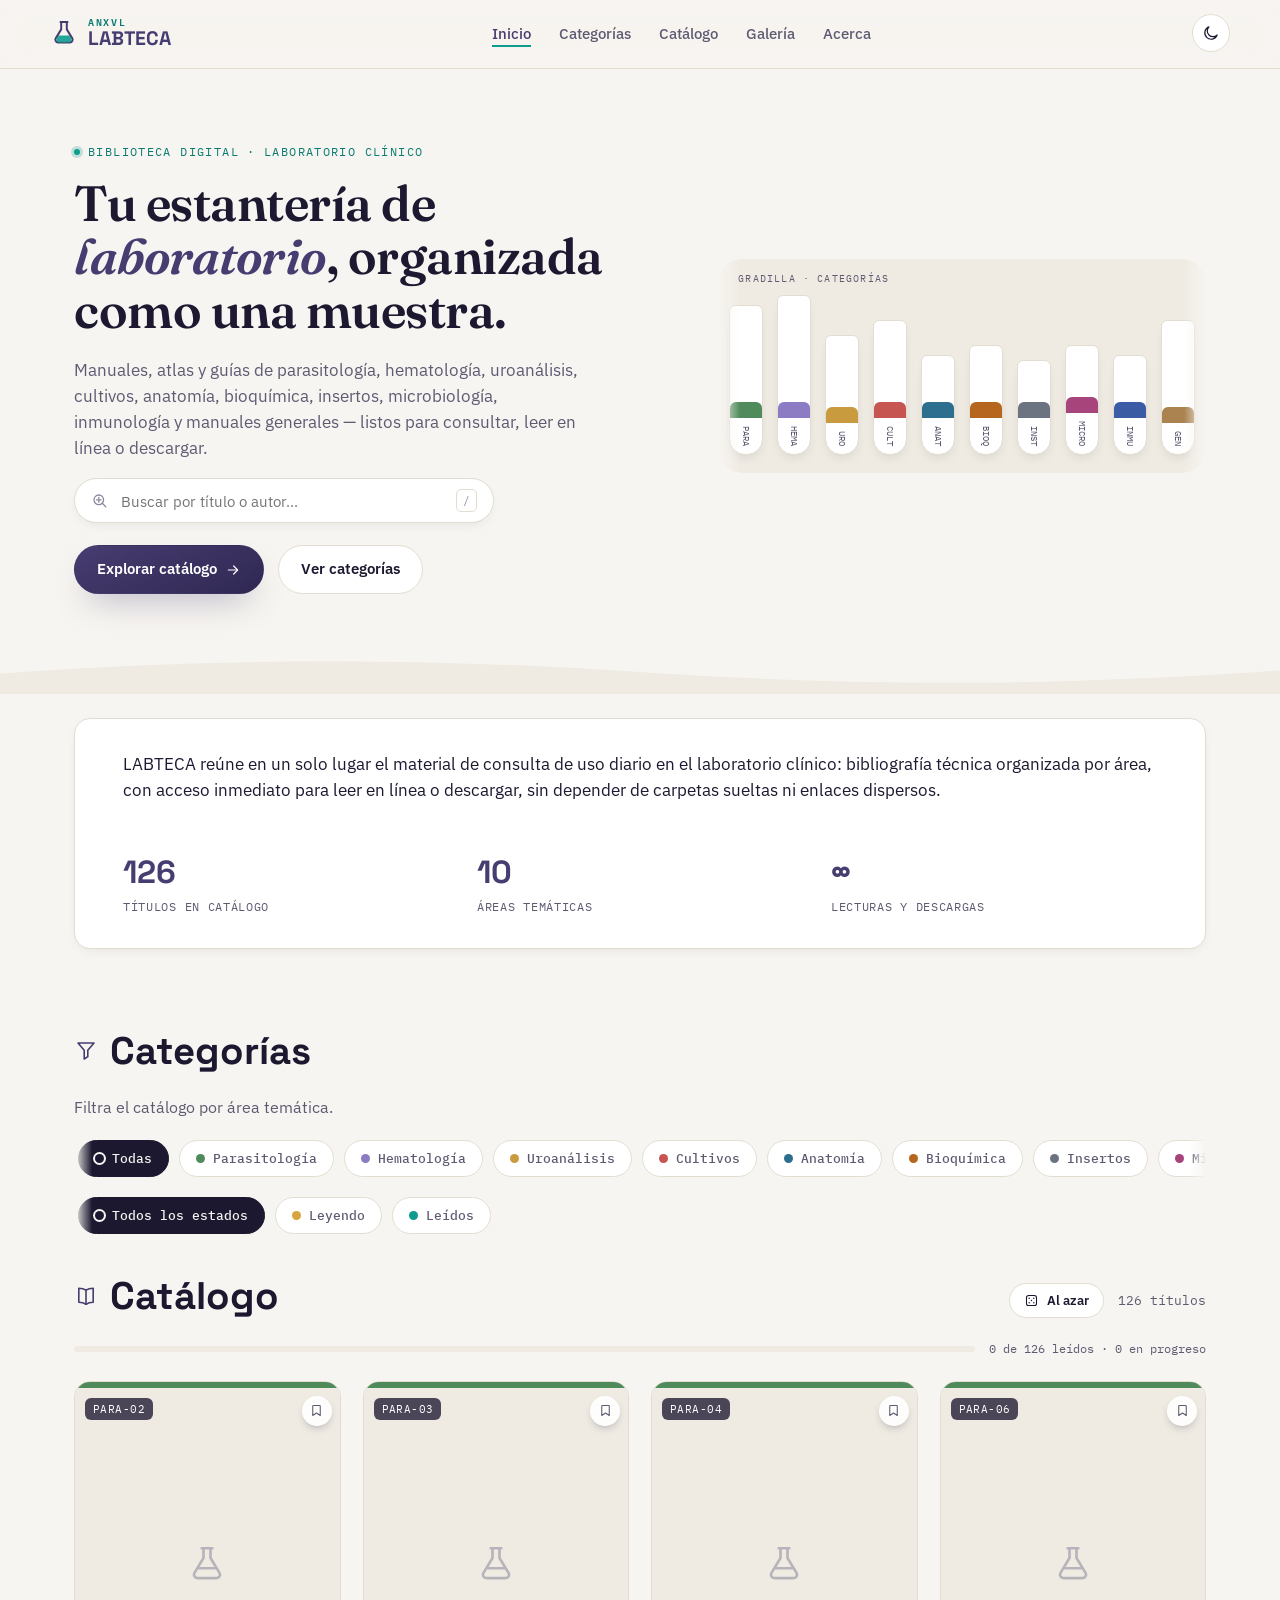
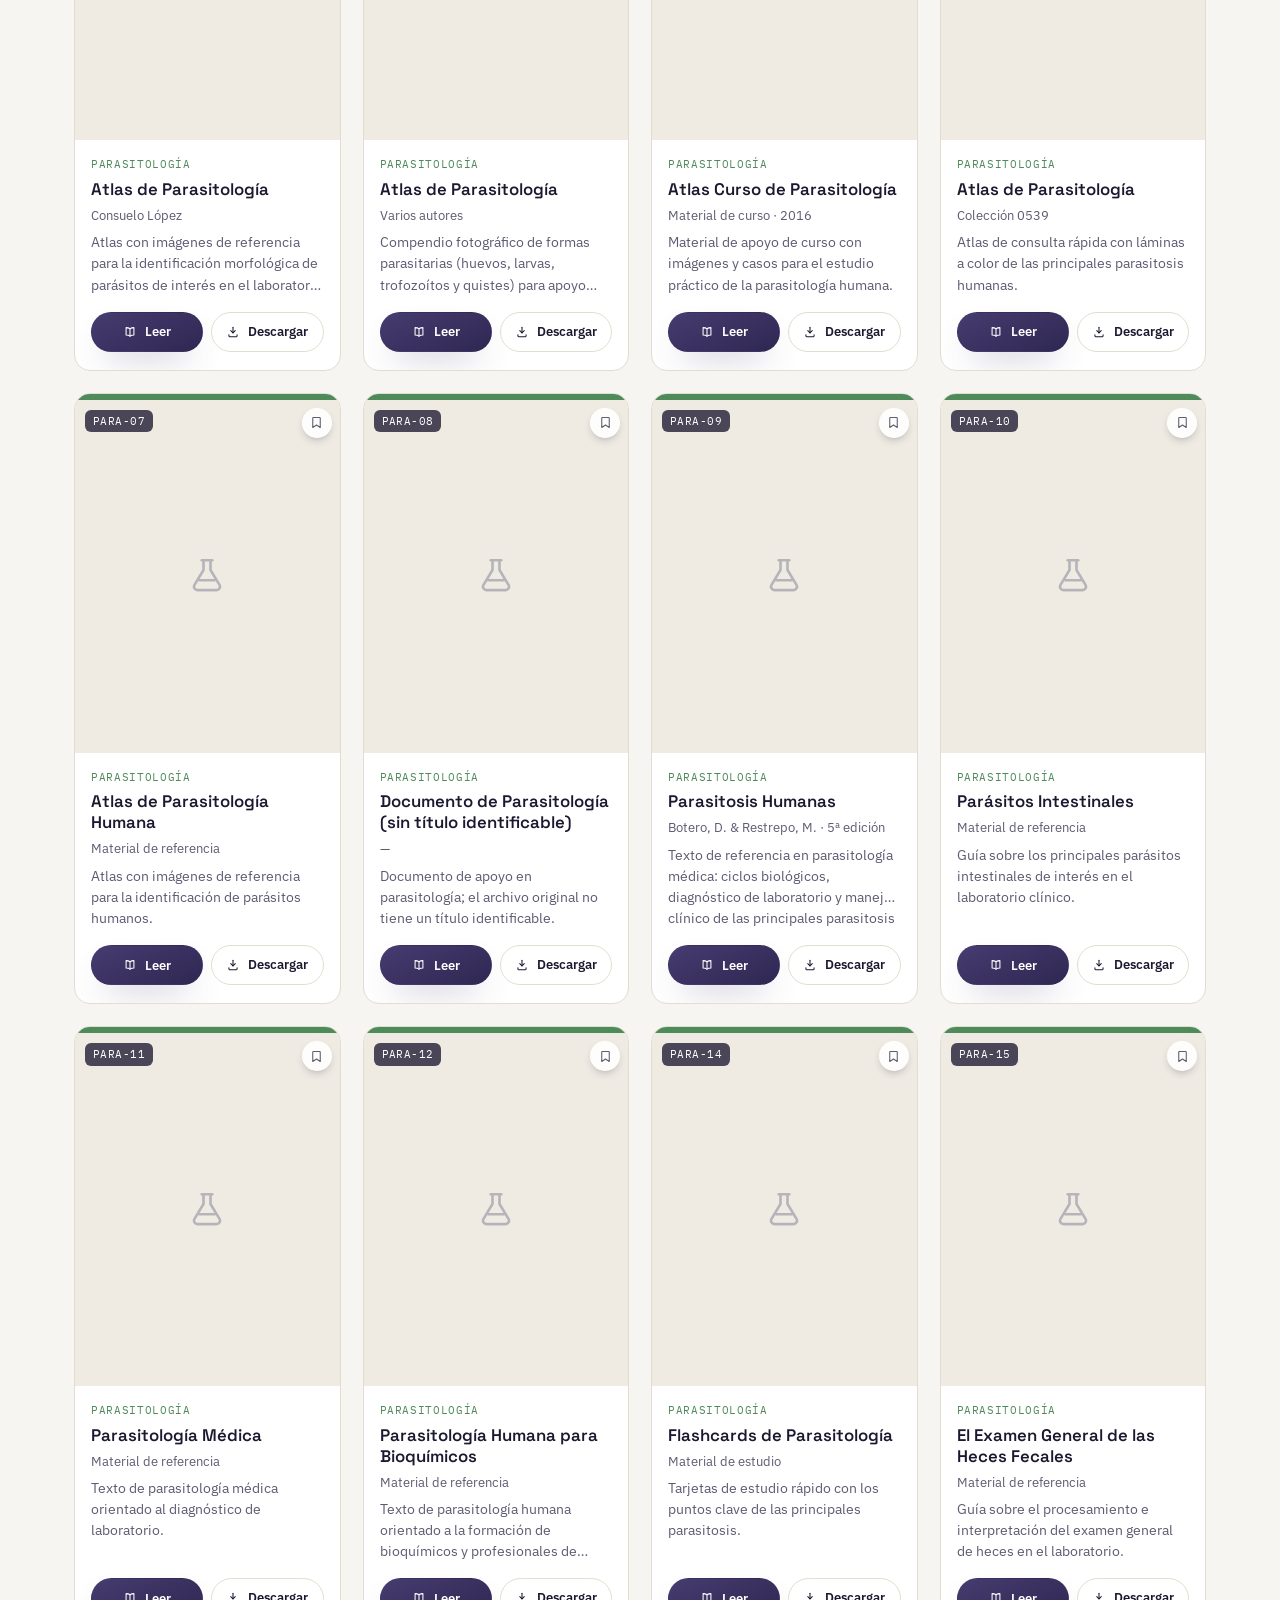
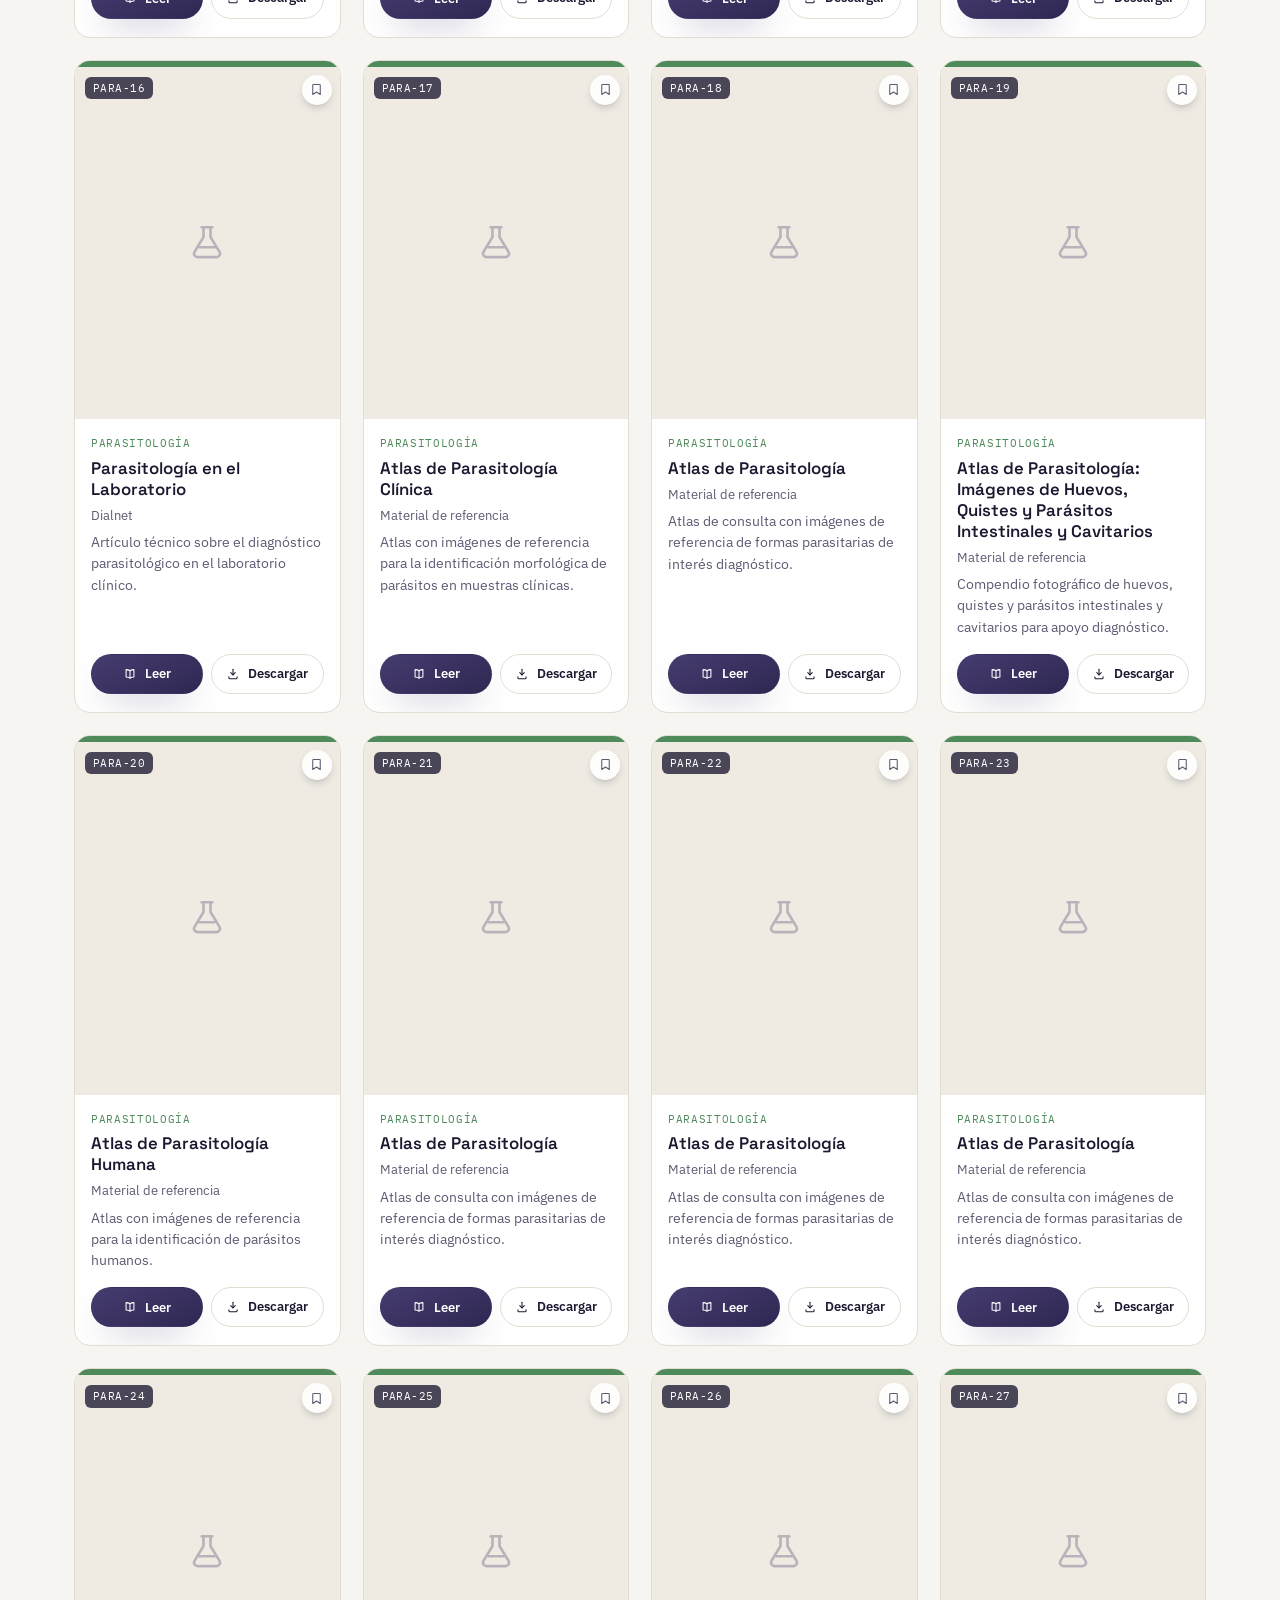
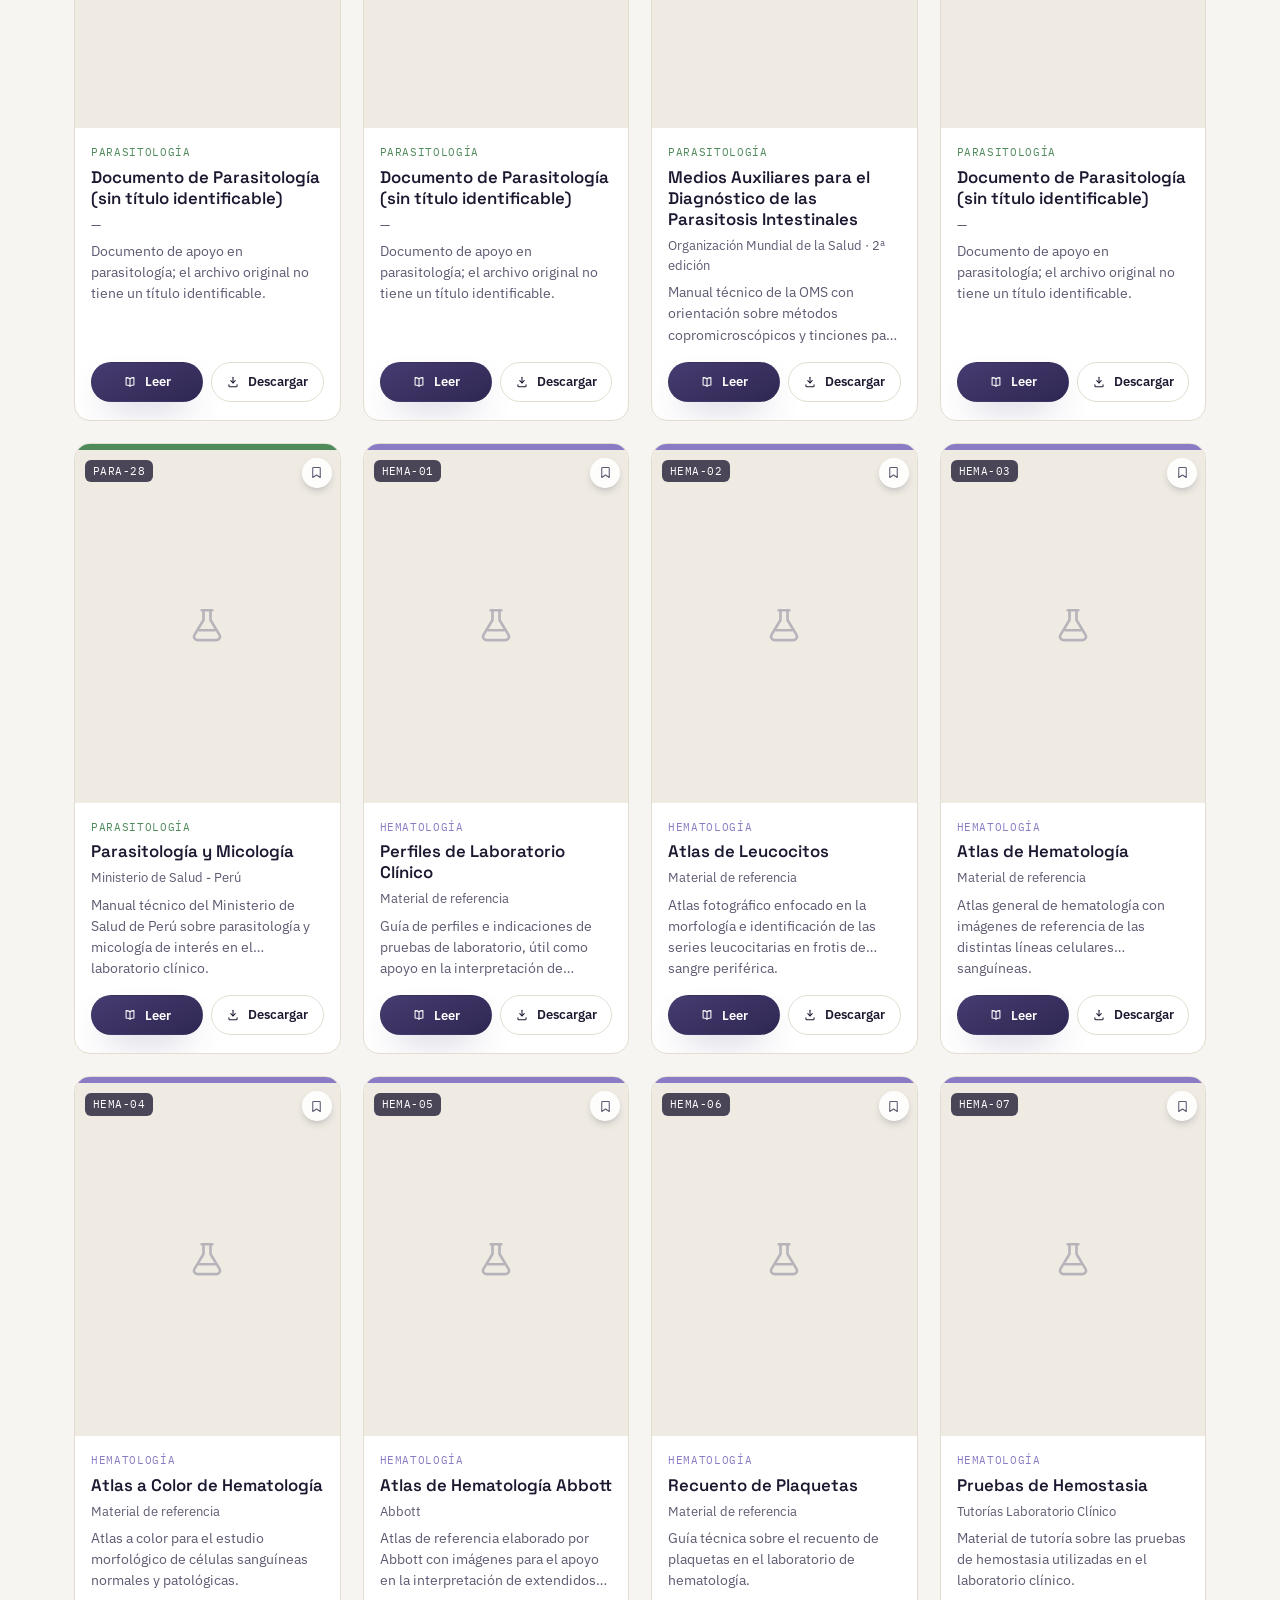
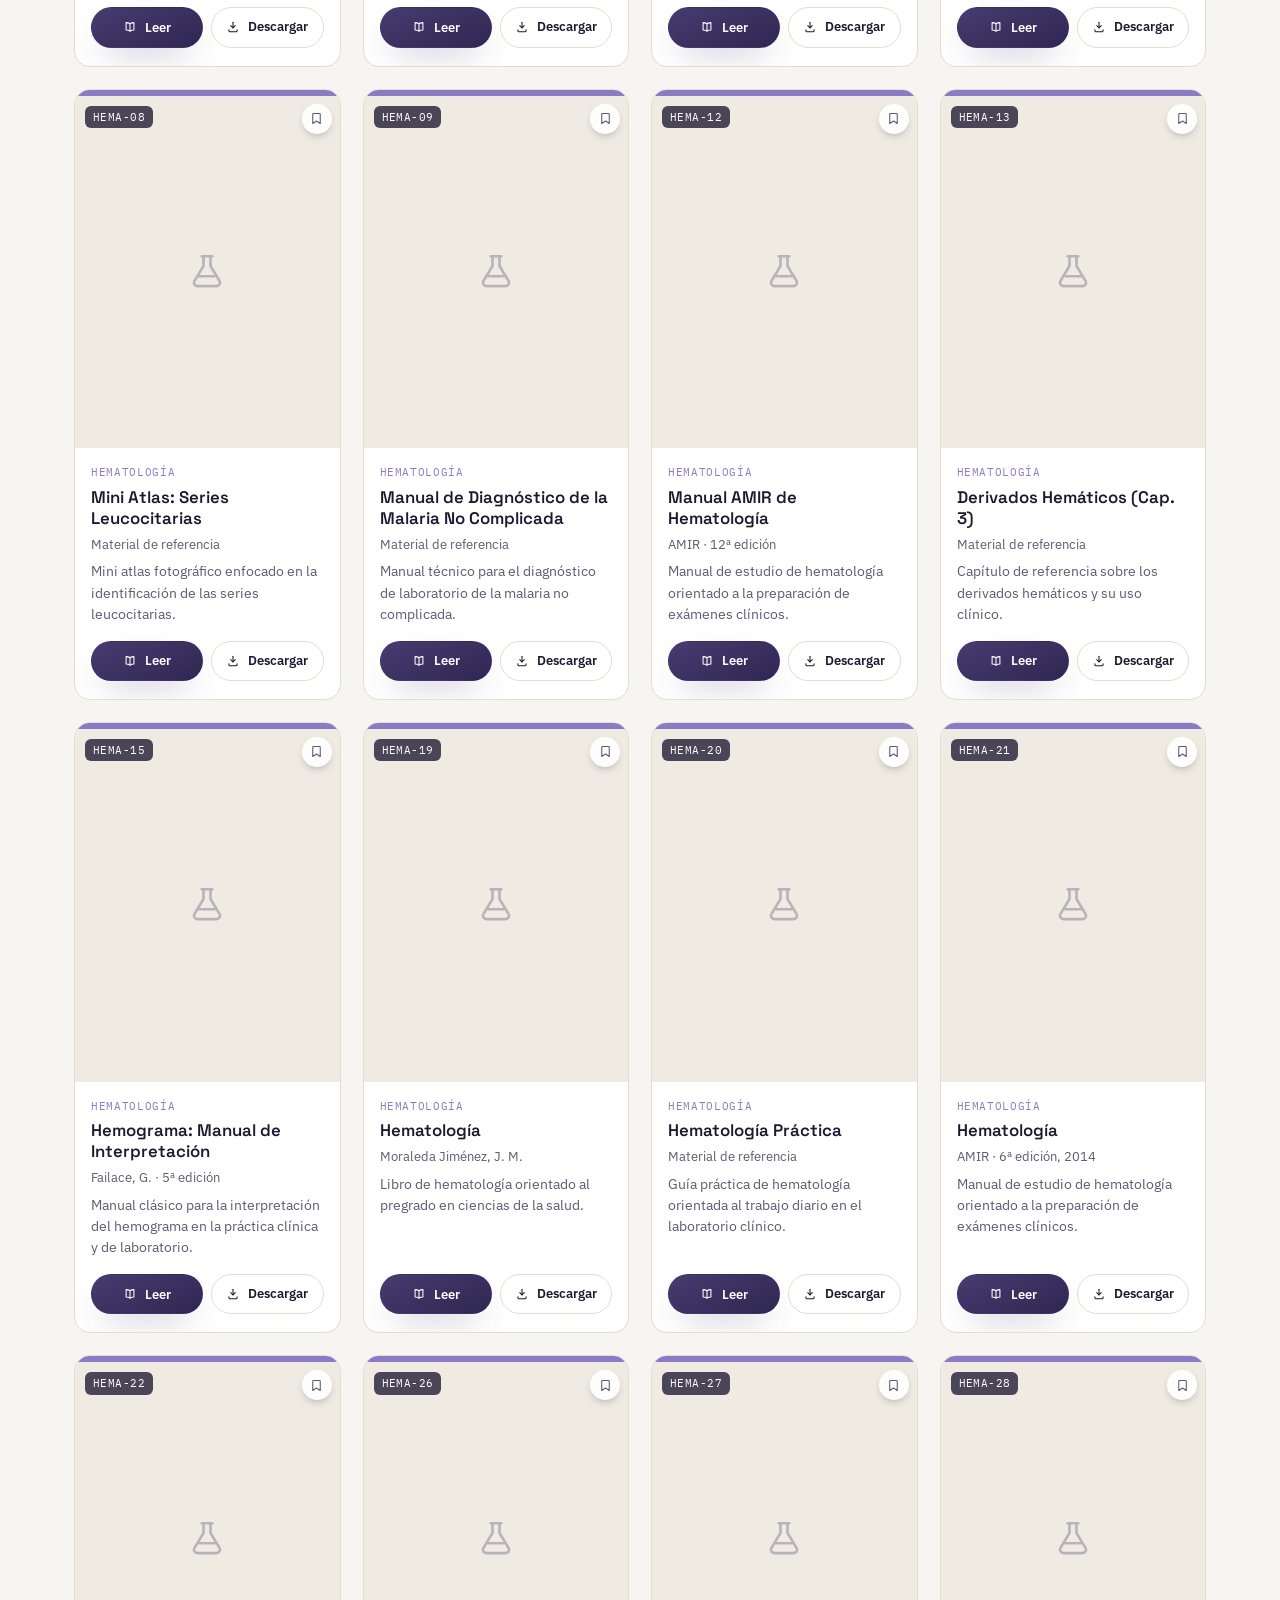
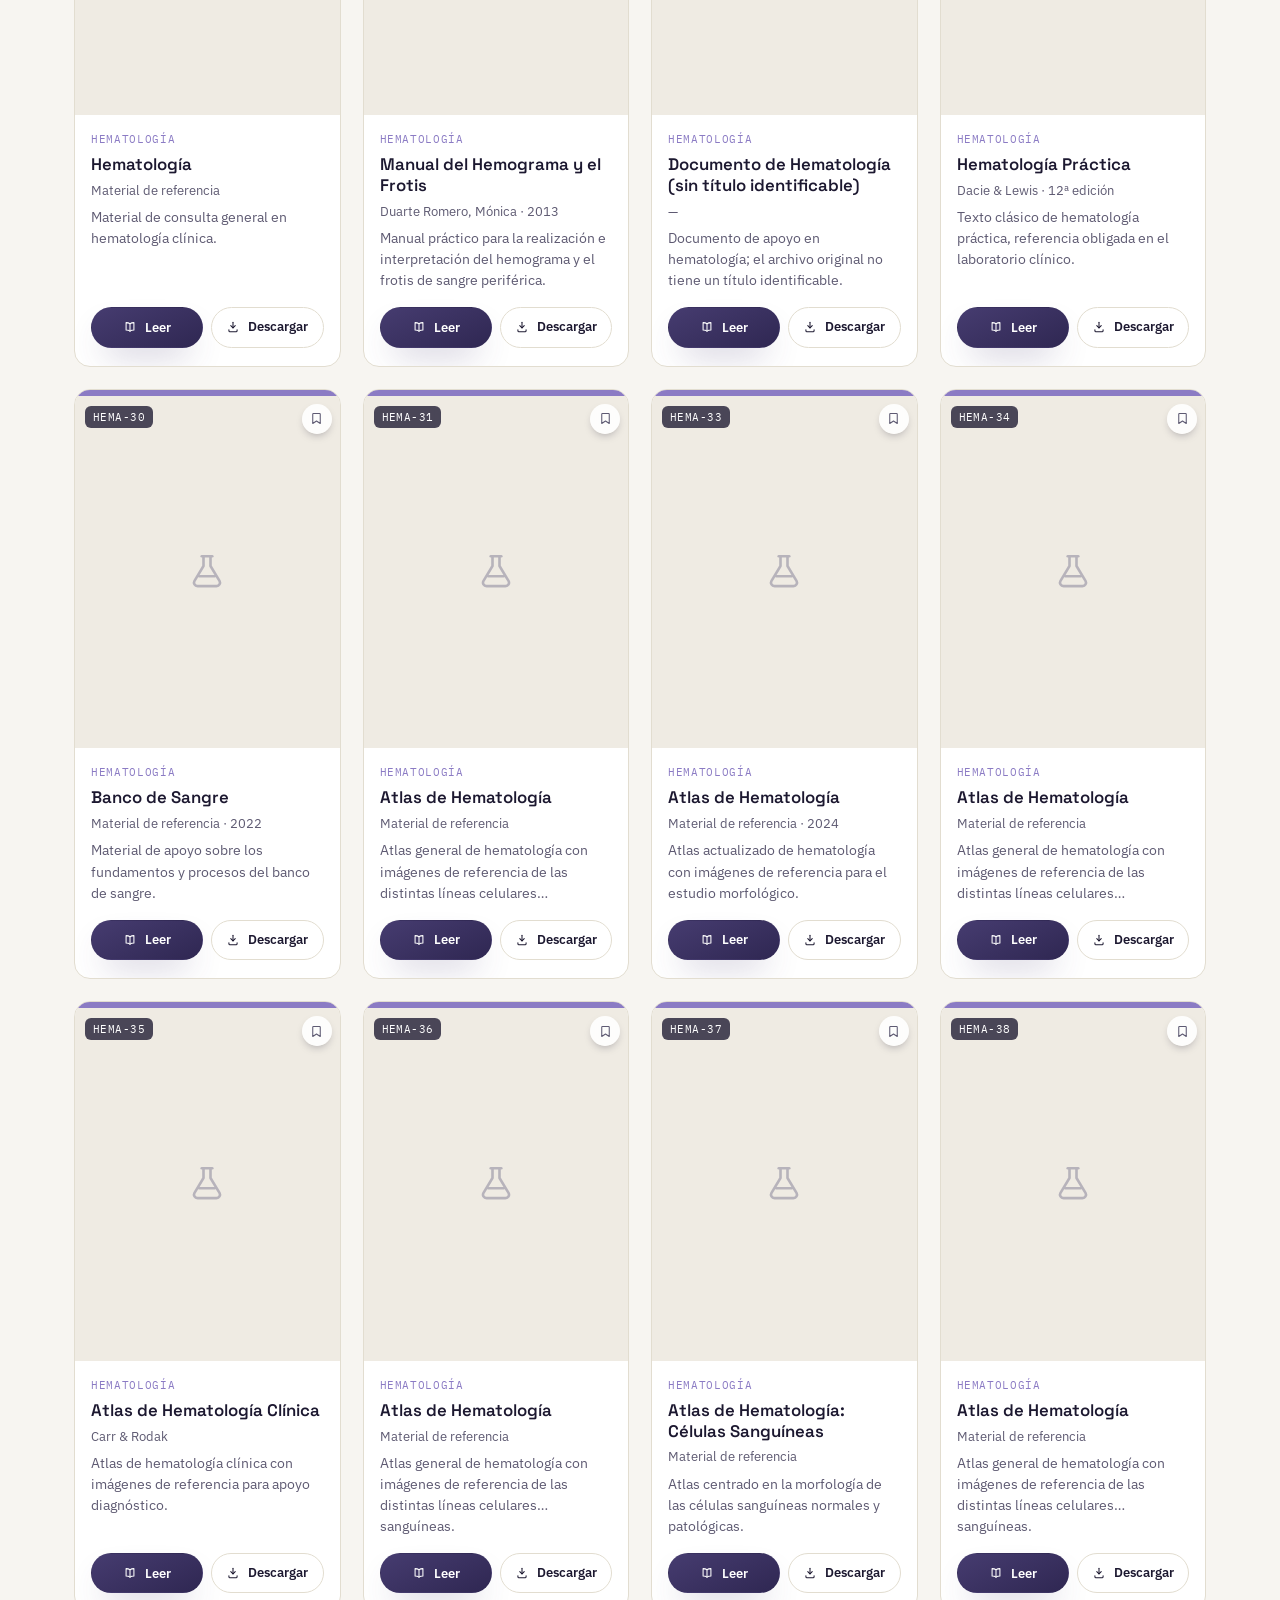
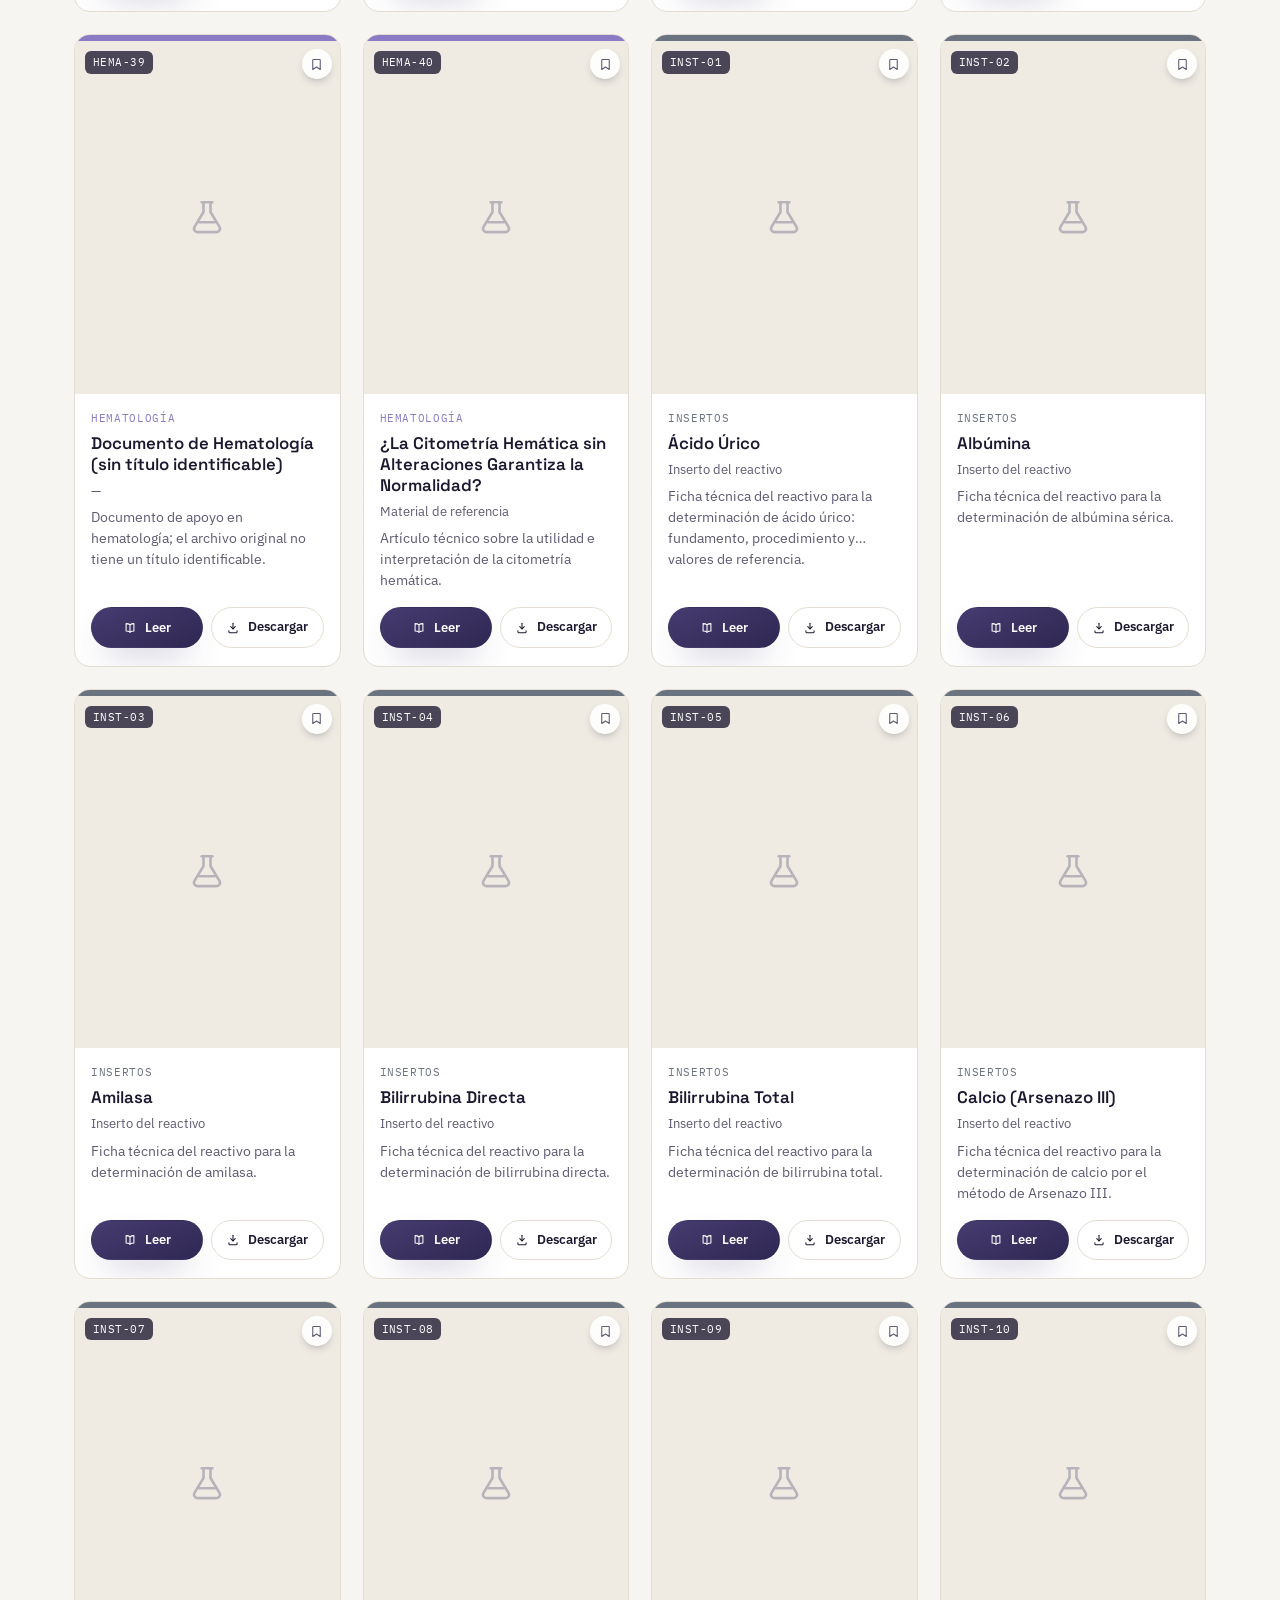
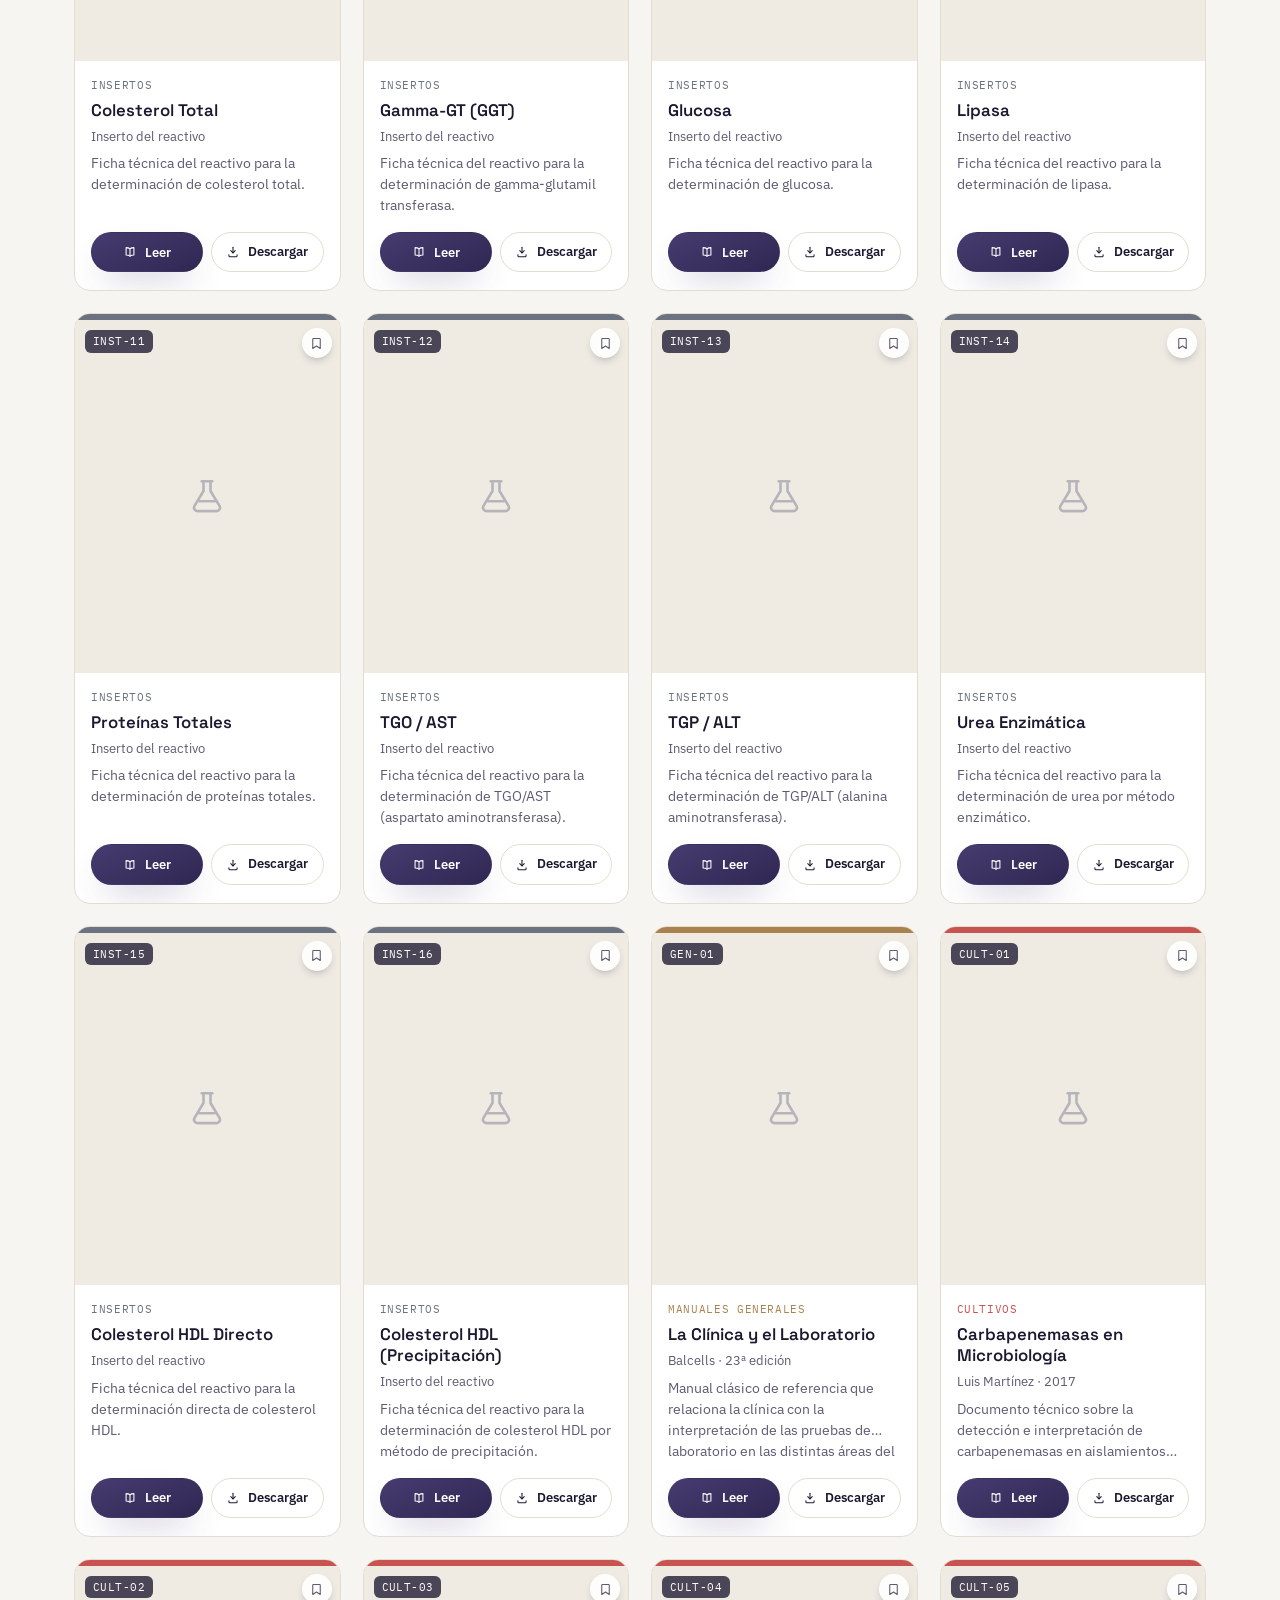
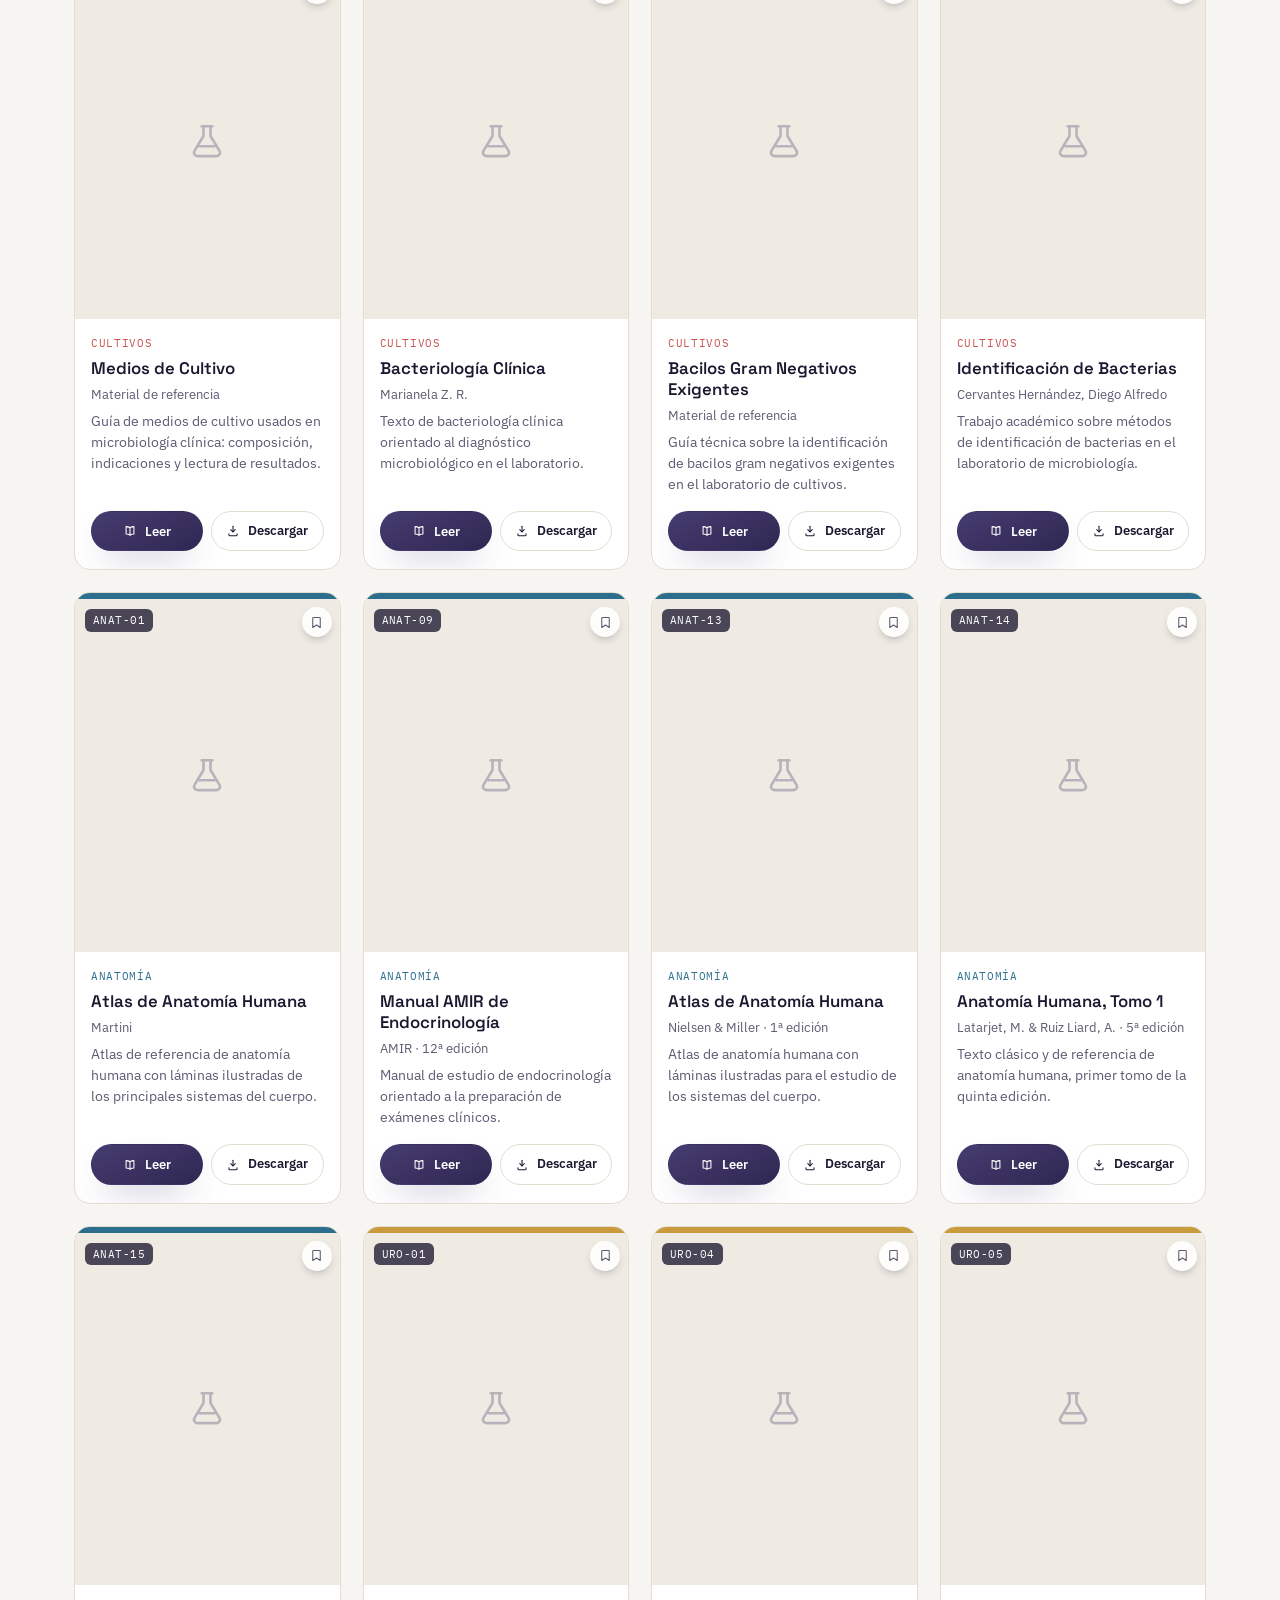
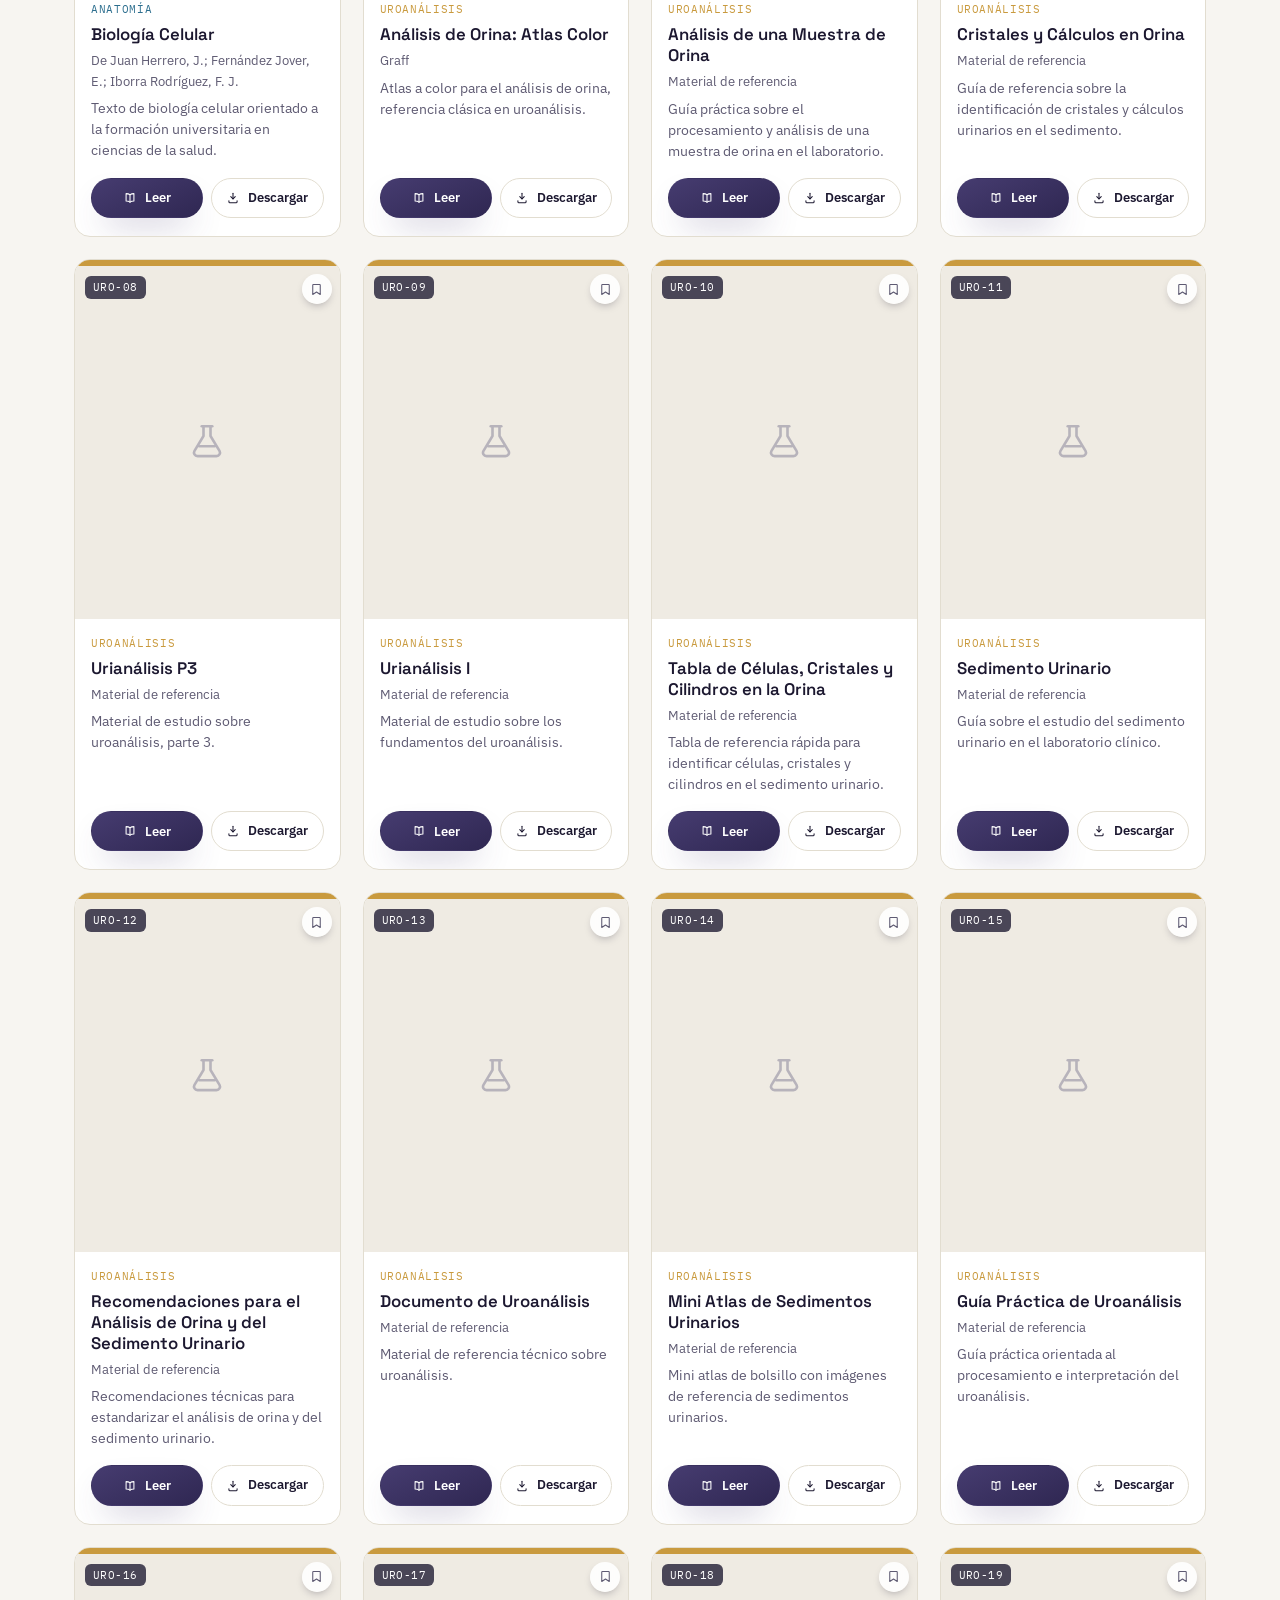
==== index.html @ a546550f "Add files via upload" ====
<!DOCTYPE html>
<html lang="es">
<head>
<meta charset="UTF-8">
<meta name="viewport" content="width=device-width, initial-scale=1.0">
<title>ANXVL LABTECA · Biblioteca de Laboratorio Clínico</title>
<meta name="description" content="Biblioteca digital de laboratorio clínico: parasitología, hematología, uroanálisis, cultivos, anatomía, bioquímica, insertos, microbiología, inmunología y manuales generales.">
<meta name="theme-color" content="#F7F5F1" media="(prefers-color-scheme: light)">
<meta name="theme-color" content="#000000" media="(prefers-color-scheme: dark)">
<meta name="color-scheme" content="light dark"> <meta property="og:type" content="website">
<meta property="og:site_name" content="ANXVL LABTECA">
<meta property="og:title" content="ANXVL LABTECA · Biblioteca de Laboratorio Clínico">
<meta property="og:description" content="Manuales, atlas y guías de laboratorio clínico organizados por área, listos para consultar, leer en línea o descargar.">
<meta property="og:locale" content="es_ES">
<meta name="twitter:card" content="summary">
<meta name="twitter:title" content="ANXVL LABTECA · Biblioteca de Laboratorio Clínico">
<meta name="twitter:description" content="Manuales, atlas y guías de laboratorio clínico organizados por área, listos para consultar, leer en línea o descargar."> <link rel="preconnect" href="https://fonts.googleapis.com">
<link rel="preconnect" href="https://fonts.gstatic.com" crossorigin>
<link href="https://fonts.googleapis.com/css2?family=Fraunces:opsz,wght@9..144,500;9..144,600;9..144,700&family=Space+Grotesk:wght@500;600;700&family=IBM+Plex+Sans:wght@400;500;600&family=IBM+Plex+Mono:wght@400;500&display=swap" rel="stylesheet">
<link rel="icon" href="assets/icons/favicon.svg" type="image/svg+xml">
<link rel="icon" href="assets/icons/favicon.ico" sizes="any">
<link rel="apple-touch-icon" href="assets/icons/apple-touch-icon.png">
<link rel="manifest" href="manifest.webmanifest">
<link rel="stylesheet" href="css/style.css">
<script src="guard.js"></script>
</head>
<body>
<a href="#inicio" class="skip-link">Saltar al contenido</a>
<div id="spaceBg" aria-hidden="true"></div>
<div class="grain" aria-hidden="true"></div>
<noscript> <div style="max-width:640px;margin:60px auto;padding:24px;font-family:sans-serif;text-align:center;"> <p>LABTECA necesita JavaScript activado en tu navegador para mostrar el catálogo, la galería y el lector de documentos.</p> </div>
</noscript> <header class="site-header" id="siteHeader"> <div class="container nav"> <a href="#inicio" class="brand"> <span class="brand-mark" aria-hidden="true"> <svg viewBox="0 0 24 24" fill="none"><path d="M9 2.5h6" stroke="currentColor" stroke-width="1.7" stroke-linecap="round"/><path d="M9.6 2.5v6.4L4.9 16.6a2.3 2.3 0 0 0 1.98 3.45h10.24a2.3 2.3 0 0 0 1.98-3.45L14.4 8.9V2.5" stroke="currentColor" stroke-width="1.7" stroke-linejoin="round" stroke-linecap="round"/><path class="brand-mark-fill" d="M7.3 14.2h9.4l1.4 2.4a2.3 2.3 0 0 1-1.98 3.45H7.88A2.3 2.3 0 0 1 5.9 16.6z"/></svg> </span> <span class="brand-text"> <span class="brand-kicker">ANXVL</span> <span class="brand-name">LABTECA</span> </span> </a> <nav> <ul class="nav-links" id="navLinks"> <li><a href="#inicio" data-spy="inicio">Inicio</a></li> <li><a href="#categorias" data-spy="categorias">Categorías</a></li> <li><a href="#catalogo" data-spy="catalogo">Catálogo</a></li> <li><a href="#galeria" data-spy="galeria">Galería</a></li> <li><a href="#acerca" data-spy="acerca">Acerca</a></li> </ul> </nav> <div class="nav-actions"> <button class="theme-toggle" id="themeToggle" aria-label="Cambiar tema claro/oscuro"> <svg class="icon-moon" viewBox="0 0 24 24" fill="none" stroke="currentColor" stroke-width="1.6" stroke-linecap="round" stroke-linejoin="round"><path d="M20.2 14.7A8.5 8.5 0 1 1 9.3 3.8a7 7 0 0 0 10.9 10.9Z"/></svg> <svg class="icon-sun" viewBox="0 0 24 24" fill="none" stroke="currentColor" stroke-width="1.6" stroke-linecap="round"><circle cx="12" cy="12" r="4.1"/><path d="M12 2.6v3M12 18.4v3M4.6 4.6l2.1 2.1M17.3 17.3l2.1 2.1M2.6 12h3M18.4 12h3M4.6 19.4l2.1-2.1M17.3 6.7l2.1-2.1"/></svg> </button> <button class="nav-toggle" id="navToggle" aria-label="Abrir menú" aria-expanded="false"> <span></span><span></span><span></span> </button> </div> </div> <div class="header-progress" id="headerProgress" aria-hidden="true"></div>
</header> <section class="hero" id="inicio"> <div class="container hero-grid"> <div class="reveal" data-reveal> <span class="eyebrow">Biblioteca digital · Laboratorio clínico</span> <h1>Tu estantería de <em>laboratorio</em>, organizada como una muestra.</h1> <p class="lead">Manuales, atlas y guías de parasitología, hematología, uroanálisis, cultivos, anatomía, bioquímica, insertos, microbiología, inmunología y manuales generales — listos para consultar, leer en línea o descargar.</p> <div class="search-box"> <svg class="search-icon" viewBox="0 0 24 24" fill="none" stroke="currentColor" stroke-width="1.7" stroke-linecap="round" stroke-linejoin="round"><circle cx="10.4" cy="10.4" r="6.4"/><line x1="10.4" y1="7.3" x2="10.4" y2="13.5"/><line x1="7.3" y1="10.4" x2="13.5" y2="10.4"/><line x1="15.1" y1="15.1" x2="19.8" y2="19.8"/></svg> <input type="text" id="searchInput" placeholder="Buscar por título o autor..."> <span class="search-kbd">/</span> </div> <div class="hero-actions"> <a href="#catalogo" class="btn btn-primary"> <span>Explorar catálogo</span> <svg viewBox="0 0 24 24" fill="none" stroke="currentColor" stroke-width="1.8" stroke-linecap="round" stroke-linejoin="round"><path d="M5 12h13"/><path d="M13 6l6 6-6 6"/></svg> </a> <a href="#categorias" class="btn btn-ghost">Ver categorías</a> </div> </div> <div class="rack reveal" data-reveal data-reveal-delay="120" aria-hidden="false"> <a href="#" class="tube tube--2" data-cat="parasitologia"><span class="tube-liquid" style="background:var(--cat-parasitologia)"></span><span class="tube-cap" style="background:var(--cat-parasitologia)"></span><span class="tube-label">PARA</span></a> <a href="#" class="tube tube--4" data-cat="hematologia"><span class="tube-liquid" style="background:var(--cat-hematologia)"></span><span class="tube-cap" style="background:var(--cat-hematologia)"></span><span class="tube-label">HEMA</span></a> <a href="#" class="tube tube--1" data-cat="uroanalisis"><span class="tube-liquid" style="background:var(--cat-uroanalisis)"></span><span class="tube-cap" style="background:var(--cat-uroanalisis)"></span><span class="tube-label">URO</span></a> <a href="#" class="tube tube--6" data-cat="cultivos"><span class="tube-liquid" style="background:var(--cat-cultivos)"></span><span class="tube-cap" style="background:var(--cat-cultivos)"></span><span class="tube-label">CULT</span></a> <a href="#" class="tube tube--3" data-cat="anatomia"><span class="tube-liquid" style="background:var(--cat-anatomia)"></span><span class="tube-cap" style="background:var(--cat-anatomia)"></span><span class="tube-label">ANAT</span></a> <a href="#" class="tube tube--5" data-cat="bioquimica"><span class="tube-liquid" style="background:var(--cat-bioquimica)"></span><span class="tube-cap" style="background:var(--cat-bioquimica)"></span><span class="tube-label">BIOQ</span></a> <a href="#" class="tube tube--7" data-cat="insertos"><span class="tube-liquid" style="background:var(--cat-insertos)"></span><span class="tube-cap" style="background:var(--cat-insertos)"></span><span class="tube-label">INST</span></a> <a href="#" class="tube tube--5" data-cat="microbiologia"><span class="tube-liquid" style="background:var(--cat-microbiologia)"></span><span class="tube-cap" style="background:var(--cat-microbiologia)"></span><span class="tube-label">MICRO</span></a> <a href="#" class="tube tube--3" data-cat="inmunologia"><span class="tube-liquid" style="background:var(--cat-inmunologia)"></span><span class="tube-cap" style="background:var(--cat-inmunologia)"></span><span class="tube-label">INMU</span></a> <a href="#" class="tube tube--6" data-cat="general"><span class="tube-liquid" style="background:var(--cat-general)"></span><span class="tube-cap" style="background:var(--cat-general)"></span><span class="tube-label">GEN</span></a> </div> </div> <svg class="hero-divider" viewBox="0 0 1440 60" preserveAspectRatio="none" aria-hidden="true"><path d="M0 32 Q 360 0 720 30 T 1440 28 V60 H0 Z"></path></svg>
</section> <section class="about" id="acerca"> <div class="container"> <div class="about-card reveal" data-reveal> <p class="lead-text" style="color:var(--ink); font-size:1.05rem;">LABTECA reúne en un solo lugar el material de consulta de uso diario en el laboratorio clínico: bibliografía técnica organizada por área, con acceso inmediato para leer en línea o descargar, sin depender de carpetas sueltas ni enlaces dispersos.</p> <div class="about-stat"><div class="num" id="statBooks" data-count="0">0</div><div class="label">Títulos en catálogo</div></div> <div class="about-stat"><div class="num" id="statCats" data-count="0">0</div><div class="label">Áreas temáticas</div></div> <div class="about-stat"><div class="num num-infinity">∞</div><div class="label">Lecturas y descargas</div></div> </div> </div>
</section> <section class="filters-section" id="categorias"> <div class="container"> <h2 class="section-title reveal" data-reveal> <svg class="section-icon" viewBox="0 0 24 24" fill="none" stroke="currentColor" stroke-width="1.6" stroke-linecap="round" stroke-linejoin="round"><path d="M4 5h16l-6.2 7.3v6.4L10.2 21v-8.7z"/></svg> Categorías </h2> <p class="section-sub reveal" data-reveal>Filtra el catálogo por área temática.</p> <div class="filters" id="filters"></div> <div class="filters status-filters" id="statusFilters"> <button class="chip is-active" data-status="all"><span class="dot" style="background:var(--ink)"></span>Todos los estados</button> <button class="chip" data-status="leyendo"><span class="dot" style="background:#D9A33E"></span>Leyendo</button> <button class="chip" data-status="leido"><span class="dot" style="background:var(--accent)"></span>Leídos</button> </div> </div>
</section> <section class="catalog" id="catalogo"> <div class="container"> <div class="catalog-head reveal" data-reveal> <h2 class="section-title" style="margin:0;"> <svg class="section-icon" viewBox="0 0 24 24" fill="none" stroke="currentColor" stroke-width="1.6" stroke-linecap="round" stroke-linejoin="round"><path d="M12 6.2C10.2 4.9 7.6 4.2 4.8 4.2v14.1c2.8 0 5.4.7 7.2 2 1.8-1.3 4.4-2 7.2-2V4.2c-2.8 0-5.4.7-7.2 2Z"/><path d="M12 6.2v14.1"/></svg> Catálogo </h2> <div class="catalog-head-actions"> <button class="btn btn-ghost btn-sm" id="randomBookBtn" type="button" title="Abrir un libro al azar del catálogo"> <svg viewBox="0 0 24 24" fill="none" stroke="currentColor" stroke-width="1.7" stroke-linecap="round" stroke-linejoin="round"><rect x="4" y="4" width="16" height="16" rx="3.4"/><circle cx="8.3" cy="8.3" r="1.15" fill="currentColor" stroke="none"/><circle cx="15.7" cy="8.3" r="1.15" fill="currentColor" stroke="none"/><circle cx="12" cy="12" r="1.15" fill="currentColor" stroke="none"/><circle cx="8.3" cy="15.7" r="1.15" fill="currentColor" stroke="none"/><circle cx="15.7" cy="15.7" r="1.15" fill="currentColor" stroke="none"/></svg> <span>Al azar</span> </button> <span class="count-tag" id="countTag"></span> </div> </div> <div class="continue-row" id="continueRow" hidden> <span class="continue-label">Retomar</span> <div class="continue-list" id="continueList"></div> </div> <div class="progress-row reveal" data-reveal> <div class="progress-bar" id="progressBar"><span id="progressBarFill"></span></div> <span class="progress-tag" id="progressTag"></span> </div> <div class="grid" id="bookGrid"></div> </div>
</section> <section class="gallery-section" id="galeria"> <div class="container"> <div class="gallery-head reveal" data-reveal> <div> <h2 class="section-title" style="margin-bottom:4px;"> <svg class="section-icon" viewBox="0 0 24 24" fill="none" stroke="currentColor" stroke-width="1.6" stroke-linecap="round" stroke-linejoin="round"><path d="M4 8.6A1.6 1.6 0 0 1 5.6 7h1.9L8.7 5.3h6.6L16.5 7h1.9A1.6 1.6 0 0 1 20 8.6v9A1.6 1.6 0 0 1 18.4 19H5.6A1.6 1.6 0 0 1 4 17.6z"/><circle cx="12" cy="12.7" r="3.4"/></svg> Imágenes de laboratorio </h2> <p style="margin-bottom:0;">Fotografías propias del espacio, equipos y procedimientos.</p> </div> <span class="count-tag" id="galleryCount"></span> </div> <div class="gallery-grid" id="galleryGrid" style="margin-top:18px;"></div> <div class="gallery-pager" id="galleryPager"> <button class="icon-btn" id="galleryPrev" aria-label="Página anterior de fotos"> <svg viewBox="0 0 24 24" fill="none" stroke="currentColor" stroke-width="1.8" stroke-linecap="round" stroke-linejoin="round"><path d="M14.5 17l-5-5 5-5"/></svg> </button> <span class="pager-label" id="galleryPageLabel">Página 1 / 1</span> <button class="icon-btn" id="galleryNext" aria-label="Página siguiente de fotos"> <svg viewBox="0 0 24 24" fill="none" stroke="currentColor" stroke-width="1.8" stroke-linecap="round" stroke-linejoin="round"><path d="M9.5 17l5-5-5-5"/></svg> </button> </div> </div>
</section> <footer class="site-footer"> <div class="container footer-grid"> <div> <a href="#inicio" class="brand"> <span class="brand-mark" aria-hidden="true"> <svg viewBox="0 0 24 24" fill="none"><path d="M9 2.5h6" stroke="currentColor" stroke-width="1.7" stroke-linecap="round"/><path d="M9.6 2.5v6.4L4.9 16.6a2.3 2.3 0 0 0 1.98 3.45h10.24a2.3 2.3 0 0 0 1.98-3.45L14.4 8.9V2.5" stroke="currentColor" stroke-width="1.7" stroke-linejoin="round" stroke-linecap="round"/><path class="brand-mark-fill" d="M7.3 14.2h9.4l1.4 2.4a2.3 2.3 0 0 1-1.98 3.45H7.88A2.3 2.3 0 0 1 5.9 16.6z"/></svg> </span> <span class="brand-text"> <span class="brand-kicker">ANXVL</span> <span class="brand-name">LABTECA</span> </span> </a> <p class="foot-note">Biblioteca digital de laboratorio clínico. Material con fines de consulta y estudio.</p> <p class="foot-credit">Un proyecto de <span class="foot-credit-name">ANXVL</span> · cero huellas</p> </div> <small>© <span id="year"></span> ANXVL LABTECA</small> </div>
</footer> <button class="to-top" id="toTop" aria-label="Volver arriba"> <svg viewBox="0 0 24 24" fill="none" stroke="currentColor" stroke-width="1.9" stroke-linecap="round" stroke-linejoin="round"><path d="M12 18V6"/><path d="M6.5 11.5L12 6l5.5 5.5"/></svg>
</button> <div class="reader-overlay" id="readerOverlay"> <div class="reader-panel" role="dialog" aria-modal="true" aria-label="Lector de documento"> <div class="reader-bar"> <div class="reader-titles"> <div class="t" id="readerTitle">Título</div> <div class="c" id="readerCode">CODIGO</div> </div> <div class="reader-bar-actions"> <div class="zoom-group"> <button class="icon-btn" id="zoomOut" aria-label="Alejar"> <svg viewBox="0 0 24 24" fill="none" stroke="currentColor" stroke-width="1.7" stroke-linecap="round" stroke-linejoin="round"><circle cx="10.3" cy="10.3" r="6.1"/><line x1="7.6" y1="10.3" x2="13" y2="10.3"/><line x1="15" y1="15" x2="19.5" y2="19.5"/></svg> </button> <span class="zoom-level" id="zoomLevel">100%</span> <button class="icon-btn" id="zoomIn" aria-label="Acercar"> <svg viewBox="0 0 24 24" fill="none" stroke="currentColor" stroke-width="1.7" stroke-linecap="round" stroke-linejoin="round"><circle cx="10.3" cy="10.3" r="6.1"/><line x1="10.3" y1="7.6" x2="10.3" y2="13"/><line x1="7.6" y1="10.3" x2="13" y2="10.3"/><line x1="15" y1="15" x2="19.5" y2="19.5"/></svg> </button> </div> <a class="icon-btn" id="readerDownload" href="#" target="_blank" rel="noopener" aria-label="Descargar"> <svg viewBox="0 0 24 24" fill="none" stroke="currentColor" stroke-width="1.7" stroke-linecap="round" stroke-linejoin="round"><path d="M12 3.5v9.5"/><path d="M8 9.5l4 4 4-4"/><path d="M4.7 16.8v2a1.7 1.7 0 0 0 1.7 1.7h11.2a1.7 1.7 0 0 0 1.7-1.7v-2"/></svg> </a> <button class="icon-btn" id="readerClose" aria-label="Cerrar"> <svg viewBox="0 0 24 24" fill="none" stroke="currentColor" stroke-width="1.8" stroke-linecap="round"><path d="M6.5 6.5l11 11M17.5 6.5l-11 11"/></svg> </button> </div> </div> <div class="reader-body"> <div class="reader-frame-wrap" id="readerFrameWrap"></div> <div class="reader-fallback" id="readerFallback"> <p>No se pudo cargar el documento.<br>Verifica que el archivo de Drive esté compartido como "Cualquiera con el enlace".</p> </div> </div> </div>
</div> <div class="lightbox" id="lightbox" role="dialog" aria-modal="true" aria-label="Visor de fotos de la galería"> <div class="lightbox-stage"> <span class="lightbox-count" id="lightboxCount"></span> <button class="icon-btn lightbox-close" id="lightboxClose" aria-label="Cerrar imagen"> <svg viewBox="0 0 24 24" fill="none" stroke="currentColor" stroke-width="1.8" stroke-linecap="round"><path d="M6.5 6.5l11 11M17.5 6.5l-11 11"/></svg> </button> <button class="icon-btn lightbox-nav lightbox-prev" id="lightboxPrev" aria-label="Foto anterior"> <svg viewBox="0 0 24 24" fill="none" stroke="currentColor" stroke-width="1.9" stroke-linecap="round" stroke-linejoin="round"><path d="M14.5 17l-5-5 5-5"/></svg> </button> <img id="lightboxImg" src="" alt=""> <button class="icon-btn lightbox-nav lightbox-next" id="lightboxNext" aria-label="Foto siguiente"> <svg viewBox="0 0 24 24" fill="none" stroke="currentColor" stroke-width="1.9" stroke-linecap="round" stroke-linejoin="round"><path d="M9.5 17l5-5-5-5"/></svg> </button> </div>
</div> <script src="js/data.js"></script>
<script src="js/main.js"></script>
</body>
</html>
---- css/style.css ----
:root{--bg:#F7F5F1;--bg-alt:#EFEBE3;--surface:#FFFFFF;--surface-2:#FBFAF7;--ink:#1C1830;--ink-soft:#5E5A72;--ink-faint:#8B879C;--line:#E2DDD0;--line-soft:#EAE5D9;--brand:#463C70; --brand-dark:#2F2752;--brand-light:#6657A0;--accent:#0E9C8F; --accent-dark:#0A7A70;--accent-light:#3FBDAE;--accent-glow-soft:rgba(14,156,143,.25);--accent-glow-strong:rgba(14,156,143,.16);--cat-parasitologia:#4F8A5B;--cat-hematologia:#8B7BC4;--cat-uroanalisis:#C99A3E;--cat-cultivos:#C75450;--cat-anatomia:#2C6E8E;--cat-bioquimica:#B5651D;--cat-insertos:#6B7280;--cat-microbiologia:#A6447B;--cat-inmunologia:#3B5BA5;--cat-general:#A9824F;--cat-galeria:#2F9E96;--radius:16px;--radius-sm:10px;--shadow-sm:0 4px 14px -6px rgba(28,24,48,.12);--shadow:0 14px 36px -14px rgba(28,24,48,.20);--shadow-lg:0 30px 70px -20px rgba(28,24,48,.28);--shadow-brand:0 16px 34px -14px rgba(70,60,112,.45);--drive-bar-offset:56px;--ease:cubic-bezier(.22,1,.36,1);--ease-soft:cubic-bezier(.4,0,.2,1);--font-display:'Space Grotesk',sans-serif;--font-serif:'Fraunces',serif;--font-body:'IBM Plex Sans',sans-serif;--font-mono:'IBM Plex Mono',monospace} html[data-theme="dark"]{--bg:#000000;--bg-alt:#0A0A0E;--surface:#121017;--surface-2:#16131C;--ink:#ECE9F6;--ink-soft:#B3ABCB;--ink-faint:#7B7494;--line:#2C2738;--line-soft:#211D2C;--brand:#A296DE;--brand-dark:#8678C8;--brand-light:#C2B8EC;--accent:#45DCCE;--accent-dark:#2FB6AA;--accent-light:#79E8DD;--accent-glow-soft:rgba(69,220,206,.28);--accent-glow-strong:rgba(69,220,206,.20);--shadow-sm:0 4px 14px -6px rgba(0,0,0,.45);--shadow:0 14px 36px -14px rgba(0,0,0,.55);--shadow-lg:0 30px 70px -20px rgba(0,0,0,.7);--shadow-brand:0 16px 38px -14px rgba(162,150,222,.35)}html[data-theme="dark"] body{background:transparent}html[data-theme="dark"] .card-code{background:rgba(0,0,0,.6)}html[data-theme="dark"] .btn-primary{color:#16121F}html[data-theme="dark"] .site-header{background:rgba(0,0,0,.7)}html[data-theme="dark"] .reader-fallback{color:#fff}html[data-theme="dark"] .grain{opacity:.05} #spaceBg{display:none}html[data-theme="dark"] #spaceBg{display:block;position:fixed;inset:0;z-index:-2;pointer-events:none;overflow:hidden;background:radial-gradient(ellipse 700px 550px at 12% 18%,rgba(162,150,222,.20),transparent 60%),radial-gradient(ellipse 800px 650px at 88% 78%,rgba(69,220,206,.14),transparent 60%),radial-gradient(ellipse 500px 500px at 60% 40%,rgba(134,120,200,.10),transparent 65%),#000}html[data-theme="dark"] #spaceBg::before,html[data-theme="dark"] #spaceBg::after{content:'';position:absolute;inset:-20%;background-repeat:repeat}html[data-theme="dark"] #spaceBg::before{background-image:radial-gradient(1.6px 1.6px at 8% 22%,#fff 60%,transparent),radial-gradient(1.2px 1.2px at 33% 64%,#fff 60%,transparent),radial-gradient(1.6px 1.6px at 58% 14%,#fff 60%,transparent),radial-gradient(1.2px 1.2px at 79% 73%,#fff 60%,transparent),radial-gradient(1.6px 1.6px at 24% 86%,#fff 60%,transparent),radial-gradient(1.2px 1.2px at 91% 38%,#fff 60%,transparent),radial-gradient(1.6px 1.6px at 47% 49%,#fff 60%,transparent),radial-gradient(1.2px 1.2px at 14% 47%,#fff 60%,transparent),radial-gradient(1.6px 1.6px at 68% 92%,#fff 60%,transparent),radial-gradient(1.2px 1.2px at 43% 30%,#fff 60%,transparent);background-size:220px 220px;opacity:.85;animation:space-drift 140s linear infinite,space-twinkle 4s ease-in-out infinite alternate}html[data-theme="dark"] #spaceBg::after{background-image:radial-gradient(1px 1px at 11% 28%,#fff 50%,transparent),radial-gradient(1px 1px at 53% 58%,#fff 50%,transparent),radial-gradient(1px 1px at 76% 19%,#fff 50%,transparent),radial-gradient(1px 1px at 29% 79%,#fff 50%,transparent),radial-gradient(1px 1px at 88% 63%,#fff 50%,transparent),radial-gradient(1px 1px at 6% 54%,#fff 50%,transparent),radial-gradient(1px 1px at 64% 8%,#fff 50%,transparent);background-size:340px 340px;opacity:.5;animation:space-drift 220s linear infinite reverse,space-twinkle 6s ease-in-out infinite alternate-reverse}@keyframes space-drift{from{transform:translate(0,0)}to{transform:translate(-220px,-220px)}}@keyframes space-twinkle{from{opacity:.35}to{opacity:1}} .grain{position:fixed;inset:0;z-index:1000;pointer-events:none;opacity:.025;mix-blend-mode:overlay;background-image:url("data:image/svg+xml,%3Csvg xmlns='http://www.w3.org/2000/svg' width='120' height='120'%3E%3Cfilter id='n'%3E%3CfeTurbulence type='fractalNoise' baseFrequency='0.9' numOctaves='2' stitchTiles='stitch'/%3E%3C/filter%3E%3Crect width='100%25' height='100%25' filter='url(%23n)'/%3E%3C/svg%3E")}*{box-sizing:border-box;-webkit-tap-highlight-color:transparent}::selection{background:var(--brand);color:#fff}html[data-theme="dark"]::selection{background:var(--accent);color:#0A0A0E}html{scroll-behavior:smooth}html,body{overflow-x:hidden;width:100%}body{margin:0;background:var(--bg);color:var(--ink);font-family:var(--font-body);line-height:1.55;-webkit-font-smoothing:antialiased}img{max-width:100%;display:block}figure,blockquote,dl{margin:0}a{color:inherit}.container{width:100%;max-width:1180px;margin:0 auto;padding:0 24px}.eyebrow{font-family:var(--font-mono);font-size:.72rem;letter-spacing:.12em;text-transform:uppercase;color:var(--accent-dark);display:inline-flex;align-items:center;gap:8px}.eyebrow::before{content:'';width:6px;height:6px;border-radius:50%;background:var(--accent);box-shadow:0 0 0 3px var(--accent-glow-soft)}h1,h2,h3{font-family:var(--font-display);margin:0 0 .4em;color:var(--ink)}h2{font-size:clamp(1.6rem,1.1rem + 1.8vw,2.4rem)}.section-title{display:flex;align-items:center;gap:12px}.section-icon{width:24px;height:24px;flex-shrink:0;color:var(--brand)}.section-sub{margin-bottom:14px}p{margin:0 0 1em;color:var(--ink-soft)}button{font-family:inherit;cursor:pointer}:focus-visible{outline:3px solid var(--accent);outline-offset:2px;border-radius:4px}.skip-link{position:fixed;top:-100px;left:12px;z-index:1000;background:var(--brand);color:#fff;text-decoration:none;font-family:var(--font-mono);font-size:.85rem;font-weight:600;padding:12px 18px;border-radius:8px;box-shadow:var(--shadow);transition:top .2s var(--ease)}.skip-link:focus{top:12px}@media (prefers-reduced-motion:reduce){*{animation-duration:.001ms !important;transition-duration:.001ms !important;scroll-behavior:auto !important}} html.theme-transitioning,html.theme-transitioning *{transition:background-color .5s var(--ease-soft),border-color .5s var(--ease-soft),color .5s var(--ease-soft),fill .5s var(--ease-soft),box-shadow .5s var(--ease-soft) !important} [data-reveal]{opacity:0;transform:translateY(22px);transition:opacity .7s var(--ease),transform .7s var(--ease)}[data-reveal].is-visible{opacity:1;transform:none} .site-header{position:sticky;top:0;z-index:60;background:rgba(247,245,241,.82);-webkit-backdrop-filter:blur(14px) saturate(140%);backdrop-filter:blur(14px) saturate(140%);border-bottom:1px solid var(--line);transition:box-shadow .3s var(--ease-soft),background .3s var(--ease-soft)}.site-header.is-scrolled{box-shadow:0 8px 24px -16px rgba(28,24,48,.3)}.header-progress{height:2px;width:0%;background:linear-gradient(90deg,var(--accent),var(--brand));transition:width .15s linear}.nav{display:flex;align-items:center;justify-content:space-between;padding:14px 0}.brand{display:flex;align-items:center;gap:10px;text-decoration:none}.brand-mark{width:28px;height:28px;flex-shrink:0;color:var(--brand);display:flex;align-items:center;justify-content:center;transition:transform .35s var(--ease)}.brand-mark svg{width:100%;height:100%}.brand-mark-fill{fill:var(--accent);opacity:.9;stroke:none !important;transition:opacity .3s}.brand:hover .brand-mark{transform:rotate(-10deg) scale(1.1)}.brand:hover .brand-mark-fill{opacity:1}.brand-text{display:flex;flex-direction:column;gap:2px;line-height:1}.brand-kicker{font-family:var(--font-mono);font-size:.6rem;font-weight:600;letter-spacing:.18em;color:var(--accent-dark);text-transform:uppercase}.brand-name{font-family:var(--font-display);font-weight:700;font-size:1.22rem;color:var(--brand)}.nav-links{display:flex;gap:28px;list-style:none;margin:0;padding:0}.nav-links a{position:relative;text-decoration:none;font-size:.95rem;font-weight:500;color:var(--ink-soft);padding-bottom:4px;transition:color .15s}.nav-links a::after{content:'';position:absolute;left:50%;right:50%;bottom:0;height:2px;background:var(--accent);transition:left .25s var(--ease),right .25s var(--ease)}.nav-links a:hover{color:var(--brand)}.nav-links a:hover::after,.nav-links a.is-active::after{left:0;right:0}.nav-links a.is-active{color:var(--brand)}.nav-actions{display:flex;align-items:center;gap:10px}.theme-toggle{width:38px;height:38px;border-radius:50%;border:1px solid var(--line);background:var(--surface);color:var(--ink);display:flex;align-items:center;justify-content:center;flex-shrink:0;transition:background .15s,transform .3s var(--ease);overflow:hidden}.theme-toggle:hover{background:var(--bg-alt);transform:rotate(14deg)}.theme-toggle svg{display:none;width:18px;height:18px}html:not([data-theme="dark"]) .theme-toggle .icon-moon{display:block}html[data-theme="dark"] .theme-toggle .icon-sun{display:block}.nav-toggle{display:none;background:none;border:none;padding:6px}.nav-toggle span{display:block;width:22px;height:2px;background:var(--ink);margin:5px 0;border-radius:2px;transition:transform .25s var(--ease),opacity .2s}.nav-toggle span:nth-child(1){width:22px}.nav-toggle span:nth-child(2){width:16px;margin-left:auto}.nav-toggle span:nth-child(3){width:20px}.nav-toggle[aria-expanded="true"] span:nth-child(1){transform:translateY(7px) rotate(45deg);width:22px}.nav-toggle[aria-expanded="true"] span:nth-child(2){opacity:0}.nav-toggle[aria-expanded="true"] span:nth-child(3){transform:translateY(-7px) rotate(-45deg);width:22px} .hero{padding:68px 0 0;overflow:hidden;position:relative}.hero-grid{display:grid;grid-template-columns:1.1fr .9fr;gap:48px;align-items:center;min-width:0;padding-bottom:56px}.hero h1{font-size:clamp(2rem,1.3rem + 3vw,3.1rem);line-height:1.08;margin-top:.3em;font-family:var(--font-serif);font-weight:600;letter-spacing:-.01em}.hero h1 em{color:var(--brand);font-style:italic}.hero p.lead{font-size:1.05rem;max-width:520px}.hero-actions{display:flex;gap:14px;flex-wrap:wrap;margin-top:22px}.hero-divider{display:block;width:100%;height:44px;color:var(--bg-alt)}.hero-divider path{fill:currentColor}.btn{display:inline-flex;align-items:center;gap:8px;font-weight:600;font-size:.92rem;border-radius:999px;padding:12px 22px;border:1px solid transparent;text-decoration:none;transition:transform .2s var(--ease),box-shadow .2s var(--ease),background .2s,border-color .2s}.btn svg{width:16px;height:16px;transition:transform .2s var(--ease)}.btn:hover svg{transform:translateX(3px)}.btn:active{transform:translateY(0) scale(.97)}.btn:hover{transform:translateY(-1px)}.btn-primary{background:linear-gradient(155deg,var(--brand),var(--brand-dark));color:#fff;box-shadow:var(--shadow-brand)}.btn-primary:hover{box-shadow:0 20px 40px -14px rgba(70,60,112,.55)}.btn-ghost{background:var(--surface);border-color:var(--line);color:var(--ink)}.btn-ghost:hover{border-color:var(--accent);color:var(--accent-dark)}.btn-sm{padding:8px 14px;font-size:.82rem}.btn-sm svg{width:14px;height:14px}.search-box{display:flex;align-items:center;gap:10px;background:var(--surface);border:1px solid var(--line);border-radius:999px;padding:10px 16px;max-width:420px;box-shadow:var(--shadow-sm);transition:box-shadow .2s var(--ease-soft),border-color .2s}.search-box:focus-within{border-color:var(--accent);box-shadow:0 0 0 4px var(--accent-glow-strong),var(--shadow-sm)}.search-icon{width:18px;height:18px;flex-shrink:0;color:var(--ink-faint);transition:color .2s}.search-box:focus-within .search-icon{color:var(--accent)}.search-box input{border:none;outline:none;font-family:var(--font-body);font-size:.95rem;flex:1;background:transparent;color:var(--ink)}.search-kbd{font-family:var(--font-mono);font-size:.7rem;color:var(--ink-faint);border:1px solid var(--line);border-radius:5px;padding:2px 6px;flex-shrink:0} .rack{display:flex;align-items:flex-end;justify-content:center;gap:14px;background:var(--bg-alt);border-radius:24px;padding:36px 16px 18px;position:relative;overflow-x:auto;max-width:100%;-webkit-mask-image:linear-gradient(to right,transparent 0,black 22px,black calc(100% - 22px),transparent 100%);mask-image:linear-gradient(to right,transparent 0,black 22px,black calc(100% - 22px),transparent 100%)}.rack::-webkit-scrollbar{height:0}.rack::before{content:"GRADILLA · CATEGORÍAS";position:absolute;top:12px;left:20px;font-family:var(--font-mono);font-size:.62rem;letter-spacing:.12em;color:var(--ink-soft)}.tube{width:34px;flex-shrink:0;border-radius:6px 6px 16px 16px;background:var(--surface);border:1px solid var(--line);cursor:pointer;text-decoration:none;overflow:hidden;display:flex;flex-direction:column;align-items:center;justify-content:flex-end;padding-bottom:8px;position:relative;transition:transform .25s var(--ease),box-shadow .25s var(--ease);box-shadow:0 6px 14px -8px rgba(28,24,48,.25);animation:tube-float 6s ease-in-out infinite;animation-delay:calc(var(--i,0) * .35s)}.tube:nth-of-type(1){--i:0}.tube:nth-of-type(2){--i:1}.tube:nth-of-type(3){--i:2}.tube:nth-of-type(4){--i:3}.tube:nth-of-type(5){--i:4}.tube:nth-of-type(6){--i:5}.tube:nth-of-type(7){--i:6}.tube:nth-of-type(8){--i:7}.tube:nth-of-type(9){--i:8}.tube:nth-of-type(10){--i:9}@keyframes tube-float{0%,100%{transform:translateY(0)}50%{transform:translateY(-4px)}}.tube:hover{transform:translateY(-8px) scale(1.04);box-shadow:var(--shadow);animation-play-state:paused}.tube-liquid{position:absolute;left:0;right:0;bottom:0;height:0%;opacity:.85;transition:height .45s var(--ease)}.tube:hover .tube-liquid{height:62%}.tube-cap{width:100%;height:16px;border-radius:6px 6px 0 0;margin-bottom:8px;position:relative;z-index:2}.tube-label{font-family:var(--font-mono);font-size:.58rem;color:var(--ink-soft);writing-mode:vertical-rl;position:relative;z-index:2}.tube--1{height:120px}.tube--2{height:150px}.tube--3{height:100px}.tube--4{height:160px}.tube--5{height:110px}.tube--6{height:135px}.tube--7{height:95px} .about{padding:24px 0 64px}.about-card{background:var(--surface);border:1px solid var(--line);border-radius:var(--radius);padding:32px clamp(20px,4vw,48px);display:grid;grid-template-columns:1fr 1fr 1fr;gap:28px;min-width:0;max-width:100%;box-shadow:var(--shadow-sm)}.about-card .lead-text{grid-column:1 / -1}.about-stat .num{font-family:var(--font-display);font-size:2rem;color:var(--brand);font-weight:700}.num-infinity{animation:pulse-soft 2.4s ease-in-out infinite}@keyframes pulse-soft{0%,100%{opacity:1}50%{opacity:.55}}.about-stat .label{font-family:var(--font-mono);font-size:.72rem;letter-spacing:.06em;color:var(--ink-soft);text-transform:uppercase} .filters-section{padding:8px 0 8px}.filters{display:flex;gap:10px;overflow-x:auto;padding:6px 4px 16px;scrollbar-width:thin;scrollbar-color:var(--line) transparent;-webkit-mask-image:linear-gradient(to right,transparent 0,black 18px,black calc(100% - 18px),transparent 100%);mask-image:linear-gradient(to right,transparent 0,black 18px,black calc(100% - 18px),transparent 100%)}.filters::-webkit-scrollbar{height:5px}.filters::-webkit-scrollbar-track{background:transparent}.filters::-webkit-scrollbar-thumb{background:var(--line);border-radius:999px}.filters::-webkit-scrollbar-thumb:hover{background:var(--ink-faint)}.chip{flex-shrink:0;display:flex;align-items:center;gap:8px;font-family:var(--font-mono);font-size:.8rem;font-weight:500;border:1px solid var(--line);background:var(--surface);color:var(--ink-soft);border-radius:999px;padding:9px 16px;transition:all .18s var(--ease-soft)}.chip .dot{width:9px;height:9px;border-radius:50%;transition:transform .18s var(--ease)}.chip:hover{border-color:var(--accent);color:var(--ink);transform:translateY(-1px)}.chip:hover .dot{transform:scale(1.3)}.chip:active{transform:scale(.96)}.chip.is-active{background:var(--ink);color:var(--bg);border-color:var(--ink)}.chip.is-active .dot{box-shadow:0 0 0 2px var(--bg)}.status-filters{padding-top:0;margin-top:4px} .catalog{padding:8px 0 70px}.catalog-head{display:flex;align-items:baseline;justify-content:space-between;gap:16px;flex-wrap:wrap;margin-bottom:14px}.catalog-head-actions{display:flex;align-items:center;gap:14px}#randomBookBtn svg{width:15px;height:15px;transition:transform .2s var(--ease)}#randomBookBtn.is-rolling svg{animation:dice-roll .5s var(--ease)}@keyframes dice-roll{0%{transform:rotate(0) scale(1)}30%{transform:rotate(100deg) scale(1.15)}60%{transform:rotate(230deg) scale(.92)}100%{transform:rotate(360deg) scale(1)}}.continue-row{display:flex;align-items:center;gap:12px;margin-bottom:18px}.continue-row[hidden]{display:none}.continue-label{font-family:var(--font-mono);font-size:.72rem;text-transform:uppercase;letter-spacing:.08em;color:var(--ink-faint);flex-shrink:0}.continue-list{display:flex;gap:8px;overflow-x:auto;scrollbar-width:none;min-width:0;-webkit-mask-image:linear-gradient(to right,black calc(100% - 18px),transparent 100%);mask-image:linear-gradient(to right,black calc(100% - 18px),transparent 100%)}.continue-list::-webkit-scrollbar{display:none}.continue-chip{display:flex;align-items:center;gap:7px;flex-shrink:0;max-width:220px;font-family:var(--font-mono);font-size:.78rem;background:var(--surface);border:1px solid var(--line);border-radius:999px;padding:7px 14px 7px 12px;color:var(--ink);white-space:nowrap;overflow:hidden;text-overflow:ellipsis;cursor:pointer;transition:border-color .15s var(--ease-soft),transform .15s var(--ease)}.continue-chip:hover{border-color:#D9A33E;transform:translateY(-1px)}.continue-chip .dot{width:7px;height:7px;border-radius:50%;flex-shrink:0}.count-tag{font-family:var(--font-mono);font-size:.8rem;color:var(--ink-soft)}.progress-row{display:flex;align-items:center;gap:14px;margin-bottom:22px}.progress-bar{flex:1;height:6px;border-radius:999px;background:var(--bg-alt);overflow:hidden}.progress-bar span{display:block;height:100%;width:0%;border-radius:999px;background:linear-gradient(90deg,var(--accent),var(--brand));transition:width .6s var(--ease)}.progress-tag{font-family:var(--font-mono);font-size:.76rem;color:var(--ink-soft);white-space:nowrap;flex-shrink:0}.grid{display:grid;grid-template-columns:repeat(auto-fill,minmax(250px,1fr));gap:22px;min-width:0}.card{background:var(--surface);border:1px solid var(--line);border-radius:var(--radius);overflow:hidden;display:flex;flex-direction:column;min-width:0;transition:transform .25s var(--ease),box-shadow .25s var(--ease),border-color .25s;animation:card-in .5s var(--ease) backwards;animation-delay:calc(var(--ci,0) * 35ms)}@keyframes card-in{from{opacity:0;transform:translateY(14px)}to{opacity:1;transform:none}}.card:hover{transform:translateY(-6px);box-shadow:var(--shadow-lg);border-color:var(--line-soft)}.card-cap{height:6px}.card-cover{position:relative;width:100%;padding-top:133.33%;background:var(--bg-alt);overflow:hidden}.card-cover img{position:absolute;inset:0;width:100%;height:100%;object-fit:cover;opacity:0;transition:opacity .4s var(--ease),transform .4s var(--ease)}.card-cover img.is-loaded{opacity:1}.card:hover .card-cover img.is-loaded{transform:scale(1.045)}.card-cover .ph-icon{width:42px;height:42px}.card-cover .ph-icon,.gphoto .ph-icon{position:absolute;top:50%;left:50%;transform:translate(-50%,-50%);color:var(--ink-faint);opacity:.55}.gphoto .ph-icon{width:32px;height:32px}.card-code{position:absolute;top:10px;left:10px;background:rgba(28,24,48,.78);color:#fff;font-family:var(--font-mono);font-size:.66rem;padding:3px 8px;border-radius:6px;letter-spacing:.04em;-webkit-backdrop-filter:blur(4px);backdrop-filter:blur(4px)} .status-btn{position:absolute;top:8px;right:8px;z-index:3;width:30px;height:30px;border-radius:50%;border:none;display:flex;align-items:center;justify-content:center;padding:0;background:rgba(255,255,255,.88);color:var(--ink-soft);-webkit-backdrop-filter:blur(4px);backdrop-filter:blur(4px);box-shadow:0 4px 10px -4px rgba(28,24,48,.4);transition:transform .18s var(--ease),background .18s,color .18s}.status-btn svg{width:15px;height:15px}.status-btn:hover{transform:scale(1.12)}.status-btn:active{transform:scale(.9)}.status-btn.is-success{animation:status-pop .35s var(--ease)}.status-btn.is-success::after{content:'';position:absolute;inset:0;border-radius:50%;border:2px solid #3F9142;animation:status-ping .5s var(--ease-soft)}@keyframes status-pop{0%{transform:scale(1)}45%{transform:scale(1.35)}100%{transform:scale(1)}}@keyframes status-ping{0%{opacity:.8;transform:scale(1)}100%{opacity:0;transform:scale(1.9)}}.card.status-leyendo .status-btn{background:#D9A33E;color:#fff}.card.status-leido .status-btn{background:var(--accent);color:#fff}.card.status-leyendo{box-shadow:0 0 0 1.5px #D9A33E inset}.card.status-leido{box-shadow:0 0 0 1.5px var(--accent) inset}.card-body{padding:16px 16px 18px;display:flex;flex-direction:column;gap:6px;flex:1}.card-cat{font-family:var(--font-mono);font-size:.68rem;text-transform:uppercase;letter-spacing:.06em}.card-title{font-family:var(--font-display);font-size:1.05rem;font-weight:600;line-height:1.25;margin:0}.card-meta{font-size:.82rem;color:var(--ink-soft);margin:0}.card-desc{font-size:.85rem;color:var(--ink-soft);margin:0;flex:1;display:-webkit-box;-webkit-line-clamp:3;-webkit-box-orient:vertical;overflow:hidden}.card-actions{display:flex;gap:8px;margin-top:10px}.card-actions .btn{flex:1;justify-content:center;padding:9px 10px}.card-warn{display:inline-flex;align-items:center;gap:5px;margin-top:2px;font-family:var(--font-mono);font-size:.66rem;color:#8A5B0E;background:#FBF0D9;border:1px solid #EFD9A4;padding:3px 8px;border-radius:6px}html[data-theme="dark"] .card-warn{color:#F0CE8E;background:#3A2E10;border-color:#5C4A1C} .card-empty{border:1.5px dashed var(--line);border-radius:var(--radius);background:transparent;display:flex;flex-direction:column;align-items:center;justify-content:center;text-align:center;padding:28px 18px;min-height:280px;gap:8px}.card-empty svg{width:30px;height:30px;color:var(--ink-faint);margin-bottom:4px}.card-empty strong{font-family:var(--font-display);font-size:.95rem}.card-empty p{font-size:.8rem;margin:0;max-width:220px} .gallery-section{background:var(--bg-alt);padding:60px 0 70px}.gallery-head{display:flex;align-items:baseline;justify-content:space-between;gap:16px;flex-wrap:wrap}.gallery-grid{display:flex;flex-wrap:wrap;gap:14px;margin-bottom:20px}.gallery-pager{display:flex;align-items:center;justify-content:center;gap:16px}.pager-label{font-family:var(--font-mono);font-size:.82rem;color:var(--ink-soft);min-width:110px;text-align:center}.gallery-pager .icon-btn:disabled{opacity:.35;cursor:default}.gallery-pager .icon-btn:disabled:hover{background:var(--bg);transform:none}.gphoto{position:relative;display:block;min-width:0;overflow:hidden;margin:0;flex:0 0 calc(50% - 8px);width:calc(50% - 8px);padding-top:calc(50% - 8px);border-radius:12px;border:1px solid var(--line);cursor:pointer;background:var(--surface);box-sizing:border-box;animation:card-in .45s var(--ease) backwards;animation-delay:calc(var(--gi,0) * 35ms)}@media (min-width:560px){.gphoto{flex-basis:calc(33.333% - 10px);width:calc(33.333% - 10px);padding-top:calc(33.333% - 10px)}}@media (min-width:900px){.gphoto{flex-basis:calc(25% - 11px);width:calc(25% - 11px);padding-top:calc(25% - 11px)}}.gphoto img{position:absolute;inset:0;width:100%;height:100%;object-fit:cover;opacity:0;transition:transform .35s var(--ease),opacity .4s var(--ease)}.gphoto img.is-loaded{opacity:1}.gphoto:hover img{transform:scale(1.07)}.gphoto figcaption{position:absolute;left:0;right:0;bottom:0;padding:8px 10px;font-size:.72rem;background:linear-gradient(to top,rgba(28,24,48,.78),transparent);color:#fff} .lightbox{position:fixed;inset:0;background:rgba(15,12,24,.92);z-index:210;display:none;align-items:center;justify-content:center;padding:18px;opacity:0;transition:opacity .25s var(--ease-soft)}.lightbox.is-open{display:flex}.lightbox.is-active{opacity:1}.lightbox-stage{position:relative;width:100%;height:100%;display:flex;align-items:center;justify-content:center}.lightbox img{max-width:100%;max-height:88vh;border-radius:8px;touch-action:pinch-zoom;box-shadow:var(--shadow-lg);transform:scale(.96);transition:transform .3s var(--ease),opacity .18s var(--ease-soft);opacity:1}.lightbox.is-active img{transform:scale(1)}.lightbox img.is-swapping{opacity:0}.lightbox .icon-btn{background:rgba(255,255,255,.12);border-color:rgba(255,255,255,.25);color:#fff}.lightbox .icon-btn:hover{background:rgba(255,255,255,.22)}.lightbox-close{position:absolute;top:0;right:0}.lightbox-count{position:absolute;top:0;left:0;font-family:var(--font-mono);font-size:.75rem;color:#fff;background:rgba(255,255,255,.15);padding:6px 12px;border-radius:999px}.lightbox-nav{position:absolute;top:50%;transform:translateY(-50%);width:46px;height:46px}.lightbox-prev{left:0}.lightbox-next{right:0}@media (max-width:600px){.lightbox-nav{width:40px;height:40px}} .reader-overlay{position:fixed;inset:0;background:rgba(15,12,24,.78);z-index:200;display:none;align-items:center;justify-content:center;padding:18px;opacity:0;transition:opacity .25s var(--ease-soft)}.reader-overlay.is-open{display:flex}.reader-overlay.is-active{opacity:1}.reader-panel{width:min(900px,100%);height:min(86vh,920px);background:var(--surface);border-radius:var(--radius);display:flex;flex-direction:column;overflow:hidden;box-shadow:0 30px 80px -20px rgba(0,0,0,.5);transform:translateY(16px) scale(.98);transition:transform .3s var(--ease)}.reader-overlay.is-active .reader-panel{transform:none}.reader-bar{display:flex;align-items:center;justify-content:space-between;gap:10px;padding:12px 16px;border-bottom:1px solid var(--line);background:var(--surface)}.reader-titles{min-width:0}.reader-titles .t{font-family:var(--font-display);font-weight:600;font-size:.95rem;white-space:nowrap;overflow:hidden;text-overflow:ellipsis}.reader-titles .c{font-family:var(--font-mono);font-size:.7rem;color:var(--ink-soft)}.reader-bar-actions{display:flex;align-items:center;gap:8px;flex-shrink:0}.zoom-group{display:flex;align-items:center;gap:4px;background:var(--bg);border:1px solid var(--line);border-radius:999px;padding:3px;margin-right:4px}.zoom-group .icon-btn{width:30px;height:30px;border:none;background:transparent;box-shadow:none}.zoom-group .icon-btn:hover{background:var(--line);transform:none}.zoom-level{font-family:var(--font-mono);font-size:.72rem;color:var(--ink-soft);min-width:38px;text-align:center}.icon-btn{width:36px;height:36px;border-radius:50%;border:1px solid var(--line);background:var(--bg);display:flex;align-items:center;justify-content:center;color:var(--ink);flex-shrink:0;transition:background .15s,transform .15s var(--ease),border-color .15s}.icon-btn svg{width:16px;height:16px}.icon-btn:hover{background:var(--line);transform:translateY(-1px)}.icon-btn:active{transform:scale(.93)}.reader-body{position:relative;flex:1;overflow:hidden;background:#16131c}.reader-frame-wrap{position:absolute;inset:0;overflow:auto;-webkit-overflow-scrolling:touch}.reader-frame-wrap iframe{position:absolute;left:0;top:0;border:none;width:calc(100% * var(--rzoom,1));height:calc(100% * var(--rzoom,1));transform-origin:top left;transition:width .28s var(--ease),height .28s var(--ease)}.reader-frame-wrap.is-drive iframe{top:calc(-1 * var(--drive-bar-offset) * var(--rzoom,1));height:calc((100% + var(--drive-bar-offset)) * var(--rzoom,1))}.reader-fallback{position:absolute;inset:0;display:none;flex-direction:column;align-items:center;justify-content:center;gap:10px;color:#fff;text-align:center;padding:24px;font-size:.9rem}.reader-fallback.show{display:flex} .site-footer{background:var(--brand-dark);color:#E7E3F2;padding:40px 0 30px}.footer-grid{display:flex;justify-content:space-between;align-items:flex-start;flex-wrap:wrap;gap:20px}.site-footer .brand{color:#fff}.site-footer .brand-mark{color:#fff}.site-footer .brand-kicker{color:var(--accent-light)}.site-footer .brand-name{color:#fff}.site-footer small{color:#C2B9DE}.foot-note{font-size:.82rem;color:#C2B9DE;max-width:420px;margin-bottom:10px}.foot-credit{font-family:var(--font-mono);font-size:.72rem;letter-spacing:.03em;color:#8F84B3;margin:0}.foot-credit-name{color:var(--accent-light);font-weight:600} .to-top{position:fixed;right:20px;bottom:20px;width:44px;height:44px;border-radius:50%;background:var(--brand);color:#fff;border:none;display:flex;align-items:center;justify-content:center;box-shadow:var(--shadow-brand);z-index:80;cursor:pointer;opacity:0;transform:translateY(12px) scale(.85);pointer-events:none;transition:opacity .25s var(--ease),transform .25s var(--ease),background .15s}.to-top svg{width:18px;height:18px}.to-top.is-visible{opacity:1;transform:none;pointer-events:auto}.to-top:hover{background:var(--brand-dark)}.to-top:active{transform:scale(.92)} @media (max-width:900px){.hero-grid{grid-template-columns:1fr}.rack{order:-1}.about-card{grid-template-columns:1fr 1fr}}@media (max-width:768px){.nav-links{position:absolute;top:100%;left:0;right:0;background:var(--bg);flex-direction:column;gap:0;border-bottom:1px solid var(--line);max-height:0;overflow:hidden;transition:max-height .3s var(--ease)}.nav-links.is-open{max-height:320px}.nav-links a{display:block;padding:14px 24px;border-bottom:1px solid var(--line)}.nav-links a::after{display:none}.nav-toggle{display:block}}@media (max-width:560px){.about-card{grid-template-columns:1fr;padding:24px}.hero{padding-top:40px}.hero-grid{padding-bottom:36px}.rack{gap:8px;padding:30px 10px 14px}.tube{width:24px}.footer-grid{flex-direction:column}.to-top{right:14px;bottom:14px;width:40px;height:40px}}
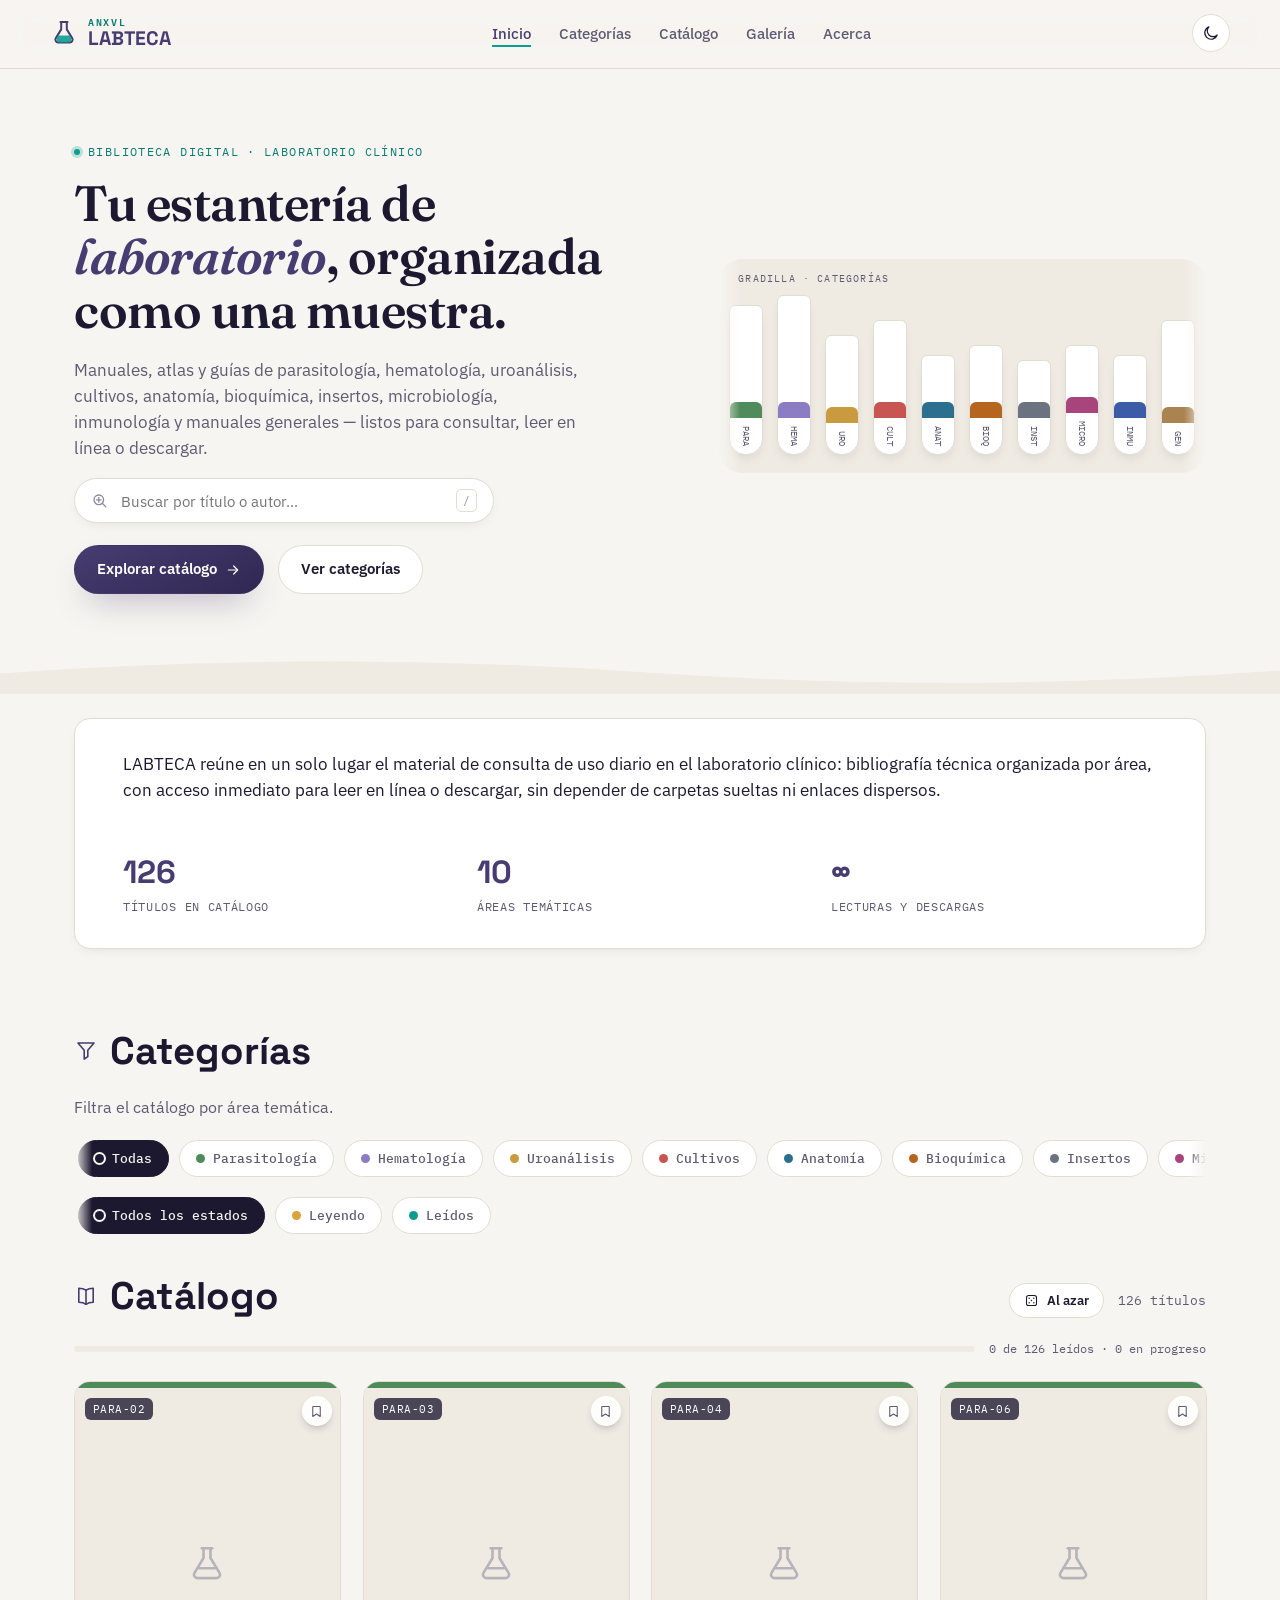
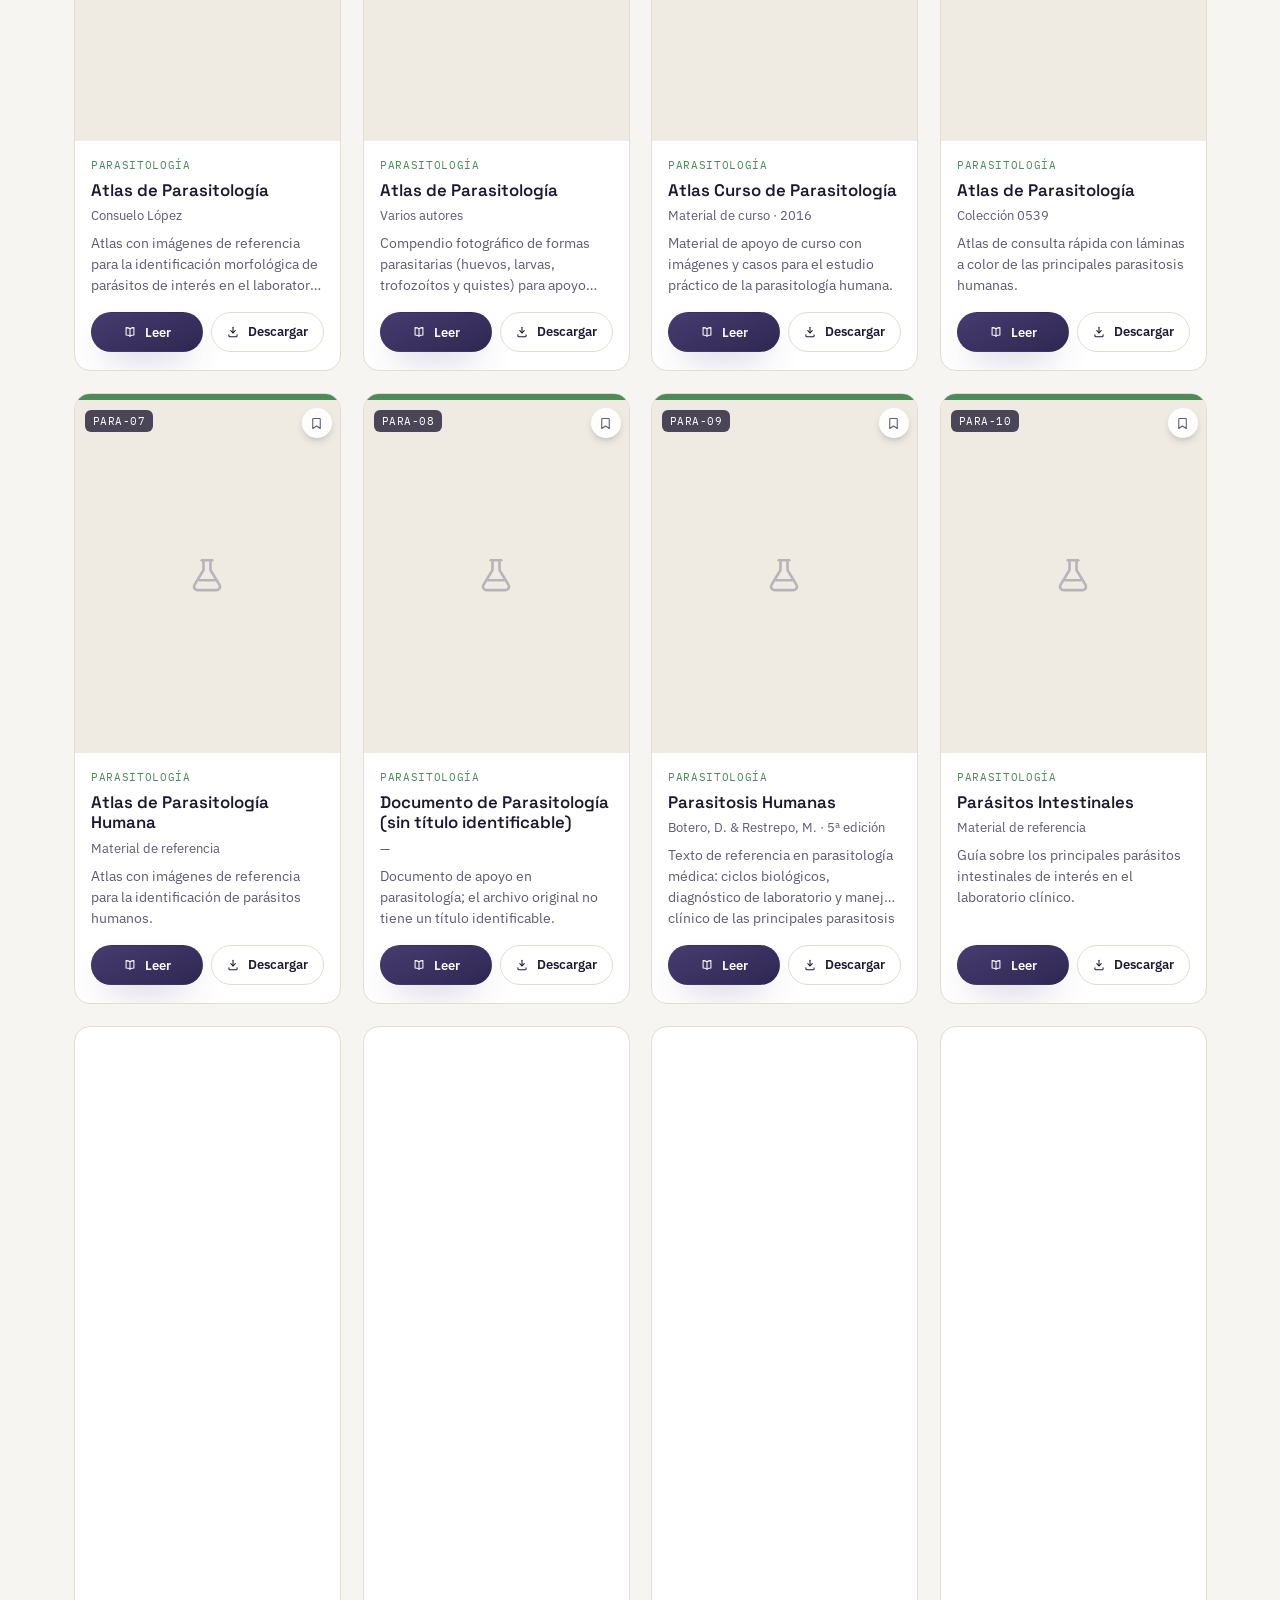
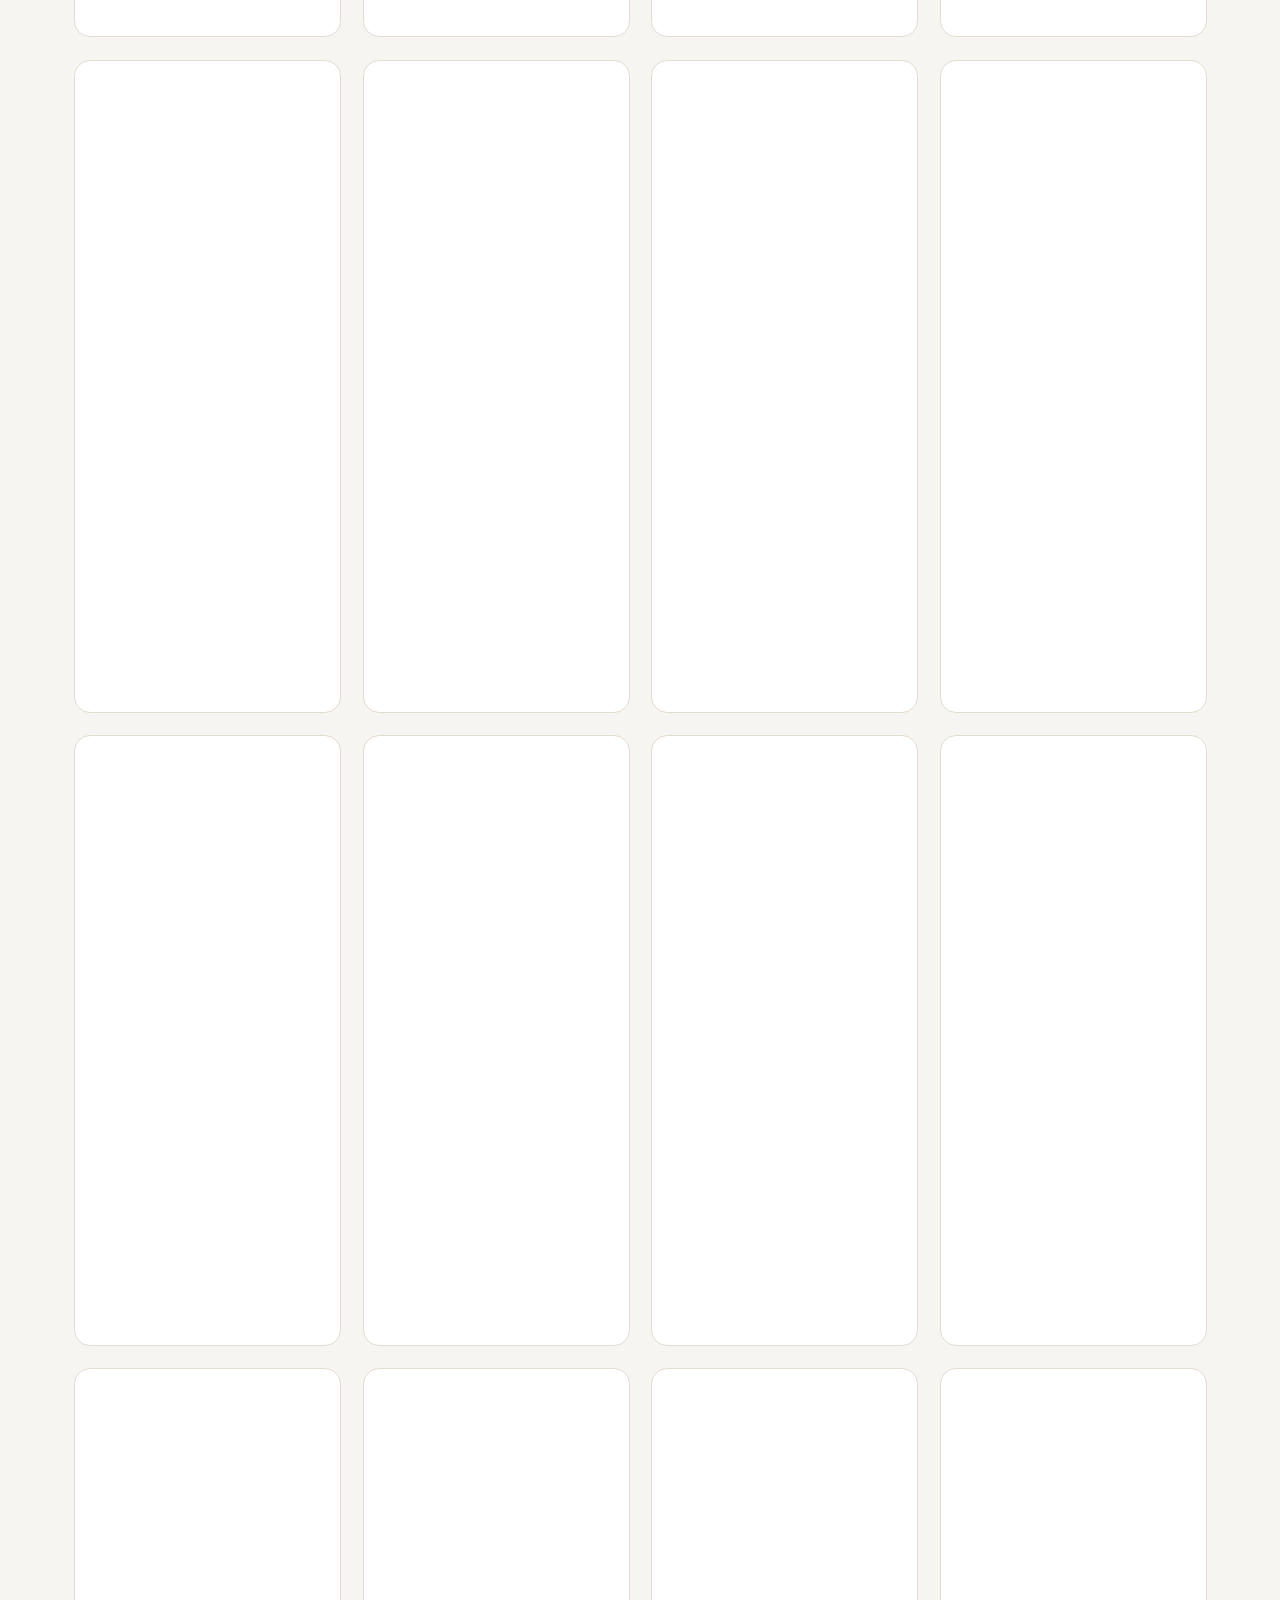
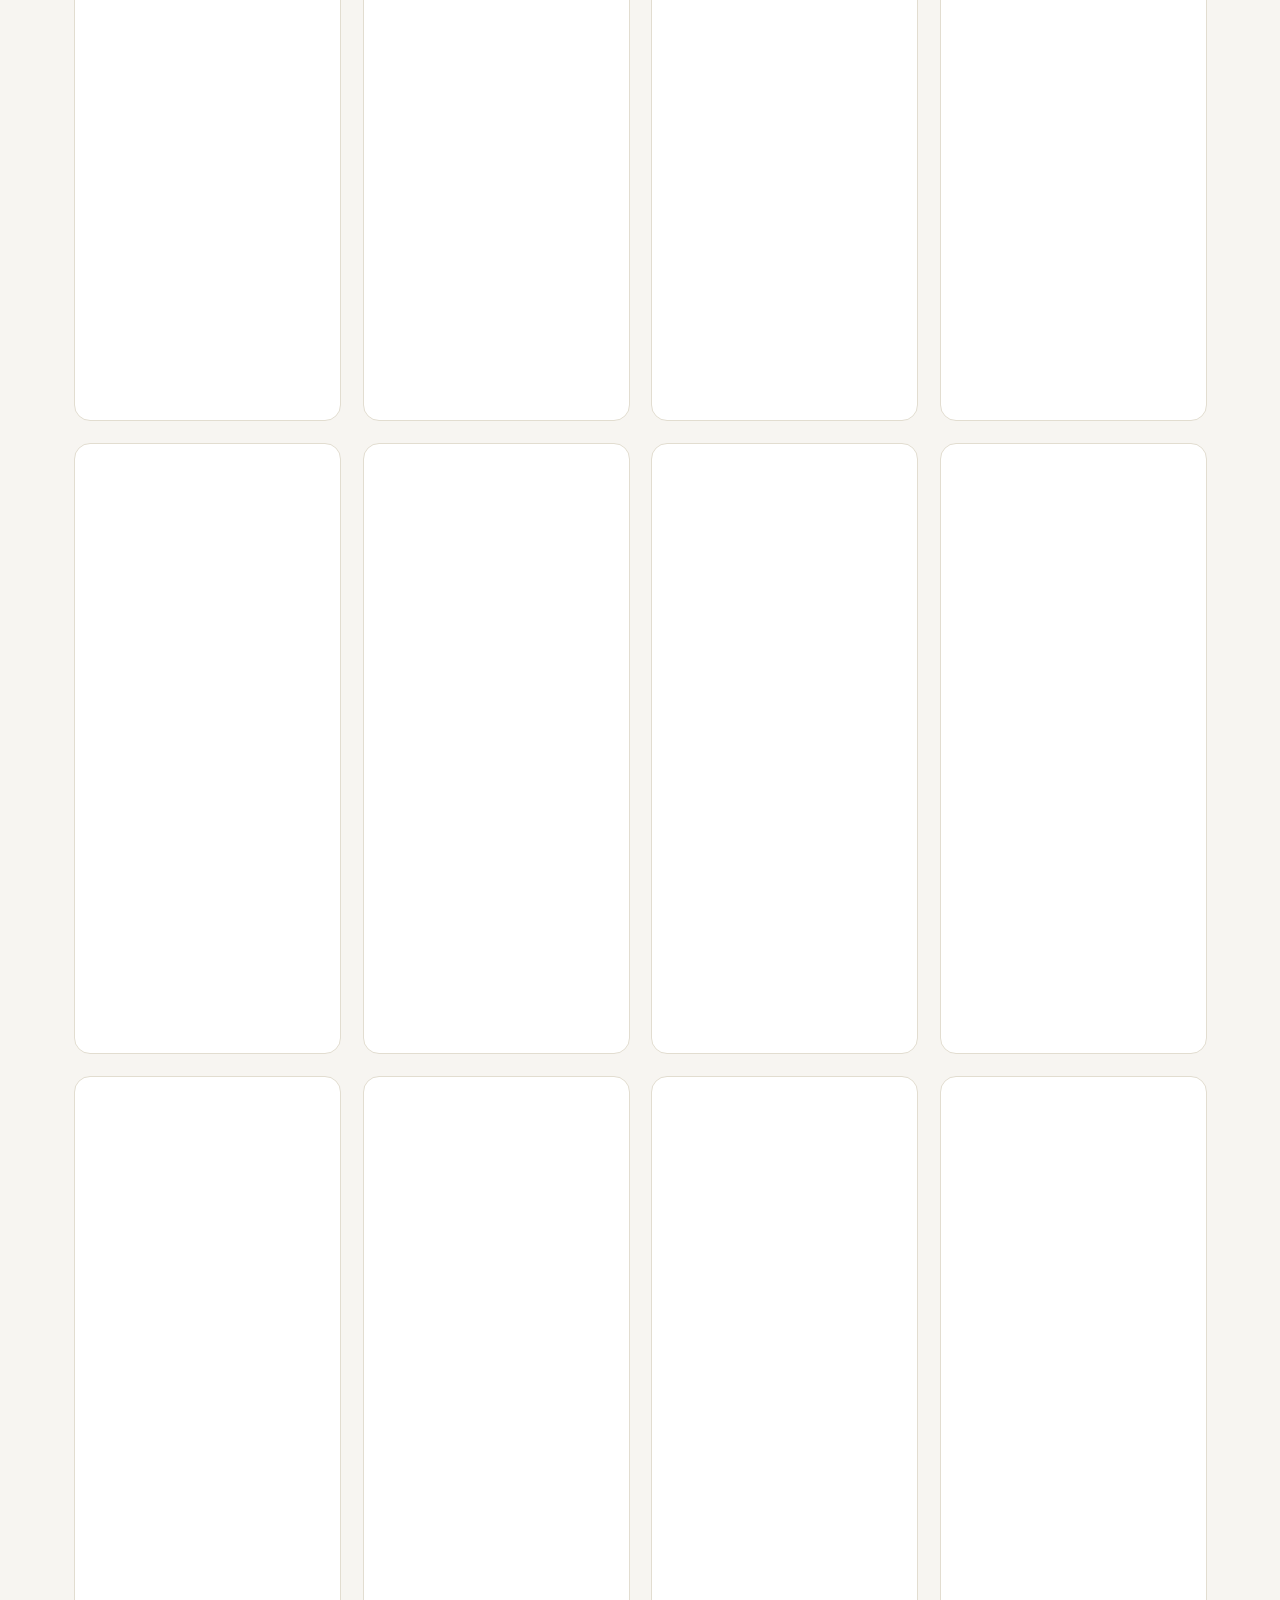
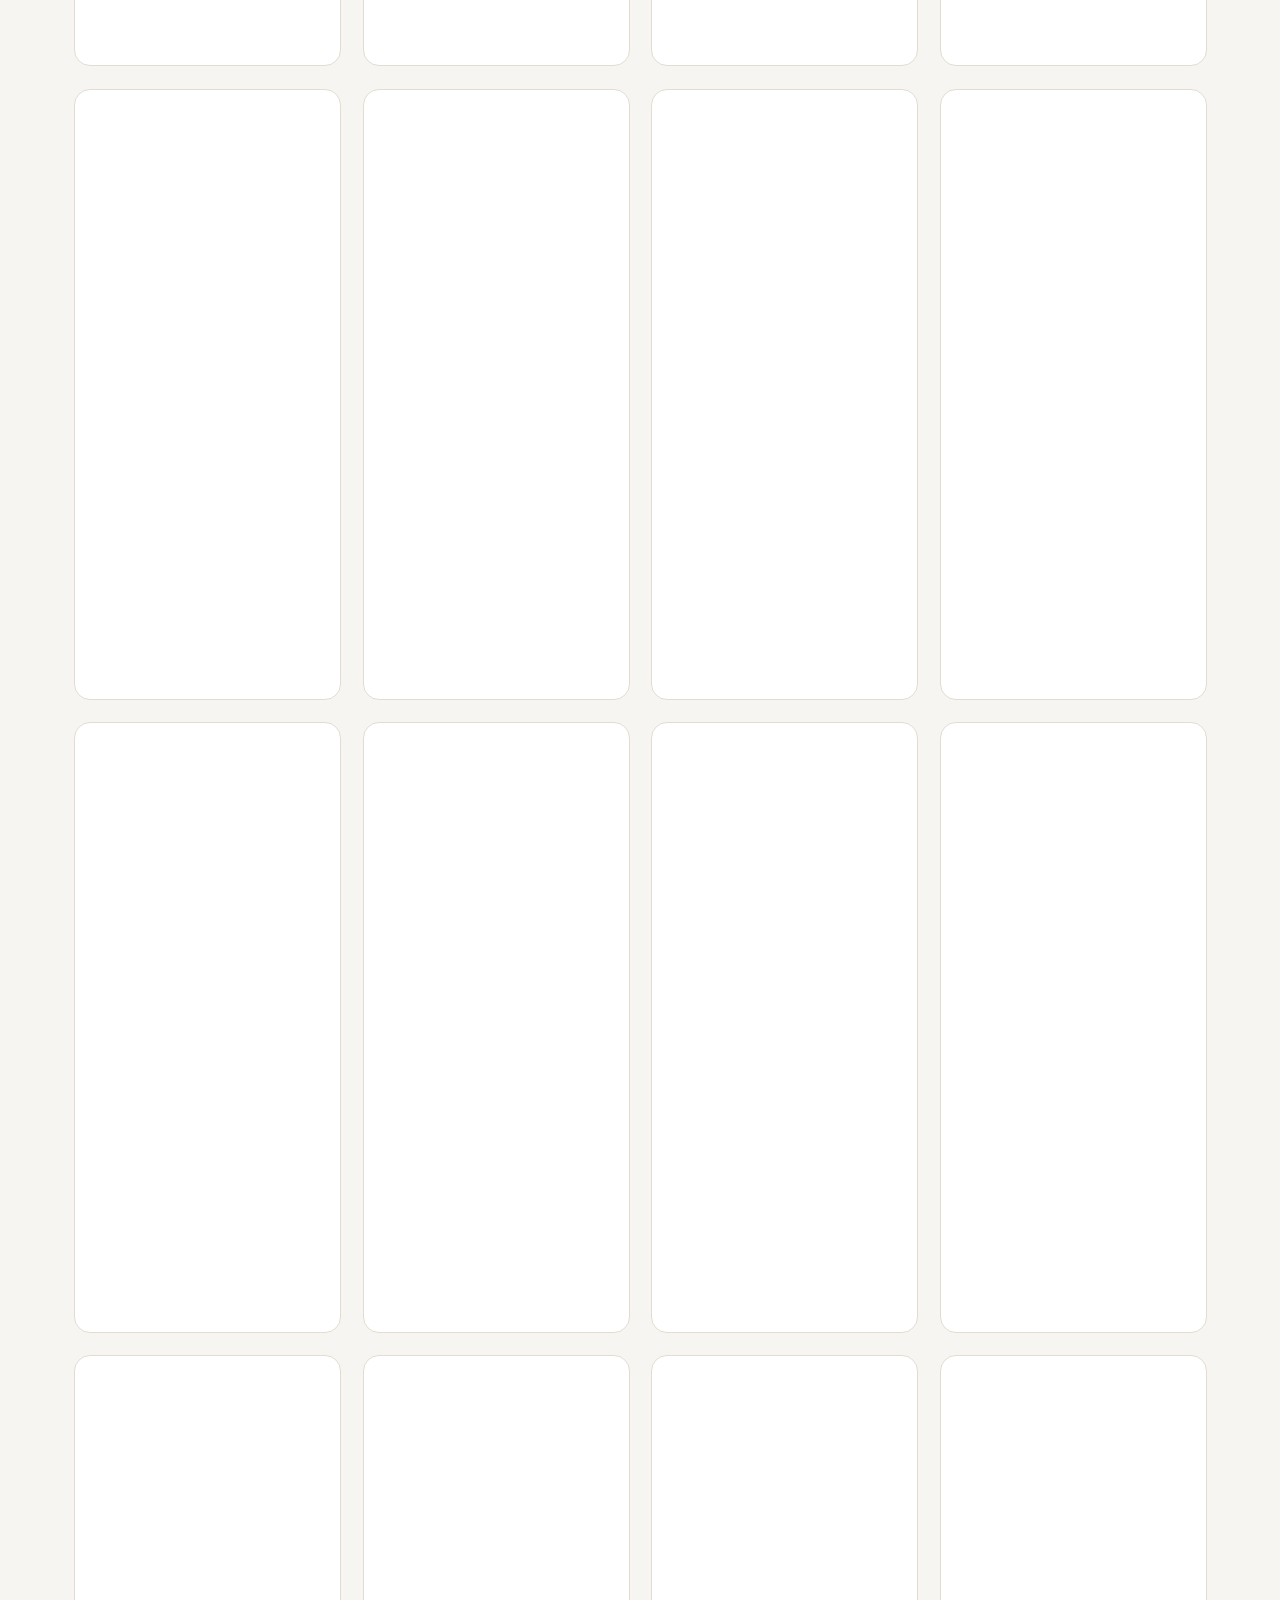
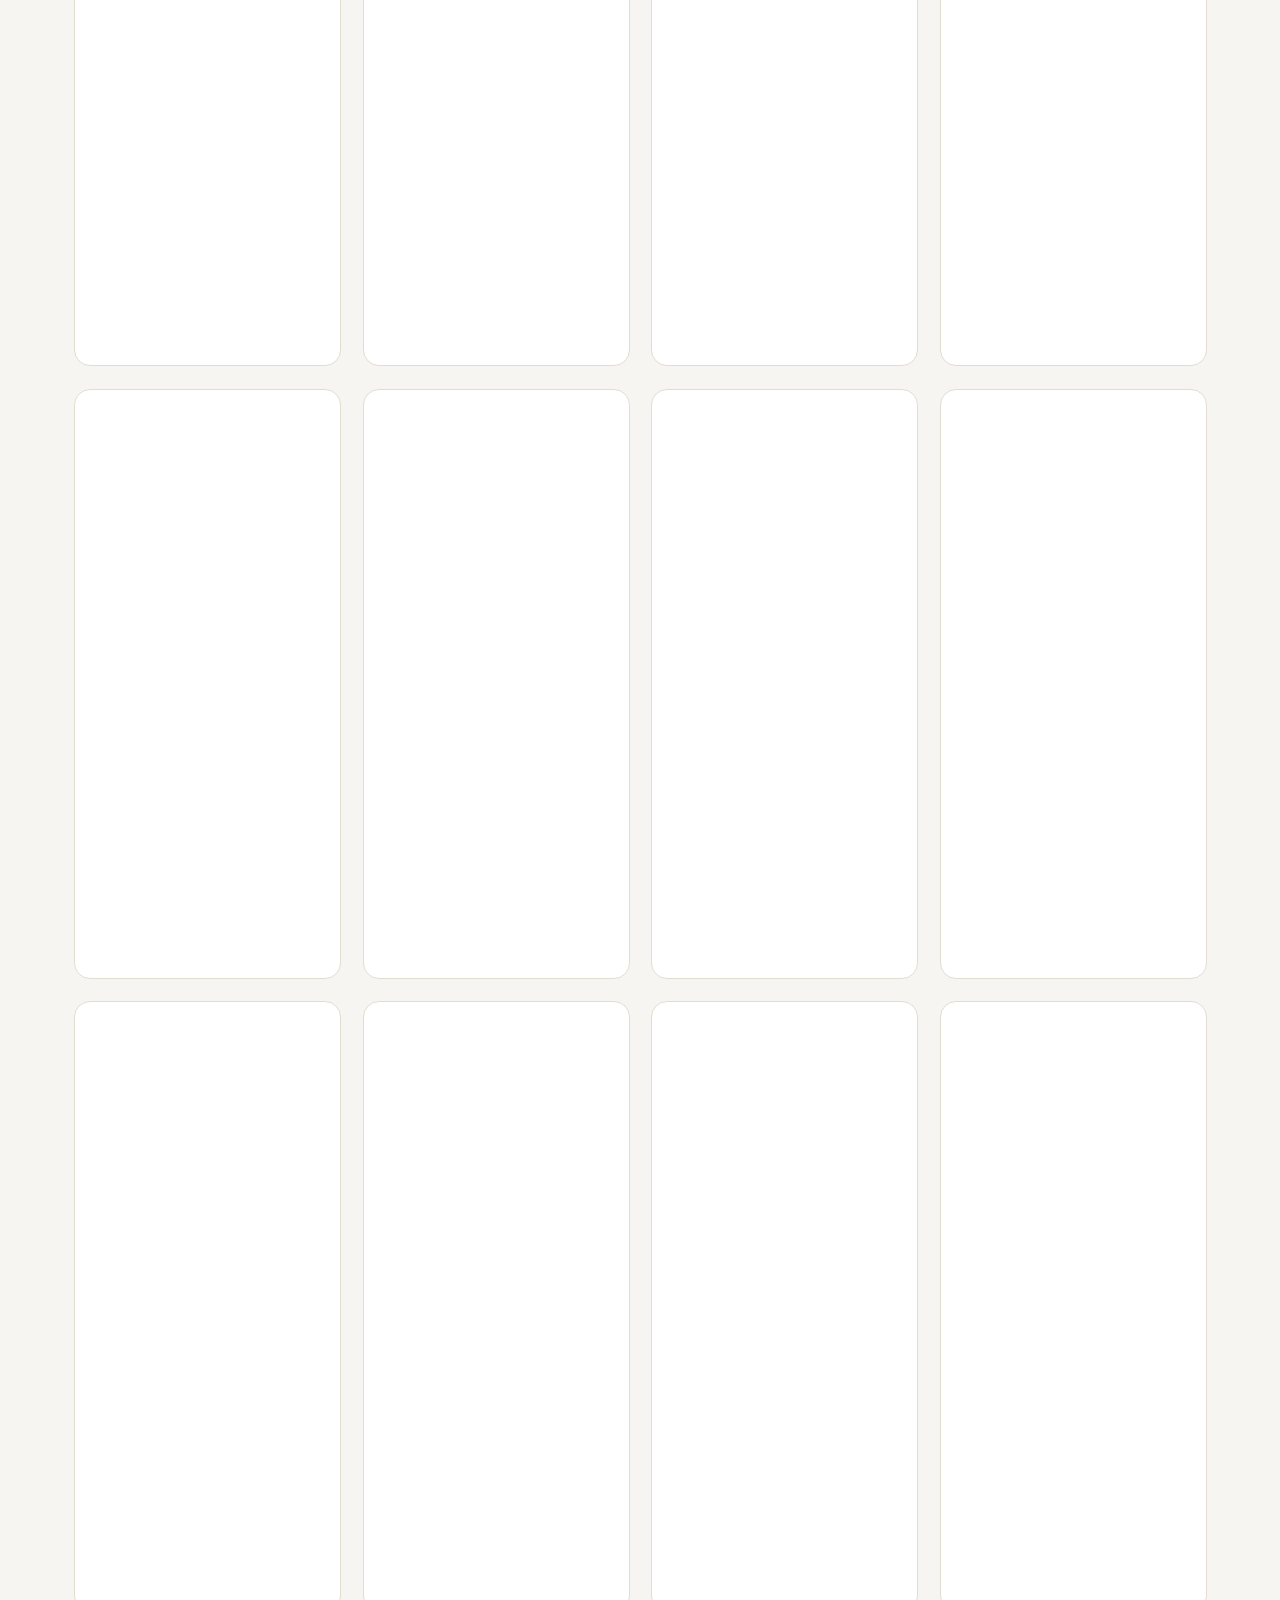
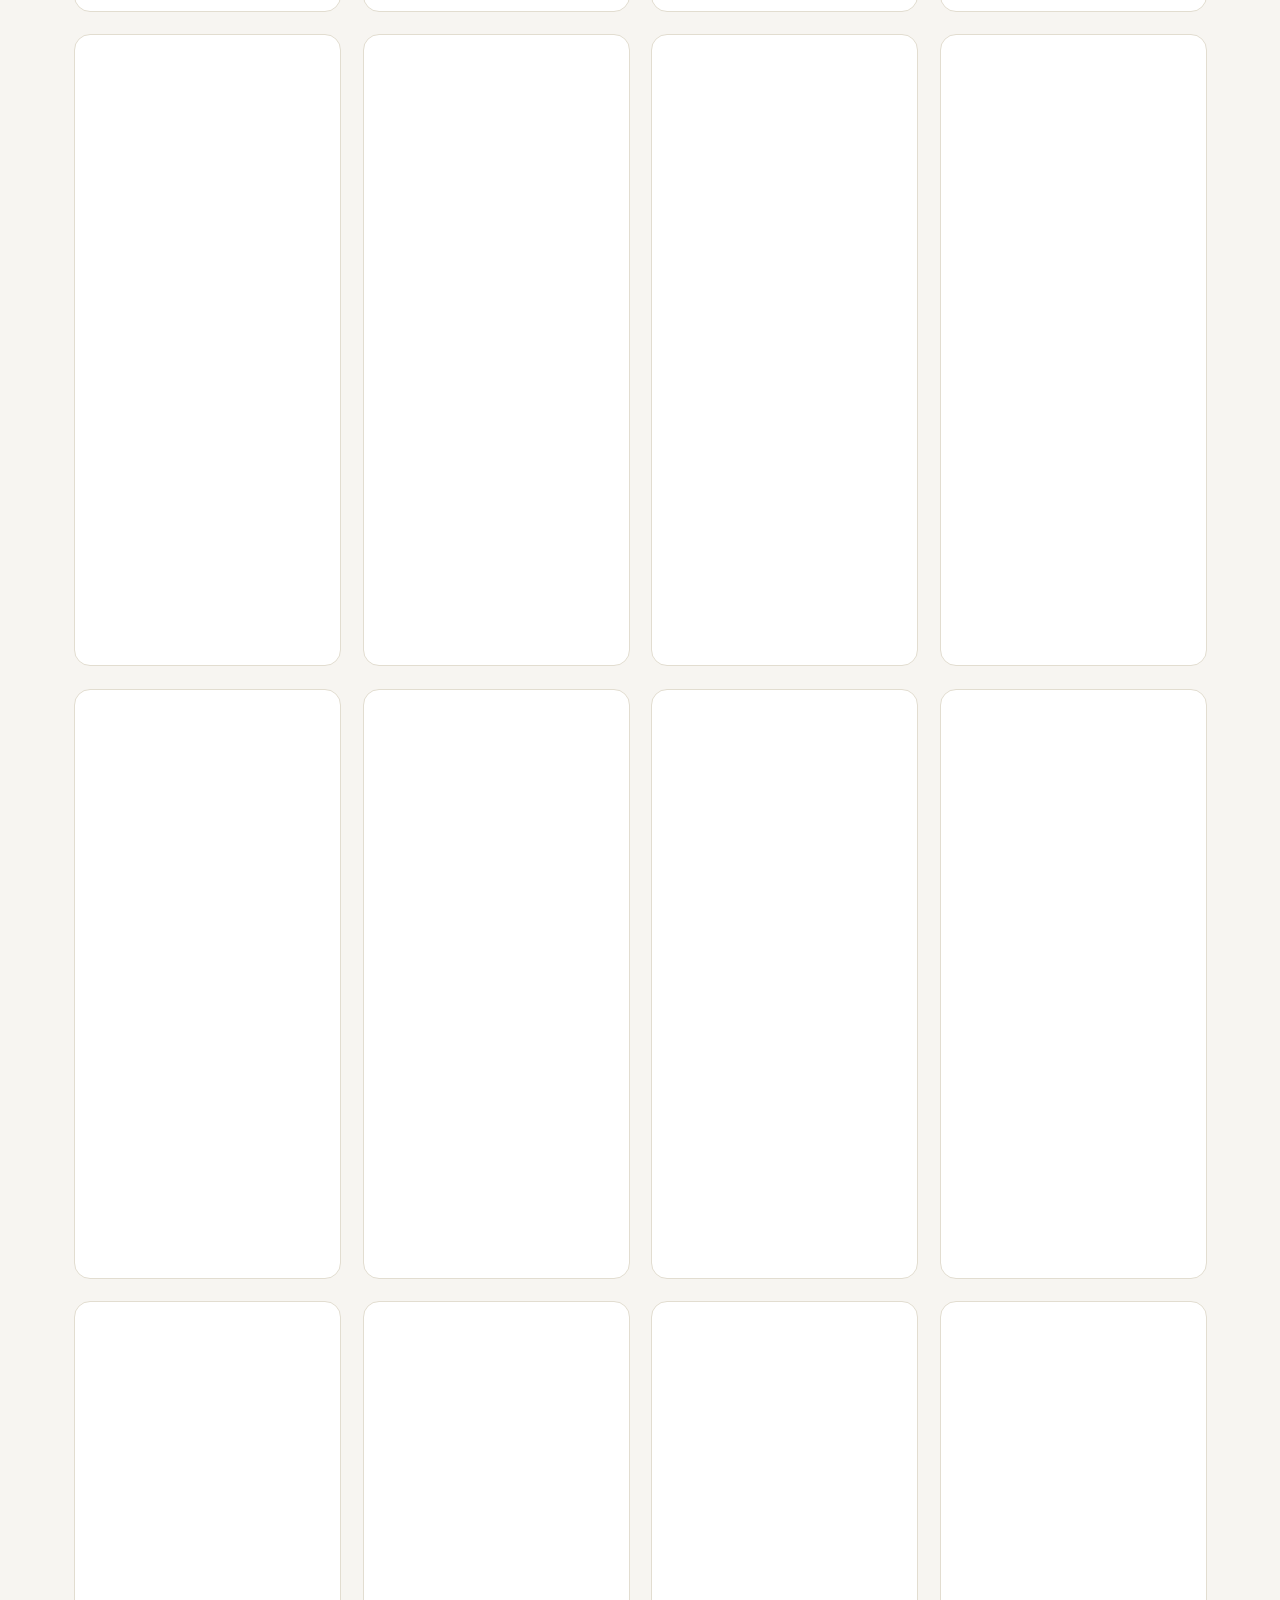
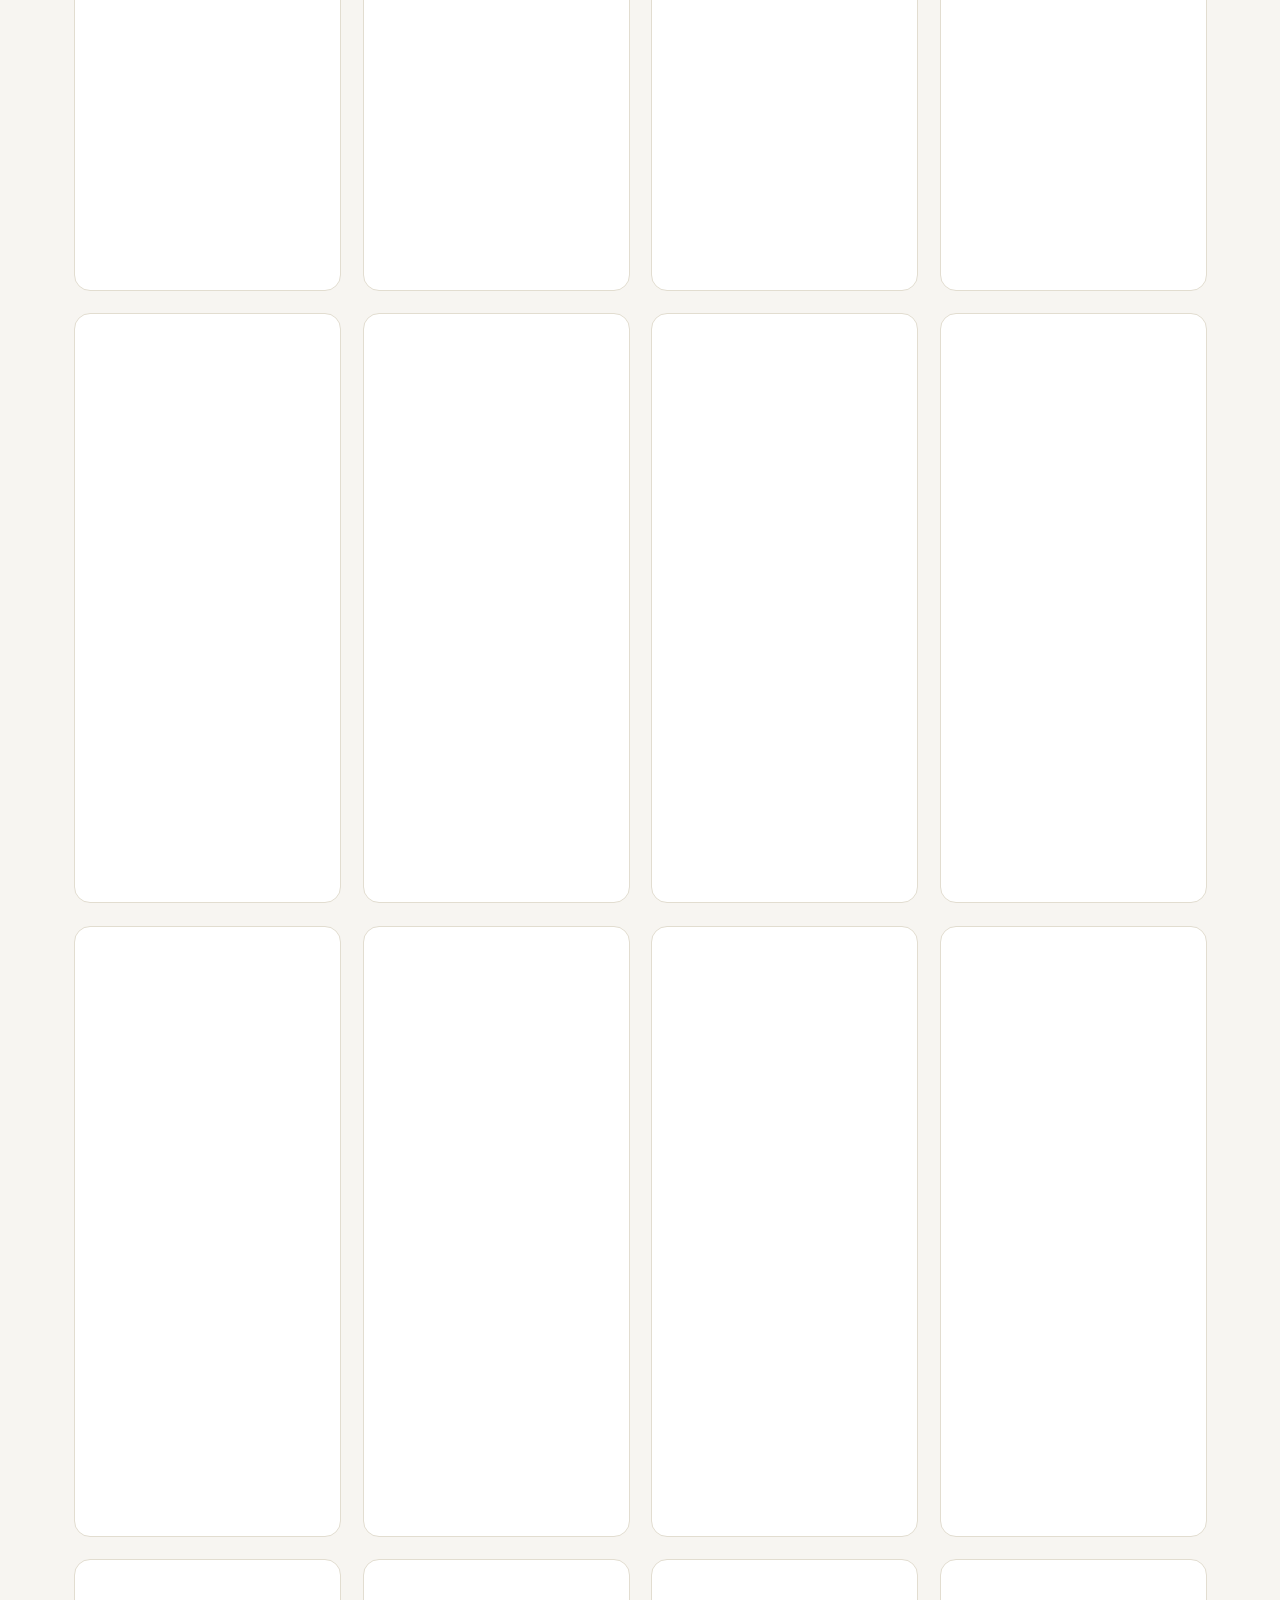
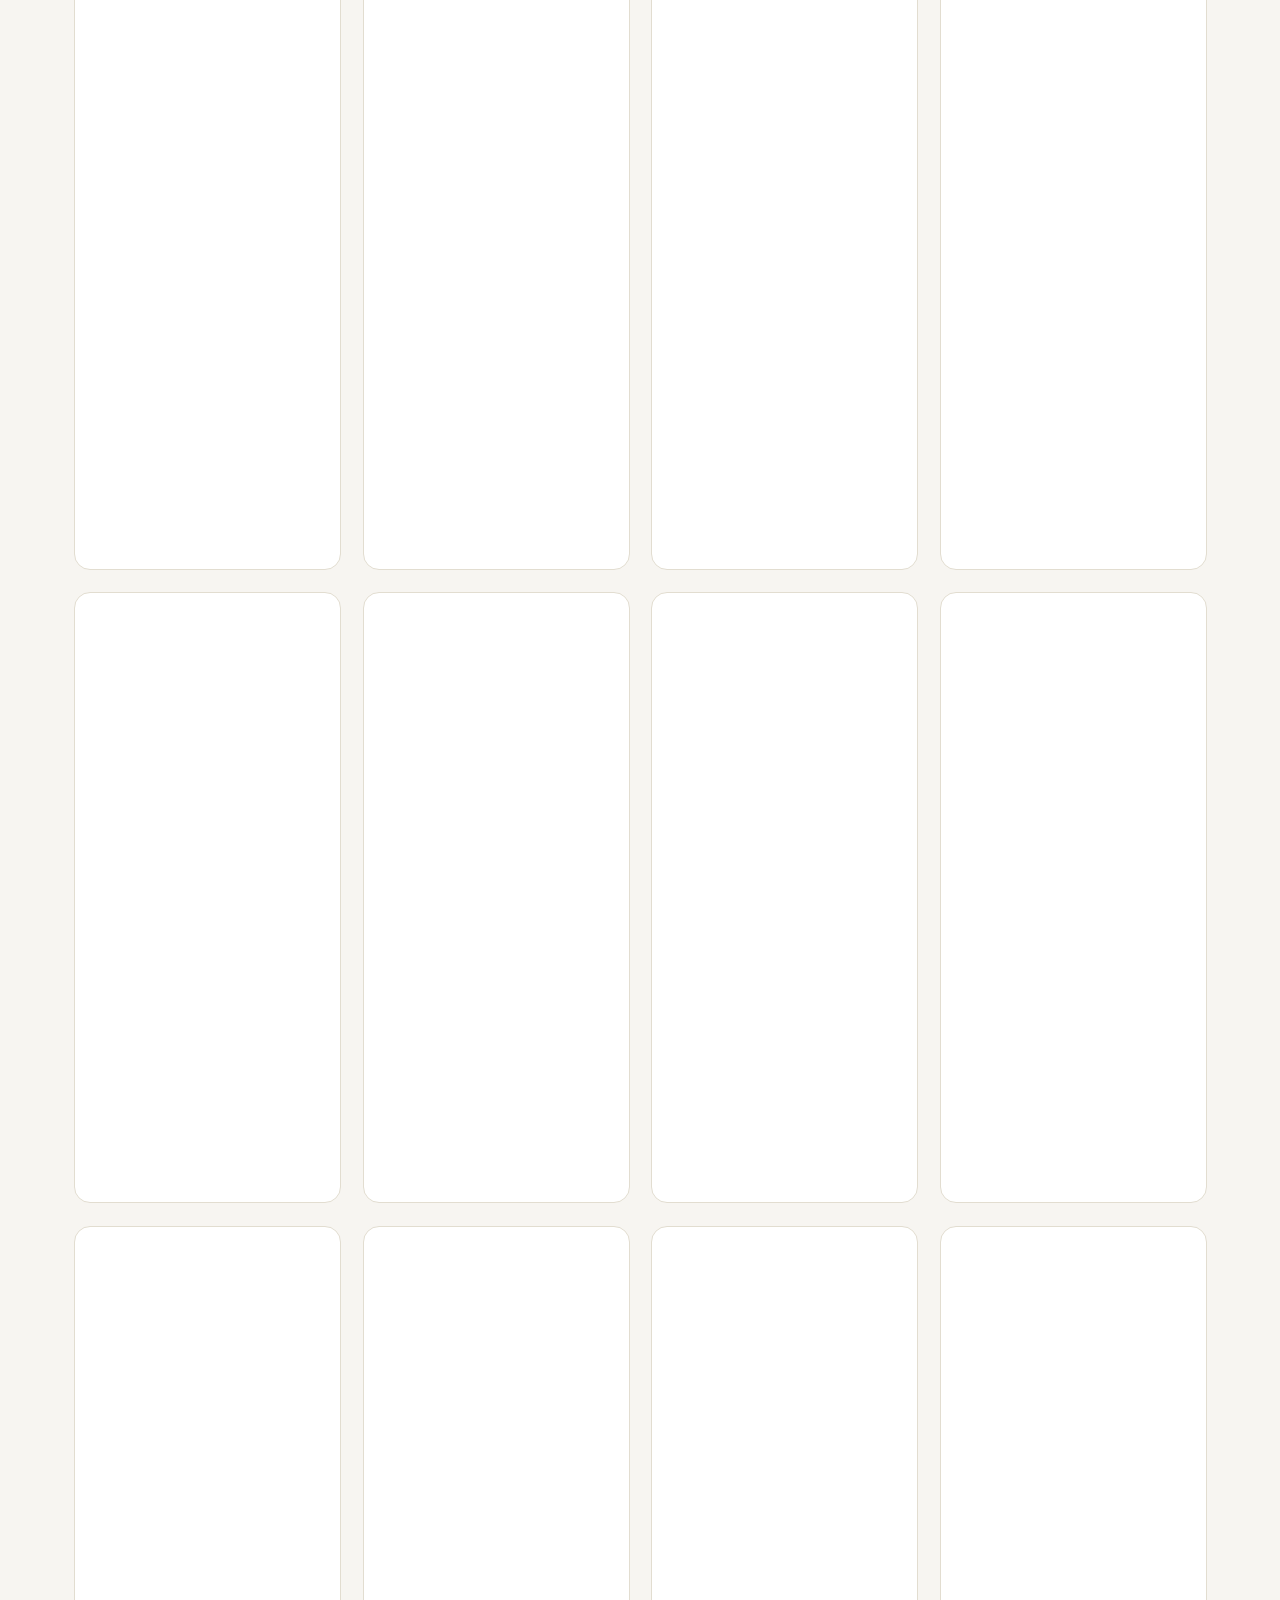
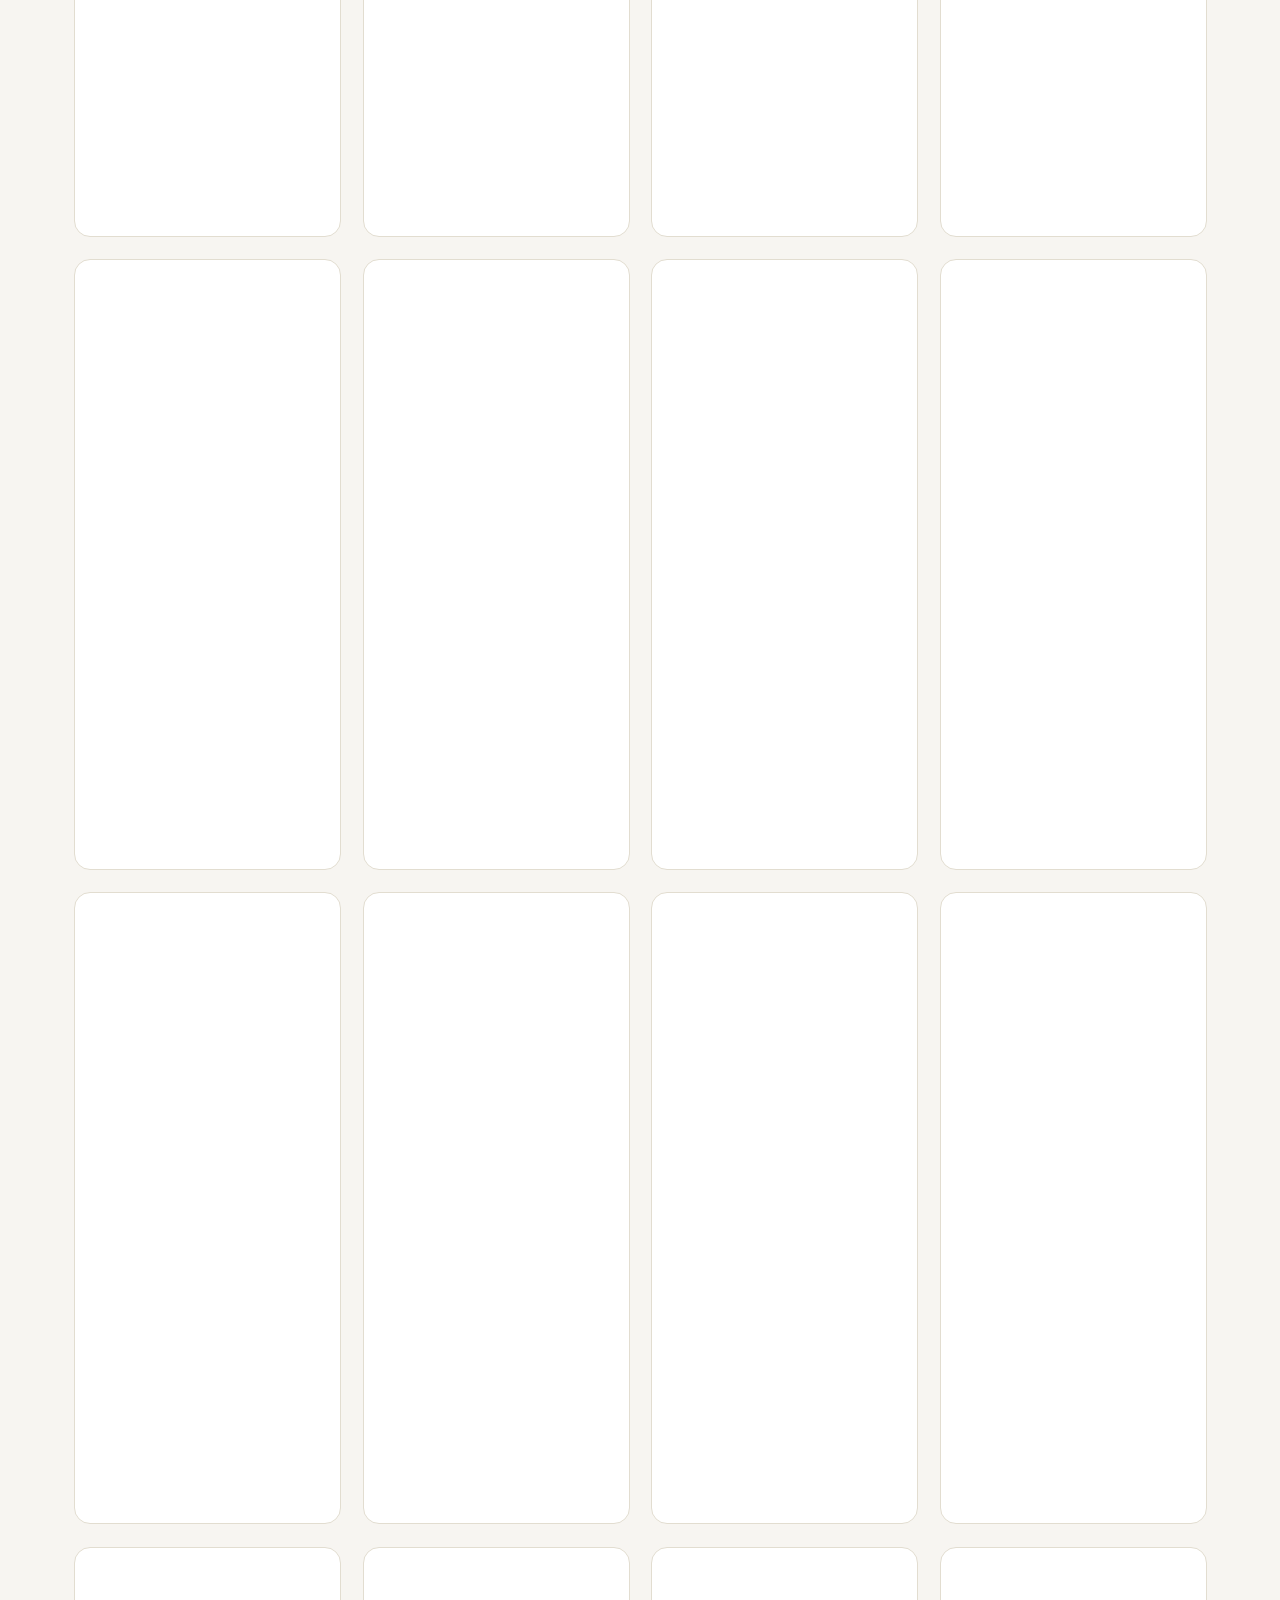
==== commit c22529b3: "Add files via upload" ====
--- a/index.html
+++ b/index.html
@@ -28,6 +28,7 @@
 <a href="#inicio" class="skip-link">Saltar al contenido</a>
 <div id="spaceBg" aria-hidden="true"></div>
 <div class="grain" aria-hidden="true"></div>
+<div id="themeFlash" aria-hidden="true"></div>
 <noscript> <div style="max-width:640px;margin:60px auto;padding:24px;font-family:sans-serif;text-align:center;"> <p>LABTECA necesita JavaScript activado en tu navegador para mostrar el catálogo, la galería y el lector de documentos.</p> </div>
 </noscript> <header class="site-header" id="siteHeader"> <div class="container nav"> <a href="#inicio" class="brand"> <span class="brand-mark" aria-hidden="true"> <svg viewBox="0 0 24 24" fill="none"><path d="M9 2.5h6" stroke="currentColor" stroke-width="1.7" stroke-linecap="round"/><path d="M9.6 2.5v6.4L4.9 16.6a2.3 2.3 0 0 0 1.98 3.45h10.24a2.3 2.3 0 0 0 1.98-3.45L14.4 8.9V2.5" stroke="currentColor" stroke-width="1.7" stroke-linejoin="round" stroke-linecap="round"/><path class="brand-mark-fill" d="M7.3 14.2h9.4l1.4 2.4a2.3 2.3 0 0 1-1.98 3.45H7.88A2.3 2.3 0 0 1 5.9 16.6z"/></svg> </span> <span class="brand-text"> <span class="brand-kicker">ANXVL</span> <span class="brand-name">LABTECA</span> </span> </a> <nav> <ul class="nav-links" id="navLinks"> <li><a href="#inicio" data-spy="inicio">Inicio</a></li> <li><a href="#categorias" data-spy="categorias">Categorías</a></li> <li><a href="#catalogo" data-spy="catalogo">Catálogo</a></li> <li><a href="#galeria" data-spy="galeria">Galería</a></li> <li><a href="#acerca" data-spy="acerca">Acerca</a></li> </ul> </nav> <div class="nav-actions"> <button class="theme-toggle" id="themeToggle" aria-label="Cambiar tema claro/oscuro"> <svg class="icon-moon" viewBox="0 0 24 24" fill="none" stroke="currentColor" stroke-width="1.6" stroke-linecap="round" stroke-linejoin="round"><path d="M20.2 14.7A8.5 8.5 0 1 1 9.3 3.8a7 7 0 0 0 10.9 10.9Z"/></svg> <svg class="icon-sun" viewBox="0 0 24 24" fill="none" stroke="currentColor" stroke-width="1.6" stroke-linecap="round"><circle cx="12" cy="12" r="4.1"/><path d="M12 2.6v3M12 18.4v3M4.6 4.6l2.1 2.1M17.3 17.3l2.1 2.1M2.6 12h3M18.4 12h3M4.6 19.4l2.1-2.1M17.3 6.7l2.1-2.1"/></svg> </button> <button class="nav-toggle" id="navToggle" aria-label="Abrir menú" aria-expanded="false"> <span></span><span></span><span></span> </button> </div> </div> <div class="header-progress" id="headerProgress" aria-hidden="true"></div>
 </header> <section class="hero" id="inicio"> <div class="container hero-grid"> <div class="reveal" data-reveal> <span class="eyebrow">Biblioteca digital · Laboratorio clínico</span> <h1>Tu estantería de <em>laboratorio</em>, organizada como una muestra.</h1> <p class="lead">Manuales, atlas y guías de parasitología, hematología, uroanálisis, cultivos, anatomía, bioquímica, insertos, microbiología, inmunología y manuales generales — listos para consultar, leer en línea o descargar.</p> <div class="search-box"> <svg class="search-icon" viewBox="0 0 24 24" fill="none" stroke="currentColor" stroke-width="1.7" stroke-linecap="round" stroke-linejoin="round"><circle cx="10.4" cy="10.4" r="6.4"/><line x1="10.4" y1="7.3" x2="10.4" y2="13.5"/><line x1="7.3" y1="10.4" x2="13.5" y2="10.4"/><line x1="15.1" y1="15.1" x2="19.8" y2="19.8"/></svg> <input type="text" id="searchInput" placeholder="Buscar por título o autor..."> <span class="search-kbd">/</span> </div> <div class="hero-actions"> <a href="#catalogo" class="btn btn-primary"> <span>Explorar catálogo</span> <svg viewBox="0 0 24 24" fill="none" stroke="currentColor" stroke-width="1.8" stroke-linecap="round" stroke-linejoin="round"><path d="M5 12h13"/><path d="M13 6l6 6-6 6"/></svg> </a> <a href="#categorias" class="btn btn-ghost">Ver categorías</a> </div> </div> <div class="rack reveal" data-reveal data-reveal-delay="120" aria-hidden="false"> <a href="#" class="tube tube--2" data-cat="parasitologia"><span class="tube-liquid" style="background:var(--cat-parasitologia)"></span><span class="tube-cap" style="background:var(--cat-parasitologia)"></span><span class="tube-label">PARA</span></a> <a href="#" class="tube tube--4" data-cat="hematologia"><span class="tube-liquid" style="background:var(--cat-hematologia)"></span><span class="tube-cap" style="background:var(--cat-hematologia)"></span><span class="tube-label">HEMA</span></a> <a href="#" class="tube tube--1" data-cat="uroanalisis"><span class="tube-liquid" style="background:var(--cat-uroanalisis)"></span><span class="tube-cap" style="background:var(--cat-uroanalisis)"></span><span class="tube-label">URO</span></a> <a href="#" class="tube tube--6" data-cat="cultivos"><span class="tube-liquid" style="background:var(--cat-cultivos)"></span><span class="tube-cap" style="background:var(--cat-cultivos)"></span><span class="tube-label">CULT</span></a> <a href="#" class="tube tube--3" data-cat="anatomia"><span class="tube-liquid" style="background:var(--cat-anatomia)"></span><span class="tube-cap" style="background:var(--cat-anatomia)"></span><span class="tube-label">ANAT</span></a> <a href="#" class="tube tube--5" data-cat="bioquimica"><span class="tube-liquid" style="background:var(--cat-bioquimica)"></span><span class="tube-cap" style="background:var(--cat-bioquimica)"></span><span class="tube-label">BIOQ</span></a> <a href="#" class="tube tube--7" data-cat="insertos"><span class="tube-liquid" style="background:var(--cat-insertos)"></span><span class="tube-cap" style="background:var(--cat-insertos)"></span><span class="tube-label">INST</span></a> <a href="#" class="tube tube--5" data-cat="microbiologia"><span class="tube-liquid" style="background:var(--cat-microbiologia)"></span><span class="tube-cap" style="background:var(--cat-microbiologia)"></span><span class="tube-label">MICRO</span></a> <a href="#" class="tube tube--3" data-cat="inmunologia"><span class="tube-liquid" style="background:var(--cat-inmunologia)"></span><span class="tube-cap" style="background:var(--cat-inmunologia)"></span><span class="tube-label">INMU</span></a> <a href="#" class="tube tube--6" data-cat="general"><span class="tube-liquid" style="background:var(--cat-general)"></span><span class="tube-cap" style="background:var(--cat-general)"></span><span class="tube-label">GEN</span></a> </div> </div> <svg class="hero-divider" viewBox="0 0 1440 60" preserveAspectRatio="none" aria-hidden="true"><path d="M0 32 Q 360 0 720 30 T 1440 28 V60 H0 Z"></path></svg>
--- a/css/style.css
+++ b/css/style.css
@@ -1 +1 @@
-:root{--bg:#F7F5F1;--bg-alt:#EFEBE3;--surface:#FFFFFF;--surface-2:#FBFAF7;--ink:#1C1830;--ink-soft:#5E5A72;--ink-faint:#8B879C;--line:#E2DDD0;--line-soft:#EAE5D9;--brand:#463C70; --brand-dark:#2F2752;--brand-light:#6657A0;--accent:#0E9C8F; --accent-dark:#0A7A70;--accent-light:#3FBDAE;--accent-glow-soft:rgba(14,156,143,.25);--accent-glow-strong:rgba(14,156,143,.16);--cat-parasitologia:#4F8A5B;--cat-hematologia:#8B7BC4;--cat-uroanalisis:#C99A3E;--cat-cultivos:#C75450;--cat-anatomia:#2C6E8E;--cat-bioquimica:#B5651D;--cat-insertos:#6B7280;--cat-microbiologia:#A6447B;--cat-inmunologia:#3B5BA5;--cat-general:#A9824F;--cat-galeria:#2F9E96;--radius:16px;--radius-sm:10px;--shadow-sm:0 4px 14px -6px rgba(28,24,48,.12);--shadow:0 14px 36px -14px rgba(28,24,48,.20);--shadow-lg:0 30px 70px -20px rgba(28,24,48,.28);--shadow-brand:0 16px 34px -14px rgba(70,60,112,.45);--drive-bar-offset:56px;--ease:cubic-bezier(.22,1,.36,1);--ease-soft:cubic-bezier(.4,0,.2,1);--font-display:'Space Grotesk',sans-serif;--font-serif:'Fraunces',serif;--font-body:'IBM Plex Sans',sans-serif;--font-mono:'IBM Plex Mono',monospace} html[data-theme="dark"]{--bg:#000000;--bg-alt:#0A0A0E;--surface:#121017;--surface-2:#16131C;--ink:#ECE9F6;--ink-soft:#B3ABCB;--ink-faint:#7B7494;--line:#2C2738;--line-soft:#211D2C;--brand:#A296DE;--brand-dark:#8678C8;--brand-light:#C2B8EC;--accent:#45DCCE;--accent-dark:#2FB6AA;--accent-light:#79E8DD;--accent-glow-soft:rgba(69,220,206,.28);--accent-glow-strong:rgba(69,220,206,.20);--shadow-sm:0 4px 14px -6px rgba(0,0,0,.45);--shadow:0 14px 36px -14px rgba(0,0,0,.55);--shadow-lg:0 30px 70px -20px rgba(0,0,0,.7);--shadow-brand:0 16px 38px -14px rgba(162,150,222,.35)}html[data-theme="dark"] body{background:transparent}html[data-theme="dark"] .card-code{background:rgba(0,0,0,.6)}html[data-theme="dark"] .btn-primary{color:#16121F}html[data-theme="dark"] .site-header{background:rgba(0,0,0,.7)}html[data-theme="dark"] .reader-fallback{color:#fff}html[data-theme="dark"] .grain{opacity:.05} #spaceBg{display:none}html[data-theme="dark"] #spaceBg{display:block;position:fixed;inset:0;z-index:-2;pointer-events:none;overflow:hidden;background:radial-gradient(ellipse 700px 550px at 12% 18%,rgba(162,150,222,.20),transparent 60%),radial-gradient(ellipse 800px 650px at 88% 78%,rgba(69,220,206,.14),transparent 60%),radial-gradient(ellipse 500px 500px at 60% 40%,rgba(134,120,200,.10),transparent 65%),#000}html[data-theme="dark"] #spaceBg::before,html[data-theme="dark"] #spaceBg::after{content:'';position:absolute;inset:-20%;background-repeat:repeat}html[data-theme="dark"] #spaceBg::before{background-image:radial-gradient(1.6px 1.6px at 8% 22%,#fff 60%,transparent),radial-gradient(1.2px 1.2px at 33% 64%,#fff 60%,transparent),radial-gradient(1.6px 1.6px at 58% 14%,#fff 60%,transparent),radial-gradient(1.2px 1.2px at 79% 73%,#fff 60%,transparent),radial-gradient(1.6px 1.6px at 24% 86%,#fff 60%,transparent),radial-gradient(1.2px 1.2px at 91% 38%,#fff 60%,transparent),radial-gradient(1.6px 1.6px at 47% 49%,#fff 60%,transparent),radial-gradient(1.2px 1.2px at 14% 47%,#fff 60%,transparent),radial-gradient(1.6px 1.6px at 68% 92%,#fff 60%,transparent),radial-gradient(1.2px 1.2px at 43% 30%,#fff 60%,transparent);background-size:220px 220px;opacity:.85;animation:space-drift 140s linear infinite,space-twinkle 4s ease-in-out infinite alternate}html[data-theme="dark"] #spaceBg::after{background-image:radial-gradient(1px 1px at 11% 28%,#fff 50%,transparent),radial-gradient(1px 1px at 53% 58%,#fff 50%,transparent),radial-gradient(1px 1px at 76% 19%,#fff 50%,transparent),radial-gradient(1px 1px at 29% 79%,#fff 50%,transparent),radial-gradient(1px 1px at 88% 63%,#fff 50%,transparent),radial-gradient(1px 1px at 6% 54%,#fff 50%,transparent),radial-gradient(1px 1px at 64% 8%,#fff 50%,transparent);background-size:340px 340px;opacity:.5;animation:space-drift 220s linear infinite reverse,space-twinkle 6s ease-in-out infinite alternate-reverse}@keyframes space-drift{from{transform:translate(0,0)}to{transform:translate(-220px,-220px)}}@keyframes space-twinkle{from{opacity:.35}to{opacity:1}} .grain{position:fixed;inset:0;z-index:1000;pointer-events:none;opacity:.025;mix-blend-mode:overlay;background-image:url("data:image/svg+xml,%3Csvg xmlns='http://www.w3.org/2000/svg' width='120' height='120'%3E%3Cfilter id='n'%3E%3CfeTurbulence type='fractalNoise' baseFrequency='0.9' numOctaves='2' stitchTiles='stitch'/%3E%3C/filter%3E%3Crect width='100%25' height='100%25' filter='url(%23n)'/%3E%3C/svg%3E")}*{box-sizing:border-box;-webkit-tap-highlight-color:transparent}::selection{background:var(--brand);color:#fff}html[data-theme="dark"]::selection{background:var(--accent);color:#0A0A0E}html{scroll-behavior:smooth}html,body{overflow-x:hidden;width:100%}body{margin:0;background:var(--bg);color:var(--ink);font-family:var(--font-body);line-height:1.55;-webkit-font-smoothing:antialiased}img{max-width:100%;display:block}figure,blockquote,dl{margin:0}a{color:inherit}.container{width:100%;max-width:1180px;margin:0 auto;padding:0 24px}.eyebrow{font-family:var(--font-mono);font-size:.72rem;letter-spacing:.12em;text-transform:uppercase;color:var(--accent-dark);display:inline-flex;align-items:center;gap:8px}.eyebrow::before{content:'';width:6px;height:6px;border-radius:50%;background:var(--accent);box-shadow:0 0 0 3px var(--accent-glow-soft)}h1,h2,h3{font-family:var(--font-display);margin:0 0 .4em;color:var(--ink)}h2{font-size:clamp(1.6rem,1.1rem + 1.8vw,2.4rem)}.section-title{display:flex;align-items:center;gap:12px}.section-icon{width:24px;height:24px;flex-shrink:0;color:var(--brand)}.section-sub{margin-bottom:14px}p{margin:0 0 1em;color:var(--ink-soft)}button{font-family:inherit;cursor:pointer}:focus-visible{outline:3px solid var(--accent);outline-offset:2px;border-radius:4px}.skip-link{position:fixed;top:-100px;left:12px;z-index:1000;background:var(--brand);color:#fff;text-decoration:none;font-family:var(--font-mono);font-size:.85rem;font-weight:600;padding:12px 18px;border-radius:8px;box-shadow:var(--shadow);transition:top .2s var(--ease)}.skip-link:focus{top:12px}@media (prefers-reduced-motion:reduce){*{animation-duration:.001ms !important;transition-duration:.001ms !important;scroll-behavior:auto !important}} html.theme-transitioning,html.theme-transitioning *{transition:background-color .5s var(--ease-soft),border-color .5s var(--ease-soft),color .5s var(--ease-soft),fill .5s var(--ease-soft),box-shadow .5s var(--ease-soft) !important} [data-reveal]{opacity:0;transform:translateY(22px);transition:opacity .7s var(--ease),transform .7s var(--ease)}[data-reveal].is-visible{opacity:1;transform:none} .site-header{position:sticky;top:0;z-index:60;background:rgba(247,245,241,.82);-webkit-backdrop-filter:blur(14px) saturate(140%);backdrop-filter:blur(14px) saturate(140%);border-bottom:1px solid var(--line);transition:box-shadow .3s var(--ease-soft),background .3s var(--ease-soft)}.site-header.is-scrolled{box-shadow:0 8px 24px -16px rgba(28,24,48,.3)}.header-progress{height:2px;width:0%;background:linear-gradient(90deg,var(--accent),var(--brand));transition:width .15s linear}.nav{display:flex;align-items:center;justify-content:space-between;padding:14px 0}.brand{display:flex;align-items:center;gap:10px;text-decoration:none}.brand-mark{width:28px;height:28px;flex-shrink:0;color:var(--brand);display:flex;align-items:center;justify-content:center;transition:transform .35s var(--ease)}.brand-mark svg{width:100%;height:100%}.brand-mark-fill{fill:var(--accent);opacity:.9;stroke:none !important;transition:opacity .3s}.brand:hover .brand-mark{transform:rotate(-10deg) scale(1.1)}.brand:hover .brand-mark-fill{opacity:1}.brand-text{display:flex;flex-direction:column;gap:2px;line-height:1}.brand-kicker{font-family:var(--font-mono);font-size:.6rem;font-weight:600;letter-spacing:.18em;color:var(--accent-dark);text-transform:uppercase}.brand-name{font-family:var(--font-display);font-weight:700;font-size:1.22rem;color:var(--brand)}.nav-links{display:flex;gap:28px;list-style:none;margin:0;padding:0}.nav-links a{position:relative;text-decoration:none;font-size:.95rem;font-weight:500;color:var(--ink-soft);padding-bottom:4px;transition:color .15s}.nav-links a::after{content:'';position:absolute;left:50%;right:50%;bottom:0;height:2px;background:var(--accent);transition:left .25s var(--ease),right .25s var(--ease)}.nav-links a:hover{color:var(--brand)}.nav-links a:hover::after,.nav-links a.is-active::after{left:0;right:0}.nav-links a.is-active{color:var(--brand)}.nav-actions{display:flex;align-items:center;gap:10px}.theme-toggle{width:38px;height:38px;border-radius:50%;border:1px solid var(--line);background:var(--surface);color:var(--ink);display:flex;align-items:center;justify-content:center;flex-shrink:0;transition:background .15s,transform .3s var(--ease);overflow:hidden}.theme-toggle:hover{background:var(--bg-alt);transform:rotate(14deg)}.theme-toggle svg{display:none;width:18px;height:18px}html:not([data-theme="dark"]) .theme-toggle .icon-moon{display:block}html[data-theme="dark"] .theme-toggle .icon-sun{display:block}.nav-toggle{display:none;background:none;border:none;padding:6px}.nav-toggle span{display:block;width:22px;height:2px;background:var(--ink);margin:5px 0;border-radius:2px;transition:transform .25s var(--ease),opacity .2s}.nav-toggle span:nth-child(1){width:22px}.nav-toggle span:nth-child(2){width:16px;margin-left:auto}.nav-toggle span:nth-child(3){width:20px}.nav-toggle[aria-expanded="true"] span:nth-child(1){transform:translateY(7px) rotate(45deg);width:22px}.nav-toggle[aria-expanded="true"] span:nth-child(2){opacity:0}.nav-toggle[aria-expanded="true"] span:nth-child(3){transform:translateY(-7px) rotate(-45deg);width:22px} .hero{padding:68px 0 0;overflow:hidden;position:relative}.hero-grid{display:grid;grid-template-columns:1.1fr .9fr;gap:48px;align-items:center;min-width:0;padding-bottom:56px}.hero h1{font-size:clamp(2rem,1.3rem + 3vw,3.1rem);line-height:1.08;margin-top:.3em;font-family:var(--font-serif);font-weight:600;letter-spacing:-.01em}.hero h1 em{color:var(--brand);font-style:italic}.hero p.lead{font-size:1.05rem;max-width:520px}.hero-actions{display:flex;gap:14px;flex-wrap:wrap;margin-top:22px}.hero-divider{display:block;width:100%;height:44px;color:var(--bg-alt)}.hero-divider path{fill:currentColor}.btn{display:inline-flex;align-items:center;gap:8px;font-weight:600;font-size:.92rem;border-radius:999px;padding:12px 22px;border:1px solid transparent;text-decoration:none;transition:transform .2s var(--ease),box-shadow .2s var(--ease),background .2s,border-color .2s}.btn svg{width:16px;height:16px;transition:transform .2s var(--ease)}.btn:hover svg{transform:translateX(3px)}.btn:active{transform:translateY(0) scale(.97)}.btn:hover{transform:translateY(-1px)}.btn-primary{background:linear-gradient(155deg,var(--brand),var(--brand-dark));color:#fff;box-shadow:var(--shadow-brand)}.btn-primary:hover{box-shadow:0 20px 40px -14px rgba(70,60,112,.55)}.btn-ghost{background:var(--surface);border-color:var(--line);color:var(--ink)}.btn-ghost:hover{border-color:var(--accent);color:var(--accent-dark)}.btn-sm{padding:8px 14px;font-size:.82rem}.btn-sm svg{width:14px;height:14px}.search-box{display:flex;align-items:center;gap:10px;background:var(--surface);border:1px solid var(--line);border-radius:999px;padding:10px 16px;max-width:420px;box-shadow:var(--shadow-sm);transition:box-shadow .2s var(--ease-soft),border-color .2s}.search-box:focus-within{border-color:var(--accent);box-shadow:0 0 0 4px var(--accent-glow-strong),var(--shadow-sm)}.search-icon{width:18px;height:18px;flex-shrink:0;color:var(--ink-faint);transition:color .2s}.search-box:focus-within .search-icon{color:var(--accent)}.search-box input{border:none;outline:none;font-family:var(--font-body);font-size:.95rem;flex:1;background:transparent;color:var(--ink)}.search-kbd{font-family:var(--font-mono);font-size:.7rem;color:var(--ink-faint);border:1px solid var(--line);border-radius:5px;padding:2px 6px;flex-shrink:0} .rack{display:flex;align-items:flex-end;justify-content:center;gap:14px;background:var(--bg-alt);border-radius:24px;padding:36px 16px 18px;position:relative;overflow-x:auto;max-width:100%;-webkit-mask-image:linear-gradient(to right,transparent 0,black 22px,black calc(100% - 22px),transparent 100%);mask-image:linear-gradient(to right,transparent 0,black 22px,black calc(100% - 22px),transparent 100%)}.rack::-webkit-scrollbar{height:0}.rack::before{content:"GRADILLA · CATEGORÍAS";position:absolute;top:12px;left:20px;font-family:var(--font-mono);font-size:.62rem;letter-spacing:.12em;color:var(--ink-soft)}.tube{width:34px;flex-shrink:0;border-radius:6px 6px 16px 16px;background:var(--surface);border:1px solid var(--line);cursor:pointer;text-decoration:none;overflow:hidden;display:flex;flex-direction:column;align-items:center;justify-content:flex-end;padding-bottom:8px;position:relative;transition:transform .25s var(--ease),box-shadow .25s var(--ease);box-shadow:0 6px 14px -8px rgba(28,24,48,.25);animation:tube-float 6s ease-in-out infinite;animation-delay:calc(var(--i,0) * .35s)}.tube:nth-of-type(1){--i:0}.tube:nth-of-type(2){--i:1}.tube:nth-of-type(3){--i:2}.tube:nth-of-type(4){--i:3}.tube:nth-of-type(5){--i:4}.tube:nth-of-type(6){--i:5}.tube:nth-of-type(7){--i:6}.tube:nth-of-type(8){--i:7}.tube:nth-of-type(9){--i:8}.tube:nth-of-type(10){--i:9}@keyframes tube-float{0%,100%{transform:translateY(0)}50%{transform:translateY(-4px)}}.tube:hover{transform:translateY(-8px) scale(1.04);box-shadow:var(--shadow);animation-play-state:paused}.tube-liquid{position:absolute;left:0;right:0;bottom:0;height:0%;opacity:.85;transition:height .45s var(--ease)}.tube:hover .tube-liquid{height:62%}.tube-cap{width:100%;height:16px;border-radius:6px 6px 0 0;margin-bottom:8px;position:relative;z-index:2}.tube-label{font-family:var(--font-mono);font-size:.58rem;color:var(--ink-soft);writing-mode:vertical-rl;position:relative;z-index:2}.tube--1{height:120px}.tube--2{height:150px}.tube--3{height:100px}.tube--4{height:160px}.tube--5{height:110px}.tube--6{height:135px}.tube--7{height:95px} .about{padding:24px 0 64px}.about-card{background:var(--surface);border:1px solid var(--line);border-radius:var(--radius);padding:32px clamp(20px,4vw,48px);display:grid;grid-template-columns:1fr 1fr 1fr;gap:28px;min-width:0;max-width:100%;box-shadow:var(--shadow-sm)}.about-card .lead-text{grid-column:1 / -1}.about-stat .num{font-family:var(--font-display);font-size:2rem;color:var(--brand);font-weight:700}.num-infinity{animation:pulse-soft 2.4s ease-in-out infinite}@keyframes pulse-soft{0%,100%{opacity:1}50%{opacity:.55}}.about-stat .label{font-family:var(--font-mono);font-size:.72rem;letter-spacing:.06em;color:var(--ink-soft);text-transform:uppercase} .filters-section{padding:8px 0 8px}.filters{display:flex;gap:10px;overflow-x:auto;padding:6px 4px 16px;scrollbar-width:thin;scrollbar-color:var(--line) transparent;-webkit-mask-image:linear-gradient(to right,transparent 0,black 18px,black calc(100% - 18px),transparent 100%);mask-image:linear-gradient(to right,transparent 0,black 18px,black calc(100% - 18px),transparent 100%)}.filters::-webkit-scrollbar{height:5px}.filters::-webkit-scrollbar-track{background:transparent}.filters::-webkit-scrollbar-thumb{background:var(--line);border-radius:999px}.filters::-webkit-scrollbar-thumb:hover{background:var(--ink-faint)}.chip{flex-shrink:0;display:flex;align-items:center;gap:8px;font-family:var(--font-mono);font-size:.8rem;font-weight:500;border:1px solid var(--line);background:var(--surface);color:var(--ink-soft);border-radius:999px;padding:9px 16px;transition:all .18s var(--ease-soft)}.chip .dot{width:9px;height:9px;border-radius:50%;transition:transform .18s var(--ease)}.chip:hover{border-color:var(--accent);color:var(--ink);transform:translateY(-1px)}.chip:hover .dot{transform:scale(1.3)}.chip:active{transform:scale(.96)}.chip.is-active{background:var(--ink);color:var(--bg);border-color:var(--ink)}.chip.is-active .dot{box-shadow:0 0 0 2px var(--bg)}.status-filters{padding-top:0;margin-top:4px} .catalog{padding:8px 0 70px}.catalog-head{display:flex;align-items:baseline;justify-content:space-between;gap:16px;flex-wrap:wrap;margin-bottom:14px}.catalog-head-actions{display:flex;align-items:center;gap:14px}#randomBookBtn svg{width:15px;height:15px;transition:transform .2s var(--ease)}#randomBookBtn.is-rolling svg{animation:dice-roll .5s var(--ease)}@keyframes dice-roll{0%{transform:rotate(0) scale(1)}30%{transform:rotate(100deg) scale(1.15)}60%{transform:rotate(230deg) scale(.92)}100%{transform:rotate(360deg) scale(1)}}.continue-row{display:flex;align-items:center;gap:12px;margin-bottom:18px}.continue-row[hidden]{display:none}.continue-label{font-family:var(--font-mono);font-size:.72rem;text-transform:uppercase;letter-spacing:.08em;color:var(--ink-faint);flex-shrink:0}.continue-list{display:flex;gap:8px;overflow-x:auto;scrollbar-width:none;min-width:0;-webkit-mask-image:linear-gradient(to right,black calc(100% - 18px),transparent 100%);mask-image:linear-gradient(to right,black calc(100% - 18px),transparent 100%)}.continue-list::-webkit-scrollbar{display:none}.continue-chip{display:flex;align-items:center;gap:7px;flex-shrink:0;max-width:220px;font-family:var(--font-mono);font-size:.78rem;background:var(--surface);border:1px solid var(--line);border-radius:999px;padding:7px 14px 7px 12px;color:var(--ink);white-space:nowrap;overflow:hidden;text-overflow:ellipsis;cursor:pointer;transition:border-color .15s var(--ease-soft),transform .15s var(--ease)}.continue-chip:hover{border-color:#D9A33E;transform:translateY(-1px)}.continue-chip .dot{width:7px;height:7px;border-radius:50%;flex-shrink:0}.count-tag{font-family:var(--font-mono);font-size:.8rem;color:var(--ink-soft)}.progress-row{display:flex;align-items:center;gap:14px;margin-bottom:22px}.progress-bar{flex:1;height:6px;border-radius:999px;background:var(--bg-alt);overflow:hidden}.progress-bar span{display:block;height:100%;width:0%;border-radius:999px;background:linear-gradient(90deg,var(--accent),var(--brand));transition:width .6s var(--ease)}.progress-tag{font-family:var(--font-mono);font-size:.76rem;color:var(--ink-soft);white-space:nowrap;flex-shrink:0}.grid{display:grid;grid-template-columns:repeat(auto-fill,minmax(250px,1fr));gap:22px;min-width:0}.card{background:var(--surface);border:1px solid var(--line);border-radius:var(--radius);overflow:hidden;display:flex;flex-direction:column;min-width:0;transition:transform .25s var(--ease),box-shadow .25s var(--ease),border-color .25s;animation:card-in .5s var(--ease) backwards;animation-delay:calc(var(--ci,0) * 35ms)}@keyframes card-in{from{opacity:0;transform:translateY(14px)}to{opacity:1;transform:none}}.card:hover{transform:translateY(-6px);box-shadow:var(--shadow-lg);border-color:var(--line-soft)}.card-cap{height:6px}.card-cover{position:relative;width:100%;padding-top:133.33%;background:var(--bg-alt);overflow:hidden}.card-cover img{position:absolute;inset:0;width:100%;height:100%;object-fit:cover;opacity:0;transition:opacity .4s var(--ease),transform .4s var(--ease)}.card-cover img.is-loaded{opacity:1}.card:hover .card-cover img.is-loaded{transform:scale(1.045)}.card-cover .ph-icon{width:42px;height:42px}.card-cover .ph-icon,.gphoto .ph-icon{position:absolute;top:50%;left:50%;transform:translate(-50%,-50%);color:var(--ink-faint);opacity:.55}.gphoto .ph-icon{width:32px;height:32px}.card-code{position:absolute;top:10px;left:10px;background:rgba(28,24,48,.78);color:#fff;font-family:var(--font-mono);font-size:.66rem;padding:3px 8px;border-radius:6px;letter-spacing:.04em;-webkit-backdrop-filter:blur(4px);backdrop-filter:blur(4px)} .status-btn{position:absolute;top:8px;right:8px;z-index:3;width:30px;height:30px;border-radius:50%;border:none;display:flex;align-items:center;justify-content:center;padding:0;background:rgba(255,255,255,.88);color:var(--ink-soft);-webkit-backdrop-filter:blur(4px);backdrop-filter:blur(4px);box-shadow:0 4px 10px -4px rgba(28,24,48,.4);transition:transform .18s var(--ease),background .18s,color .18s}.status-btn svg{width:15px;height:15px}.status-btn:hover{transform:scale(1.12)}.status-btn:active{transform:scale(.9)}.status-btn.is-success{animation:status-pop .35s var(--ease)}.status-btn.is-success::after{content:'';position:absolute;inset:0;border-radius:50%;border:2px solid #3F9142;animation:status-ping .5s var(--ease-soft)}@keyframes status-pop{0%{transform:scale(1)}45%{transform:scale(1.35)}100%{transform:scale(1)}}@keyframes status-ping{0%{opacity:.8;transform:scale(1)}100%{opacity:0;transform:scale(1.9)}}.card.status-leyendo .status-btn{background:#D9A33E;color:#fff}.card.status-leido .status-btn{background:var(--accent);color:#fff}.card.status-leyendo{box-shadow:0 0 0 1.5px #D9A33E inset}.card.status-leido{box-shadow:0 0 0 1.5px var(--accent) inset}.card-body{padding:16px 16px 18px;display:flex;flex-direction:column;gap:6px;flex:1}.card-cat{font-family:var(--font-mono);font-size:.68rem;text-transform:uppercase;letter-spacing:.06em}.card-title{font-family:var(--font-display);font-size:1.05rem;font-weight:600;line-height:1.25;margin:0}.card-meta{font-size:.82rem;color:var(--ink-soft);margin:0}.card-desc{font-size:.85rem;color:var(--ink-soft);margin:0;flex:1;display:-webkit-box;-webkit-line-clamp:3;-webkit-box-orient:vertical;overflow:hidden}.card-actions{display:flex;gap:8px;margin-top:10px}.card-actions .btn{flex:1;justify-content:center;padding:9px 10px}.card-warn{display:inline-flex;align-items:center;gap:5px;margin-top:2px;font-family:var(--font-mono);font-size:.66rem;color:#8A5B0E;background:#FBF0D9;border:1px solid #EFD9A4;padding:3px 8px;border-radius:6px}html[data-theme="dark"] .card-warn{color:#F0CE8E;background:#3A2E10;border-color:#5C4A1C} .card-empty{border:1.5px dashed var(--line);border-radius:var(--radius);background:transparent;display:flex;flex-direction:column;align-items:center;justify-content:center;text-align:center;padding:28px 18px;min-height:280px;gap:8px}.card-empty svg{width:30px;height:30px;color:var(--ink-faint);margin-bottom:4px}.card-empty strong{font-family:var(--font-display);font-size:.95rem}.card-empty p{font-size:.8rem;margin:0;max-width:220px} .gallery-section{background:var(--bg-alt);padding:60px 0 70px}.gallery-head{display:flex;align-items:baseline;justify-content:space-between;gap:16px;flex-wrap:wrap}.gallery-grid{display:flex;flex-wrap:wrap;gap:14px;margin-bottom:20px}.gallery-pager{display:flex;align-items:center;justify-content:center;gap:16px}.pager-label{font-family:var(--font-mono);font-size:.82rem;color:var(--ink-soft);min-width:110px;text-align:center}.gallery-pager .icon-btn:disabled{opacity:.35;cursor:default}.gallery-pager .icon-btn:disabled:hover{background:var(--bg);transform:none}.gphoto{position:relative;display:block;min-width:0;overflow:hidden;margin:0;flex:0 0 calc(50% - 8px);width:calc(50% - 8px);padding-top:calc(50% - 8px);border-radius:12px;border:1px solid var(--line);cursor:pointer;background:var(--surface);box-sizing:border-box;animation:card-in .45s var(--ease) backwards;animation-delay:calc(var(--gi,0) * 35ms)}@media (min-width:560px){.gphoto{flex-basis:calc(33.333% - 10px);width:calc(33.333% - 10px);padding-top:calc(33.333% - 10px)}}@media (min-width:900px){.gphoto{flex-basis:calc(25% - 11px);width:calc(25% - 11px);padding-top:calc(25% - 11px)}}.gphoto img{position:absolute;inset:0;width:100%;height:100%;object-fit:cover;opacity:0;transition:transform .35s var(--ease),opacity .4s var(--ease)}.gphoto img.is-loaded{opacity:1}.gphoto:hover img{transform:scale(1.07)}.gphoto figcaption{position:absolute;left:0;right:0;bottom:0;padding:8px 10px;font-size:.72rem;background:linear-gradient(to top,rgba(28,24,48,.78),transparent);color:#fff} .lightbox{position:fixed;inset:0;background:rgba(15,12,24,.92);z-index:210;display:none;align-items:center;justify-content:center;padding:18px;opacity:0;transition:opacity .25s var(--ease-soft)}.lightbox.is-open{display:flex}.lightbox.is-active{opacity:1}.lightbox-stage{position:relative;width:100%;height:100%;display:flex;align-items:center;justify-content:center}.lightbox img{max-width:100%;max-height:88vh;border-radius:8px;touch-action:pinch-zoom;box-shadow:var(--shadow-lg);transform:scale(.96);transition:transform .3s var(--ease),opacity .18s var(--ease-soft);opacity:1}.lightbox.is-active img{transform:scale(1)}.lightbox img.is-swapping{opacity:0}.lightbox .icon-btn{background:rgba(255,255,255,.12);border-color:rgba(255,255,255,.25);color:#fff}.lightbox .icon-btn:hover{background:rgba(255,255,255,.22)}.lightbox-close{position:absolute;top:0;right:0}.lightbox-count{position:absolute;top:0;left:0;font-family:var(--font-mono);font-size:.75rem;color:#fff;background:rgba(255,255,255,.15);padding:6px 12px;border-radius:999px}.lightbox-nav{position:absolute;top:50%;transform:translateY(-50%);width:46px;height:46px}.lightbox-prev{left:0}.lightbox-next{right:0}@media (max-width:600px){.lightbox-nav{width:40px;height:40px}} .reader-overlay{position:fixed;inset:0;background:rgba(15,12,24,.78);z-index:200;display:none;align-items:center;justify-content:center;padding:18px;opacity:0;transition:opacity .25s var(--ease-soft)}.reader-overlay.is-open{display:flex}.reader-overlay.is-active{opacity:1}.reader-panel{width:min(900px,100%);height:min(86vh,920px);background:var(--surface);border-radius:var(--radius);display:flex;flex-direction:column;overflow:hidden;box-shadow:0 30px 80px -20px rgba(0,0,0,.5);transform:translateY(16px) scale(.98);transition:transform .3s var(--ease)}.reader-overlay.is-active .reader-panel{transform:none}.reader-bar{display:flex;align-items:center;justify-content:space-between;gap:10px;padding:12px 16px;border-bottom:1px solid var(--line);background:var(--surface)}.reader-titles{min-width:0}.reader-titles .t{font-family:var(--font-display);font-weight:600;font-size:.95rem;white-space:nowrap;overflow:hidden;text-overflow:ellipsis}.reader-titles .c{font-family:var(--font-mono);font-size:.7rem;color:var(--ink-soft)}.reader-bar-actions{display:flex;align-items:center;gap:8px;flex-shrink:0}.zoom-group{display:flex;align-items:center;gap:4px;background:var(--bg);border:1px solid var(--line);border-radius:999px;padding:3px;margin-right:4px}.zoom-group .icon-btn{width:30px;height:30px;border:none;background:transparent;box-shadow:none}.zoom-group .icon-btn:hover{background:var(--line);transform:none}.zoom-level{font-family:var(--font-mono);font-size:.72rem;color:var(--ink-soft);min-width:38px;text-align:center}.icon-btn{width:36px;height:36px;border-radius:50%;border:1px solid var(--line);background:var(--bg);display:flex;align-items:center;justify-content:center;color:var(--ink);flex-shrink:0;transition:background .15s,transform .15s var(--ease),border-color .15s}.icon-btn svg{width:16px;height:16px}.icon-btn:hover{background:var(--line);transform:translateY(-1px)}.icon-btn:active{transform:scale(.93)}.reader-body{position:relative;flex:1;overflow:hidden;background:#16131c}.reader-frame-wrap{position:absolute;inset:0;overflow:auto;-webkit-overflow-scrolling:touch}.reader-frame-wrap iframe{position:absolute;left:0;top:0;border:none;width:calc(100% * var(--rzoom,1));height:calc(100% * var(--rzoom,1));transform-origin:top left;transition:width .28s var(--ease),height .28s var(--ease)}.reader-frame-wrap.is-drive iframe{top:calc(-1 * var(--drive-bar-offset) * var(--rzoom,1));height:calc((100% + var(--drive-bar-offset)) * var(--rzoom,1))}.reader-fallback{position:absolute;inset:0;display:none;flex-direction:column;align-items:center;justify-content:center;gap:10px;color:#fff;text-align:center;padding:24px;font-size:.9rem}.reader-fallback.show{display:flex} .site-footer{background:var(--brand-dark);color:#E7E3F2;padding:40px 0 30px}.footer-grid{display:flex;justify-content:space-between;align-items:flex-start;flex-wrap:wrap;gap:20px}.site-footer .brand{color:#fff}.site-footer .brand-mark{color:#fff}.site-footer .brand-kicker{color:var(--accent-light)}.site-footer .brand-name{color:#fff}.site-footer small{color:#C2B9DE}.foot-note{font-size:.82rem;color:#C2B9DE;max-width:420px;margin-bottom:10px}.foot-credit{font-family:var(--font-mono);font-size:.72rem;letter-spacing:.03em;color:#8F84B3;margin:0}.foot-credit-name{color:var(--accent-light);font-weight:600} .to-top{position:fixed;right:20px;bottom:20px;width:44px;height:44px;border-radius:50%;background:var(--brand);color:#fff;border:none;display:flex;align-items:center;justify-content:center;box-shadow:var(--shadow-brand);z-index:80;cursor:pointer;opacity:0;transform:translateY(12px) scale(.85);pointer-events:none;transition:opacity .25s var(--ease),transform .25s var(--ease),background .15s}.to-top svg{width:18px;height:18px}.to-top.is-visible{opacity:1;transform:none;pointer-events:auto}.to-top:hover{background:var(--brand-dark)}.to-top:active{transform:scale(.92)} @media (max-width:900px){.hero-grid{grid-template-columns:1fr}.rack{order:-1}.about-card{grid-template-columns:1fr 1fr}}@media (max-width:768px){.nav-links{position:absolute;top:100%;left:0;right:0;background:var(--bg);flex-direction:column;gap:0;border-bottom:1px solid var(--line);max-height:0;overflow:hidden;transition:max-height .3s var(--ease)}.nav-links.is-open{max-height:320px}.nav-links a{display:block;padding:14px 24px;border-bottom:1px solid var(--line)}.nav-links a::after{display:none}.nav-toggle{display:block}}@media (max-width:560px){.about-card{grid-template-columns:1fr;padding:24px}.hero{padding-top:40px}.hero-grid{padding-bottom:36px}.rack{gap:8px;padding:30px 10px 14px}.tube{width:24px}.footer-grid{flex-direction:column}.to-top{right:14px;bottom:14px;width:40px;height:40px}}+:root{--bg:#F7F5F1;--bg-alt:#EFEBE3;--surface:#FFFFFF;--surface-2:#FBFAF7;--ink:#1C1830;--ink-soft:#5E5A72;--ink-faint:#8B879C;--line:#E2DDD0;--line-soft:#EAE5D9;--brand:#463C70; --brand-dark:#2F2752;--brand-light:#6657A0;--accent:#0E9C8F; --accent-dark:#0A7A70;--accent-light:#3FBDAE;--accent-glow-soft:rgba(14,156,143,.25);--accent-glow-strong:rgba(14,156,143,.16);--cat-parasitologia:#4F8A5B;--cat-hematologia:#8B7BC4;--cat-uroanalisis:#C99A3E;--cat-cultivos:#C75450;--cat-anatomia:#2C6E8E;--cat-bioquimica:#B5651D;--cat-insertos:#6B7280;--cat-microbiologia:#A6447B;--cat-inmunologia:#3B5BA5;--cat-general:#A9824F;--cat-galeria:#2F9E96;--radius:16px;--radius-sm:10px;--shadow-sm:0 4px 14px -6px rgba(28,24,48,.12);--shadow:0 14px 36px -14px rgba(28,24,48,.20);--shadow-lg:0 30px 70px -20px rgba(28,24,48,.28);--shadow-brand:0 16px 34px -14px rgba(70,60,112,.45);--drive-bar-offset:56px;--ease:cubic-bezier(.22,1,.36,1);--ease-soft:cubic-bezier(.4,0,.2,1);--font-display:'Space Grotesk',sans-serif;--font-serif:'Fraunces',serif;--font-body:'IBM Plex Sans',sans-serif;--font-mono:'IBM Plex Mono',monospace} html[data-theme="dark"]{--bg:#000000;--bg-alt:#0A0A0E;--surface:#121017;--surface-2:#16131C;--ink:#ECE9F6;--ink-soft:#B3ABCB;--ink-faint:#7B7494;--line:#2C2738;--line-soft:#211D2C;--brand:#A296DE;--brand-dark:#8678C8;--brand-light:#C2B8EC;--accent:#45DCCE;--accent-dark:#2FB6AA;--accent-light:#79E8DD;--accent-glow-soft:rgba(69,220,206,.28);--accent-glow-strong:rgba(69,220,206,.20);--shadow-sm:0 4px 14px -6px rgba(0,0,0,.45);--shadow:0 14px 36px -14px rgba(0,0,0,.55);--shadow-lg:0 30px 70px -20px rgba(0,0,0,.7);--shadow-brand:0 16px 38px -14px rgba(162,150,222,.35)}html[data-theme="dark"] body{background:transparent}html[data-theme="dark"] .card-code{background:rgba(0,0,0,.6)}html[data-theme="dark"] .btn-primary{color:#16121F}html[data-theme="dark"] .site-header{background:rgba(0,0,0,.7)}html[data-theme="dark"] .reader-fallback{color:#fff}html[data-theme="dark"] .grain{opacity:.05} #spaceBg{display:none}html[data-theme="dark"] #spaceBg{display:block;position:fixed;inset:0;z-index:-2;pointer-events:none;overflow:hidden;background:radial-gradient(ellipse 700px 550px at 12% 18%,rgba(162,150,222,.20),transparent 60%),radial-gradient(ellipse 800px 650px at 88% 78%,rgba(69,220,206,.14),transparent 60%),radial-gradient(ellipse 500px 500px at 60% 40%,rgba(134,120,200,.10),transparent 65%),#000}html[data-theme="dark"] #spaceBg::before,html[data-theme="dark"] #spaceBg::after{content:'';position:absolute;inset:-20%;background-repeat:repeat}html[data-theme="dark"] #spaceBg::before{background-image:radial-gradient(1.6px 1.6px at 8% 22%,#fff 60%,transparent),radial-gradient(1.2px 1.2px at 33% 64%,#fff 60%,transparent),radial-gradient(1.6px 1.6px at 58% 14%,#fff 60%,transparent),radial-gradient(1.2px 1.2px at 79% 73%,#fff 60%,transparent),radial-gradient(1.6px 1.6px at 24% 86%,#fff 60%,transparent),radial-gradient(1.2px 1.2px at 91% 38%,#fff 60%,transparent),radial-gradient(1.6px 1.6px at 47% 49%,#fff 60%,transparent),radial-gradient(1.2px 1.2px at 14% 47%,#fff 60%,transparent),radial-gradient(1.6px 1.6px at 68% 92%,#fff 60%,transparent),radial-gradient(1.2px 1.2px at 43% 30%,#fff 60%,transparent);background-size:220px 220px;opacity:.85;animation:space-drift 140s linear infinite,space-twinkle 4s ease-in-out infinite alternate}html[data-theme="dark"] #spaceBg::after{background-image:radial-gradient(1px 1px at 11% 28%,#fff 50%,transparent),radial-gradient(1px 1px at 53% 58%,#fff 50%,transparent),radial-gradient(1px 1px at 76% 19%,#fff 50%,transparent),radial-gradient(1px 1px at 29% 79%,#fff 50%,transparent),radial-gradient(1px 1px at 88% 63%,#fff 50%,transparent),radial-gradient(1px 1px at 6% 54%,#fff 50%,transparent),radial-gradient(1px 1px at 64% 8%,#fff 50%,transparent);background-size:340px 340px;opacity:.5;animation:space-drift 220s linear infinite reverse,space-twinkle 6s ease-in-out infinite alternate-reverse}@keyframes space-drift{from{transform:translate(0,0)}to{transform:translate(-220px,-220px)}}@keyframes space-twinkle{from{opacity:.35}to{opacity:1}} .grain{position:fixed;inset:0;z-index:1000;pointer-events:none;opacity:.025;mix-blend-mode:overlay;background-image:url("data:image/svg+xml,%3Csvg xmlns='http://www.w3.org/2000/svg' width='120' height='120'%3E%3Cfilter id='n'%3E%3CfeTurbulence type='fractalNoise' baseFrequency='0.9' numOctaves='2' stitchTiles='stitch'/%3E%3C/filter%3E%3Crect width='100%25' height='100%25' filter='url(%23n)'/%3E%3C/svg%3E")}*{box-sizing:border-box;-webkit-tap-highlight-color:transparent}::selection{background:var(--brand);color:#fff}html[data-theme="dark"]::selection{background:var(--accent);color:#0A0A0E}html{scroll-behavior:smooth}html,body{overflow-x:hidden;width:100%}body{margin:0;background:var(--bg);color:var(--ink);font-family:var(--font-body);line-height:1.55;-webkit-font-smoothing:antialiased}img{max-width:100%;display:block}figure,blockquote,dl{margin:0}a{color:inherit}.container{width:100%;max-width:1180px;margin:0 auto;padding:0 24px}.eyebrow{font-family:var(--font-mono);font-size:.72rem;letter-spacing:.12em;text-transform:uppercase;color:var(--accent-dark);display:inline-flex;align-items:center;gap:8px}.eyebrow::before{content:'';width:6px;height:6px;border-radius:50%;background:var(--accent);box-shadow:0 0 0 3px var(--accent-glow-soft)}h1,h2,h3{font-family:var(--font-display);margin:0 0 .4em;color:var(--ink)}h2{font-size:clamp(1.6rem,1.1rem + 1.8vw,2.4rem)}.section-title{display:flex;align-items:center;gap:12px}.section-icon{width:24px;height:24px;flex-shrink:0;color:var(--brand)}.section-sub{margin-bottom:14px}p{margin:0 0 1em;color:var(--ink-soft)}button{font-family:inherit;cursor:pointer}:focus-visible{outline:3px solid var(--accent);outline-offset:2px;border-radius:4px}.skip-link{position:fixed;top:-100px;left:12px;z-index:1000;background:var(--brand);color:#fff;text-decoration:none;font-family:var(--font-mono);font-size:.85rem;font-weight:600;padding:12px 18px;border-radius:8px;box-shadow:var(--shadow);transition:top .2s var(--ease)}.skip-link:focus{top:12px}@media (prefers-reduced-motion:reduce){*{animation-duration:.001ms !important;transition-duration:.001ms !important;scroll-behavior:auto !important}} #themeFlash{position:fixed;inset:0;z-index:9999;pointer-events:none;opacity:0}#themeFlash.is-covering{opacity:1}#themeFlash.is-fading{transition:opacity .38s var(--ease-soft);opacity:0} [data-reveal]{opacity:0;transform:translateY(22px);transition:opacity .7s var(--ease),transform .7s var(--ease)}[data-reveal].is-visible{opacity:1;transform:none} .site-header{position:sticky;top:0;z-index:60;background:rgba(247,245,241,.82);-webkit-backdrop-filter:blur(14px) saturate(140%);backdrop-filter:blur(14px) saturate(140%);border-bottom:1px solid var(--line);transition:box-shadow .3s var(--ease-soft),background .3s var(--ease-soft)}.site-header.is-scrolled{box-shadow:0 8px 24px -16px rgba(28,24,48,.3)}.header-progress{height:2px;width:0%;background:linear-gradient(90deg,var(--accent),var(--brand));transition:width .15s linear}.nav{display:flex;align-items:center;justify-content:space-between;padding:14px 0}.brand{display:flex;align-items:center;gap:10px;text-decoration:none}.brand-mark{width:28px;height:28px;flex-shrink:0;color:var(--brand);display:flex;align-items:center;justify-content:center;transition:transform .35s var(--ease)}.brand-mark svg{width:100%;height:100%}.brand-mark-fill{fill:var(--accent);opacity:.9;stroke:none !important;transition:opacity .3s}.brand:hover .brand-mark{transform:rotate(-10deg) scale(1.1)}.brand:hover .brand-mark-fill{opacity:1}.brand-text{display:flex;flex-direction:column;gap:2px;line-height:1}.brand-kicker{font-family:var(--font-mono);font-size:.6rem;font-weight:600;letter-spacing:.18em;color:var(--accent-dark);text-transform:uppercase}.brand-name{font-family:var(--font-display);font-weight:700;font-size:1.22rem;color:var(--brand)}.nav-links{display:flex;gap:28px;list-style:none;margin:0;padding:0}.nav-links a{position:relative;text-decoration:none;font-size:.95rem;font-weight:500;color:var(--ink-soft);padding-bottom:4px;transition:color .15s}.nav-links a::after{content:'';position:absolute;left:50%;right:50%;bottom:0;height:2px;background:var(--accent);transition:left .25s var(--ease),right .25s var(--ease)}.nav-links a:hover{color:var(--brand)}.nav-links a:hover::after,.nav-links a.is-active::after{left:0;right:0}.nav-links a.is-active{color:var(--brand)}.nav-actions{display:flex;align-items:center;gap:10px}.theme-toggle{width:38px;height:38px;border-radius:50%;border:1px solid var(--line);background:var(--surface);color:var(--ink);display:flex;align-items:center;justify-content:center;flex-shrink:0;transition:background .15s,transform .3s var(--ease);overflow:hidden}.theme-toggle:hover{background:var(--bg-alt);transform:rotate(14deg)}.theme-toggle svg{display:none;width:18px;height:18px}html:not([data-theme="dark"]) .theme-toggle .icon-moon{display:block}html[data-theme="dark"] .theme-toggle .icon-sun{display:block}.nav-toggle{display:none;background:none;border:none;padding:6px}.nav-toggle span{display:block;width:22px;height:2px;background:var(--ink);margin:5px 0;border-radius:2px;transition:transform .25s var(--ease),opacity .2s}.nav-toggle span:nth-child(1){width:22px}.nav-toggle span:nth-child(2){width:16px;margin-left:auto}.nav-toggle span:nth-child(3){width:20px}.nav-toggle[aria-expanded="true"] span:nth-child(1){transform:translateY(7px) rotate(45deg);width:22px}.nav-toggle[aria-expanded="true"] span:nth-child(2){opacity:0}.nav-toggle[aria-expanded="true"] span:nth-child(3){transform:translateY(-7px) rotate(-45deg);width:22px} .hero{padding:68px 0 0;overflow:hidden;position:relative}.hero-grid{display:grid;grid-template-columns:1.1fr .9fr;gap:48px;align-items:center;min-width:0;padding-bottom:56px}.hero h1{font-size:clamp(2rem,1.3rem + 3vw,3.1rem);line-height:1.08;margin-top:.3em;font-family:var(--font-serif);font-weight:600;letter-spacing:-.01em}.hero h1 em{color:var(--brand);font-style:italic}.hero p.lead{font-size:1.05rem;max-width:520px}.hero-actions{display:flex;gap:14px;flex-wrap:wrap;margin-top:22px}.hero-divider{display:block;width:100%;height:44px;color:var(--bg-alt)}.hero-divider path{fill:currentColor}.btn{display:inline-flex;align-items:center;gap:8px;font-weight:600;font-size:.92rem;border-radius:999px;padding:12px 22px;border:1px solid transparent;text-decoration:none;transition:transform .2s var(--ease),box-shadow .2s var(--ease),background .2s,border-color .2s}.btn svg{width:16px;height:16px;transition:transform .2s var(--ease)}.btn:hover svg{transform:translateX(3px)}.btn:active{transform:translateY(0) scale(.97)}.btn:hover{transform:translateY(-1px)}.btn-primary{background:linear-gradient(155deg,var(--brand),var(--brand-dark));color:#fff;box-shadow:var(--shadow-brand)}.btn-primary:hover{box-shadow:0 20px 40px -14px rgba(70,60,112,.55)}.btn-ghost{background:var(--surface);border-color:var(--line);color:var(--ink)}.btn-ghost:hover{border-color:var(--accent);color:var(--accent-dark)}.btn-sm{padding:8px 14px;font-size:.82rem}.btn-sm svg{width:14px;height:14px}.search-box{display:flex;align-items:center;gap:10px;background:var(--surface);border:1px solid var(--line);border-radius:999px;padding:10px 16px;max-width:420px;box-shadow:var(--shadow-sm);transition:box-shadow .2s var(--ease-soft),border-color .2s}.search-box:focus-within{border-color:var(--accent);box-shadow:0 0 0 4px var(--accent-glow-strong),var(--shadow-sm)}.search-icon{width:18px;height:18px;flex-shrink:0;color:var(--ink-faint);transition:color .2s}.search-box:focus-within .search-icon{color:var(--accent)}.search-box input{border:none;outline:none;font-family:var(--font-body);font-size:.95rem;flex:1;background:transparent;color:var(--ink)}.search-kbd{font-family:var(--font-mono);font-size:.7rem;color:var(--ink-faint);border:1px solid var(--line);border-radius:5px;padding:2px 6px;flex-shrink:0} .rack{display:flex;align-items:flex-end;justify-content:center;gap:14px;background:var(--bg-alt);border-radius:24px;padding:36px 16px 18px;position:relative;overflow-x:auto;max-width:100%;-webkit-mask-image:linear-gradient(to right,transparent 0,black 22px,black calc(100% - 22px),transparent 100%);mask-image:linear-gradient(to right,transparent 0,black 22px,black calc(100% - 22px),transparent 100%)}.rack::-webkit-scrollbar{height:0}.rack::before{content:"GRADILLA · CATEGORÍAS";position:absolute;top:12px;left:20px;font-family:var(--font-mono);font-size:.62rem;letter-spacing:.12em;color:var(--ink-soft)}.tube{width:34px;flex-shrink:0;border-radius:6px 6px 16px 16px;background:var(--surface);border:1px solid var(--line);cursor:pointer;text-decoration:none;overflow:hidden;display:flex;flex-direction:column;align-items:center;justify-content:flex-end;padding-bottom:8px;position:relative;transition:transform .25s var(--ease),box-shadow .25s var(--ease);box-shadow:0 6px 14px -8px rgba(28,24,48,.25);animation:tube-float 6s ease-in-out infinite;animation-delay:calc(var(--i,0) * .35s)}.tube:nth-of-type(1){--i:0}.tube:nth-of-type(2){--i:1}.tube:nth-of-type(3){--i:2}.tube:nth-of-type(4){--i:3}.tube:nth-of-type(5){--i:4}.tube:nth-of-type(6){--i:5}.tube:nth-of-type(7){--i:6}.tube:nth-of-type(8){--i:7}.tube:nth-of-type(9){--i:8}.tube:nth-of-type(10){--i:9}@keyframes tube-float{0%,100%{transform:translateY(0)}50%{transform:translateY(-4px)}}.tube:hover{transform:translateY(-8px) scale(1.04);box-shadow:var(--shadow);animation-play-state:paused}.tube-liquid{position:absolute;left:0;right:0;bottom:0;height:0%;opacity:.85;transition:height .45s var(--ease)}.tube:hover .tube-liquid{height:62%}.tube-cap{width:100%;height:16px;border-radius:6px 6px 0 0;margin-bottom:8px;position:relative;z-index:2}.tube-label{font-family:var(--font-mono);font-size:.58rem;color:var(--ink-soft);writing-mode:vertical-rl;position:relative;z-index:2}.tube--1{height:120px}.tube--2{height:150px}.tube--3{height:100px}.tube--4{height:160px}.tube--5{height:110px}.tube--6{height:135px}.tube--7{height:95px} .about{padding:24px 0 64px}.about-card{background:var(--surface);border:1px solid var(--line);border-radius:var(--radius);padding:32px clamp(20px,4vw,48px);display:grid;grid-template-columns:1fr 1fr 1fr;gap:28px;min-width:0;max-width:100%;box-shadow:var(--shadow-sm)}.about-card .lead-text{grid-column:1 / -1}.about-stat .num{font-family:var(--font-display);font-size:2rem;color:var(--brand);font-weight:700}.num-infinity{animation:pulse-soft 2.4s ease-in-out infinite}@keyframes pulse-soft{0%,100%{opacity:1}50%{opacity:.55}}.about-stat .label{font-family:var(--font-mono);font-size:.72rem;letter-spacing:.06em;color:var(--ink-soft);text-transform:uppercase} .filters-section{padding:8px 0 8px}.filters{display:flex;gap:10px;overflow-x:auto;padding:6px 4px 16px;scrollbar-width:thin;scrollbar-color:var(--line) transparent;-webkit-mask-image:linear-gradient(to right,transparent 0,black 18px,black calc(100% - 18px),transparent 100%);mask-image:linear-gradient(to right,transparent 0,black 18px,black calc(100% - 18px),transparent 100%)}.filters::-webkit-scrollbar{height:5px}.filters::-webkit-scrollbar-track{background:transparent}.filters::-webkit-scrollbar-thumb{background:var(--line);border-radius:999px}.filters::-webkit-scrollbar-thumb:hover{background:var(--ink-faint)}.chip{flex-shrink:0;display:flex;align-items:center;gap:8px;font-family:var(--font-mono);font-size:.8rem;font-weight:500;border:1px solid var(--line);background:var(--surface);color:var(--ink-soft);border-radius:999px;padding:9px 16px;transition:all .18s var(--ease-soft)}.chip .dot{width:9px;height:9px;border-radius:50%;transition:transform .18s var(--ease)}.chip:hover{border-color:var(--accent);color:var(--ink);transform:translateY(-1px)}.chip:hover .dot{transform:scale(1.3)}.chip:active{transform:scale(.96)}.chip.is-active{background:var(--ink);color:var(--bg);border-color:var(--ink)}.chip.is-active .dot{box-shadow:0 0 0 2px var(--bg)}.status-filters{padding-top:0;margin-top:4px} .catalog{padding:8px 0 70px}.catalog-head{display:flex;align-items:baseline;justify-content:space-between;gap:16px;flex-wrap:wrap;margin-bottom:14px}.catalog-head-actions{display:flex;align-items:center;gap:14px}#randomBookBtn svg{width:15px;height:15px;transition:transform .2s var(--ease)}#randomBookBtn.is-rolling svg{animation:dice-roll .5s var(--ease)}@keyframes dice-roll{0%{transform:rotate(0) scale(1)}30%{transform:rotate(100deg) scale(1.15)}60%{transform:rotate(230deg) scale(.92)}100%{transform:rotate(360deg) scale(1)}}.continue-row{display:flex;align-items:center;gap:12px;margin-bottom:18px}.continue-row[hidden]{display:none}.continue-label{font-family:var(--font-mono);font-size:.72rem;text-transform:uppercase;letter-spacing:.08em;color:var(--ink-faint);flex-shrink:0}.continue-list{display:flex;gap:8px;overflow-x:auto;scrollbar-width:none;min-width:0;-webkit-mask-image:linear-gradient(to right,black calc(100% - 18px),transparent 100%);mask-image:linear-gradient(to right,black calc(100% - 18px),transparent 100%)}.continue-list::-webkit-scrollbar{display:none}.continue-chip{display:flex;align-items:center;gap:7px;flex-shrink:0;max-width:220px;font-family:var(--font-mono);font-size:.78rem;background:var(--surface);border:1px solid var(--line);border-radius:999px;padding:7px 14px 7px 12px;color:var(--ink);white-space:nowrap;overflow:hidden;text-overflow:ellipsis;cursor:pointer;transition:border-color .15s var(--ease-soft),transform .15s var(--ease)}.continue-chip:hover{border-color:#D9A33E;transform:translateY(-1px)}.continue-chip .dot{width:7px;height:7px;border-radius:50%;flex-shrink:0}.count-tag{font-family:var(--font-mono);font-size:.8rem;color:var(--ink-soft)}.progress-row{display:flex;align-items:center;gap:14px;margin-bottom:22px}.progress-bar{flex:1;height:6px;border-radius:999px;background:var(--bg-alt);overflow:hidden}.progress-bar span{display:block;height:100%;width:0%;border-radius:999px;background:linear-gradient(90deg,var(--accent),var(--brand));transition:width .6s var(--ease)}.progress-tag{font-family:var(--font-mono);font-size:.76rem;color:var(--ink-soft);white-space:nowrap;flex-shrink:0}.grid{display:grid;grid-template-columns:repeat(auto-fill,minmax(250px,1fr));gap:22px;min-width:0}.card{background:var(--surface);border:1px solid var(--line);border-radius:var(--radius);overflow:hidden;display:flex;flex-direction:column;min-width:0;transition:transform .25s var(--ease),box-shadow .25s var(--ease),border-color .25s;animation:card-in .5s var(--ease) backwards;animation-delay:calc(min(var(--ci,0),14) * 35ms); content-visibility:auto;contain-intrinsic-size:0 640px}@keyframes card-in{from{opacity:0;transform:translateY(14px)}to{opacity:1;transform:none}}.card:hover{transform:translateY(-6px);box-shadow:var(--shadow-lg);border-color:var(--line-soft)}.card-cap{height:6px}.card-cover{position:relative;width:100%;padding-top:133.33%;background:var(--bg-alt);overflow:hidden}.card-cover img{position:absolute;inset:0;width:100%;height:100%;object-fit:cover;opacity:0;transition:opacity .4s var(--ease),transform .4s var(--ease)}.card-cover img.is-loaded{opacity:1}.card:hover .card-cover img.is-loaded{transform:scale(1.045)}.card-cover .ph-icon{width:42px;height:42px}.card-cover .ph-icon,.gphoto .ph-icon{position:absolute;top:50%;left:50%;transform:translate(-50%,-50%);color:var(--ink-faint);opacity:.55}.gphoto .ph-icon{width:32px;height:32px}.card-code{position:absolute;top:10px;left:10px;background:rgba(28,24,48,.78);color:#fff;font-family:var(--font-mono);font-size:.66rem;padding:3px 8px;border-radius:6px;letter-spacing:.04em;-webkit-backdrop-filter:blur(4px);backdrop-filter:blur(4px)} .status-btn{position:absolute;top:8px;right:8px;z-index:3;width:30px;height:30px;border-radius:50%;border:none;display:flex;align-items:center;justify-content:center;padding:0;background:rgba(255,255,255,.88);color:var(--ink-soft);-webkit-backdrop-filter:blur(4px);backdrop-filter:blur(4px);box-shadow:0 4px 10px -4px rgba(28,24,48,.4);transition:transform .18s var(--ease),background .18s,color .18s}.status-btn svg{width:15px;height:15px}.status-btn:hover{transform:scale(1.12)}.status-btn:active{transform:scale(.9)}.status-btn.is-success{animation:status-pop .35s var(--ease)}.status-btn.is-success::after{content:'';position:absolute;inset:0;border-radius:50%;border:2px solid #3F9142;animation:status-ping .5s var(--ease-soft)}@keyframes status-pop{0%{transform:scale(1)}45%{transform:scale(1.35)}100%{transform:scale(1)}}@keyframes status-ping{0%{opacity:.8;transform:scale(1)}100%{opacity:0;transform:scale(1.9)}}.card.status-leyendo .status-btn{background:#D9A33E;color:#fff}.card.status-leido .status-btn{background:var(--accent);color:#fff}.card.status-leyendo{box-shadow:0 0 0 1.5px #D9A33E inset}.card.status-leido{box-shadow:0 0 0 1.5px var(--accent) inset}.card-body{padding:16px 16px 18px;display:flex;flex-direction:column;gap:6px;flex:1}.card-cat{font-family:var(--font-mono);font-size:.68rem;text-transform:uppercase;letter-spacing:.06em}.card-title{font-family:var(--font-display);font-size:1.05rem;font-weight:600;line-height:1.25;margin:0}.card-meta{font-size:.82rem;color:var(--ink-soft);margin:0}.card-desc{font-size:.85rem;color:var(--ink-soft);margin:0;flex:1;display:-webkit-box;-webkit-line-clamp:3;-webkit-box-orient:vertical;overflow:hidden}.card-actions{display:flex;gap:8px;margin-top:10px}.card-actions .btn{flex:1;justify-content:center;padding:9px 10px}.card-warn{display:inline-flex;align-items:center;gap:5px;margin-top:2px;font-family:var(--font-mono);font-size:.66rem;color:#8A5B0E;background:#FBF0D9;border:1px solid #EFD9A4;padding:3px 8px;border-radius:6px}html[data-theme="dark"] .card-warn{color:#F0CE8E;background:#3A2E10;border-color:#5C4A1C} .card-empty{border:1.5px dashed var(--line);border-radius:var(--radius);background:transparent;display:flex;flex-direction:column;align-items:center;justify-content:center;text-align:center;padding:28px 18px;min-height:280px;gap:8px}.card-empty svg{width:30px;height:30px;color:var(--ink-faint);margin-bottom:4px}.card-empty strong{font-family:var(--font-display);font-size:.95rem}.card-empty p{font-size:.8rem;margin:0;max-width:220px} .gallery-section{background:var(--bg-alt);padding:60px 0 70px}.gallery-head{display:flex;align-items:baseline;justify-content:space-between;gap:16px;flex-wrap:wrap}.gallery-grid{display:flex;flex-wrap:wrap;gap:14px;margin-bottom:20px}.gallery-pager{display:flex;align-items:center;justify-content:center;gap:16px}.pager-label{font-family:var(--font-mono);font-size:.82rem;color:var(--ink-soft);min-width:110px;text-align:center}.gallery-pager .icon-btn:disabled{opacity:.35;cursor:default}.gallery-pager .icon-btn:disabled:hover{background:var(--bg);transform:none}.gphoto{position:relative;display:block;min-width:0;overflow:hidden;margin:0;flex:0 0 calc(50% - 8px);width:calc(50% - 8px);padding-top:calc(50% - 8px);border-radius:12px;border:1px solid var(--line);cursor:pointer;background:var(--surface);box-sizing:border-box;animation:card-in .45s var(--ease) backwards;animation-delay:calc(var(--gi,0) * 35ms)}@media (min-width:560px){.gphoto{flex-basis:calc(33.333% - 10px);width:calc(33.333% - 10px);padding-top:calc(33.333% - 10px)}}@media (min-width:900px){.gphoto{flex-basis:calc(25% - 11px);width:calc(25% - 11px);padding-top:calc(25% - 11px)}}.gphoto img{position:absolute;inset:0;width:100%;height:100%;object-fit:cover;opacity:0;transition:transform .35s var(--ease),opacity .4s var(--ease)}.gphoto img.is-loaded{opacity:1}.gphoto:hover img{transform:scale(1.07)}.gphoto figcaption{position:absolute;left:0;right:0;bottom:0;padding:8px 10px;font-size:.72rem;background:linear-gradient(to top,rgba(28,24,48,.78),transparent);color:#fff} .lightbox{position:fixed;inset:0;background:rgba(15,12,24,.92);z-index:210;display:none;align-items:center;justify-content:center;padding:18px;opacity:0;transition:opacity .25s var(--ease-soft)}.lightbox.is-open{display:flex}.lightbox.is-active{opacity:1}.lightbox-stage{position:relative;width:100%;height:100%;display:flex;align-items:center;justify-content:center}.lightbox img{max-width:100%;max-height:88vh;border-radius:8px;touch-action:pinch-zoom;box-shadow:var(--shadow-lg);transform:scale(.96);transition:transform .3s var(--ease),opacity .18s var(--ease-soft);opacity:1}.lightbox.is-active img{transform:scale(1)}.lightbox img.is-swapping{opacity:0}.lightbox .icon-btn{background:rgba(255,255,255,.12);border-color:rgba(255,255,255,.25);color:#fff}.lightbox .icon-btn:hover{background:rgba(255,255,255,.22)}.lightbox-close{position:absolute;top:0;right:0}.lightbox-count{position:absolute;top:0;left:0;font-family:var(--font-mono);font-size:.75rem;color:#fff;background:rgba(255,255,255,.15);padding:6px 12px;border-radius:999px}.lightbox-nav{position:absolute;top:50%;transform:translateY(-50%);width:46px;height:46px}.lightbox-prev{left:0}.lightbox-next{right:0}@media (max-width:600px){.lightbox-nav{width:40px;height:40px}} .reader-overlay{position:fixed;inset:0;background:rgba(15,12,24,.78);z-index:200;display:none;align-items:center;justify-content:center;padding:18px;opacity:0;transition:opacity .25s var(--ease-soft)}.reader-overlay.is-open{display:flex}.reader-overlay.is-active{opacity:1}.reader-panel{width:min(900px,100%);height:min(86vh,920px);background:var(--surface);border-radius:var(--radius);display:flex;flex-direction:column;overflow:hidden;box-shadow:0 30px 80px -20px rgba(0,0,0,.5);transform:translateY(16px) scale(.98);transition:transform .3s var(--ease)}.reader-overlay.is-active .reader-panel{transform:none}.reader-bar{display:flex;align-items:center;justify-content:space-between;gap:10px;padding:12px 16px;border-bottom:1px solid var(--line);background:var(--surface)}.reader-titles{min-width:0}.reader-titles .t{font-family:var(--font-display);font-weight:600;font-size:.95rem;white-space:nowrap;overflow:hidden;text-overflow:ellipsis}.reader-titles .c{font-family:var(--font-mono);font-size:.7rem;color:var(--ink-soft)}.reader-bar-actions{display:flex;align-items:center;gap:8px;flex-shrink:0}.zoom-group{display:flex;align-items:center;gap:4px;background:var(--bg);border:1px solid var(--line);border-radius:999px;padding:3px;margin-right:4px}.zoom-group .icon-btn{width:30px;height:30px;border:none;background:transparent;box-shadow:none}.zoom-group .icon-btn:hover{background:var(--line);transform:none}.zoom-level{font-family:var(--font-mono);font-size:.72rem;color:var(--ink-soft);min-width:38px;text-align:center}.icon-btn{width:36px;height:36px;border-radius:50%;border:1px solid var(--line);background:var(--bg);display:flex;align-items:center;justify-content:center;color:var(--ink);flex-shrink:0;transition:background .15s,transform .15s var(--ease),border-color .15s}.icon-btn svg{width:16px;height:16px}.icon-btn:hover{background:var(--line);transform:translateY(-1px)}.icon-btn:active{transform:scale(.93)}.reader-body{position:relative;flex:1;overflow:hidden;background:#16131c}.reader-frame-wrap{position:absolute;inset:0;overflow:auto;-webkit-overflow-scrolling:touch}.reader-frame-wrap iframe{position:absolute;left:0;top:0;border:none;width:calc(100% * var(--rzoom,1));height:calc(100% * var(--rzoom,1));transform-origin:top left;transition:width .28s var(--ease),height .28s var(--ease)}.reader-frame-wrap.is-drive iframe{top:calc(-1 * var(--drive-bar-offset) * var(--rzoom,1));height:calc((100% + var(--drive-bar-offset)) * var(--rzoom,1))}.reader-fallback{position:absolute;inset:0;display:none;flex-direction:column;align-items:center;justify-content:center;gap:10px;color:#fff;text-align:center;padding:24px;font-size:.9rem}.reader-fallback.show{display:flex} .site-footer{background:var(--brand-dark);color:#E7E3F2;padding:40px 0 30px}.footer-grid{display:flex;justify-content:space-between;align-items:flex-start;flex-wrap:wrap;gap:20px}.site-footer .brand{color:#fff}.site-footer .brand-mark{color:#fff}.site-footer .brand-kicker{color:var(--accent-light)}.site-footer .brand-name{color:#fff}.site-footer small{color:#C2B9DE}.foot-note{font-size:.82rem;color:#C2B9DE;max-width:420px;margin-bottom:10px}.foot-credit{font-family:var(--font-mono);font-size:.72rem;letter-spacing:.03em;color:#8F84B3;margin:0}.foot-credit-name{color:var(--accent-light);font-weight:600} .to-top{position:fixed;right:20px;bottom:20px;width:44px;height:44px;border-radius:50%;background:var(--brand);color:#fff;border:none;display:flex;align-items:center;justify-content:center;box-shadow:var(--shadow-brand);z-index:80;cursor:pointer;opacity:0;transform:translateY(12px) scale(.85);pointer-events:none;transition:opacity .25s var(--ease),transform .25s var(--ease),background .15s}.to-top svg{width:18px;height:18px}.to-top.is-visible{opacity:1;transform:none;pointer-events:auto}.to-top:hover{background:var(--brand-dark)}.to-top:active{transform:scale(.92)} @media (max-width:900px){.hero-grid{grid-template-columns:1fr}.rack{order:-1}.about-card{grid-template-columns:1fr 1fr}}@media (max-width:768px){.nav-links{position:absolute;top:100%;left:0;right:0;background:var(--bg);flex-direction:column;gap:0;border-bottom:1px solid var(--line);max-height:0;overflow:hidden;transition:max-height .3s var(--ease)}.nav-links.is-open{max-height:320px}.nav-links a{display:block;padding:14px 24px;border-bottom:1px solid var(--line)}.nav-links a::after{display:none}.nav-toggle{display:block}}@media (max-width:560px){.about-card{grid-template-columns:1fr;padding:24px}.hero{padding-top:40px}.hero-grid{padding-bottom:36px}.rack{gap:8px;padding:30px 10px 14px}.tube{width:24px}.footer-grid{flex-direction:column}.to-top{right:14px;bottom:14px;width:40px;height:40px}}
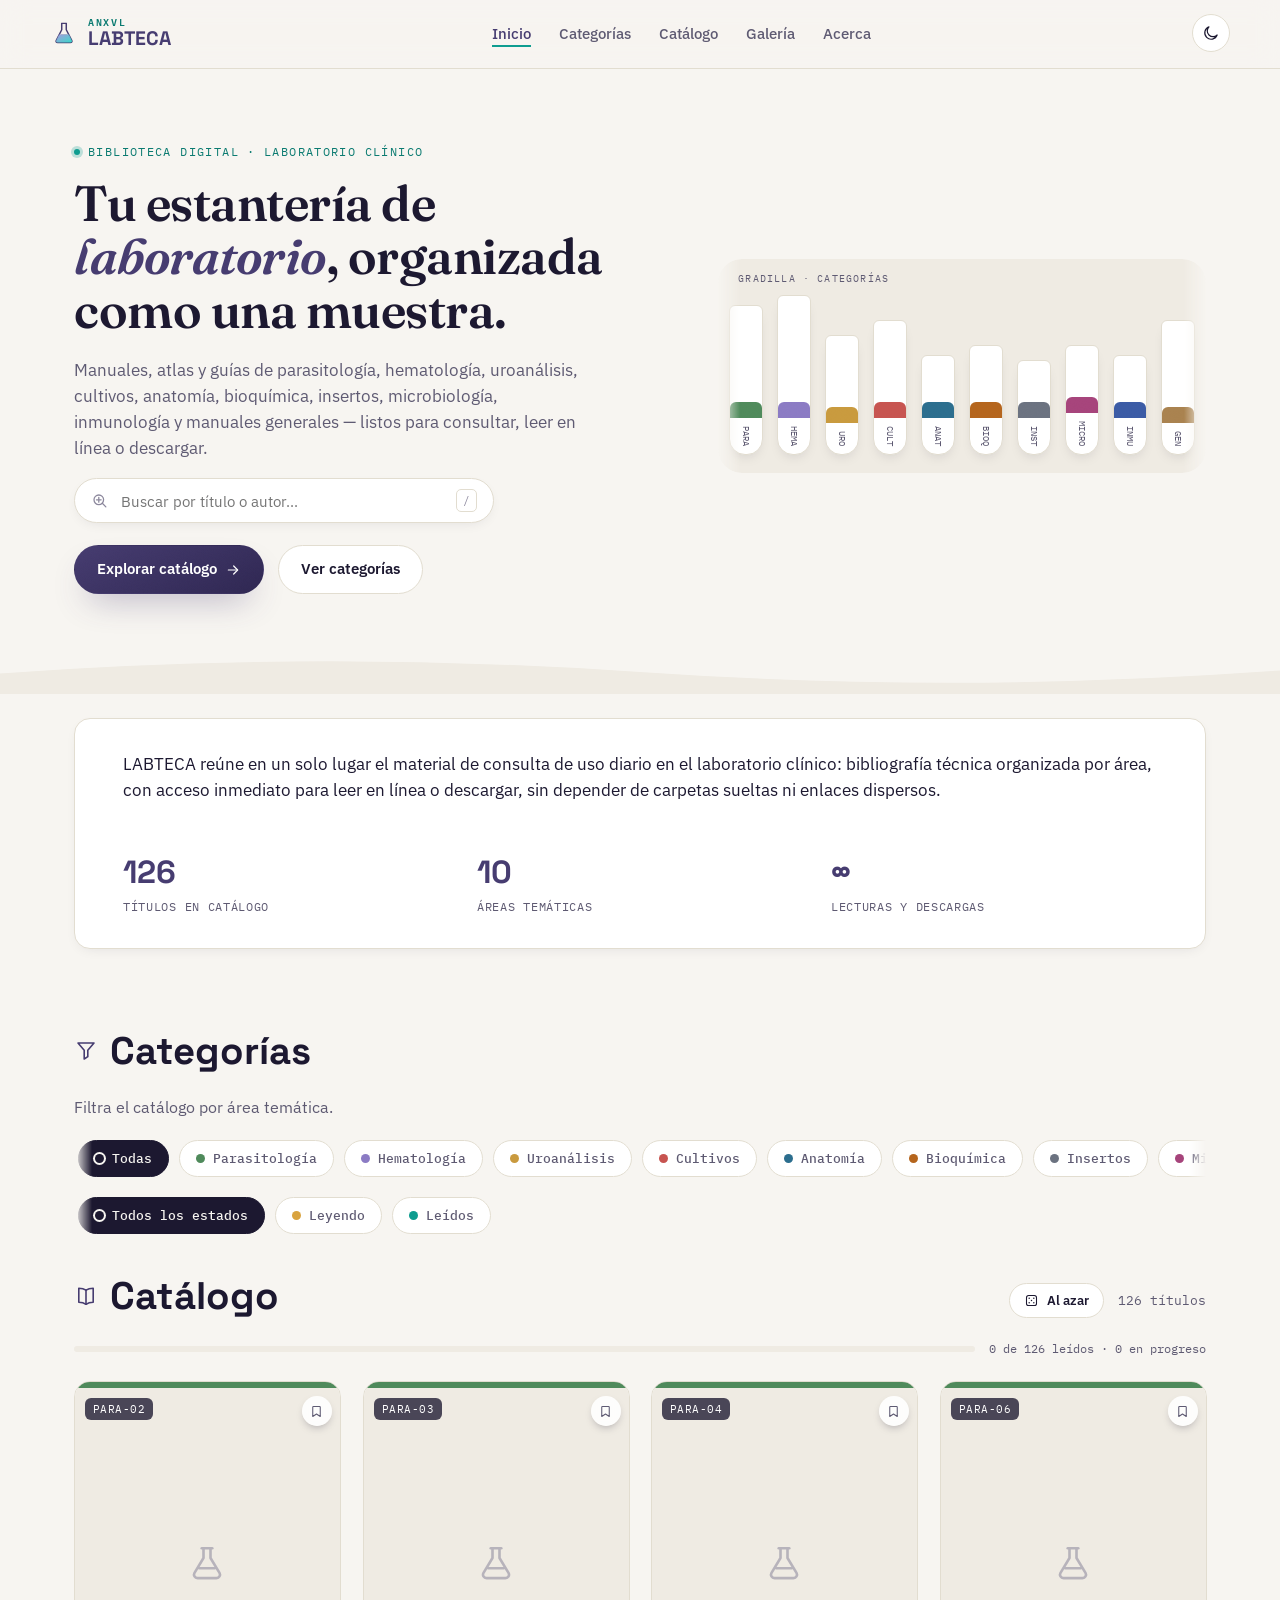
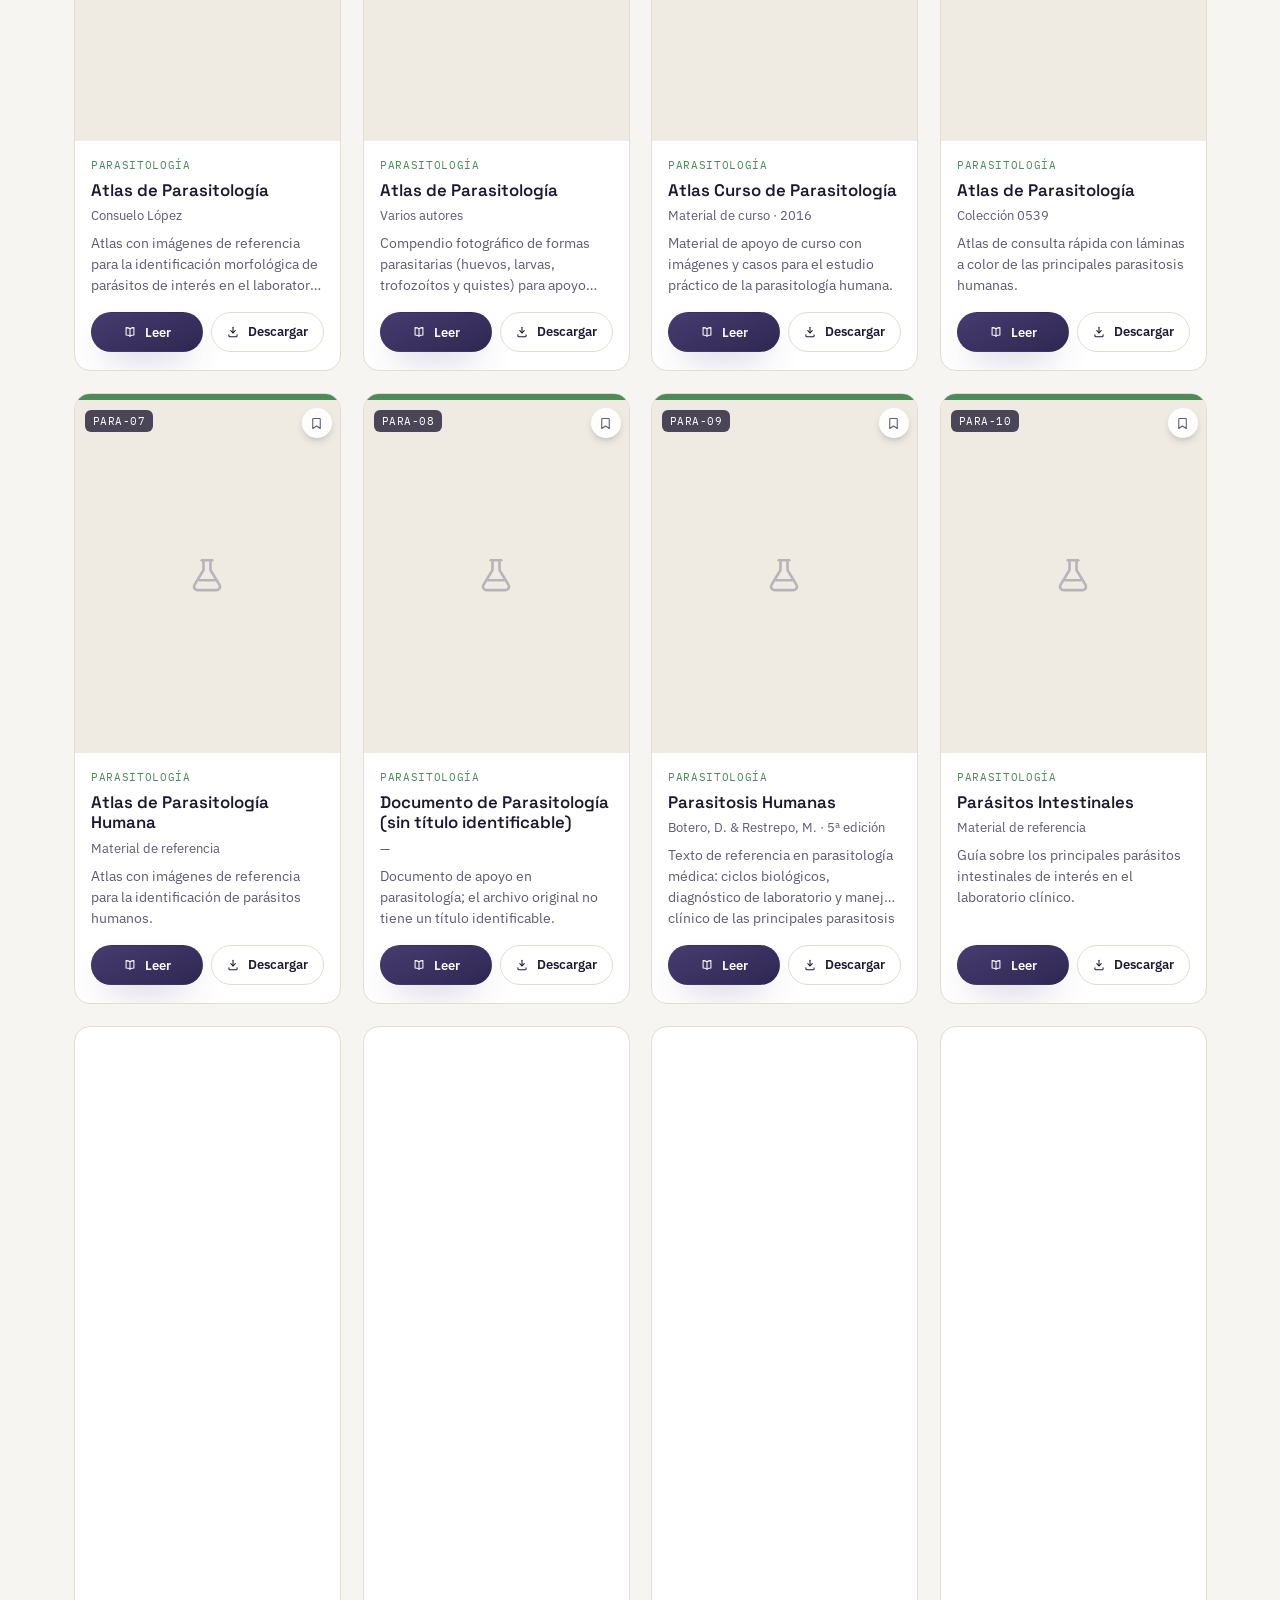
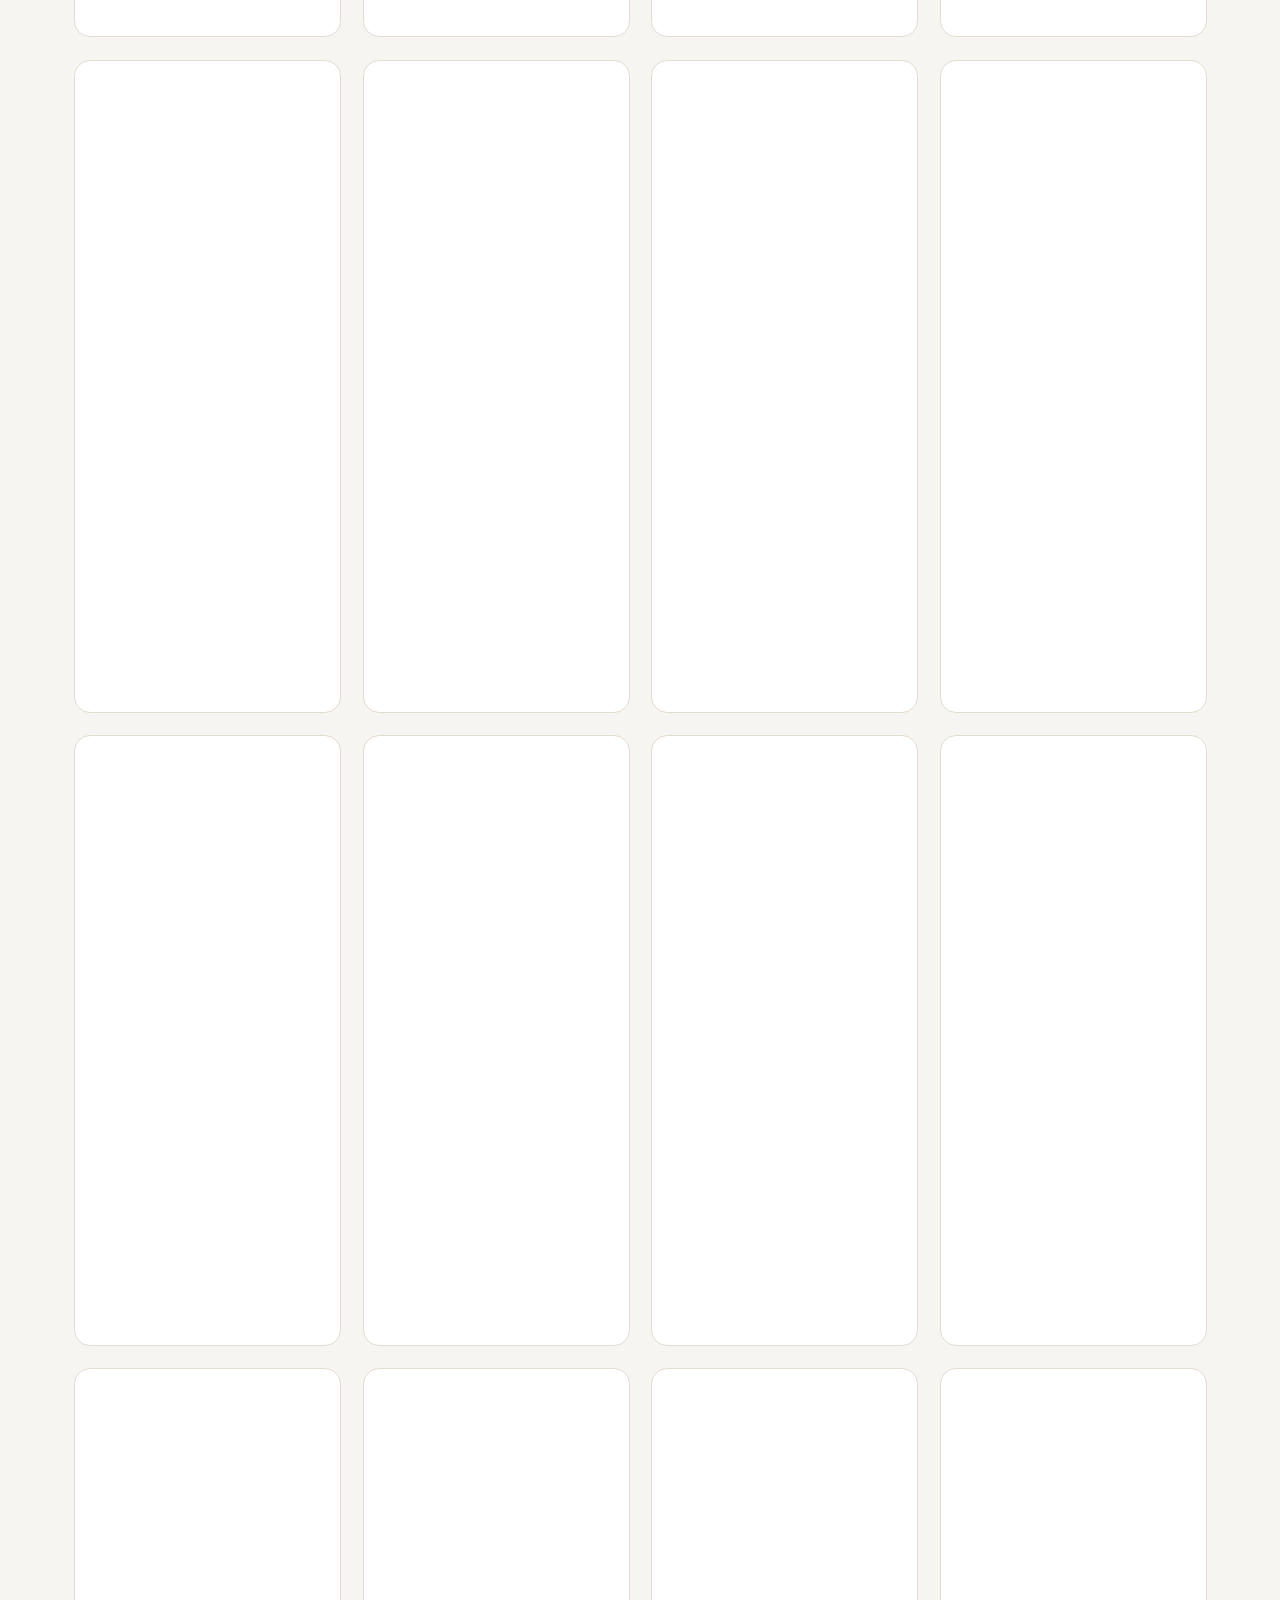
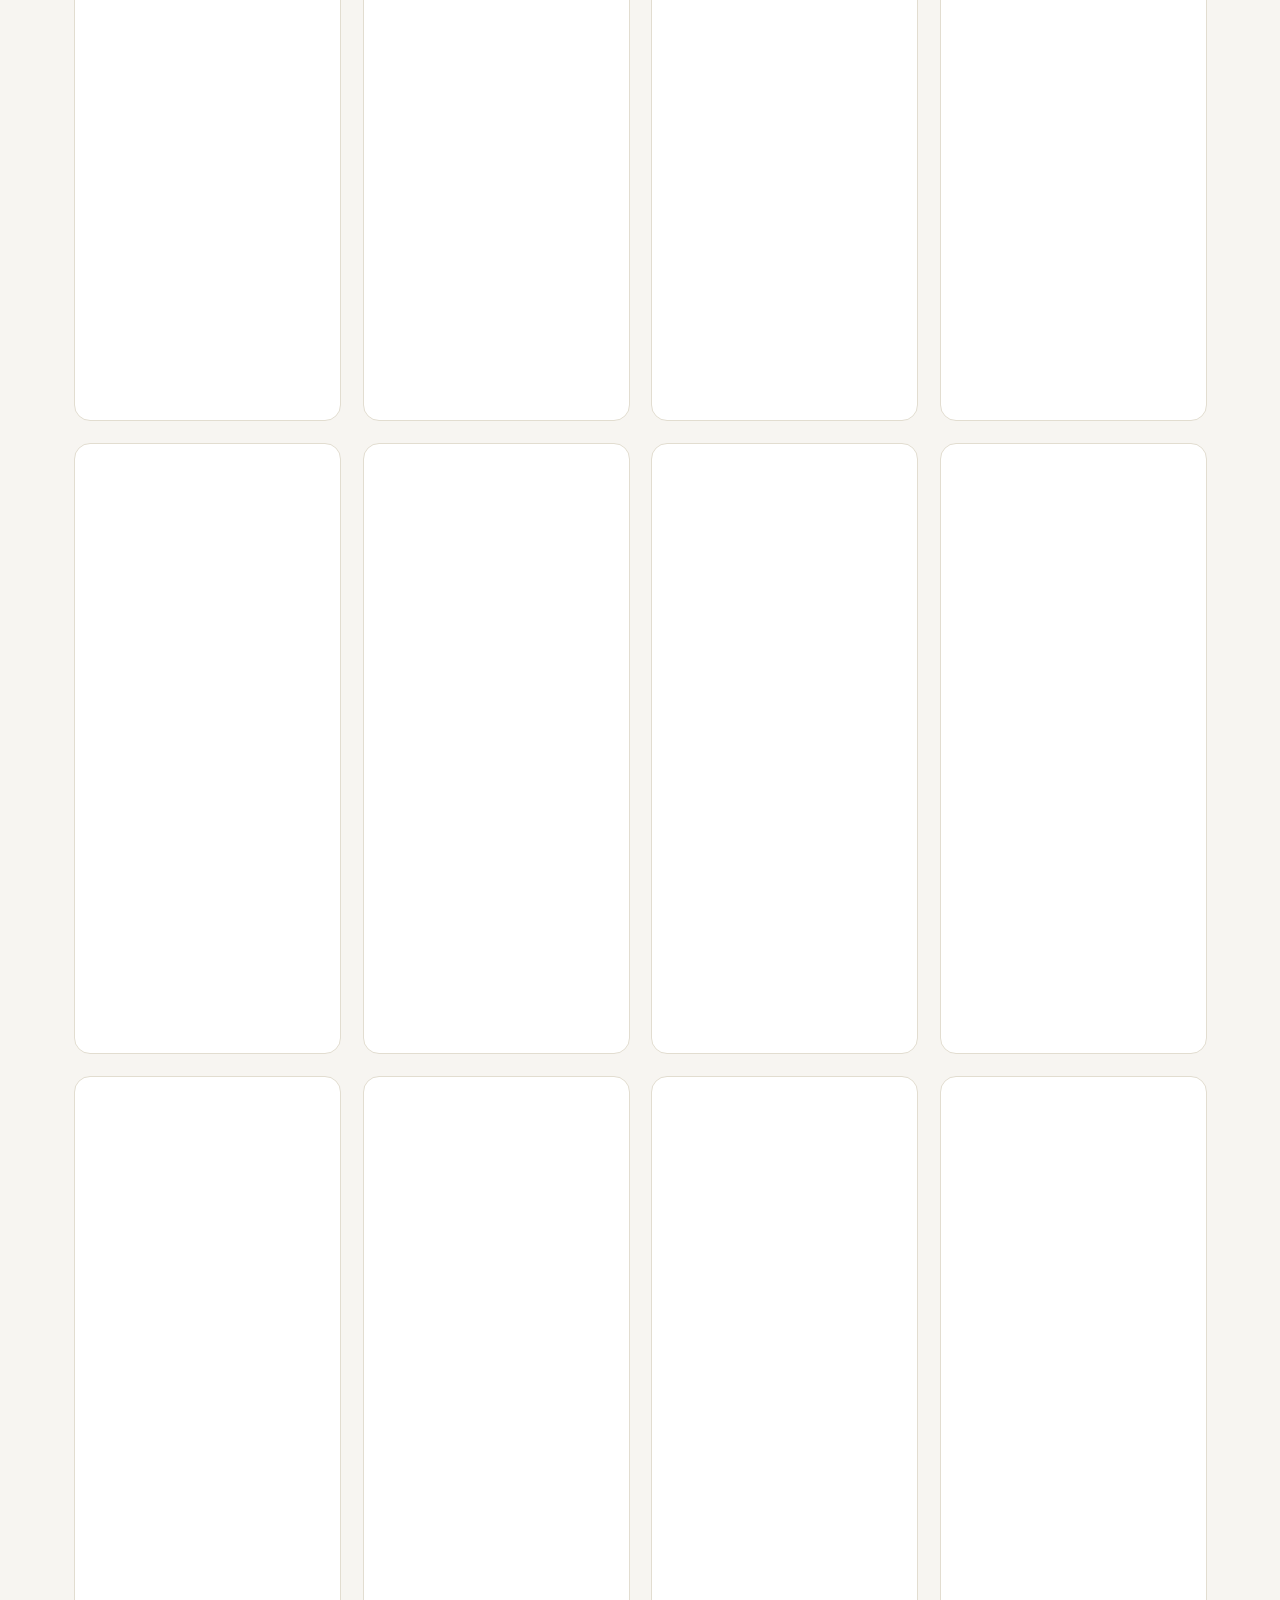
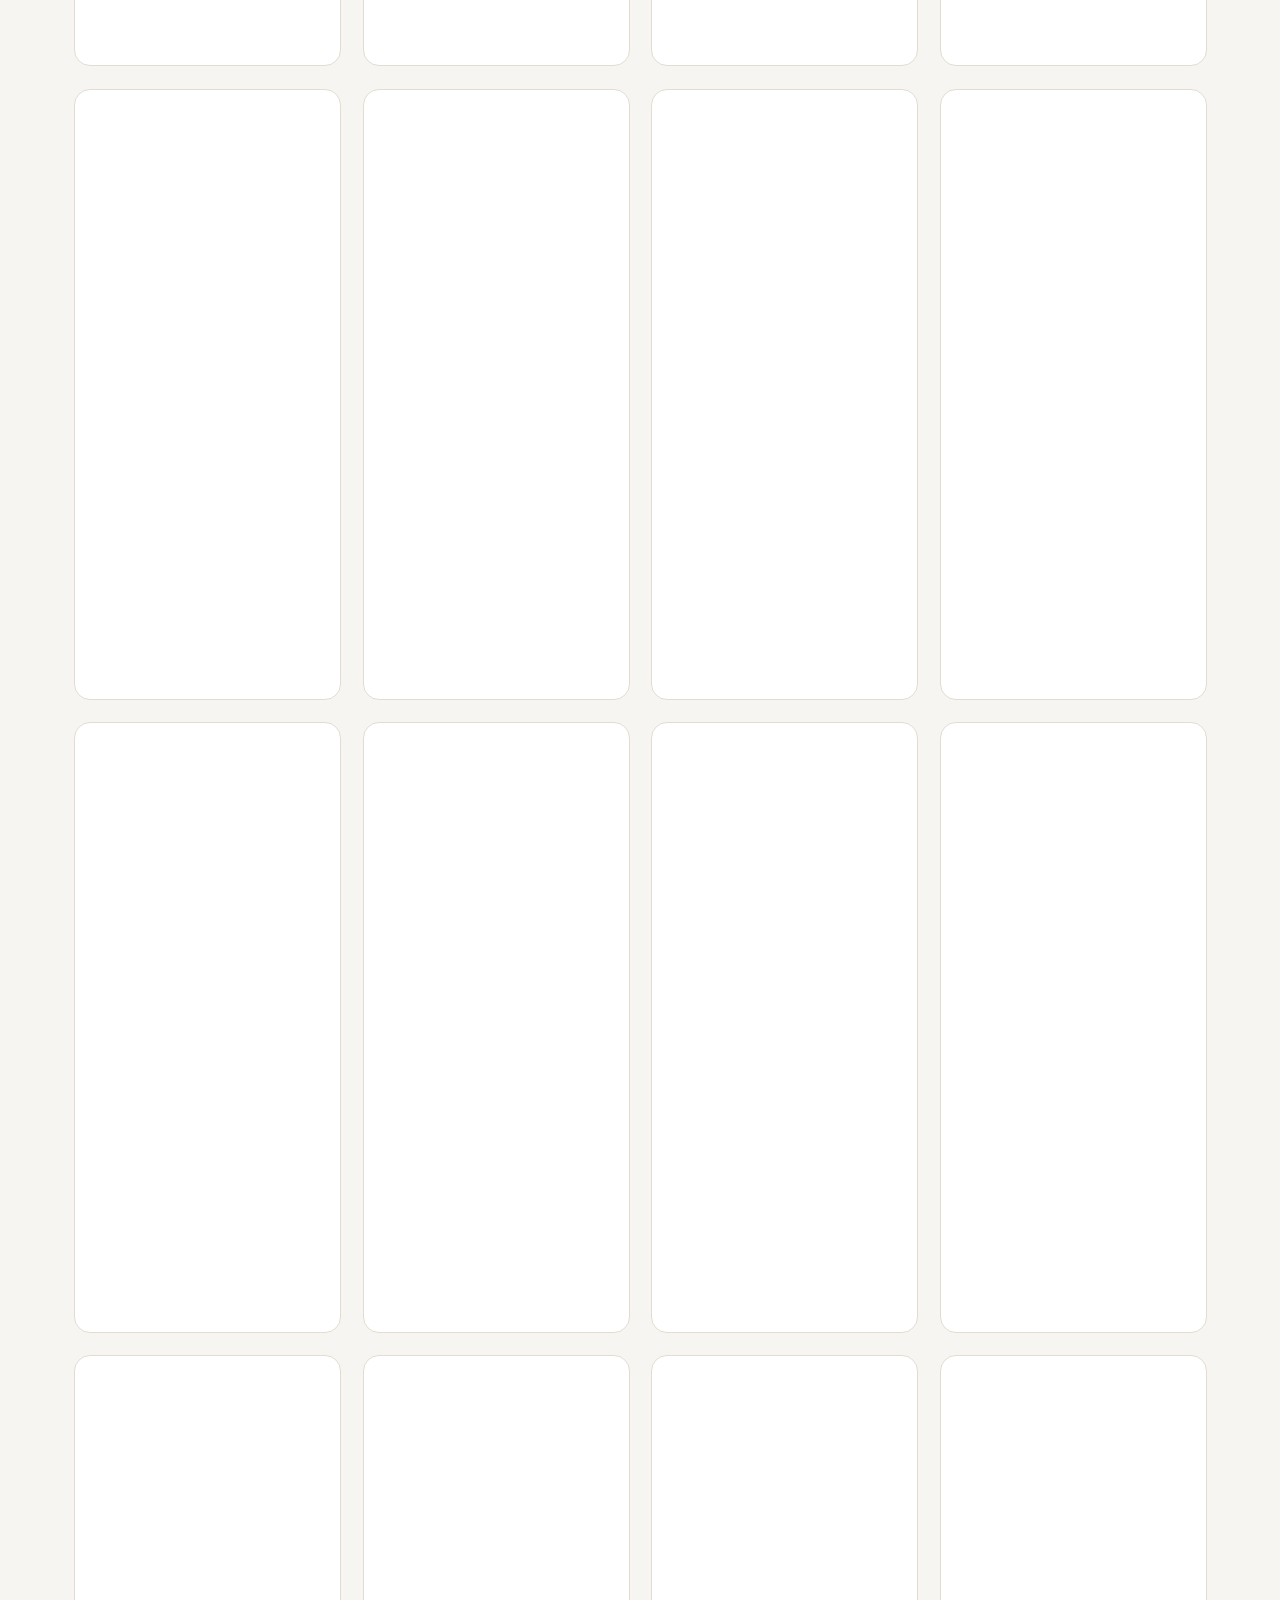
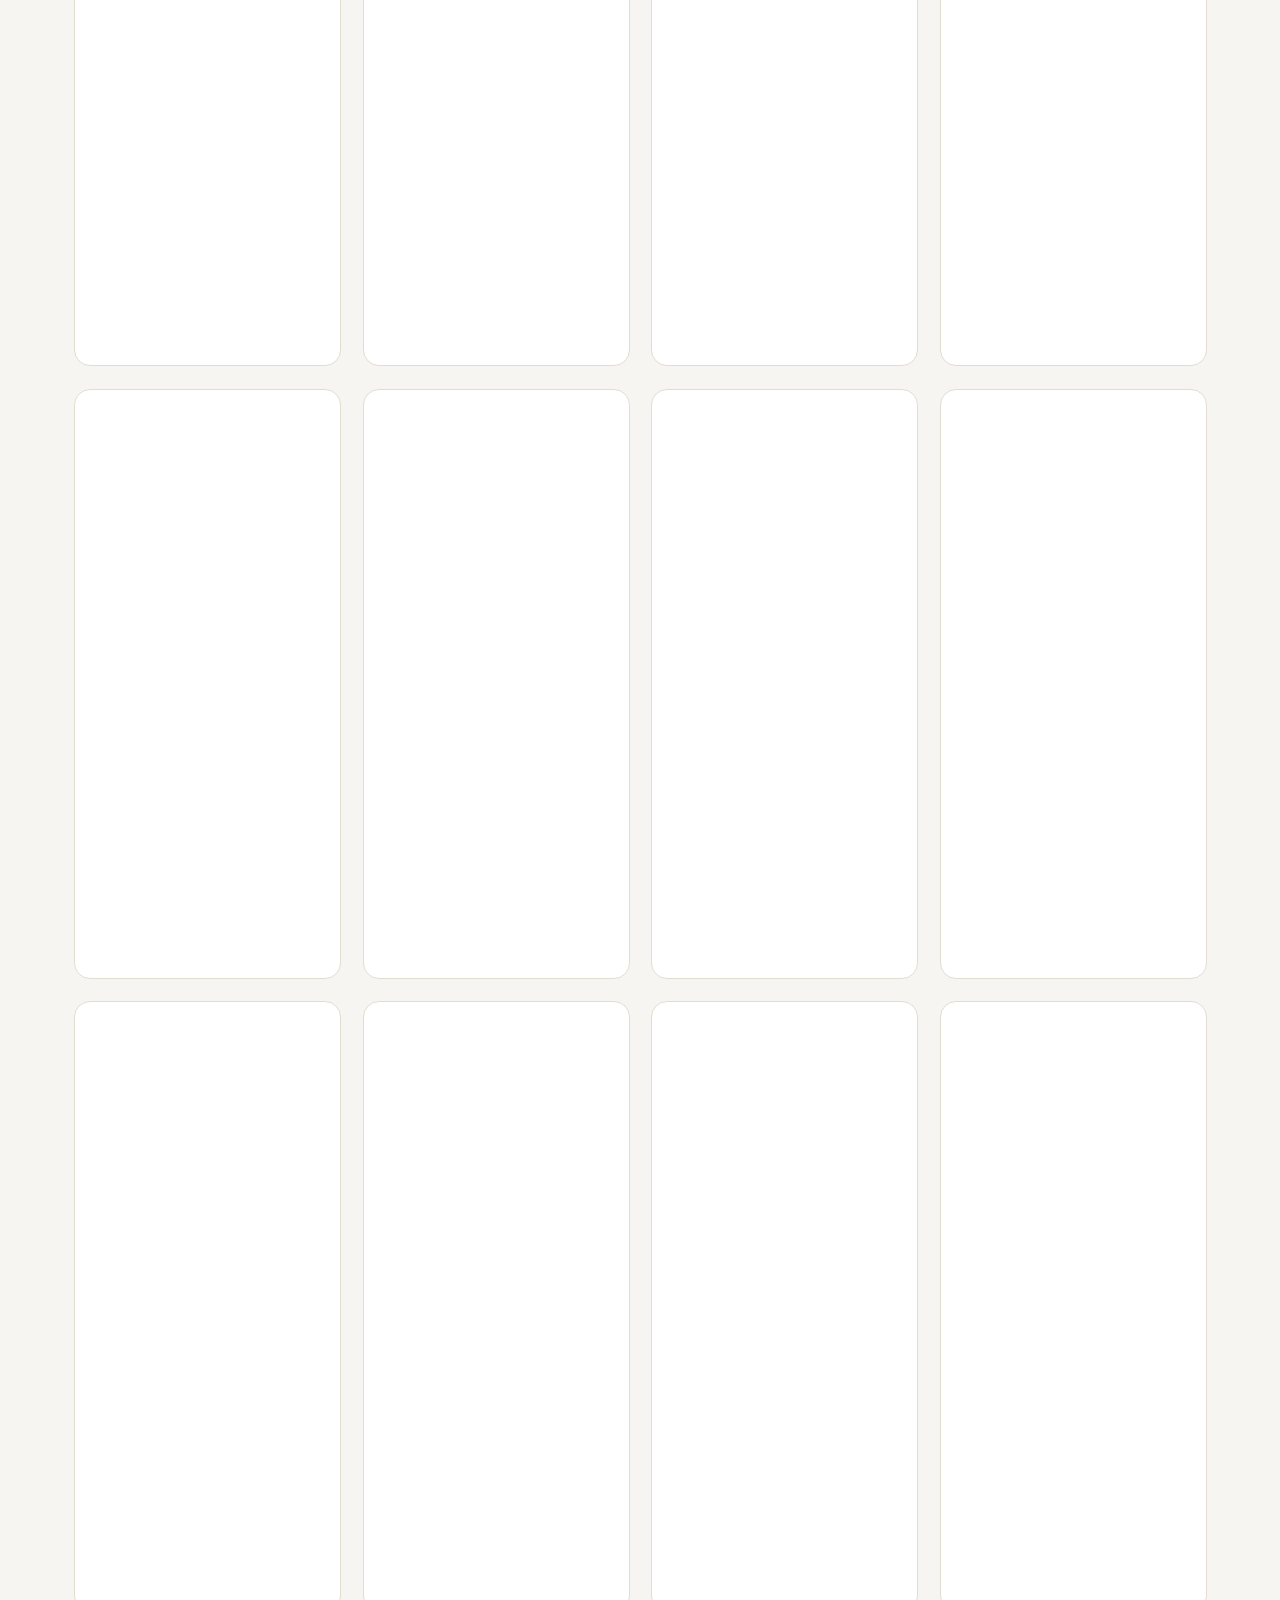
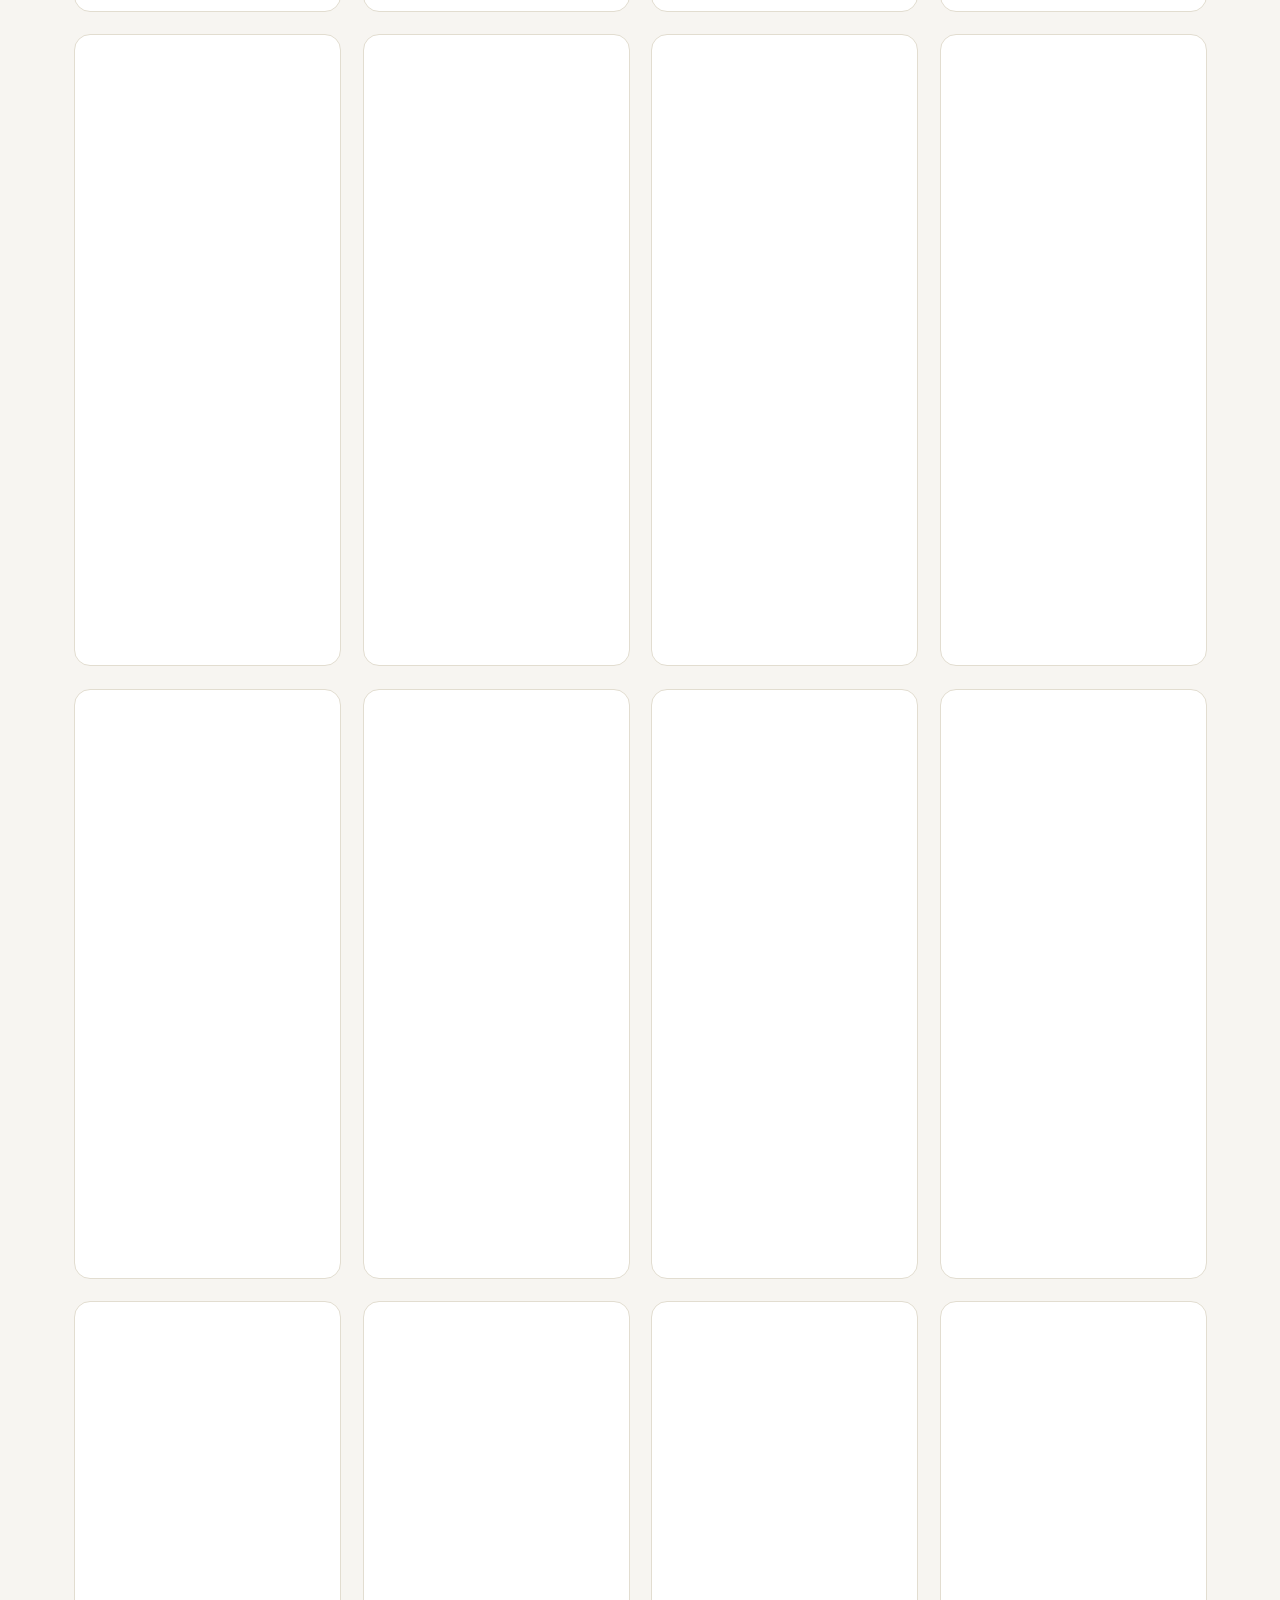
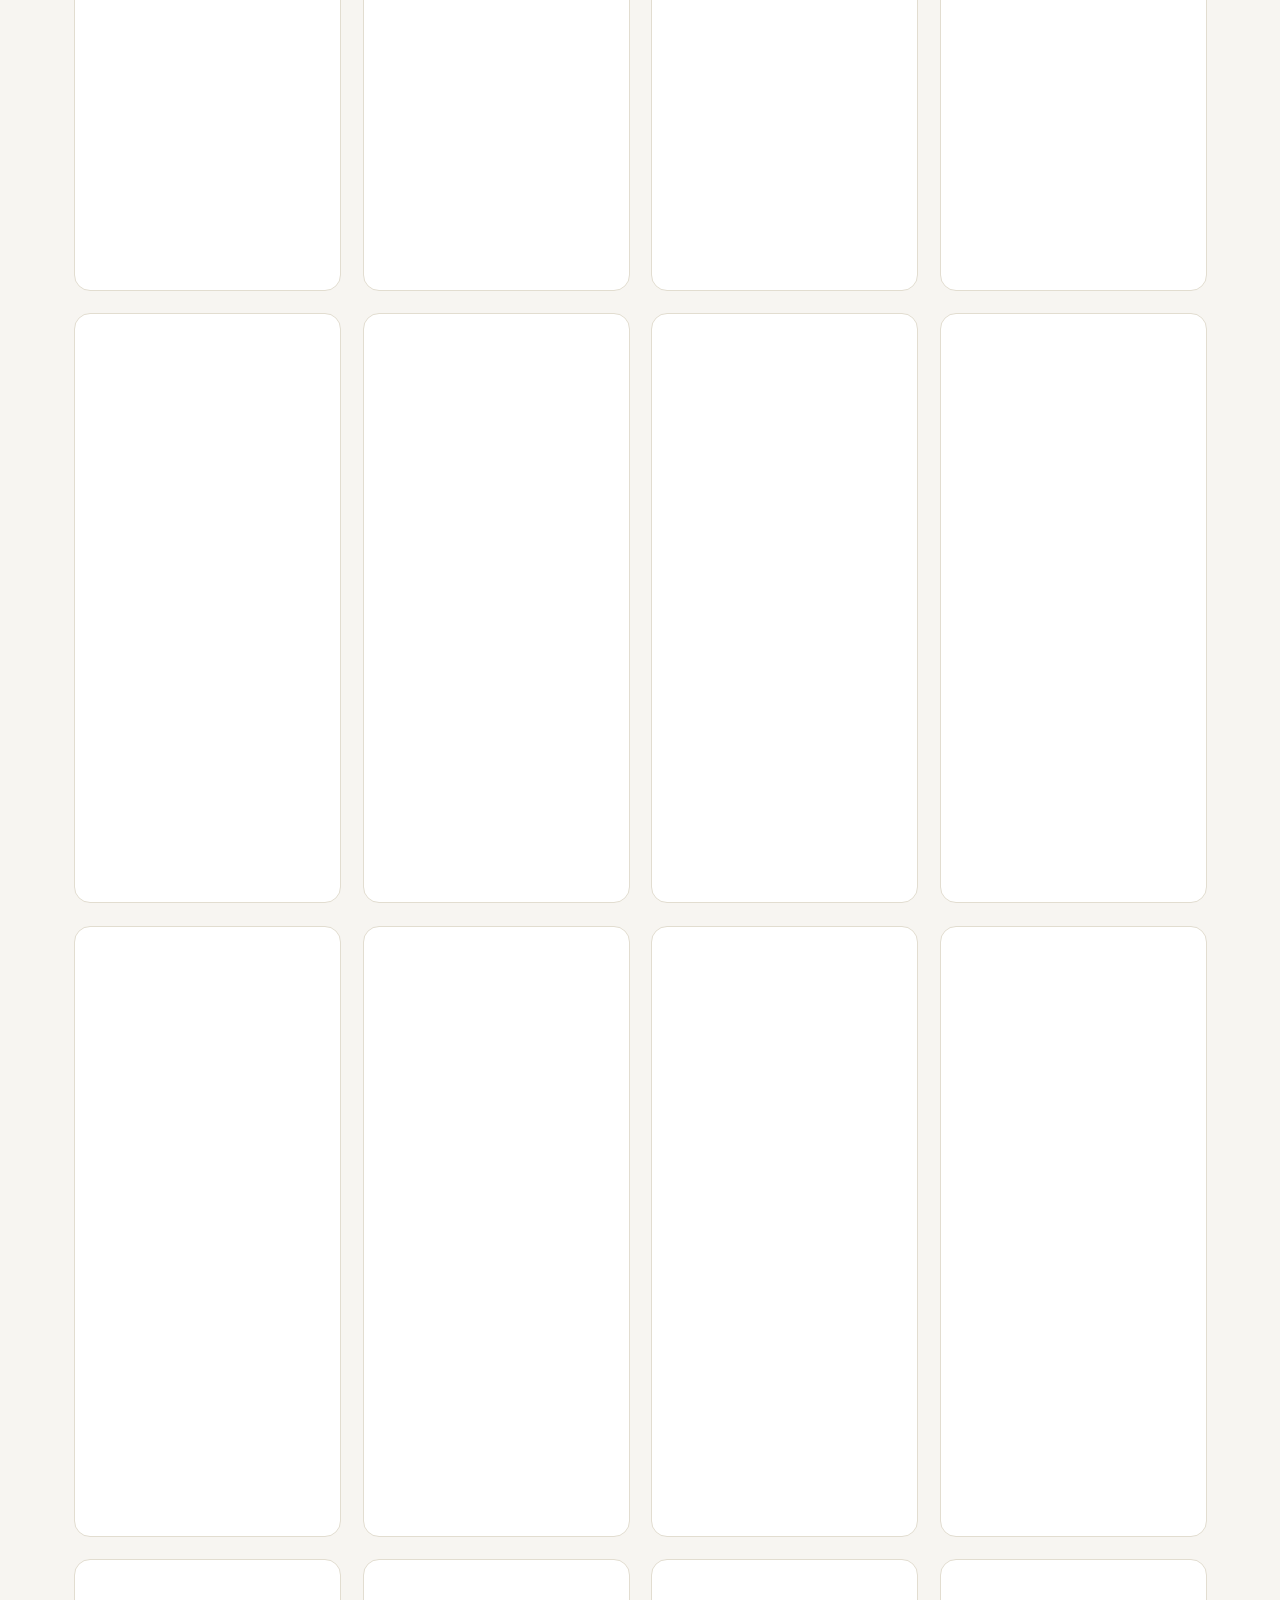
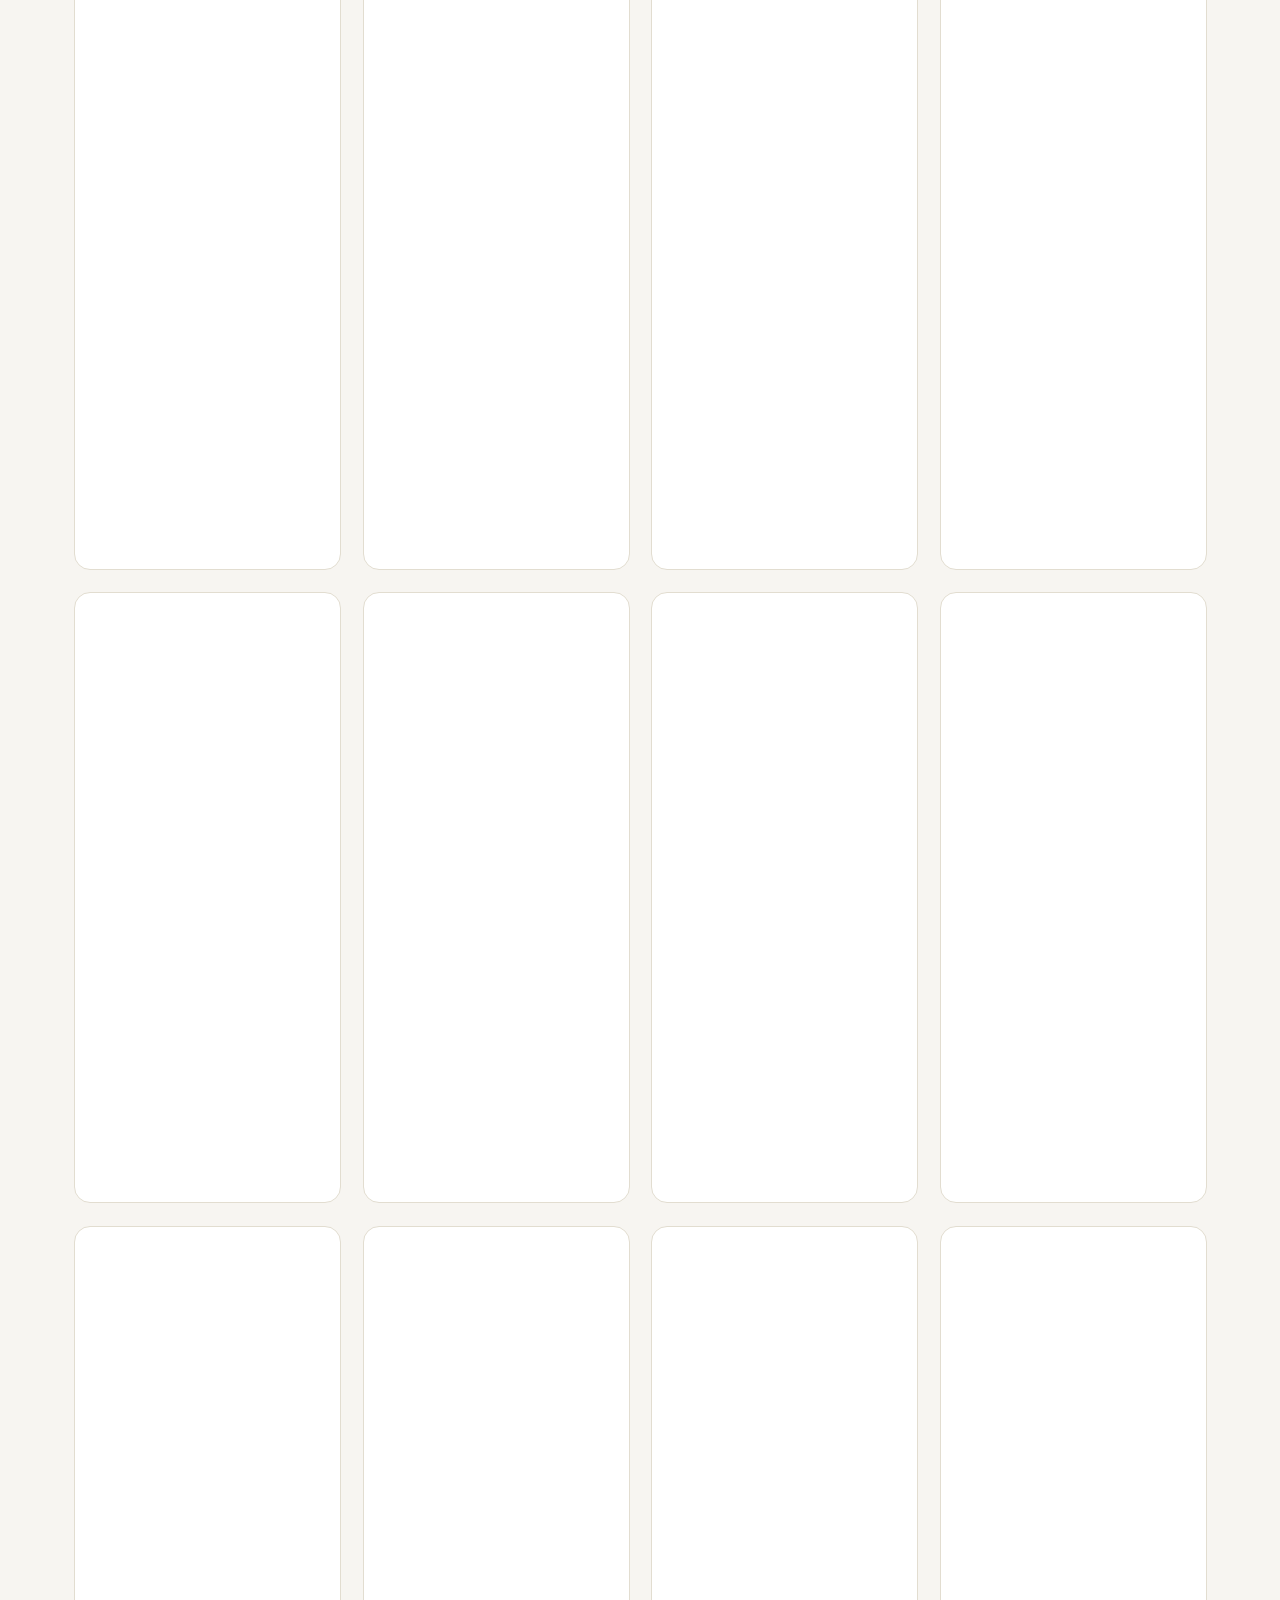
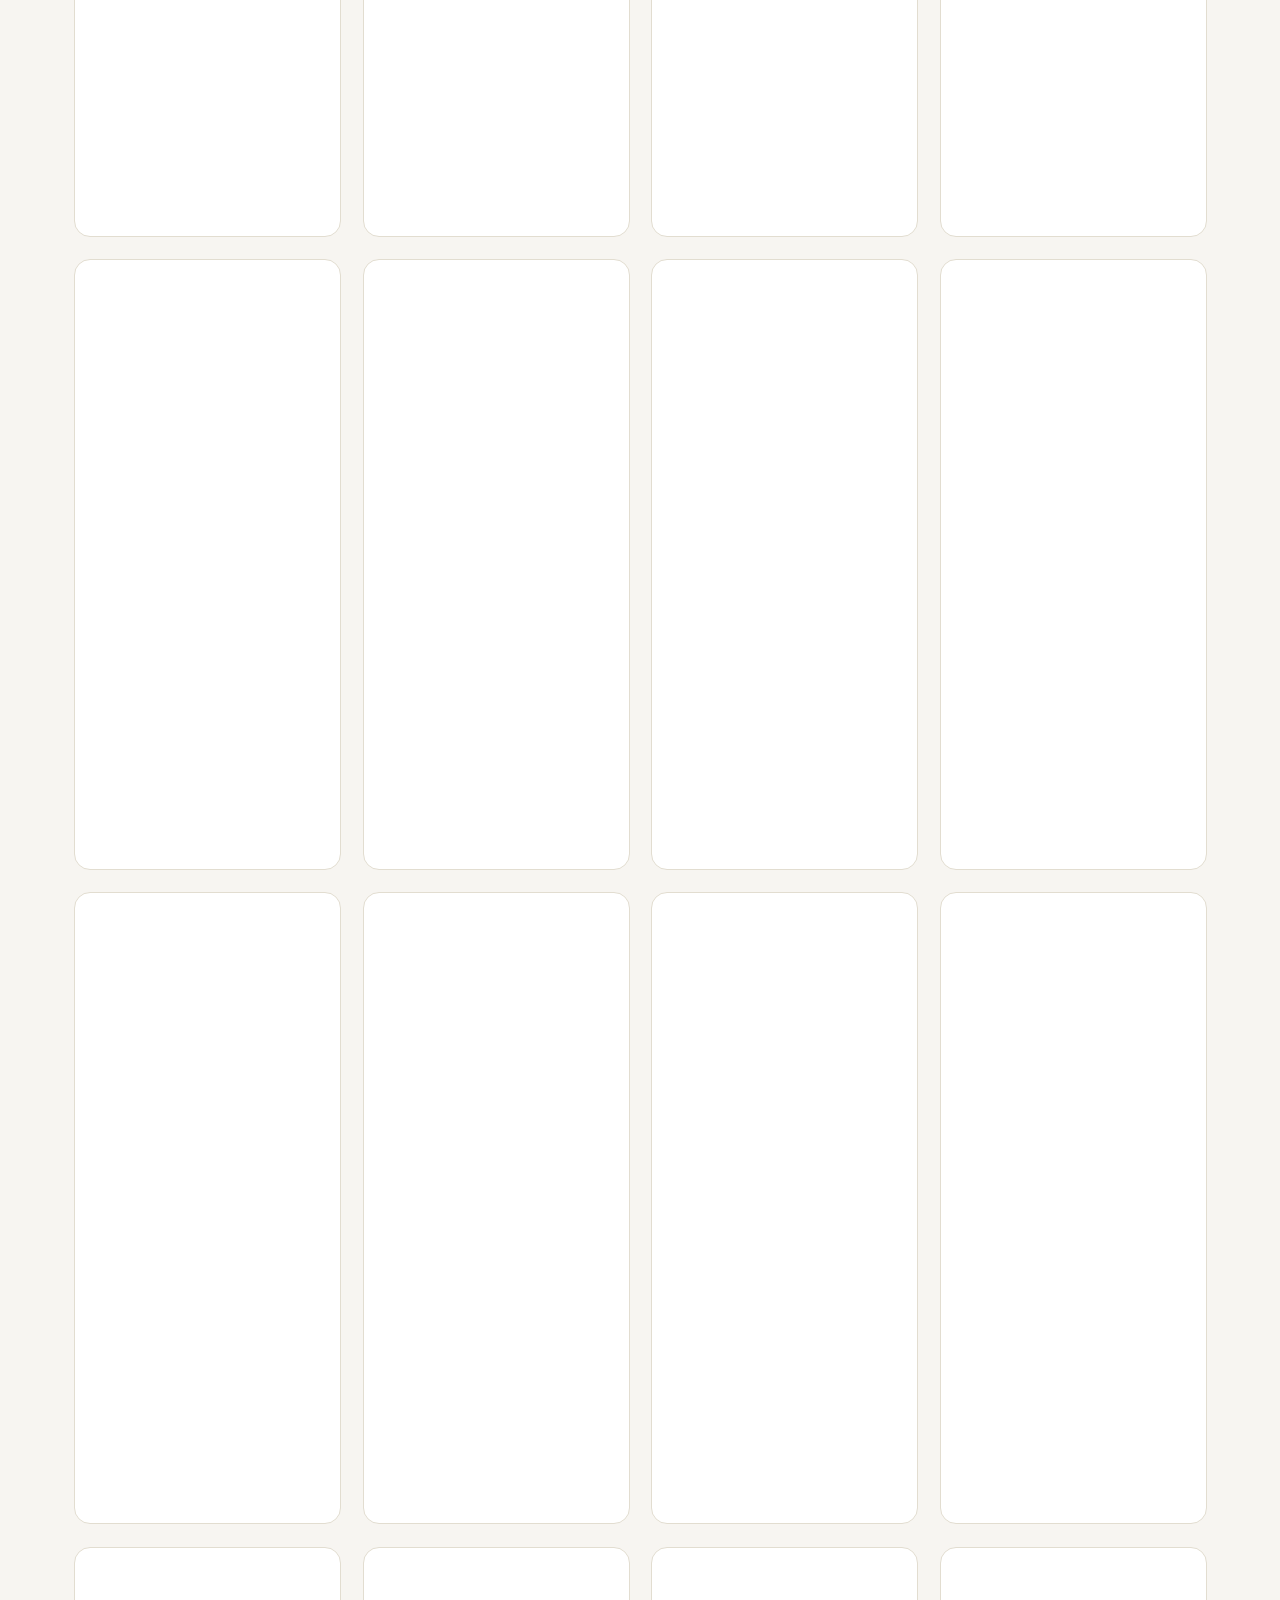
==== commit f7994351: "Add files via upload" ====
--- a/index.html
+++ b/index.html
@@ -5,6 +5,7 @@
 <meta name="viewport" content="width=device-width, initial-scale=1.0">
 <title>ANXVL LABTECA · Biblioteca de Laboratorio Clínico</title>
 <meta name="description" content="Biblioteca digital de laboratorio clínico: parasitología, hematología, uroanálisis, cultivos, anatomía, bioquímica, insertos, microbiología, inmunología y manuales generales.">
+<meta name="author" content="ANXVL">
 <meta name="theme-color" content="#F7F5F1" media="(prefers-color-scheme: light)">
 <meta name="theme-color" content="#000000" media="(prefers-color-scheme: dark)">
 <meta name="color-scheme" content="light dark"> <meta property="og:type" content="website">
@@ -22,21 +23,23 @@
 <link rel="apple-touch-icon" href="assets/icons/apple-touch-icon.png">
 <link rel="manifest" href="manifest.webmanifest">
 <link rel="stylesheet" href="css/style.css">
+<script type="application/ld+json">{"@context":"https://schema.org","@type":"WebSite","name":"ANXVL LABTECA","alternateName":"LABTECA","description":"Biblioteca digital de laboratorio clínico: manuales, atlas y guías organizados por área, listos para consultar, leer en línea o descargar.","inLanguage":"es","author":{"@type":"Person","name":"ANXVL"},"creator":{"@type":"Person","name":"ANXVL"}}</script>
 <script src="guard.js"></script>
 </head>
 <body>
 <a href="#inicio" class="skip-link">Saltar al contenido</a>
-<div id="spaceBg" aria-hidden="true"></div>
+<div id="spaceBg" aria-hidden="true"> <div class="space-nebula"></div> <div class="space-stars space-stars--1"></div> <div class="space-stars space-stars--2"></div> <div class="space-stars space-stars--3"></div> <div class="space-shooting-star"></div>
+</div>
 <div class="grain" aria-hidden="true"></div>
 <div id="themeFlash" aria-hidden="true"></div>
 <noscript> <div style="max-width:640px;margin:60px auto;padding:24px;font-family:sans-serif;text-align:center;"> <p>LABTECA necesita JavaScript activado en tu navegador para mostrar el catálogo, la galería y el lector de documentos.</p> </div>
-</noscript> <header class="site-header" id="siteHeader"> <div class="container nav"> <a href="#inicio" class="brand"> <span class="brand-mark" aria-hidden="true"> <svg viewBox="0 0 24 24" fill="none"><path d="M9 2.5h6" stroke="currentColor" stroke-width="1.7" stroke-linecap="round"/><path d="M9.6 2.5v6.4L4.9 16.6a2.3 2.3 0 0 0 1.98 3.45h10.24a2.3 2.3 0 0 0 1.98-3.45L14.4 8.9V2.5" stroke="currentColor" stroke-width="1.7" stroke-linejoin="round" stroke-linecap="round"/><path class="brand-mark-fill" d="M7.3 14.2h9.4l1.4 2.4a2.3 2.3 0 0 1-1.98 3.45H7.88A2.3 2.3 0 0 1 5.9 16.6z"/></svg> </span> <span class="brand-text"> <span class="brand-kicker">ANXVL</span> <span class="brand-name">LABTECA</span> </span> </a> <nav> <ul class="nav-links" id="navLinks"> <li><a href="#inicio" data-spy="inicio">Inicio</a></li> <li><a href="#categorias" data-spy="categorias">Categorías</a></li> <li><a href="#catalogo" data-spy="catalogo">Catálogo</a></li> <li><a href="#galeria" data-spy="galeria">Galería</a></li> <li><a href="#acerca" data-spy="acerca">Acerca</a></li> </ul> </nav> <div class="nav-actions"> <button class="theme-toggle" id="themeToggle" aria-label="Cambiar tema claro/oscuro"> <svg class="icon-moon" viewBox="0 0 24 24" fill="none" stroke="currentColor" stroke-width="1.6" stroke-linecap="round" stroke-linejoin="round"><path d="M20.2 14.7A8.5 8.5 0 1 1 9.3 3.8a7 7 0 0 0 10.9 10.9Z"/></svg> <svg class="icon-sun" viewBox="0 0 24 24" fill="none" stroke="currentColor" stroke-width="1.6" stroke-linecap="round"><circle cx="12" cy="12" r="4.1"/><path d="M12 2.6v3M12 18.4v3M4.6 4.6l2.1 2.1M17.3 17.3l2.1 2.1M2.6 12h3M18.4 12h3M4.6 19.4l2.1-2.1M17.3 6.7l2.1-2.1"/></svg> </button> <button class="nav-toggle" id="navToggle" aria-label="Abrir menú" aria-expanded="false"> <span></span><span></span><span></span> </button> </div> </div> <div class="header-progress" id="headerProgress" aria-hidden="true"></div>
+</noscript> <header class="site-header" id="siteHeader"> <div class="container nav"> <a href="#inicio" class="brand"> <span class="brand-mark" aria-hidden="true"> <svg viewBox="0 0 64 64" fill="none"> <defs><linearGradient id="brandLiquidHead" x1="0" y1="0" x2="1" y2="1"><stop offset="0" stop-color="#A296DE"/><stop offset="1" stop-color="#2FD9C7"/></linearGradient></defs> <path d="M26.8,10 L26.8,24.6 L14.4,48.8 Q12.3,53.6 17.5,53.6 L46.5,53.6 Q51.7,53.6 49.6,48.8 L37.2,24.6 L37.2,10" stroke="currentColor" stroke-width="3.4" stroke-linejoin="round" stroke-linecap="round"/> <path class="brand-mark-fill" d="M20.7,35.6 L43.3,35.6 L49.6,48.8 Q51.7,53.6 46.5,53.6 L17.5,53.6 Q12.3,53.6 14.4,48.8 Z" fill="url(#brandLiquidHead)" stroke="none"/> <line x1="24.5" y1="35.6" x2="39.5" y2="35.6" stroke="currentColor" stroke-width="1.3" opacity="0.4"/> <line x1="27.3" y1="10" x2="36.7" y2="10" stroke="currentColor" stroke-width="3.4" stroke-linecap="round"/> </svg> </span> <span class="brand-text"> <span class="brand-kicker">ANXVL</span> <span class="brand-name">LABTECA</span> </span> </a> <nav> <ul class="nav-links" id="navLinks"> <li><a href="#inicio" data-spy="inicio">Inicio</a></li> <li><a href="#categorias" data-spy="categorias">Categorías</a></li> <li><a href="#catalogo" data-spy="catalogo">Catálogo</a></li> <li><a href="#galeria" data-spy="galeria">Galería</a></li> <li><a href="#acerca" data-spy="acerca">Acerca</a></li> </ul> </nav> <div class="nav-actions"> <button class="theme-toggle" id="themeToggle" aria-label="Cambiar tema claro/oscuro"> <svg class="icon-moon" viewBox="0 0 24 24" fill="none" stroke="currentColor" stroke-width="1.6" stroke-linecap="round" stroke-linejoin="round"><path d="M20.2 14.7A8.5 8.5 0 1 1 9.3 3.8a7 7 0 0 0 10.9 10.9Z"/></svg> <svg class="icon-sun" viewBox="0 0 24 24" fill="none" stroke="currentColor" stroke-width="1.6" stroke-linecap="round"><circle cx="12" cy="12" r="4.1"/><path d="M12 2.6v3M12 18.4v3M4.6 4.6l2.1 2.1M17.3 17.3l2.1 2.1M2.6 12h3M18.4 12h3M4.6 19.4l2.1-2.1M17.3 6.7l2.1-2.1"/></svg> </button> <button class="nav-toggle" id="navToggle" aria-label="Abrir menú" aria-expanded="false"> <span></span><span></span><span></span> </button> </div> </div> <div class="header-progress" id="headerProgress" aria-hidden="true"></div>
 </header> <section class="hero" id="inicio"> <div class="container hero-grid"> <div class="reveal" data-reveal> <span class="eyebrow">Biblioteca digital · Laboratorio clínico</span> <h1>Tu estantería de <em>laboratorio</em>, organizada como una muestra.</h1> <p class="lead">Manuales, atlas y guías de parasitología, hematología, uroanálisis, cultivos, anatomía, bioquímica, insertos, microbiología, inmunología y manuales generales — listos para consultar, leer en línea o descargar.</p> <div class="search-box"> <svg class="search-icon" viewBox="0 0 24 24" fill="none" stroke="currentColor" stroke-width="1.7" stroke-linecap="round" stroke-linejoin="round"><circle cx="10.4" cy="10.4" r="6.4"/><line x1="10.4" y1="7.3" x2="10.4" y2="13.5"/><line x1="7.3" y1="10.4" x2="13.5" y2="10.4"/><line x1="15.1" y1="15.1" x2="19.8" y2="19.8"/></svg> <input type="text" id="searchInput" placeholder="Buscar por título o autor..."> <span class="search-kbd">/</span> </div> <div class="hero-actions"> <a href="#catalogo" class="btn btn-primary"> <span>Explorar catálogo</span> <svg viewBox="0 0 24 24" fill="none" stroke="currentColor" stroke-width="1.8" stroke-linecap="round" stroke-linejoin="round"><path d="M5 12h13"/><path d="M13 6l6 6-6 6"/></svg> </a> <a href="#categorias" class="btn btn-ghost">Ver categorías</a> </div> </div> <div class="rack reveal" data-reveal data-reveal-delay="120" aria-hidden="false"> <a href="#" class="tube tube--2" data-cat="parasitologia"><span class="tube-liquid" style="background:var(--cat-parasitologia)"></span><span class="tube-cap" style="background:var(--cat-parasitologia)"></span><span class="tube-label">PARA</span></a> <a href="#" class="tube tube--4" data-cat="hematologia"><span class="tube-liquid" style="background:var(--cat-hematologia)"></span><span class="tube-cap" style="background:var(--cat-hematologia)"></span><span class="tube-label">HEMA</span></a> <a href="#" class="tube tube--1" data-cat="uroanalisis"><span class="tube-liquid" style="background:var(--cat-uroanalisis)"></span><span class="tube-cap" style="background:var(--cat-uroanalisis)"></span><span class="tube-label">URO</span></a> <a href="#" class="tube tube--6" data-cat="cultivos"><span class="tube-liquid" style="background:var(--cat-cultivos)"></span><span class="tube-cap" style="background:var(--cat-cultivos)"></span><span class="tube-label">CULT</span></a> <a href="#" class="tube tube--3" data-cat="anatomia"><span class="tube-liquid" style="background:var(--cat-anatomia)"></span><span class="tube-cap" style="background:var(--cat-anatomia)"></span><span class="tube-label">ANAT</span></a> <a href="#" class="tube tube--5" data-cat="bioquimica"><span class="tube-liquid" style="background:var(--cat-bioquimica)"></span><span class="tube-cap" style="background:var(--cat-bioquimica)"></span><span class="tube-label">BIOQ</span></a> <a href="#" class="tube tube--7" data-cat="insertos"><span class="tube-liquid" style="background:var(--cat-insertos)"></span><span class="tube-cap" style="background:var(--cat-insertos)"></span><span class="tube-label">INST</span></a> <a href="#" class="tube tube--5" data-cat="microbiologia"><span class="tube-liquid" style="background:var(--cat-microbiologia)"></span><span class="tube-cap" style="background:var(--cat-microbiologia)"></span><span class="tube-label">MICRO</span></a> <a href="#" class="tube tube--3" data-cat="inmunologia"><span class="tube-liquid" style="background:var(--cat-inmunologia)"></span><span class="tube-cap" style="background:var(--cat-inmunologia)"></span><span class="tube-label">INMU</span></a> <a href="#" class="tube tube--6" data-cat="general"><span class="tube-liquid" style="background:var(--cat-general)"></span><span class="tube-cap" style="background:var(--cat-general)"></span><span class="tube-label">GEN</span></a> </div> </div> <svg class="hero-divider" viewBox="0 0 1440 60" preserveAspectRatio="none" aria-hidden="true"><path d="M0 32 Q 360 0 720 30 T 1440 28 V60 H0 Z"></path></svg>
 </section> <section class="about" id="acerca"> <div class="container"> <div class="about-card reveal" data-reveal> <p class="lead-text" style="color:var(--ink); font-size:1.05rem;">LABTECA reúne en un solo lugar el material de consulta de uso diario en el laboratorio clínico: bibliografía técnica organizada por área, con acceso inmediato para leer en línea o descargar, sin depender de carpetas sueltas ni enlaces dispersos.</p> <div class="about-stat"><div class="num" id="statBooks" data-count="0">0</div><div class="label">Títulos en catálogo</div></div> <div class="about-stat"><div class="num" id="statCats" data-count="0">0</div><div class="label">Áreas temáticas</div></div> <div class="about-stat"><div class="num num-infinity">∞</div><div class="label">Lecturas y descargas</div></div> </div> </div>
 </section> <section class="filters-section" id="categorias"> <div class="container"> <h2 class="section-title reveal" data-reveal> <svg class="section-icon" viewBox="0 0 24 24" fill="none" stroke="currentColor" stroke-width="1.6" stroke-linecap="round" stroke-linejoin="round"><path d="M4 5h16l-6.2 7.3v6.4L10.2 21v-8.7z"/></svg> Categorías </h2> <p class="section-sub reveal" data-reveal>Filtra el catálogo por área temática.</p> <div class="filters" id="filters"></div> <div class="filters status-filters" id="statusFilters"> <button class="chip is-active" data-status="all"><span class="dot" style="background:var(--ink)"></span>Todos los estados</button> <button class="chip" data-status="leyendo"><span class="dot" style="background:#D9A33E"></span>Leyendo</button> <button class="chip" data-status="leido"><span class="dot" style="background:var(--accent)"></span>Leídos</button> </div> </div>
 </section> <section class="catalog" id="catalogo"> <div class="container"> <div class="catalog-head reveal" data-reveal> <h2 class="section-title" style="margin:0;"> <svg class="section-icon" viewBox="0 0 24 24" fill="none" stroke="currentColor" stroke-width="1.6" stroke-linecap="round" stroke-linejoin="round"><path d="M12 6.2C10.2 4.9 7.6 4.2 4.8 4.2v14.1c2.8 0 5.4.7 7.2 2 1.8-1.3 4.4-2 7.2-2V4.2c-2.8 0-5.4.7-7.2 2Z"/><path d="M12 6.2v14.1"/></svg> Catálogo </h2> <div class="catalog-head-actions"> <button class="btn btn-ghost btn-sm" id="randomBookBtn" type="button" title="Abrir un libro al azar del catálogo"> <svg viewBox="0 0 24 24" fill="none" stroke="currentColor" stroke-width="1.7" stroke-linecap="round" stroke-linejoin="round"><rect x="4" y="4" width="16" height="16" rx="3.4"/><circle cx="8.3" cy="8.3" r="1.15" fill="currentColor" stroke="none"/><circle cx="15.7" cy="8.3" r="1.15" fill="currentColor" stroke="none"/><circle cx="12" cy="12" r="1.15" fill="currentColor" stroke="none"/><circle cx="8.3" cy="15.7" r="1.15" fill="currentColor" stroke="none"/><circle cx="15.7" cy="15.7" r="1.15" fill="currentColor" stroke="none"/></svg> <span>Al azar</span> </button> <span class="count-tag" id="countTag"></span> </div> </div> <div class="continue-row" id="continueRow" hidden> <span class="continue-label">Retomar</span> <div class="continue-list" id="continueList"></div> </div> <div class="progress-row reveal" data-reveal> <div class="progress-bar" id="progressBar"><span id="progressBarFill"></span></div> <span class="progress-tag" id="progressTag"></span> </div> <div class="grid" id="bookGrid"></div> </div>
 </section> <section class="gallery-section" id="galeria"> <div class="container"> <div class="gallery-head reveal" data-reveal> <div> <h2 class="section-title" style="margin-bottom:4px;"> <svg class="section-icon" viewBox="0 0 24 24" fill="none" stroke="currentColor" stroke-width="1.6" stroke-linecap="round" stroke-linejoin="round"><path d="M4 8.6A1.6 1.6 0 0 1 5.6 7h1.9L8.7 5.3h6.6L16.5 7h1.9A1.6 1.6 0 0 1 20 8.6v9A1.6 1.6 0 0 1 18.4 19H5.6A1.6 1.6 0 0 1 4 17.6z"/><circle cx="12" cy="12.7" r="3.4"/></svg> Imágenes de laboratorio </h2> <p style="margin-bottom:0;">Fotografías propias del espacio, equipos y procedimientos.</p> </div> <span class="count-tag" id="galleryCount"></span> </div> <div class="gallery-grid" id="galleryGrid" style="margin-top:18px;"></div> <div class="gallery-pager" id="galleryPager"> <button class="icon-btn" id="galleryPrev" aria-label="Página anterior de fotos"> <svg viewBox="0 0 24 24" fill="none" stroke="currentColor" stroke-width="1.8" stroke-linecap="round" stroke-linejoin="round"><path d="M14.5 17l-5-5 5-5"/></svg> </button> <span class="pager-label" id="galleryPageLabel">Página 1 / 1</span> <button class="icon-btn" id="galleryNext" aria-label="Página siguiente de fotos"> <svg viewBox="0 0 24 24" fill="none" stroke="currentColor" stroke-width="1.8" stroke-linecap="round" stroke-linejoin="round"><path d="M9.5 17l5-5-5-5"/></svg> </button> </div> </div>
-</section> <footer class="site-footer"> <div class="container footer-grid"> <div> <a href="#inicio" class="brand"> <span class="brand-mark" aria-hidden="true"> <svg viewBox="0 0 24 24" fill="none"><path d="M9 2.5h6" stroke="currentColor" stroke-width="1.7" stroke-linecap="round"/><path d="M9.6 2.5v6.4L4.9 16.6a2.3 2.3 0 0 0 1.98 3.45h10.24a2.3 2.3 0 0 0 1.98-3.45L14.4 8.9V2.5" stroke="currentColor" stroke-width="1.7" stroke-linejoin="round" stroke-linecap="round"/><path class="brand-mark-fill" d="M7.3 14.2h9.4l1.4 2.4a2.3 2.3 0 0 1-1.98 3.45H7.88A2.3 2.3 0 0 1 5.9 16.6z"/></svg> </span> <span class="brand-text"> <span class="brand-kicker">ANXVL</span> <span class="brand-name">LABTECA</span> </span> </a> <p class="foot-note">Biblioteca digital de laboratorio clínico. Material con fines de consulta y estudio.</p> <p class="foot-credit">Un proyecto de <span class="foot-credit-name">ANXVL</span> · cero huellas</p> </div> <small>© <span id="year"></span> ANXVL LABTECA</small> </div>
+</section> <footer class="site-footer"> <div class="container footer-grid"> <div> <a href="#inicio" class="brand"> <span class="brand-mark" aria-hidden="true"> <svg viewBox="0 0 64 64" fill="none"> <defs><linearGradient id="brandLiquidFoot" x1="0" y1="0" x2="1" y2="1"><stop offset="0" stop-color="#A296DE"/><stop offset="1" stop-color="#2FD9C7"/></linearGradient></defs> <path d="M26.8,10 L26.8,24.6 L14.4,48.8 Q12.3,53.6 17.5,53.6 L46.5,53.6 Q51.7,53.6 49.6,48.8 L37.2,24.6 L37.2,10" stroke="currentColor" stroke-width="3.4" stroke-linejoin="round" stroke-linecap="round"/> <path class="brand-mark-fill" d="M20.7,35.6 L43.3,35.6 L49.6,48.8 Q51.7,53.6 46.5,53.6 L17.5,53.6 Q12.3,53.6 14.4,48.8 Z" fill="url(#brandLiquidFoot)" stroke="none"/> <line x1="24.5" y1="35.6" x2="39.5" y2="35.6" stroke="currentColor" stroke-width="1.3" opacity="0.4"/> <line x1="27.3" y1="10" x2="36.7" y2="10" stroke="currentColor" stroke-width="3.4" stroke-linecap="round"/> </svg> </span> <span class="brand-text"> <span class="brand-kicker">ANXVL</span> <span class="brand-name">LABTECA</span> </span> </a> <p class="foot-note">Biblioteca digital de laboratorio clínico. Material con fines de consulta y estudio.</p> </div> <small>© <span id="year"></span> ANXVL LABTECA</small> </div>
 </footer> <button class="to-top" id="toTop" aria-label="Volver arriba"> <svg viewBox="0 0 24 24" fill="none" stroke="currentColor" stroke-width="1.9" stroke-linecap="round" stroke-linejoin="round"><path d="M12 18V6"/><path d="M6.5 11.5L12 6l5.5 5.5"/></svg>
 </button> <div class="reader-overlay" id="readerOverlay"> <div class="reader-panel" role="dialog" aria-modal="true" aria-label="Lector de documento"> <div class="reader-bar"> <div class="reader-titles"> <div class="t" id="readerTitle">Título</div> <div class="c" id="readerCode">CODIGO</div> </div> <div class="reader-bar-actions"> <div class="zoom-group"> <button class="icon-btn" id="zoomOut" aria-label="Alejar"> <svg viewBox="0 0 24 24" fill="none" stroke="currentColor" stroke-width="1.7" stroke-linecap="round" stroke-linejoin="round"><circle cx="10.3" cy="10.3" r="6.1"/><line x1="7.6" y1="10.3" x2="13" y2="10.3"/><line x1="15" y1="15" x2="19.5" y2="19.5"/></svg> </button> <span class="zoom-level" id="zoomLevel">100%</span> <button class="icon-btn" id="zoomIn" aria-label="Acercar"> <svg viewBox="0 0 24 24" fill="none" stroke="currentColor" stroke-width="1.7" stroke-linecap="round" stroke-linejoin="round"><circle cx="10.3" cy="10.3" r="6.1"/><line x1="10.3" y1="7.6" x2="10.3" y2="13"/><line x1="7.6" y1="10.3" x2="13" y2="10.3"/><line x1="15" y1="15" x2="19.5" y2="19.5"/></svg> </button> </div> <a class="icon-btn" id="readerDownload" href="#" target="_blank" rel="noopener" aria-label="Descargar"> <svg viewBox="0 0 24 24" fill="none" stroke="currentColor" stroke-width="1.7" stroke-linecap="round" stroke-linejoin="round"><path d="M12 3.5v9.5"/><path d="M8 9.5l4 4 4-4"/><path d="M4.7 16.8v2a1.7 1.7 0 0 0 1.7 1.7h11.2a1.7 1.7 0 0 0 1.7-1.7v-2"/></svg> </a> <button class="icon-btn" id="readerClose" aria-label="Cerrar"> <svg viewBox="0 0 24 24" fill="none" stroke="currentColor" stroke-width="1.8" stroke-linecap="round"><path d="M6.5 6.5l11 11M17.5 6.5l-11 11"/></svg> </button> </div> </div> <div class="reader-body"> <div class="reader-frame-wrap" id="readerFrameWrap"></div> <div class="reader-fallback" id="readerFallback"> <p>No se pudo cargar el documento.<br>Verifica que el archivo de Drive esté compartido como "Cualquiera con el enlace".</p> </div> </div> </div>
 </div> <div class="lightbox" id="lightbox" role="dialog" aria-modal="true" aria-label="Visor de fotos de la galería"> <div class="lightbox-stage"> <span class="lightbox-count" id="lightboxCount"></span> <button class="icon-btn lightbox-close" id="lightboxClose" aria-label="Cerrar imagen"> <svg viewBox="0 0 24 24" fill="none" stroke="currentColor" stroke-width="1.8" stroke-linecap="round"><path d="M6.5 6.5l11 11M17.5 6.5l-11 11"/></svg> </button> <button class="icon-btn lightbox-nav lightbox-prev" id="lightboxPrev" aria-label="Foto anterior"> <svg viewBox="0 0 24 24" fill="none" stroke="currentColor" stroke-width="1.9" stroke-linecap="round" stroke-linejoin="round"><path d="M14.5 17l-5-5 5-5"/></svg> </button> <img id="lightboxImg" src="" alt=""> <button class="icon-btn lightbox-nav lightbox-next" id="lightboxNext" aria-label="Foto siguiente"> <svg viewBox="0 0 24 24" fill="none" stroke="currentColor" stroke-width="1.9" stroke-linecap="round" stroke-linejoin="round"><path d="M9.5 17l5-5-5-5"/></svg> </button> </div>
--- a/css/style.css
+++ b/css/style.css
@@ -1 +1 @@
-:root{--bg:#F7F5F1;--bg-alt:#EFEBE3;--surface:#FFFFFF;--surface-2:#FBFAF7;--ink:#1C1830;--ink-soft:#5E5A72;--ink-faint:#8B879C;--line:#E2DDD0;--line-soft:#EAE5D9;--brand:#463C70; --brand-dark:#2F2752;--brand-light:#6657A0;--accent:#0E9C8F; --accent-dark:#0A7A70;--accent-light:#3FBDAE;--accent-glow-soft:rgba(14,156,143,.25);--accent-glow-strong:rgba(14,156,143,.16);--cat-parasitologia:#4F8A5B;--cat-hematologia:#8B7BC4;--cat-uroanalisis:#C99A3E;--cat-cultivos:#C75450;--cat-anatomia:#2C6E8E;--cat-bioquimica:#B5651D;--cat-insertos:#6B7280;--cat-microbiologia:#A6447B;--cat-inmunologia:#3B5BA5;--cat-general:#A9824F;--cat-galeria:#2F9E96;--radius:16px;--radius-sm:10px;--shadow-sm:0 4px 14px -6px rgba(28,24,48,.12);--shadow:0 14px 36px -14px rgba(28,24,48,.20);--shadow-lg:0 30px 70px -20px rgba(28,24,48,.28);--shadow-brand:0 16px 34px -14px rgba(70,60,112,.45);--drive-bar-offset:56px;--ease:cubic-bezier(.22,1,.36,1);--ease-soft:cubic-bezier(.4,0,.2,1);--font-display:'Space Grotesk',sans-serif;--font-serif:'Fraunces',serif;--font-body:'IBM Plex Sans',sans-serif;--font-mono:'IBM Plex Mono',monospace} html[data-theme="dark"]{--bg:#000000;--bg-alt:#0A0A0E;--surface:#121017;--surface-2:#16131C;--ink:#ECE9F6;--ink-soft:#B3ABCB;--ink-faint:#7B7494;--line:#2C2738;--line-soft:#211D2C;--brand:#A296DE;--brand-dark:#8678C8;--brand-light:#C2B8EC;--accent:#45DCCE;--accent-dark:#2FB6AA;--accent-light:#79E8DD;--accent-glow-soft:rgba(69,220,206,.28);--accent-glow-strong:rgba(69,220,206,.20);--shadow-sm:0 4px 14px -6px rgba(0,0,0,.45);--shadow:0 14px 36px -14px rgba(0,0,0,.55);--shadow-lg:0 30px 70px -20px rgba(0,0,0,.7);--shadow-brand:0 16px 38px -14px rgba(162,150,222,.35)}html[data-theme="dark"] body{background:transparent}html[data-theme="dark"] .card-code{background:rgba(0,0,0,.6)}html[data-theme="dark"] .btn-primary{color:#16121F}html[data-theme="dark"] .site-header{background:rgba(0,0,0,.7)}html[data-theme="dark"] .reader-fallback{color:#fff}html[data-theme="dark"] .grain{opacity:.05} #spaceBg{display:none}html[data-theme="dark"] #spaceBg{display:block;position:fixed;inset:0;z-index:-2;pointer-events:none;overflow:hidden;background:radial-gradient(ellipse 700px 550px at 12% 18%,rgba(162,150,222,.20),transparent 60%),radial-gradient(ellipse 800px 650px at 88% 78%,rgba(69,220,206,.14),transparent 60%),radial-gradient(ellipse 500px 500px at 60% 40%,rgba(134,120,200,.10),transparent 65%),#000}html[data-theme="dark"] #spaceBg::before,html[data-theme="dark"] #spaceBg::after{content:'';position:absolute;inset:-20%;background-repeat:repeat}html[data-theme="dark"] #spaceBg::before{background-image:radial-gradient(1.6px 1.6px at 8% 22%,#fff 60%,transparent),radial-gradient(1.2px 1.2px at 33% 64%,#fff 60%,transparent),radial-gradient(1.6px 1.6px at 58% 14%,#fff 60%,transparent),radial-gradient(1.2px 1.2px at 79% 73%,#fff 60%,transparent),radial-gradient(1.6px 1.6px at 24% 86%,#fff 60%,transparent),radial-gradient(1.2px 1.2px at 91% 38%,#fff 60%,transparent),radial-gradient(1.6px 1.6px at 47% 49%,#fff 60%,transparent),radial-gradient(1.2px 1.2px at 14% 47%,#fff 60%,transparent),radial-gradient(1.6px 1.6px at 68% 92%,#fff 60%,transparent),radial-gradient(1.2px 1.2px at 43% 30%,#fff 60%,transparent);background-size:220px 220px;opacity:.85;animation:space-drift 140s linear infinite,space-twinkle 4s ease-in-out infinite alternate}html[data-theme="dark"] #spaceBg::after{background-image:radial-gradient(1px 1px at 11% 28%,#fff 50%,transparent),radial-gradient(1px 1px at 53% 58%,#fff 50%,transparent),radial-gradient(1px 1px at 76% 19%,#fff 50%,transparent),radial-gradient(1px 1px at 29% 79%,#fff 50%,transparent),radial-gradient(1px 1px at 88% 63%,#fff 50%,transparent),radial-gradient(1px 1px at 6% 54%,#fff 50%,transparent),radial-gradient(1px 1px at 64% 8%,#fff 50%,transparent);background-size:340px 340px;opacity:.5;animation:space-drift 220s linear infinite reverse,space-twinkle 6s ease-in-out infinite alternate-reverse}@keyframes space-drift{from{transform:translate(0,0)}to{transform:translate(-220px,-220px)}}@keyframes space-twinkle{from{opacity:.35}to{opacity:1}} .grain{position:fixed;inset:0;z-index:1000;pointer-events:none;opacity:.025;mix-blend-mode:overlay;background-image:url("data:image/svg+xml,%3Csvg xmlns='http://www.w3.org/2000/svg' width='120' height='120'%3E%3Cfilter id='n'%3E%3CfeTurbulence type='fractalNoise' baseFrequency='0.9' numOctaves='2' stitchTiles='stitch'/%3E%3C/filter%3E%3Crect width='100%25' height='100%25' filter='url(%23n)'/%3E%3C/svg%3E")}*{box-sizing:border-box;-webkit-tap-highlight-color:transparent}::selection{background:var(--brand);color:#fff}html[data-theme="dark"]::selection{background:var(--accent);color:#0A0A0E}html{scroll-behavior:smooth}html,body{overflow-x:hidden;width:100%}body{margin:0;background:var(--bg);color:var(--ink);font-family:var(--font-body);line-height:1.55;-webkit-font-smoothing:antialiased}img{max-width:100%;display:block}figure,blockquote,dl{margin:0}a{color:inherit}.container{width:100%;max-width:1180px;margin:0 auto;padding:0 24px}.eyebrow{font-family:var(--font-mono);font-size:.72rem;letter-spacing:.12em;text-transform:uppercase;color:var(--accent-dark);display:inline-flex;align-items:center;gap:8px}.eyebrow::before{content:'';width:6px;height:6px;border-radius:50%;background:var(--accent);box-shadow:0 0 0 3px var(--accent-glow-soft)}h1,h2,h3{font-family:var(--font-display);margin:0 0 .4em;color:var(--ink)}h2{font-size:clamp(1.6rem,1.1rem + 1.8vw,2.4rem)}.section-title{display:flex;align-items:center;gap:12px}.section-icon{width:24px;height:24px;flex-shrink:0;color:var(--brand)}.section-sub{margin-bottom:14px}p{margin:0 0 1em;color:var(--ink-soft)}button{font-family:inherit;cursor:pointer}:focus-visible{outline:3px solid var(--accent);outline-offset:2px;border-radius:4px}.skip-link{position:fixed;top:-100px;left:12px;z-index:1000;background:var(--brand);color:#fff;text-decoration:none;font-family:var(--font-mono);font-size:.85rem;font-weight:600;padding:12px 18px;border-radius:8px;box-shadow:var(--shadow);transition:top .2s var(--ease)}.skip-link:focus{top:12px}@media (prefers-reduced-motion:reduce){*{animation-duration:.001ms !important;transition-duration:.001ms !important;scroll-behavior:auto !important}} #themeFlash{position:fixed;inset:0;z-index:9999;pointer-events:none;opacity:0}#themeFlash.is-covering{opacity:1}#themeFlash.is-fading{transition:opacity .38s var(--ease-soft);opacity:0} [data-reveal]{opacity:0;transform:translateY(22px);transition:opacity .7s var(--ease),transform .7s var(--ease)}[data-reveal].is-visible{opacity:1;transform:none} .site-header{position:sticky;top:0;z-index:60;background:rgba(247,245,241,.82);-webkit-backdrop-filter:blur(14px) saturate(140%);backdrop-filter:blur(14px) saturate(140%);border-bottom:1px solid var(--line);transition:box-shadow .3s var(--ease-soft),background .3s var(--ease-soft)}.site-header.is-scrolled{box-shadow:0 8px 24px -16px rgba(28,24,48,.3)}.header-progress{height:2px;width:0%;background:linear-gradient(90deg,var(--accent),var(--brand));transition:width .15s linear}.nav{display:flex;align-items:center;justify-content:space-between;padding:14px 0}.brand{display:flex;align-items:center;gap:10px;text-decoration:none}.brand-mark{width:28px;height:28px;flex-shrink:0;color:var(--brand);display:flex;align-items:center;justify-content:center;transition:transform .35s var(--ease)}.brand-mark svg{width:100%;height:100%}.brand-mark-fill{fill:var(--accent);opacity:.9;stroke:none !important;transition:opacity .3s}.brand:hover .brand-mark{transform:rotate(-10deg) scale(1.1)}.brand:hover .brand-mark-fill{opacity:1}.brand-text{display:flex;flex-direction:column;gap:2px;line-height:1}.brand-kicker{font-family:var(--font-mono);font-size:.6rem;font-weight:600;letter-spacing:.18em;color:var(--accent-dark);text-transform:uppercase}.brand-name{font-family:var(--font-display);font-weight:700;font-size:1.22rem;color:var(--brand)}.nav-links{display:flex;gap:28px;list-style:none;margin:0;padding:0}.nav-links a{position:relative;text-decoration:none;font-size:.95rem;font-weight:500;color:var(--ink-soft);padding-bottom:4px;transition:color .15s}.nav-links a::after{content:'';position:absolute;left:50%;right:50%;bottom:0;height:2px;background:var(--accent);transition:left .25s var(--ease),right .25s var(--ease)}.nav-links a:hover{color:var(--brand)}.nav-links a:hover::after,.nav-links a.is-active::after{left:0;right:0}.nav-links a.is-active{color:var(--brand)}.nav-actions{display:flex;align-items:center;gap:10px}.theme-toggle{width:38px;height:38px;border-radius:50%;border:1px solid var(--line);background:var(--surface);color:var(--ink);display:flex;align-items:center;justify-content:center;flex-shrink:0;transition:background .15s,transform .3s var(--ease);overflow:hidden}.theme-toggle:hover{background:var(--bg-alt);transform:rotate(14deg)}.theme-toggle svg{display:none;width:18px;height:18px}html:not([data-theme="dark"]) .theme-toggle .icon-moon{display:block}html[data-theme="dark"] .theme-toggle .icon-sun{display:block}.nav-toggle{display:none;background:none;border:none;padding:6px}.nav-toggle span{display:block;width:22px;height:2px;background:var(--ink);margin:5px 0;border-radius:2px;transition:transform .25s var(--ease),opacity .2s}.nav-toggle span:nth-child(1){width:22px}.nav-toggle span:nth-child(2){width:16px;margin-left:auto}.nav-toggle span:nth-child(3){width:20px}.nav-toggle[aria-expanded="true"] span:nth-child(1){transform:translateY(7px) rotate(45deg);width:22px}.nav-toggle[aria-expanded="true"] span:nth-child(2){opacity:0}.nav-toggle[aria-expanded="true"] span:nth-child(3){transform:translateY(-7px) rotate(-45deg);width:22px} .hero{padding:68px 0 0;overflow:hidden;position:relative}.hero-grid{display:grid;grid-template-columns:1.1fr .9fr;gap:48px;align-items:center;min-width:0;padding-bottom:56px}.hero h1{font-size:clamp(2rem,1.3rem + 3vw,3.1rem);line-height:1.08;margin-top:.3em;font-family:var(--font-serif);font-weight:600;letter-spacing:-.01em}.hero h1 em{color:var(--brand);font-style:italic}.hero p.lead{font-size:1.05rem;max-width:520px}.hero-actions{display:flex;gap:14px;flex-wrap:wrap;margin-top:22px}.hero-divider{display:block;width:100%;height:44px;color:var(--bg-alt)}.hero-divider path{fill:currentColor}.btn{display:inline-flex;align-items:center;gap:8px;font-weight:600;font-size:.92rem;border-radius:999px;padding:12px 22px;border:1px solid transparent;text-decoration:none;transition:transform .2s var(--ease),box-shadow .2s var(--ease),background .2s,border-color .2s}.btn svg{width:16px;height:16px;transition:transform .2s var(--ease)}.btn:hover svg{transform:translateX(3px)}.btn:active{transform:translateY(0) scale(.97)}.btn:hover{transform:translateY(-1px)}.btn-primary{background:linear-gradient(155deg,var(--brand),var(--brand-dark));color:#fff;box-shadow:var(--shadow-brand)}.btn-primary:hover{box-shadow:0 20px 40px -14px rgba(70,60,112,.55)}.btn-ghost{background:var(--surface);border-color:var(--line);color:var(--ink)}.btn-ghost:hover{border-color:var(--accent);color:var(--accent-dark)}.btn-sm{padding:8px 14px;font-size:.82rem}.btn-sm svg{width:14px;height:14px}.search-box{display:flex;align-items:center;gap:10px;background:var(--surface);border:1px solid var(--line);border-radius:999px;padding:10px 16px;max-width:420px;box-shadow:var(--shadow-sm);transition:box-shadow .2s var(--ease-soft),border-color .2s}.search-box:focus-within{border-color:var(--accent);box-shadow:0 0 0 4px var(--accent-glow-strong),var(--shadow-sm)}.search-icon{width:18px;height:18px;flex-shrink:0;color:var(--ink-faint);transition:color .2s}.search-box:focus-within .search-icon{color:var(--accent)}.search-box input{border:none;outline:none;font-family:var(--font-body);font-size:.95rem;flex:1;background:transparent;color:var(--ink)}.search-kbd{font-family:var(--font-mono);font-size:.7rem;color:var(--ink-faint);border:1px solid var(--line);border-radius:5px;padding:2px 6px;flex-shrink:0} .rack{display:flex;align-items:flex-end;justify-content:center;gap:14px;background:var(--bg-alt);border-radius:24px;padding:36px 16px 18px;position:relative;overflow-x:auto;max-width:100%;-webkit-mask-image:linear-gradient(to right,transparent 0,black 22px,black calc(100% - 22px),transparent 100%);mask-image:linear-gradient(to right,transparent 0,black 22px,black calc(100% - 22px),transparent 100%)}.rack::-webkit-scrollbar{height:0}.rack::before{content:"GRADILLA · CATEGORÍAS";position:absolute;top:12px;left:20px;font-family:var(--font-mono);font-size:.62rem;letter-spacing:.12em;color:var(--ink-soft)}.tube{width:34px;flex-shrink:0;border-radius:6px 6px 16px 16px;background:var(--surface);border:1px solid var(--line);cursor:pointer;text-decoration:none;overflow:hidden;display:flex;flex-direction:column;align-items:center;justify-content:flex-end;padding-bottom:8px;position:relative;transition:transform .25s var(--ease),box-shadow .25s var(--ease);box-shadow:0 6px 14px -8px rgba(28,24,48,.25);animation:tube-float 6s ease-in-out infinite;animation-delay:calc(var(--i,0) * .35s)}.tube:nth-of-type(1){--i:0}.tube:nth-of-type(2){--i:1}.tube:nth-of-type(3){--i:2}.tube:nth-of-type(4){--i:3}.tube:nth-of-type(5){--i:4}.tube:nth-of-type(6){--i:5}.tube:nth-of-type(7){--i:6}.tube:nth-of-type(8){--i:7}.tube:nth-of-type(9){--i:8}.tube:nth-of-type(10){--i:9}@keyframes tube-float{0%,100%{transform:translateY(0)}50%{transform:translateY(-4px)}}.tube:hover{transform:translateY(-8px) scale(1.04);box-shadow:var(--shadow);animation-play-state:paused}.tube-liquid{position:absolute;left:0;right:0;bottom:0;height:0%;opacity:.85;transition:height .45s var(--ease)}.tube:hover .tube-liquid{height:62%}.tube-cap{width:100%;height:16px;border-radius:6px 6px 0 0;margin-bottom:8px;position:relative;z-index:2}.tube-label{font-family:var(--font-mono);font-size:.58rem;color:var(--ink-soft);writing-mode:vertical-rl;position:relative;z-index:2}.tube--1{height:120px}.tube--2{height:150px}.tube--3{height:100px}.tube--4{height:160px}.tube--5{height:110px}.tube--6{height:135px}.tube--7{height:95px} .about{padding:24px 0 64px}.about-card{background:var(--surface);border:1px solid var(--line);border-radius:var(--radius);padding:32px clamp(20px,4vw,48px);display:grid;grid-template-columns:1fr 1fr 1fr;gap:28px;min-width:0;max-width:100%;box-shadow:var(--shadow-sm)}.about-card .lead-text{grid-column:1 / -1}.about-stat .num{font-family:var(--font-display);font-size:2rem;color:var(--brand);font-weight:700}.num-infinity{animation:pulse-soft 2.4s ease-in-out infinite}@keyframes pulse-soft{0%,100%{opacity:1}50%{opacity:.55}}.about-stat .label{font-family:var(--font-mono);font-size:.72rem;letter-spacing:.06em;color:var(--ink-soft);text-transform:uppercase} .filters-section{padding:8px 0 8px}.filters{display:flex;gap:10px;overflow-x:auto;padding:6px 4px 16px;scrollbar-width:thin;scrollbar-color:var(--line) transparent;-webkit-mask-image:linear-gradient(to right,transparent 0,black 18px,black calc(100% - 18px),transparent 100%);mask-image:linear-gradient(to right,transparent 0,black 18px,black calc(100% - 18px),transparent 100%)}.filters::-webkit-scrollbar{height:5px}.filters::-webkit-scrollbar-track{background:transparent}.filters::-webkit-scrollbar-thumb{background:var(--line);border-radius:999px}.filters::-webkit-scrollbar-thumb:hover{background:var(--ink-faint)}.chip{flex-shrink:0;display:flex;align-items:center;gap:8px;font-family:var(--font-mono);font-size:.8rem;font-weight:500;border:1px solid var(--line);background:var(--surface);color:var(--ink-soft);border-radius:999px;padding:9px 16px;transition:all .18s var(--ease-soft)}.chip .dot{width:9px;height:9px;border-radius:50%;transition:transform .18s var(--ease)}.chip:hover{border-color:var(--accent);color:var(--ink);transform:translateY(-1px)}.chip:hover .dot{transform:scale(1.3)}.chip:active{transform:scale(.96)}.chip.is-active{background:var(--ink);color:var(--bg);border-color:var(--ink)}.chip.is-active .dot{box-shadow:0 0 0 2px var(--bg)}.status-filters{padding-top:0;margin-top:4px} .catalog{padding:8px 0 70px}.catalog-head{display:flex;align-items:baseline;justify-content:space-between;gap:16px;flex-wrap:wrap;margin-bottom:14px}.catalog-head-actions{display:flex;align-items:center;gap:14px}#randomBookBtn svg{width:15px;height:15px;transition:transform .2s var(--ease)}#randomBookBtn.is-rolling svg{animation:dice-roll .5s var(--ease)}@keyframes dice-roll{0%{transform:rotate(0) scale(1)}30%{transform:rotate(100deg) scale(1.15)}60%{transform:rotate(230deg) scale(.92)}100%{transform:rotate(360deg) scale(1)}}.continue-row{display:flex;align-items:center;gap:12px;margin-bottom:18px}.continue-row[hidden]{display:none}.continue-label{font-family:var(--font-mono);font-size:.72rem;text-transform:uppercase;letter-spacing:.08em;color:var(--ink-faint);flex-shrink:0}.continue-list{display:flex;gap:8px;overflow-x:auto;scrollbar-width:none;min-width:0;-webkit-mask-image:linear-gradient(to right,black calc(100% - 18px),transparent 100%);mask-image:linear-gradient(to right,black calc(100% - 18px),transparent 100%)}.continue-list::-webkit-scrollbar{display:none}.continue-chip{display:flex;align-items:center;gap:7px;flex-shrink:0;max-width:220px;font-family:var(--font-mono);font-size:.78rem;background:var(--surface);border:1px solid var(--line);border-radius:999px;padding:7px 14px 7px 12px;color:var(--ink);white-space:nowrap;overflow:hidden;text-overflow:ellipsis;cursor:pointer;transition:border-color .15s var(--ease-soft),transform .15s var(--ease)}.continue-chip:hover{border-color:#D9A33E;transform:translateY(-1px)}.continue-chip .dot{width:7px;height:7px;border-radius:50%;flex-shrink:0}.count-tag{font-family:var(--font-mono);font-size:.8rem;color:var(--ink-soft)}.progress-row{display:flex;align-items:center;gap:14px;margin-bottom:22px}.progress-bar{flex:1;height:6px;border-radius:999px;background:var(--bg-alt);overflow:hidden}.progress-bar span{display:block;height:100%;width:0%;border-radius:999px;background:linear-gradient(90deg,var(--accent),var(--brand));transition:width .6s var(--ease)}.progress-tag{font-family:var(--font-mono);font-size:.76rem;color:var(--ink-soft);white-space:nowrap;flex-shrink:0}.grid{display:grid;grid-template-columns:repeat(auto-fill,minmax(250px,1fr));gap:22px;min-width:0}.card{background:var(--surface);border:1px solid var(--line);border-radius:var(--radius);overflow:hidden;display:flex;flex-direction:column;min-width:0;transition:transform .25s var(--ease),box-shadow .25s var(--ease),border-color .25s;animation:card-in .5s var(--ease) backwards;animation-delay:calc(min(var(--ci,0),14) * 35ms); content-visibility:auto;contain-intrinsic-size:0 640px}@keyframes card-in{from{opacity:0;transform:translateY(14px)}to{opacity:1;transform:none}}.card:hover{transform:translateY(-6px);box-shadow:var(--shadow-lg);border-color:var(--line-soft)}.card-cap{height:6px}.card-cover{position:relative;width:100%;padding-top:133.33%;background:var(--bg-alt);overflow:hidden}.card-cover img{position:absolute;inset:0;width:100%;height:100%;object-fit:cover;opacity:0;transition:opacity .4s var(--ease),transform .4s var(--ease)}.card-cover img.is-loaded{opacity:1}.card:hover .card-cover img.is-loaded{transform:scale(1.045)}.card-cover .ph-icon{width:42px;height:42px}.card-cover .ph-icon,.gphoto .ph-icon{position:absolute;top:50%;left:50%;transform:translate(-50%,-50%);color:var(--ink-faint);opacity:.55}.gphoto .ph-icon{width:32px;height:32px}.card-code{position:absolute;top:10px;left:10px;background:rgba(28,24,48,.78);color:#fff;font-family:var(--font-mono);font-size:.66rem;padding:3px 8px;border-radius:6px;letter-spacing:.04em;-webkit-backdrop-filter:blur(4px);backdrop-filter:blur(4px)} .status-btn{position:absolute;top:8px;right:8px;z-index:3;width:30px;height:30px;border-radius:50%;border:none;display:flex;align-items:center;justify-content:center;padding:0;background:rgba(255,255,255,.88);color:var(--ink-soft);-webkit-backdrop-filter:blur(4px);backdrop-filter:blur(4px);box-shadow:0 4px 10px -4px rgba(28,24,48,.4);transition:transform .18s var(--ease),background .18s,color .18s}.status-btn svg{width:15px;height:15px}.status-btn:hover{transform:scale(1.12)}.status-btn:active{transform:scale(.9)}.status-btn.is-success{animation:status-pop .35s var(--ease)}.status-btn.is-success::after{content:'';position:absolute;inset:0;border-radius:50%;border:2px solid #3F9142;animation:status-ping .5s var(--ease-soft)}@keyframes status-pop{0%{transform:scale(1)}45%{transform:scale(1.35)}100%{transform:scale(1)}}@keyframes status-ping{0%{opacity:.8;transform:scale(1)}100%{opacity:0;transform:scale(1.9)}}.card.status-leyendo .status-btn{background:#D9A33E;color:#fff}.card.status-leido .status-btn{background:var(--accent);color:#fff}.card.status-leyendo{box-shadow:0 0 0 1.5px #D9A33E inset}.card.status-leido{box-shadow:0 0 0 1.5px var(--accent) inset}.card-body{padding:16px 16px 18px;display:flex;flex-direction:column;gap:6px;flex:1}.card-cat{font-family:var(--font-mono);font-size:.68rem;text-transform:uppercase;letter-spacing:.06em}.card-title{font-family:var(--font-display);font-size:1.05rem;font-weight:600;line-height:1.25;margin:0}.card-meta{font-size:.82rem;color:var(--ink-soft);margin:0}.card-desc{font-size:.85rem;color:var(--ink-soft);margin:0;flex:1;display:-webkit-box;-webkit-line-clamp:3;-webkit-box-orient:vertical;overflow:hidden}.card-actions{display:flex;gap:8px;margin-top:10px}.card-actions .btn{flex:1;justify-content:center;padding:9px 10px}.card-warn{display:inline-flex;align-items:center;gap:5px;margin-top:2px;font-family:var(--font-mono);font-size:.66rem;color:#8A5B0E;background:#FBF0D9;border:1px solid #EFD9A4;padding:3px 8px;border-radius:6px}html[data-theme="dark"] .card-warn{color:#F0CE8E;background:#3A2E10;border-color:#5C4A1C} .card-empty{border:1.5px dashed var(--line);border-radius:var(--radius);background:transparent;display:flex;flex-direction:column;align-items:center;justify-content:center;text-align:center;padding:28px 18px;min-height:280px;gap:8px}.card-empty svg{width:30px;height:30px;color:var(--ink-faint);margin-bottom:4px}.card-empty strong{font-family:var(--font-display);font-size:.95rem}.card-empty p{font-size:.8rem;margin:0;max-width:220px} .gallery-section{background:var(--bg-alt);padding:60px 0 70px}.gallery-head{display:flex;align-items:baseline;justify-content:space-between;gap:16px;flex-wrap:wrap}.gallery-grid{display:flex;flex-wrap:wrap;gap:14px;margin-bottom:20px}.gallery-pager{display:flex;align-items:center;justify-content:center;gap:16px}.pager-label{font-family:var(--font-mono);font-size:.82rem;color:var(--ink-soft);min-width:110px;text-align:center}.gallery-pager .icon-btn:disabled{opacity:.35;cursor:default}.gallery-pager .icon-btn:disabled:hover{background:var(--bg);transform:none}.gphoto{position:relative;display:block;min-width:0;overflow:hidden;margin:0;flex:0 0 calc(50% - 8px);width:calc(50% - 8px);padding-top:calc(50% - 8px);border-radius:12px;border:1px solid var(--line);cursor:pointer;background:var(--surface);box-sizing:border-box;animation:card-in .45s var(--ease) backwards;animation-delay:calc(var(--gi,0) * 35ms)}@media (min-width:560px){.gphoto{flex-basis:calc(33.333% - 10px);width:calc(33.333% - 10px);padding-top:calc(33.333% - 10px)}}@media (min-width:900px){.gphoto{flex-basis:calc(25% - 11px);width:calc(25% - 11px);padding-top:calc(25% - 11px)}}.gphoto img{position:absolute;inset:0;width:100%;height:100%;object-fit:cover;opacity:0;transition:transform .35s var(--ease),opacity .4s var(--ease)}.gphoto img.is-loaded{opacity:1}.gphoto:hover img{transform:scale(1.07)}.gphoto figcaption{position:absolute;left:0;right:0;bottom:0;padding:8px 10px;font-size:.72rem;background:linear-gradient(to top,rgba(28,24,48,.78),transparent);color:#fff} .lightbox{position:fixed;inset:0;background:rgba(15,12,24,.92);z-index:210;display:none;align-items:center;justify-content:center;padding:18px;opacity:0;transition:opacity .25s var(--ease-soft)}.lightbox.is-open{display:flex}.lightbox.is-active{opacity:1}.lightbox-stage{position:relative;width:100%;height:100%;display:flex;align-items:center;justify-content:center}.lightbox img{max-width:100%;max-height:88vh;border-radius:8px;touch-action:pinch-zoom;box-shadow:var(--shadow-lg);transform:scale(.96);transition:transform .3s var(--ease),opacity .18s var(--ease-soft);opacity:1}.lightbox.is-active img{transform:scale(1)}.lightbox img.is-swapping{opacity:0}.lightbox .icon-btn{background:rgba(255,255,255,.12);border-color:rgba(255,255,255,.25);color:#fff}.lightbox .icon-btn:hover{background:rgba(255,255,255,.22)}.lightbox-close{position:absolute;top:0;right:0}.lightbox-count{position:absolute;top:0;left:0;font-family:var(--font-mono);font-size:.75rem;color:#fff;background:rgba(255,255,255,.15);padding:6px 12px;border-radius:999px}.lightbox-nav{position:absolute;top:50%;transform:translateY(-50%);width:46px;height:46px}.lightbox-prev{left:0}.lightbox-next{right:0}@media (max-width:600px){.lightbox-nav{width:40px;height:40px}} .reader-overlay{position:fixed;inset:0;background:rgba(15,12,24,.78);z-index:200;display:none;align-items:center;justify-content:center;padding:18px;opacity:0;transition:opacity .25s var(--ease-soft)}.reader-overlay.is-open{display:flex}.reader-overlay.is-active{opacity:1}.reader-panel{width:min(900px,100%);height:min(86vh,920px);background:var(--surface);border-radius:var(--radius);display:flex;flex-direction:column;overflow:hidden;box-shadow:0 30px 80px -20px rgba(0,0,0,.5);transform:translateY(16px) scale(.98);transition:transform .3s var(--ease)}.reader-overlay.is-active .reader-panel{transform:none}.reader-bar{display:flex;align-items:center;justify-content:space-between;gap:10px;padding:12px 16px;border-bottom:1px solid var(--line);background:var(--surface)}.reader-titles{min-width:0}.reader-titles .t{font-family:var(--font-display);font-weight:600;font-size:.95rem;white-space:nowrap;overflow:hidden;text-overflow:ellipsis}.reader-titles .c{font-family:var(--font-mono);font-size:.7rem;color:var(--ink-soft)}.reader-bar-actions{display:flex;align-items:center;gap:8px;flex-shrink:0}.zoom-group{display:flex;align-items:center;gap:4px;background:var(--bg);border:1px solid var(--line);border-radius:999px;padding:3px;margin-right:4px}.zoom-group .icon-btn{width:30px;height:30px;border:none;background:transparent;box-shadow:none}.zoom-group .icon-btn:hover{background:var(--line);transform:none}.zoom-level{font-family:var(--font-mono);font-size:.72rem;color:var(--ink-soft);min-width:38px;text-align:center}.icon-btn{width:36px;height:36px;border-radius:50%;border:1px solid var(--line);background:var(--bg);display:flex;align-items:center;justify-content:center;color:var(--ink);flex-shrink:0;transition:background .15s,transform .15s var(--ease),border-color .15s}.icon-btn svg{width:16px;height:16px}.icon-btn:hover{background:var(--line);transform:translateY(-1px)}.icon-btn:active{transform:scale(.93)}.reader-body{position:relative;flex:1;overflow:hidden;background:#16131c}.reader-frame-wrap{position:absolute;inset:0;overflow:auto;-webkit-overflow-scrolling:touch}.reader-frame-wrap iframe{position:absolute;left:0;top:0;border:none;width:calc(100% * var(--rzoom,1));height:calc(100% * var(--rzoom,1));transform-origin:top left;transition:width .28s var(--ease),height .28s var(--ease)}.reader-frame-wrap.is-drive iframe{top:calc(-1 * var(--drive-bar-offset) * var(--rzoom,1));height:calc((100% + var(--drive-bar-offset)) * var(--rzoom,1))}.reader-fallback{position:absolute;inset:0;display:none;flex-direction:column;align-items:center;justify-content:center;gap:10px;color:#fff;text-align:center;padding:24px;font-size:.9rem}.reader-fallback.show{display:flex} .site-footer{background:var(--brand-dark);color:#E7E3F2;padding:40px 0 30px}.footer-grid{display:flex;justify-content:space-between;align-items:flex-start;flex-wrap:wrap;gap:20px}.site-footer .brand{color:#fff}.site-footer .brand-mark{color:#fff}.site-footer .brand-kicker{color:var(--accent-light)}.site-footer .brand-name{color:#fff}.site-footer small{color:#C2B9DE}.foot-note{font-size:.82rem;color:#C2B9DE;max-width:420px;margin-bottom:10px}.foot-credit{font-family:var(--font-mono);font-size:.72rem;letter-spacing:.03em;color:#8F84B3;margin:0}.foot-credit-name{color:var(--accent-light);font-weight:600} .to-top{position:fixed;right:20px;bottom:20px;width:44px;height:44px;border-radius:50%;background:var(--brand);color:#fff;border:none;display:flex;align-items:center;justify-content:center;box-shadow:var(--shadow-brand);z-index:80;cursor:pointer;opacity:0;transform:translateY(12px) scale(.85);pointer-events:none;transition:opacity .25s var(--ease),transform .25s var(--ease),background .15s}.to-top svg{width:18px;height:18px}.to-top.is-visible{opacity:1;transform:none;pointer-events:auto}.to-top:hover{background:var(--brand-dark)}.to-top:active{transform:scale(.92)} @media (max-width:900px){.hero-grid{grid-template-columns:1fr}.rack{order:-1}.about-card{grid-template-columns:1fr 1fr}}@media (max-width:768px){.nav-links{position:absolute;top:100%;left:0;right:0;background:var(--bg);flex-direction:column;gap:0;border-bottom:1px solid var(--line);max-height:0;overflow:hidden;transition:max-height .3s var(--ease)}.nav-links.is-open{max-height:320px}.nav-links a{display:block;padding:14px 24px;border-bottom:1px solid var(--line)}.nav-links a::after{display:none}.nav-toggle{display:block}}@media (max-width:560px){.about-card{grid-template-columns:1fr;padding:24px}.hero{padding-top:40px}.hero-grid{padding-bottom:36px}.rack{gap:8px;padding:30px 10px 14px}.tube{width:24px}.footer-grid{flex-direction:column}.to-top{right:14px;bottom:14px;width:40px;height:40px}}+:root{--bg:#F7F5F1;--bg-alt:#EFEBE3;--surface:#FFFFFF;--surface-2:#FBFAF7;--ink:#1C1830;--ink-soft:#5E5A72;--ink-faint:#8B879C;--line:#E2DDD0;--line-soft:#EAE5D9;--brand:#463C70; --brand-dark:#2F2752;--brand-light:#6657A0;--footer-bg:#2F2752;--accent:#0E9C8F; --accent-dark:#0A7A70;--accent-light:#3FBDAE;--accent-glow-soft:rgba(14,156,143,.25);--accent-glow-strong:rgba(14,156,143,.16);--cat-parasitologia:#4F8A5B;--cat-hematologia:#8B7BC4;--cat-uroanalisis:#C99A3E;--cat-cultivos:#C75450;--cat-anatomia:#2C6E8E;--cat-bioquimica:#B5651D;--cat-insertos:#6B7280;--cat-microbiologia:#A6447B;--cat-inmunologia:#3B5BA5;--cat-general:#A9824F;--cat-galeria:#2F9E96;--radius:16px;--radius-sm:10px;--shadow-sm:0 4px 14px -6px rgba(28,24,48,.12);--shadow:0 14px 36px -14px rgba(28,24,48,.20);--shadow-lg:0 30px 70px -20px rgba(28,24,48,.28);--shadow-brand:0 16px 34px -14px rgba(70,60,112,.45);--drive-bar-offset:56px;--ease:cubic-bezier(.22,1,.36,1);--ease-soft:cubic-bezier(.4,0,.2,1);--font-display:'Space Grotesk',sans-serif;--font-serif:'Fraunces',serif;--font-body:'IBM Plex Sans',sans-serif;--font-mono:'IBM Plex Mono',monospace} html[data-theme="dark"]{--bg:#000000;--bg-alt:#0A0A0E;--surface:#121017;--surface-2:#16131C;--ink:#ECE9F6;--ink-soft:#B3ABCB;--ink-faint:#7B7494;--line:#2C2738;--line-soft:#211D2C;--brand:#A296DE;--brand-dark:#8678C8;--brand-light:#C2B8EC;--footer-bg:#201A38;--accent:#45DCCE;--accent-dark:#2FB6AA;--accent-light:#79E8DD;--accent-glow-soft:rgba(69,220,206,.28);--accent-glow-strong:rgba(69,220,206,.20);--shadow-sm:0 4px 14px -6px rgba(0,0,0,.45);--shadow:0 14px 36px -14px rgba(0,0,0,.55);--shadow-lg:0 30px 70px -20px rgba(0,0,0,.7);--shadow-brand:0 16px 38px -14px rgba(162,150,222,.35)}html[data-theme="dark"] body{background:transparent}html[data-theme="dark"] .card-code{background:rgba(0,0,0,.6)}html[data-theme="dark"] .btn-primary{color:#16121F}html[data-theme="dark"] .site-header{background:rgba(0,0,0,.7)}html[data-theme="dark"] .reader-fallback{color:#fff}html[data-theme="dark"] .grain{opacity:.05} #spaceBg{display:none}html[data-theme="dark"] #spaceBg{display:block;position:fixed;inset:0;z-index:-2;pointer-events:none;overflow:hidden;background:#000} html[data-theme="dark"] #spaceBg::after{content:'';position:absolute;inset:0;z-index:1;background:radial-gradient(ellipse 130% 90% at 50% 38%,transparent 45%,rgba(0,0,0,.55) 100%)} html[data-theme="dark"] .space-nebula{position:absolute;inset:-6%;will-change:transform;background:radial-gradient(ellipse 640px 520px at 14% 20%,rgba(162,150,222,.26),transparent 60%),radial-gradient(ellipse 720px 600px at 86% 76%,rgba(69,220,206,.18),transparent 60%),radial-gradient(ellipse 520px 480px at 58% 42%,rgba(91,76,168,.18),transparent 65%);animation:nebula-breathe 75s ease-in-out infinite}@keyframes nebula-breathe{0%,100%{transform:scale(1) translate(0,0)}50%{transform:scale(1.09) translate(-1.5%,1%)}} html[data-theme="dark"] .space-stars{content:'';position:absolute;inset:-14%;background-repeat:repeat;will-change:transform,opacity}html[data-theme="dark"] .space-stars--1{background-image:radial-gradient(1.9px 1.9px at 8% 22%,#fff 60%,transparent),radial-gradient(1.5px 1.5px at 58% 14%,#fff 60%,transparent),radial-gradient(1.9px 1.9px at 24% 86%,#fff 60%,transparent),radial-gradient(1.5px 1.5px at 68% 92%,#fff 60%,transparent),radial-gradient(1.9px 1.9px at 91% 38%,#fff 60%,transparent);background-size:280px 280px;opacity:.9;animation:space-drift 130s linear infinite,space-twinkle-a 3.6s ease-in-out infinite alternate}html[data-theme="dark"] .space-stars--2{background-image:radial-gradient(1.3px 1.3px at 33% 64%,#fff 55%,transparent),radial-gradient(1.3px 1.3px at 79% 73%,#fff 55%,transparent),radial-gradient(1.1px 1.1px at 47% 49%,#fff 55%,transparent),radial-gradient(1.3px 1.3px at 14% 47%,#fff 55%,transparent),radial-gradient(1.1px 1.1px at 88% 12%,#fff 55%,transparent),radial-gradient(1.3px 1.3px at 6% 68%,#fff 55%,transparent);background-size:200px 200px;opacity:.6;animation:space-drift 190s linear infinite reverse,space-twinkle-b 5.2s ease-in-out infinite alternate;animation-delay:0s,1.1s}html[data-theme="dark"] .space-stars--3{background-image:radial-gradient(1px 1px at 11% 28%,#fff 50%,transparent),radial-gradient(1px 1px at 53% 58%,#fff 50%,transparent),radial-gradient(1px 1px at 76% 19%,#fff 50%,transparent),radial-gradient(1px 1px at 29% 79%,#fff 50%,transparent),radial-gradient(1px 1px at 88% 63%,#fff 50%,transparent),radial-gradient(1px 1px at 64% 8%,#fff 50%,transparent),radial-gradient(1px 1px at 41% 91%,#fff 50%,transparent);background-size:150px 150px;opacity:.35;animation:space-drift 280s linear infinite,space-twinkle-c 7.4s ease-in-out infinite alternate;animation-delay:0s,2.3s}@keyframes space-drift{from{transform:translate(0,0)}to{transform:translate(-220px,-220px)}}@keyframes space-twinkle-a{from{opacity:.55}to{opacity:1}}@keyframes space-twinkle-b{from{opacity:.28}to{opacity:.75}}@keyframes space-twinkle-c{from{opacity:.15}to{opacity:.5}} html[data-theme="dark"] .space-shooting-star{position:absolute;top:18%;left:-12%;width:130px;height:2px;z-index:1;background:linear-gradient(90deg,transparent,rgba(255,255,255,.85),transparent);border-radius:999px;transform:rotate(-16deg);opacity:0;will-change:transform,opacity;animation:shooting-streak 16s ease-in infinite;animation-delay:5s}@keyframes shooting-streak{0%,90%{opacity:0;transform:translate(0,0) rotate(-16deg)}91%{opacity:1}96%{opacity:0;transform:translate(125vw,55vh) rotate(-16deg)}100%{opacity:0;transform:translate(0,0) rotate(-16deg)}} .grain{position:fixed;inset:0;z-index:1000;pointer-events:none;opacity:.025;mix-blend-mode:overlay;background-image:url("data:image/svg+xml,%3Csvg xmlns='http://www.w3.org/2000/svg' width='120' height='120'%3E%3Cfilter id='n'%3E%3CfeTurbulence type='fractalNoise' baseFrequency='0.9' numOctaves='2' stitchTiles='stitch'/%3E%3C/filter%3E%3Crect width='100%25' height='100%25' filter='url(%23n)'/%3E%3C/svg%3E")}*{box-sizing:border-box;-webkit-tap-highlight-color:transparent}::selection{background:var(--brand);color:#fff}html[data-theme="dark"]::selection{background:var(--accent);color:#0A0A0E}html{scroll-behavior:smooth}html,body{overflow-x:hidden;width:100%}body{margin:0;background:var(--bg);color:var(--ink);font-family:var(--font-body);line-height:1.55;-webkit-font-smoothing:antialiased}img{max-width:100%;display:block}figure,blockquote,dl{margin:0}a{color:inherit}.container{width:100%;max-width:1180px;margin:0 auto;padding:0 24px}.eyebrow{font-family:var(--font-mono);font-size:.72rem;letter-spacing:.12em;text-transform:uppercase;color:var(--accent-dark);display:inline-flex;align-items:center;gap:8px}.eyebrow::before{content:'';width:6px;height:6px;border-radius:50%;background:var(--accent);box-shadow:0 0 0 3px var(--accent-glow-soft)}h1,h2,h3{font-family:var(--font-display);margin:0 0 .4em;color:var(--ink)}h2{font-size:clamp(1.6rem,1.1rem + 1.8vw,2.4rem)}.section-title{display:flex;align-items:center;gap:12px}.section-icon{width:24px;height:24px;flex-shrink:0;color:var(--brand)}.section-sub{margin-bottom:14px}p{margin:0 0 1em;color:var(--ink-soft)}button{font-family:inherit;cursor:pointer}:focus-visible{outline:3px solid var(--accent);outline-offset:2px;border-radius:4px}.skip-link{position:fixed;top:-100px;left:12px;z-index:1000;background:var(--brand);color:#fff;text-decoration:none;font-family:var(--font-mono);font-size:.85rem;font-weight:600;padding:12px 18px;border-radius:8px;box-shadow:var(--shadow);transition:top .2s var(--ease)}.skip-link:focus{top:12px}@media (prefers-reduced-motion:reduce){*{animation-duration:.001ms !important;transition-duration:.001ms !important;scroll-behavior:auto !important}} #themeFlash{position:fixed;inset:0;z-index:9999;pointer-events:none;opacity:0} [data-reveal]{opacity:0;transform:translateY(22px);transition:opacity .7s var(--ease),transform .7s var(--ease)}[data-reveal].is-visible{opacity:1;transform:none} .site-header{position:sticky;top:0;z-index:60;background:rgba(247,245,241,.82);-webkit-backdrop-filter:blur(14px) saturate(140%);backdrop-filter:blur(14px) saturate(140%);border-bottom:1px solid var(--line);transition:box-shadow .3s var(--ease-soft),background .3s var(--ease-soft)}.site-header.is-scrolled{box-shadow:0 8px 24px -16px rgba(28,24,48,.3)}.header-progress{height:2px;width:0%;background:linear-gradient(90deg,var(--accent),var(--brand));transition:width .15s linear}.nav{display:flex;align-items:center;justify-content:space-between;padding:14px 0}.brand{display:flex;align-items:center;gap:10px;text-decoration:none}.brand-mark{width:28px;height:28px;flex-shrink:0;color:var(--brand);display:flex;align-items:center;justify-content:center;transition:transform .35s var(--ease)}.brand-mark svg{width:100%;height:100%}.brand-mark-fill{opacity:.95;transition:opacity .3s}.brand:hover .brand-mark{transform:rotate(-10deg) scale(1.1)}.brand:hover .brand-mark-fill{opacity:1}.brand-text{display:flex;flex-direction:column;gap:2px;line-height:1}.brand-kicker{font-family:var(--font-mono);font-size:.6rem;font-weight:600;letter-spacing:.18em;color:var(--accent-dark);text-transform:uppercase}.brand-name{font-family:var(--font-display);font-weight:700;font-size:1.22rem;color:var(--brand)}.nav-links{display:flex;gap:28px;list-style:none;margin:0;padding:0}.nav-links a{position:relative;text-decoration:none;font-size:.95rem;font-weight:500;color:var(--ink-soft);padding-bottom:4px;transition:color .15s}.nav-links a::after{content:'';position:absolute;left:50%;right:50%;bottom:0;height:2px;background:var(--accent);transition:left .25s var(--ease),right .25s var(--ease)}.nav-links a:hover{color:var(--brand)}.nav-links a:hover::after,.nav-links a.is-active::after{left:0;right:0}.nav-links a.is-active{color:var(--brand)}.nav-actions{display:flex;align-items:center;gap:10px}.theme-toggle{width:38px;height:38px;border-radius:50%;border:1px solid var(--line);background:var(--surface);color:var(--ink);display:flex;align-items:center;justify-content:center;flex-shrink:0;transition:background .15s,transform .3s var(--ease);overflow:hidden}.theme-toggle:hover{background:var(--bg-alt);transform:rotate(14deg)}.theme-toggle svg{display:none;width:18px;height:18px}html:not([data-theme="dark"]) .theme-toggle .icon-moon{display:block}html[data-theme="dark"] .theme-toggle .icon-sun{display:block}.nav-toggle{display:none;background:none;border:none;padding:6px}.nav-toggle span{display:block;width:22px;height:2px;background:var(--ink);margin:5px 0;border-radius:2px;transition:transform .25s var(--ease),opacity .2s}.nav-toggle span:nth-child(1){width:22px}.nav-toggle span:nth-child(2){width:16px;margin-left:auto}.nav-toggle span:nth-child(3){width:20px}.nav-toggle[aria-expanded="true"] span:nth-child(1){transform:translateY(7px) rotate(45deg);width:22px}.nav-toggle[aria-expanded="true"] span:nth-child(2){opacity:0}.nav-toggle[aria-expanded="true"] span:nth-child(3){transform:translateY(-7px) rotate(-45deg);width:22px} .hero{padding:68px 0 0;overflow:hidden;position:relative}.hero-grid{display:grid;grid-template-columns:1.1fr .9fr;gap:48px;align-items:center;min-width:0;padding-bottom:56px}.hero h1{font-size:clamp(2rem,1.3rem + 3vw,3.1rem);line-height:1.08;margin-top:.3em;font-family:var(--font-serif);font-weight:600;letter-spacing:-.01em}.hero h1 em{color:var(--brand);font-style:italic}.hero p.lead{font-size:1.05rem;max-width:520px}.hero-actions{display:flex;gap:14px;flex-wrap:wrap;margin-top:22px}.hero-divider{display:block;width:100%;height:44px;color:var(--bg-alt)} html[data-theme="dark"] .hero-divider{display:none}.hero-divider path{fill:currentColor}.btn{display:inline-flex;align-items:center;gap:8px;font-weight:600;font-size:.92rem;border-radius:999px;padding:12px 22px;border:1px solid transparent;text-decoration:none;transition:transform .2s var(--ease),box-shadow .2s var(--ease),background .2s,border-color .2s}.btn svg{width:16px;height:16px;transition:transform .2s var(--ease)}.btn:hover svg{transform:translateX(3px)}.btn:active{transform:translateY(0) scale(.97)}.btn:hover{transform:translateY(-1px)}.btn-primary{background:linear-gradient(155deg,var(--brand),var(--brand-dark));color:#fff;box-shadow:var(--shadow-brand)}.btn-primary:hover{box-shadow:0 20px 40px -14px rgba(70,60,112,.55)}.btn-ghost{background:var(--surface);border-color:var(--line);color:var(--ink)}.btn-ghost:hover{border-color:var(--accent);color:var(--accent-dark)}.btn-sm{padding:8px 14px;font-size:.82rem}.btn-sm svg{width:14px;height:14px}.search-box{display:flex;align-items:center;gap:10px;background:var(--surface);border:1px solid var(--line);border-radius:999px;padding:10px 16px;max-width:420px;box-shadow:var(--shadow-sm);transition:box-shadow .2s var(--ease-soft),border-color .2s}.search-box:focus-within{border-color:var(--accent);box-shadow:0 0 0 4px var(--accent-glow-strong),var(--shadow-sm)}.search-icon{width:18px;height:18px;flex-shrink:0;color:var(--ink-faint);transition:color .2s}.search-box:focus-within .search-icon{color:var(--accent)}.search-box input{border:none;outline:none;font-family:var(--font-body);font-size:.95rem;flex:1;background:transparent;color:var(--ink)}.search-kbd{font-family:var(--font-mono);font-size:.7rem;color:var(--ink-faint);border:1px solid var(--line);border-radius:5px;padding:2px 6px;flex-shrink:0} .rack{display:flex;align-items:flex-end;justify-content:center;gap:14px;background:var(--bg-alt);border-radius:24px;padding:36px 16px 18px;position:relative;overflow-x:auto;max-width:100%;-webkit-mask-image:linear-gradient(to right,transparent 0,black 22px,black calc(100% - 22px),transparent 100%);mask-image:linear-gradient(to right,transparent 0,black 22px,black calc(100% - 22px),transparent 100%)}.rack::-webkit-scrollbar{height:0}.rack::before{content:"GRADILLA · CATEGORÍAS";position:absolute;top:12px;left:20px;font-family:var(--font-mono);font-size:.62rem;letter-spacing:.12em;color:var(--ink-soft)}.tube{width:34px;flex-shrink:0;border-radius:6px 6px 16px 16px;background:var(--surface);border:1px solid var(--line);cursor:pointer;text-decoration:none;overflow:hidden;display:flex;flex-direction:column;align-items:center;justify-content:flex-end;padding-bottom:8px;position:relative;transition:transform .25s var(--ease),box-shadow .25s var(--ease);box-shadow:0 6px 14px -8px rgba(28,24,48,.25);animation:tube-float 6s ease-in-out infinite;animation-delay:calc(var(--i,0) * .35s)}.tube:nth-of-type(1){--i:0}.tube:nth-of-type(2){--i:1}.tube:nth-of-type(3){--i:2}.tube:nth-of-type(4){--i:3}.tube:nth-of-type(5){--i:4}.tube:nth-of-type(6){--i:5}.tube:nth-of-type(7){--i:6}.tube:nth-of-type(8){--i:7}.tube:nth-of-type(9){--i:8}.tube:nth-of-type(10){--i:9}@keyframes tube-float{0%,100%{transform:translateY(0)}50%{transform:translateY(-4px)}}.tube:hover{transform:translateY(-8px) scale(1.04);box-shadow:var(--shadow);animation-play-state:paused}.tube-liquid{position:absolute;left:0;right:0;bottom:0;height:0%;opacity:.85;transition:height .45s var(--ease)}.tube:hover .tube-liquid{height:62%}.tube-cap{width:100%;height:16px;border-radius:6px 6px 0 0;margin-bottom:8px;position:relative;z-index:2}.tube-label{font-family:var(--font-mono);font-size:.58rem;color:var(--ink-soft);writing-mode:vertical-rl;position:relative;z-index:2}.tube--1{height:120px}.tube--2{height:150px}.tube--3{height:100px}.tube--4{height:160px}.tube--5{height:110px}.tube--6{height:135px}.tube--7{height:95px} .about{padding:24px 0 64px}.about-card{background:var(--surface);border:1px solid var(--line);border-radius:var(--radius);padding:32px clamp(20px,4vw,48px);display:grid;grid-template-columns:1fr 1fr 1fr;gap:28px;min-width:0;max-width:100%;box-shadow:var(--shadow-sm)}.about-card .lead-text{grid-column:1 / -1}.about-stat .num{font-family:var(--font-display);font-size:2rem;color:var(--brand);font-weight:700}.num-infinity{animation:pulse-soft 2.4s ease-in-out infinite}@keyframes pulse-soft{0%,100%{opacity:1}50%{opacity:.55}}.about-stat .label{font-family:var(--font-mono);font-size:.72rem;letter-spacing:.06em;color:var(--ink-soft);text-transform:uppercase} .filters-section{padding:8px 0 8px}.filters{display:flex;gap:10px;overflow-x:auto;padding:6px 4px 16px;scrollbar-width:thin;scrollbar-color:var(--line) transparent;-webkit-mask-image:linear-gradient(to right,transparent 0,black 18px,black calc(100% - 18px),transparent 100%);mask-image:linear-gradient(to right,transparent 0,black 18px,black calc(100% - 18px),transparent 100%)}.filters::-webkit-scrollbar{height:5px}.filters::-webkit-scrollbar-track{background:transparent}.filters::-webkit-scrollbar-thumb{background:var(--line);border-radius:999px}.filters::-webkit-scrollbar-thumb:hover{background:var(--ink-faint)}.chip{flex-shrink:0;display:flex;align-items:center;gap:8px;font-family:var(--font-mono);font-size:.8rem;font-weight:500;border:1px solid var(--line);background:var(--surface);color:var(--ink-soft);border-radius:999px;padding:9px 16px;transition:all .18s var(--ease-soft)}.chip .dot{width:9px;height:9px;border-radius:50%;transition:transform .18s var(--ease)}.chip:hover{border-color:var(--accent);color:var(--ink);transform:translateY(-1px)}.chip:hover .dot{transform:scale(1.3)}.chip:active{transform:scale(.96)}.chip.is-active{background:var(--ink);color:var(--bg);border-color:var(--ink)}.chip.is-active .dot{box-shadow:0 0 0 2px var(--bg)}.status-filters{padding-top:0;margin-top:4px} .catalog{padding:8px 0 70px}.catalog-head{display:flex;align-items:baseline;justify-content:space-between;gap:16px;flex-wrap:wrap;margin-bottom:14px}.catalog-head-actions{display:flex;align-items:center;gap:14px}#randomBookBtn svg{width:15px;height:15px;transition:transform .2s var(--ease)}#randomBookBtn.is-rolling svg{animation:dice-roll .5s var(--ease)}@keyframes dice-roll{0%{transform:rotate(0) scale(1)}30%{transform:rotate(100deg) scale(1.15)}60%{transform:rotate(230deg) scale(.92)}100%{transform:rotate(360deg) scale(1)}}.continue-row{display:flex;align-items:center;gap:12px;margin-bottom:18px}.continue-row[hidden]{display:none}.continue-label{font-family:var(--font-mono);font-size:.72rem;text-transform:uppercase;letter-spacing:.08em;color:var(--ink-faint);flex-shrink:0}.continue-list{display:flex;gap:8px;overflow-x:auto;scrollbar-width:none;min-width:0;-webkit-mask-image:linear-gradient(to right,black calc(100% - 18px),transparent 100%);mask-image:linear-gradient(to right,black calc(100% - 18px),transparent 100%)}.continue-list::-webkit-scrollbar{display:none}.continue-chip{display:flex;align-items:center;gap:7px;flex-shrink:0;max-width:220px;font-family:var(--font-mono);font-size:.78rem;background:var(--surface);border:1px solid var(--line);border-radius:999px;padding:7px 14px 7px 12px;color:var(--ink);white-space:nowrap;overflow:hidden;text-overflow:ellipsis;cursor:pointer;transition:border-color .15s var(--ease-soft),transform .15s var(--ease)}.continue-chip:hover{border-color:#D9A33E;transform:translateY(-1px)}.continue-chip .dot{width:7px;height:7px;border-radius:50%;flex-shrink:0}.count-tag{font-family:var(--font-mono);font-size:.8rem;color:var(--ink-soft)}.progress-row{display:flex;align-items:center;gap:14px;margin-bottom:22px}.progress-bar{flex:1;height:6px;border-radius:999px;background:var(--bg-alt);overflow:hidden}.progress-bar span{display:block;height:100%;width:0%;border-radius:999px;background:linear-gradient(90deg,var(--accent),var(--brand));transition:width .6s var(--ease)}.progress-tag{font-family:var(--font-mono);font-size:.76rem;color:var(--ink-soft);white-space:nowrap;flex-shrink:0}.grid{display:grid;grid-template-columns:repeat(auto-fill,minmax(250px,1fr));gap:22px;min-width:0}.card{background:var(--surface);border:1px solid var(--line);border-radius:var(--radius);overflow:hidden;display:flex;flex-direction:column;min-width:0;transition:transform .25s var(--ease),box-shadow .25s var(--ease),border-color .25s;animation:card-in .5s var(--ease) backwards;animation-delay:calc(min(var(--ci,0),14) * 35ms); content-visibility:auto;contain-intrinsic-size:0 640px}@keyframes card-in{from{opacity:0;transform:translateY(14px)}to{opacity:1;transform:none}}.card:hover{transform:translateY(-6px);box-shadow:var(--shadow-lg);border-color:var(--line-soft)}.card-cap{height:6px}.card-cover{position:relative;width:100%;padding-top:133.33%;background:var(--bg-alt);overflow:hidden}.card-cover img{position:absolute;inset:0;width:100%;height:100%;object-fit:cover;opacity:0;transition:opacity .4s var(--ease),transform .4s var(--ease)}.card-cover img.is-loaded{opacity:1}.card:hover .card-cover img.is-loaded{transform:scale(1.045)}.card-cover .ph-icon{width:42px;height:42px}.card-cover .ph-icon,.gphoto .ph-icon{position:absolute;top:50%;left:50%;transform:translate(-50%,-50%);color:var(--ink-faint);opacity:.55}.gphoto .ph-icon{width:32px;height:32px}.card-code{position:absolute;top:10px;left:10px;background:rgba(28,24,48,.78);color:#fff;font-family:var(--font-mono);font-size:.66rem;padding:3px 8px;border-radius:6px;letter-spacing:.04em;-webkit-backdrop-filter:blur(4px);backdrop-filter:blur(4px)} .status-btn{position:absolute;top:8px;right:8px;z-index:3;width:30px;height:30px;border-radius:50%;border:none;display:flex;align-items:center;justify-content:center;padding:0;background:rgba(255,255,255,.88);color:var(--ink-soft);-webkit-backdrop-filter:blur(4px);backdrop-filter:blur(4px);box-shadow:0 4px 10px -4px rgba(28,24,48,.4);transition:transform .18s var(--ease),background .18s,color .18s}.status-btn svg{width:15px;height:15px}.status-btn:hover{transform:scale(1.12)}.status-btn:active{transform:scale(.9)}.status-btn.is-success{animation:status-pop .35s var(--ease)}.status-btn.is-success::after{content:'';position:absolute;inset:0;border-radius:50%;border:2px solid #3F9142;animation:status-ping .5s var(--ease-soft)}@keyframes status-pop{0%{transform:scale(1)}45%{transform:scale(1.35)}100%{transform:scale(1)}}@keyframes status-ping{0%{opacity:.8;transform:scale(1)}100%{opacity:0;transform:scale(1.9)}}.card.status-leyendo .status-btn{background:#D9A33E;color:#fff}.card.status-leido .status-btn{background:var(--accent);color:#fff}.card.status-leyendo{box-shadow:0 0 0 1.5px #D9A33E inset}.card.status-leido{box-shadow:0 0 0 1.5px var(--accent) inset}.card-body{padding:16px 16px 18px;display:flex;flex-direction:column;gap:6px;flex:1}.card-cat{font-family:var(--font-mono);font-size:.68rem;text-transform:uppercase;letter-spacing:.06em}.card-title{font-family:var(--font-display);font-size:1.05rem;font-weight:600;line-height:1.25;margin:0}.card-meta{font-size:.82rem;color:var(--ink-soft);margin:0}.card-desc{font-size:.85rem;color:var(--ink-soft);margin:0;flex:1;display:-webkit-box;-webkit-line-clamp:3;-webkit-box-orient:vertical;overflow:hidden}.card-actions{display:flex;gap:8px;margin-top:10px}.card-actions .btn{flex:1;justify-content:center;padding:9px 10px}.card-warn{display:inline-flex;align-items:center;gap:5px;margin-top:2px;font-family:var(--font-mono);font-size:.66rem;color:#8A5B0E;background:#FBF0D9;border:1px solid #EFD9A4;padding:3px 8px;border-radius:6px}html[data-theme="dark"] .card-warn{color:#F0CE8E;background:#3A2E10;border-color:#5C4A1C} .card-empty{border:1.5px dashed var(--line);border-radius:var(--radius);background:transparent;display:flex;flex-direction:column;align-items:center;justify-content:center;text-align:center;padding:28px 18px;min-height:280px;gap:8px}.card-empty svg{width:30px;height:30px;color:var(--ink-faint);margin-bottom:4px}.card-empty strong{font-family:var(--font-display);font-size:.95rem}.card-empty p{font-size:.8rem;margin:0;max-width:220px} .gallery-section{background:var(--bg-alt);padding:60px 0 70px}.gallery-head{display:flex;align-items:baseline;justify-content:space-between;gap:16px;flex-wrap:wrap}.gallery-grid{display:flex;flex-wrap:wrap;gap:14px;margin-bottom:20px}.gallery-pager{display:flex;align-items:center;justify-content:center;gap:16px}.pager-label{font-family:var(--font-mono);font-size:.82rem;color:var(--ink-soft);min-width:110px;text-align:center}.gallery-pager .icon-btn:disabled{opacity:.35;cursor:default}.gallery-pager .icon-btn:disabled:hover{background:var(--bg);transform:none}.gphoto{position:relative;display:block;min-width:0;overflow:hidden;margin:0;flex:0 0 calc(50% - 8px);width:calc(50% - 8px);padding-top:calc(50% - 8px);border-radius:12px;border:1px solid var(--line);cursor:pointer;background:var(--surface);box-sizing:border-box;animation:card-in .45s var(--ease) backwards;animation-delay:calc(var(--gi,0) * 35ms)}@media (min-width:560px){.gphoto{flex-basis:calc(33.333% - 10px);width:calc(33.333% - 10px);padding-top:calc(33.333% - 10px)}}@media (min-width:900px){.gphoto{flex-basis:calc(25% - 11px);width:calc(25% - 11px);padding-top:calc(25% - 11px)}}.gphoto img{position:absolute;inset:0;width:100%;height:100%;object-fit:cover;opacity:0;transition:transform .35s var(--ease),opacity .4s var(--ease)}.gphoto img.is-loaded{opacity:1}.gphoto:hover img{transform:scale(1.07)}.gphoto figcaption{position:absolute;left:0;right:0;bottom:0;padding:8px 10px;font-size:.72rem;background:linear-gradient(to top,rgba(28,24,48,.78),transparent);color:#fff} .lightbox{position:fixed;inset:0;background:rgba(15,12,24,.92);z-index:210;display:none;align-items:center;justify-content:center;padding:18px;opacity:0;transition:opacity .25s var(--ease-soft)}.lightbox.is-open{display:flex}.lightbox.is-active{opacity:1}.lightbox-stage{position:relative;width:100%;height:100%;display:flex;align-items:center;justify-content:center}.lightbox img{max-width:100%;max-height:88vh;border-radius:8px;touch-action:pinch-zoom;box-shadow:var(--shadow-lg);transform:scale(.96);transition:transform .3s var(--ease),opacity .18s var(--ease-soft);opacity:1}.lightbox.is-active img{transform:scale(1)}.lightbox img.is-swapping{opacity:0}.lightbox .icon-btn{background:rgba(255,255,255,.12);border-color:rgba(255,255,255,.25);color:#fff}.lightbox .icon-btn:hover{background:rgba(255,255,255,.22)}.lightbox-close{position:absolute;top:0;right:0}.lightbox-count{position:absolute;top:0;left:0;font-family:var(--font-mono);font-size:.75rem;color:#fff;background:rgba(255,255,255,.15);padding:6px 12px;border-radius:999px}.lightbox-nav{position:absolute;top:50%;transform:translateY(-50%);width:46px;height:46px}.lightbox-prev{left:0}.lightbox-next{right:0}@media (max-width:600px){.lightbox-nav{width:40px;height:40px}} .reader-overlay{position:fixed;inset:0;background:rgba(15,12,24,.78);z-index:200;display:none;align-items:center;justify-content:center;padding:18px;opacity:0;transition:opacity .25s var(--ease-soft)}.reader-overlay.is-open{display:flex}.reader-overlay.is-active{opacity:1}.reader-panel{width:min(900px,100%);height:min(86vh,920px);background:var(--surface);border-radius:var(--radius);display:flex;flex-direction:column;overflow:hidden;box-shadow:0 30px 80px -20px rgba(0,0,0,.5);transform:translateY(16px) scale(.98);transition:transform .3s var(--ease)}.reader-overlay.is-active .reader-panel{transform:none}.reader-bar{display:flex;align-items:center;justify-content:space-between;gap:10px;padding:12px 16px;border-bottom:1px solid var(--line);background:var(--surface)}.reader-titles{min-width:0}.reader-titles .t{font-family:var(--font-display);font-weight:600;font-size:.95rem;white-space:nowrap;overflow:hidden;text-overflow:ellipsis}.reader-titles .c{font-family:var(--font-mono);font-size:.7rem;color:var(--ink-soft)}.reader-bar-actions{display:flex;align-items:center;gap:8px;flex-shrink:0}.zoom-group{display:flex;align-items:center;gap:4px;background:var(--bg);border:1px solid var(--line);border-radius:999px;padding:3px;margin-right:4px}.zoom-group .icon-btn{width:30px;height:30px;border:none;background:transparent;box-shadow:none}.zoom-group .icon-btn:hover{background:var(--line);transform:none}.zoom-level{font-family:var(--font-mono);font-size:.72rem;color:var(--ink-soft);min-width:38px;text-align:center}.icon-btn{width:36px;height:36px;border-radius:50%;border:1px solid var(--line);background:var(--bg);display:flex;align-items:center;justify-content:center;color:var(--ink);flex-shrink:0;transition:background .15s,transform .15s var(--ease),border-color .15s}.icon-btn svg{width:16px;height:16px}.icon-btn:hover{background:var(--line);transform:translateY(-1px)}.icon-btn:active{transform:scale(.93)}.reader-body{position:relative;flex:1;overflow:hidden;background:#16131c}.reader-frame-wrap{position:absolute;inset:0;overflow:auto;-webkit-overflow-scrolling:touch}.reader-frame-wrap iframe{position:absolute;left:0;top:0;border:none;width:calc(100% * var(--rzoom,1));height:calc(100% * var(--rzoom,1));transform-origin:top left;transition:width .28s var(--ease),height .28s var(--ease)}.reader-frame-wrap.is-drive iframe{top:calc(-1 * var(--drive-bar-offset) * var(--rzoom,1));height:calc((100% + var(--drive-bar-offset)) * var(--rzoom,1))}.reader-fallback{position:absolute;inset:0;display:none;flex-direction:column;align-items:center;justify-content:center;gap:10px;color:#fff;text-align:center;padding:24px;font-size:.9rem}.reader-fallback.show{display:flex} .site-footer{background:var(--footer-bg);color:#E7E3F2;padding:40px 0 30px}.footer-grid{display:flex;justify-content:space-between;align-items:flex-start;flex-wrap:wrap;gap:20px}.site-footer .brand{color:#fff}.site-footer .brand-mark{color:#fff}.site-footer .brand-kicker{color:var(--accent-light)}.site-footer .brand-name{color:#fff}.site-footer small{color:#D6D0EA}.foot-note{font-size:.82rem;color:#D6D0EA;max-width:420px;margin-bottom:0} .to-top{position:fixed;right:20px;bottom:20px;width:44px;height:44px;border-radius:50%;background:var(--brand);color:#fff;border:none;display:flex;align-items:center;justify-content:center;box-shadow:var(--shadow-brand);z-index:80;cursor:pointer;opacity:0;transform:translateY(12px) scale(.85);pointer-events:none;transition:opacity .25s var(--ease),transform .25s var(--ease),background .15s}.to-top svg{width:18px;height:18px}.to-top.is-visible{opacity:1;transform:none;pointer-events:auto}.to-top:hover{background:var(--brand-dark)}.to-top:active{transform:scale(.92)} @media (max-width:900px){.hero-grid{grid-template-columns:1fr}.rack{order:-1}.about-card{grid-template-columns:1fr 1fr}}@media (max-width:768px){.nav-links{position:absolute;top:100%;left:0;right:0;background:var(--bg);flex-direction:column;gap:0;border-bottom:1px solid var(--line);max-height:0;overflow:hidden;transition:max-height .3s var(--ease)}.nav-links.is-open{max-height:320px}.nav-links a{display:block;padding:14px 24px;border-bottom:1px solid var(--line)}.nav-links a::after{display:none}.nav-toggle{display:block}}@media (max-width:560px){.about-card{grid-template-columns:1fr;padding:24px}.hero{padding-top:40px}.hero-grid{padding-bottom:36px}.rack{gap:8px;padding:30px 10px 14px}.tube{width:24px}.footer-grid{flex-direction:column}.to-top{right:14px;bottom:14px;width:40px;height:40px}}
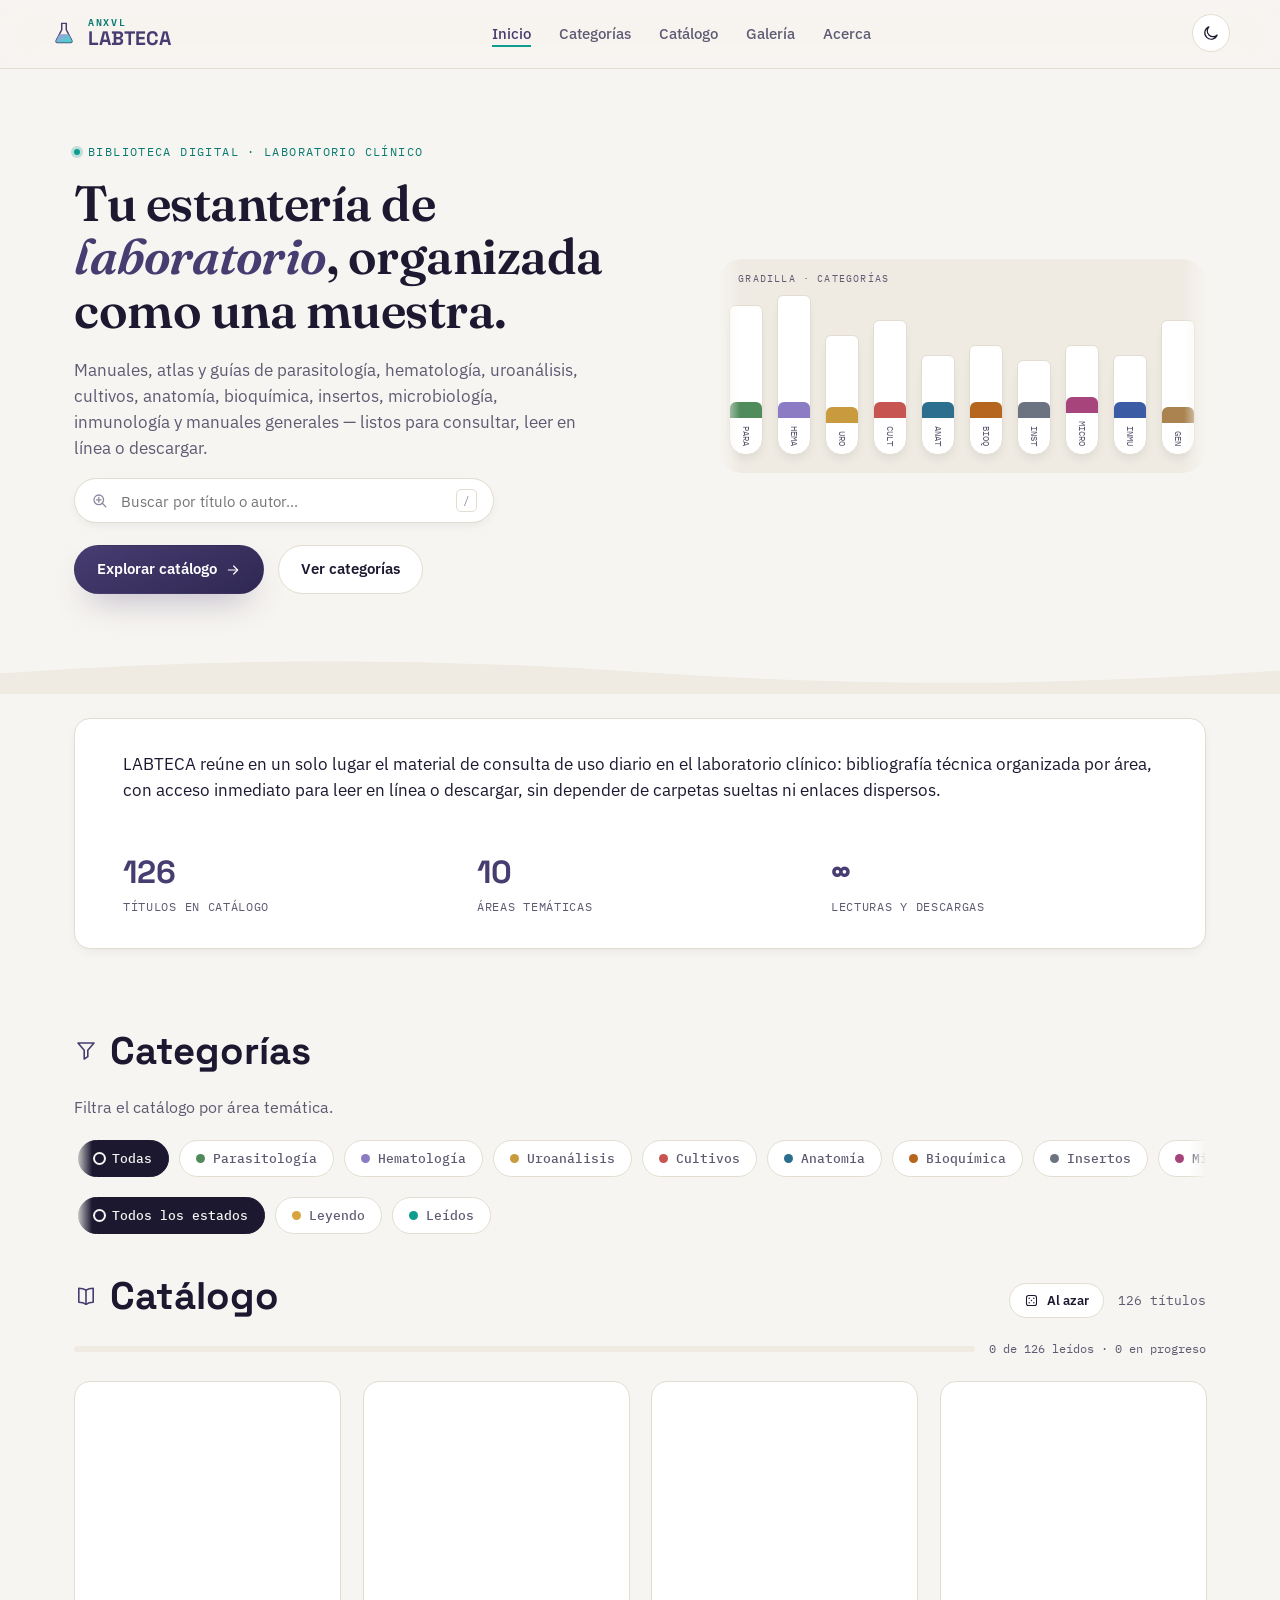
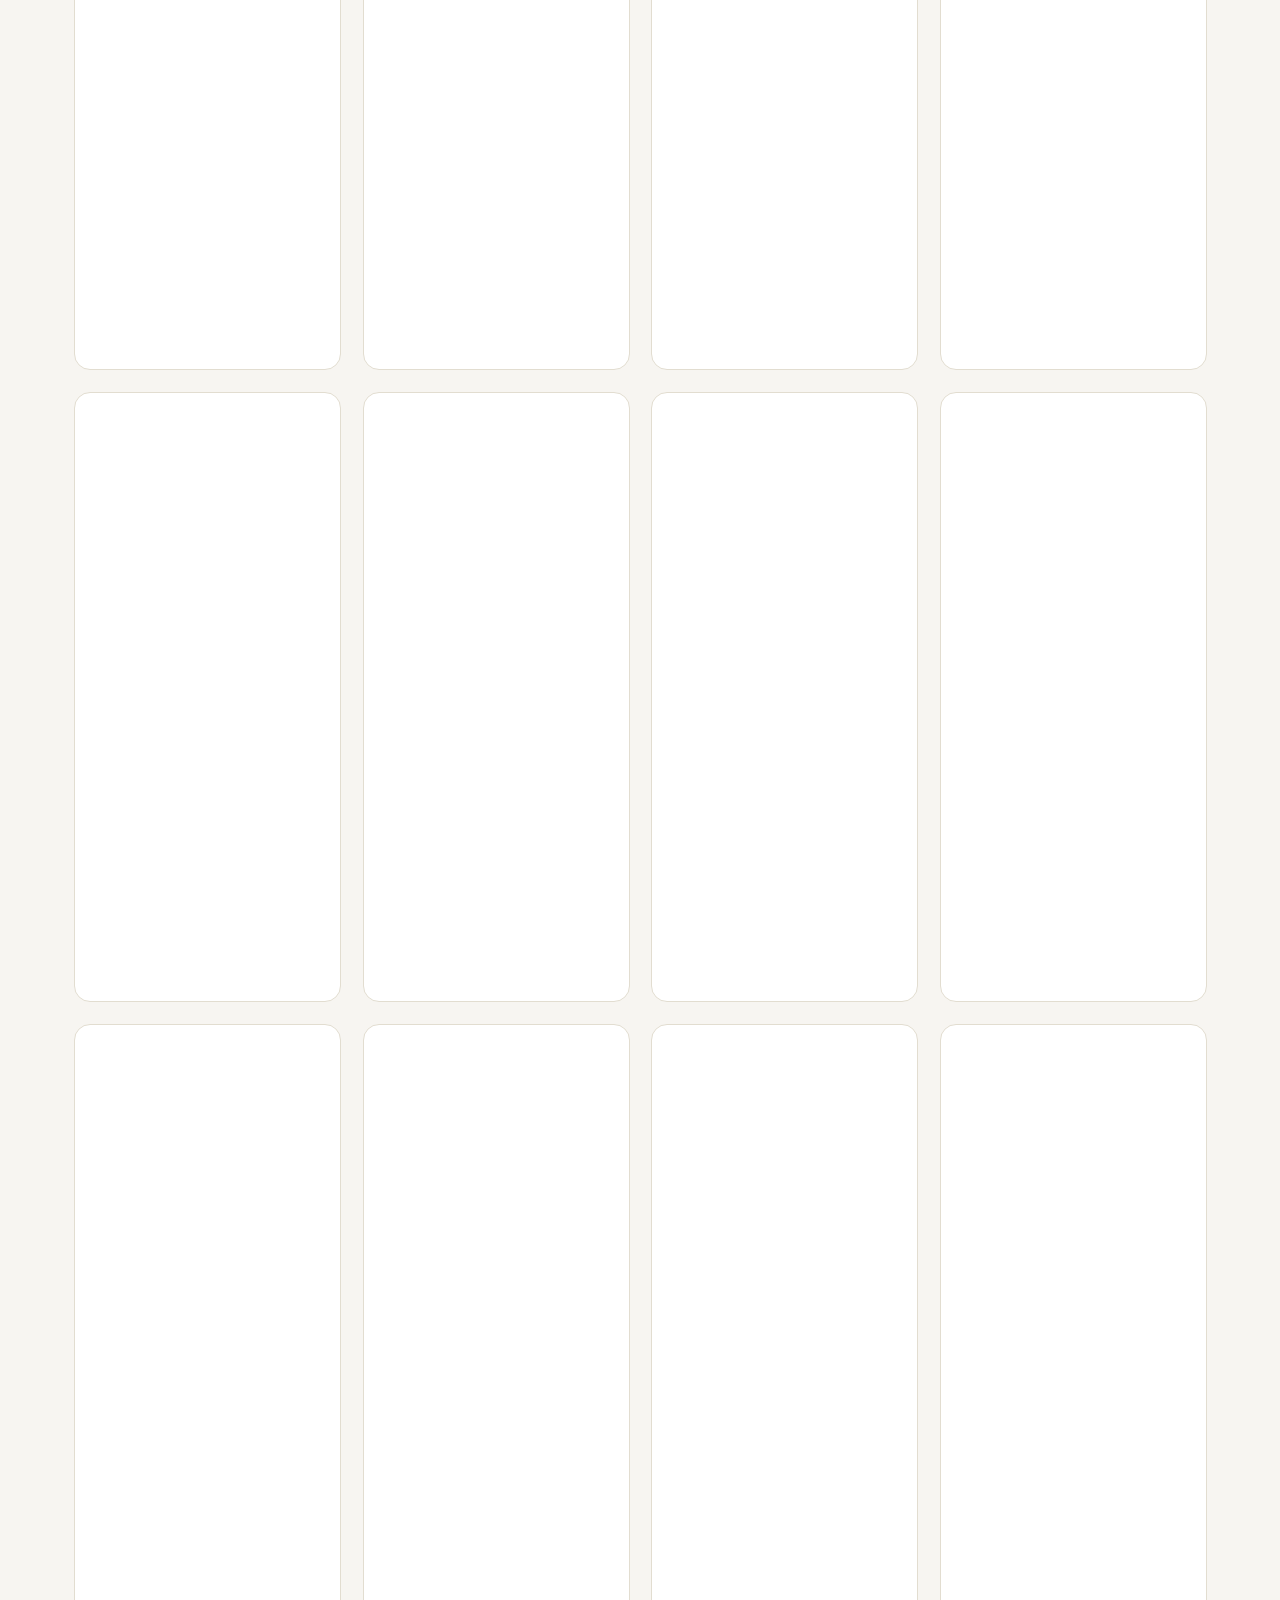
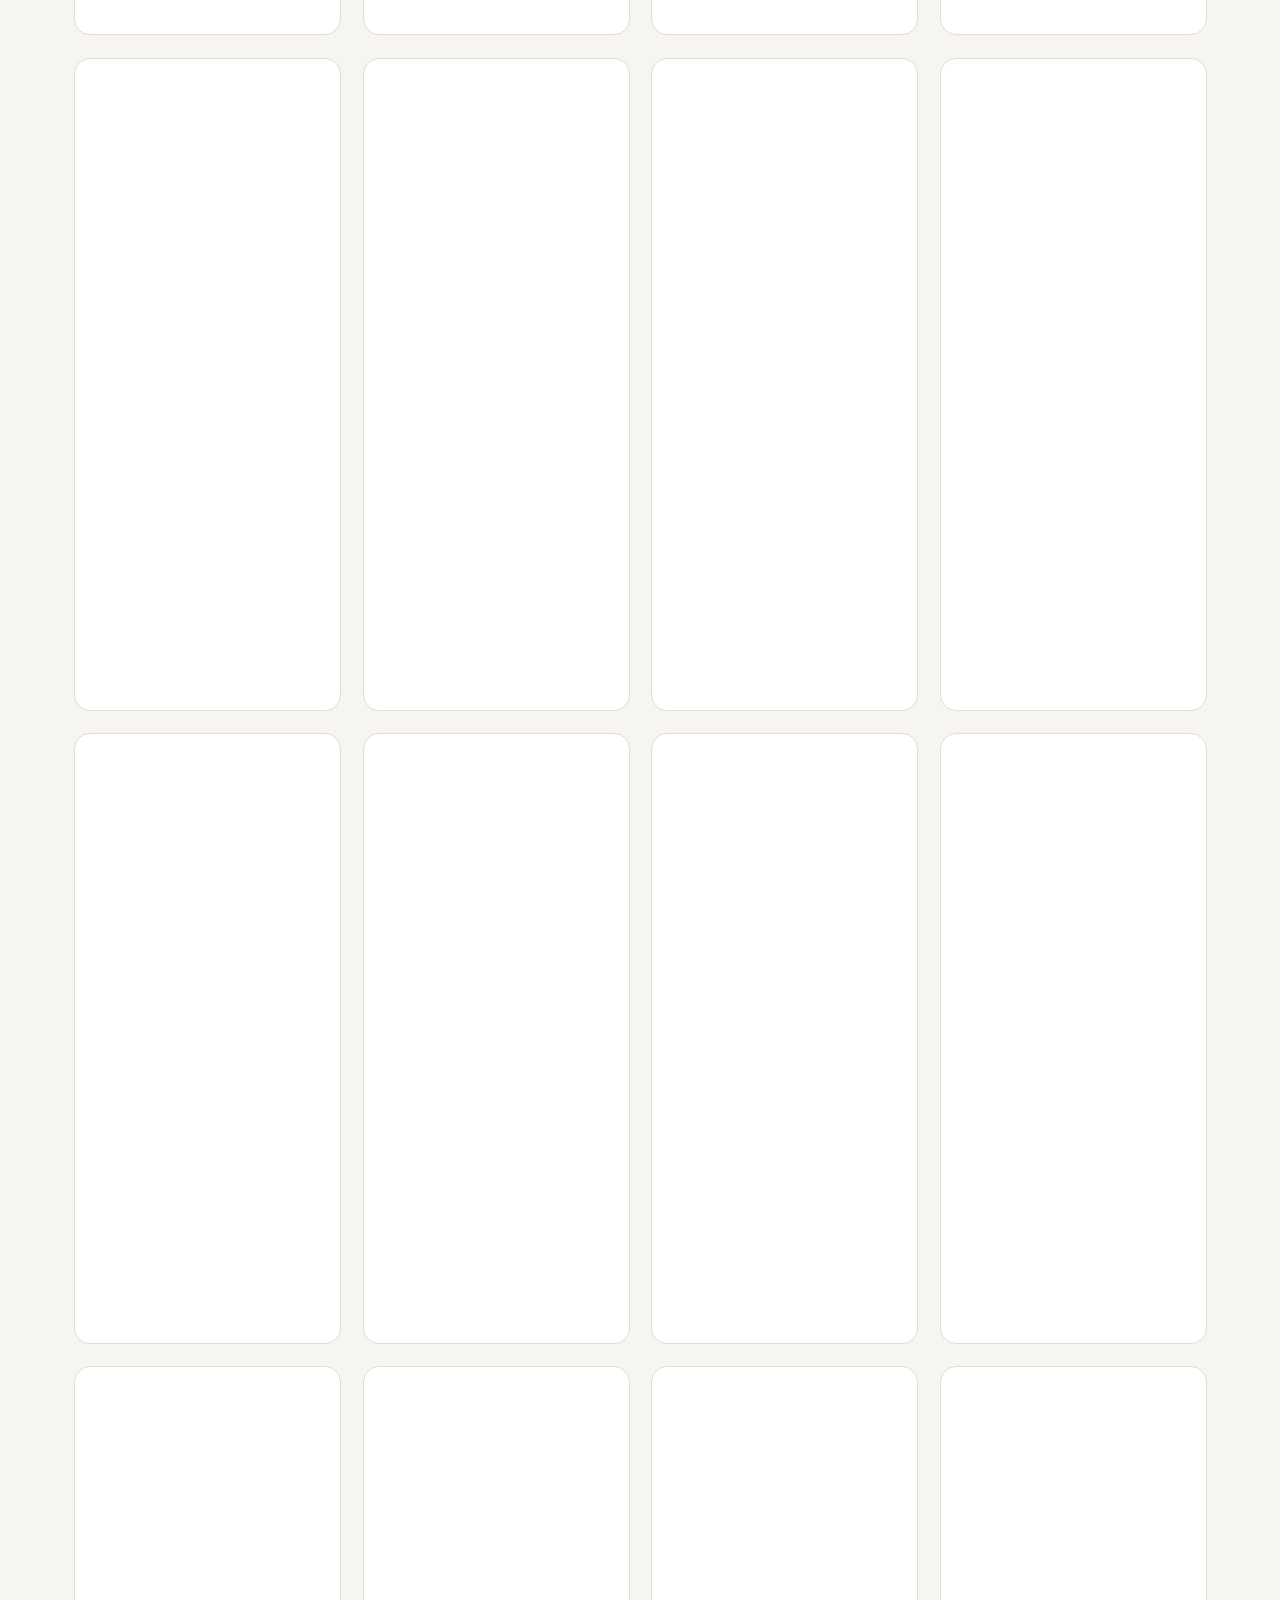
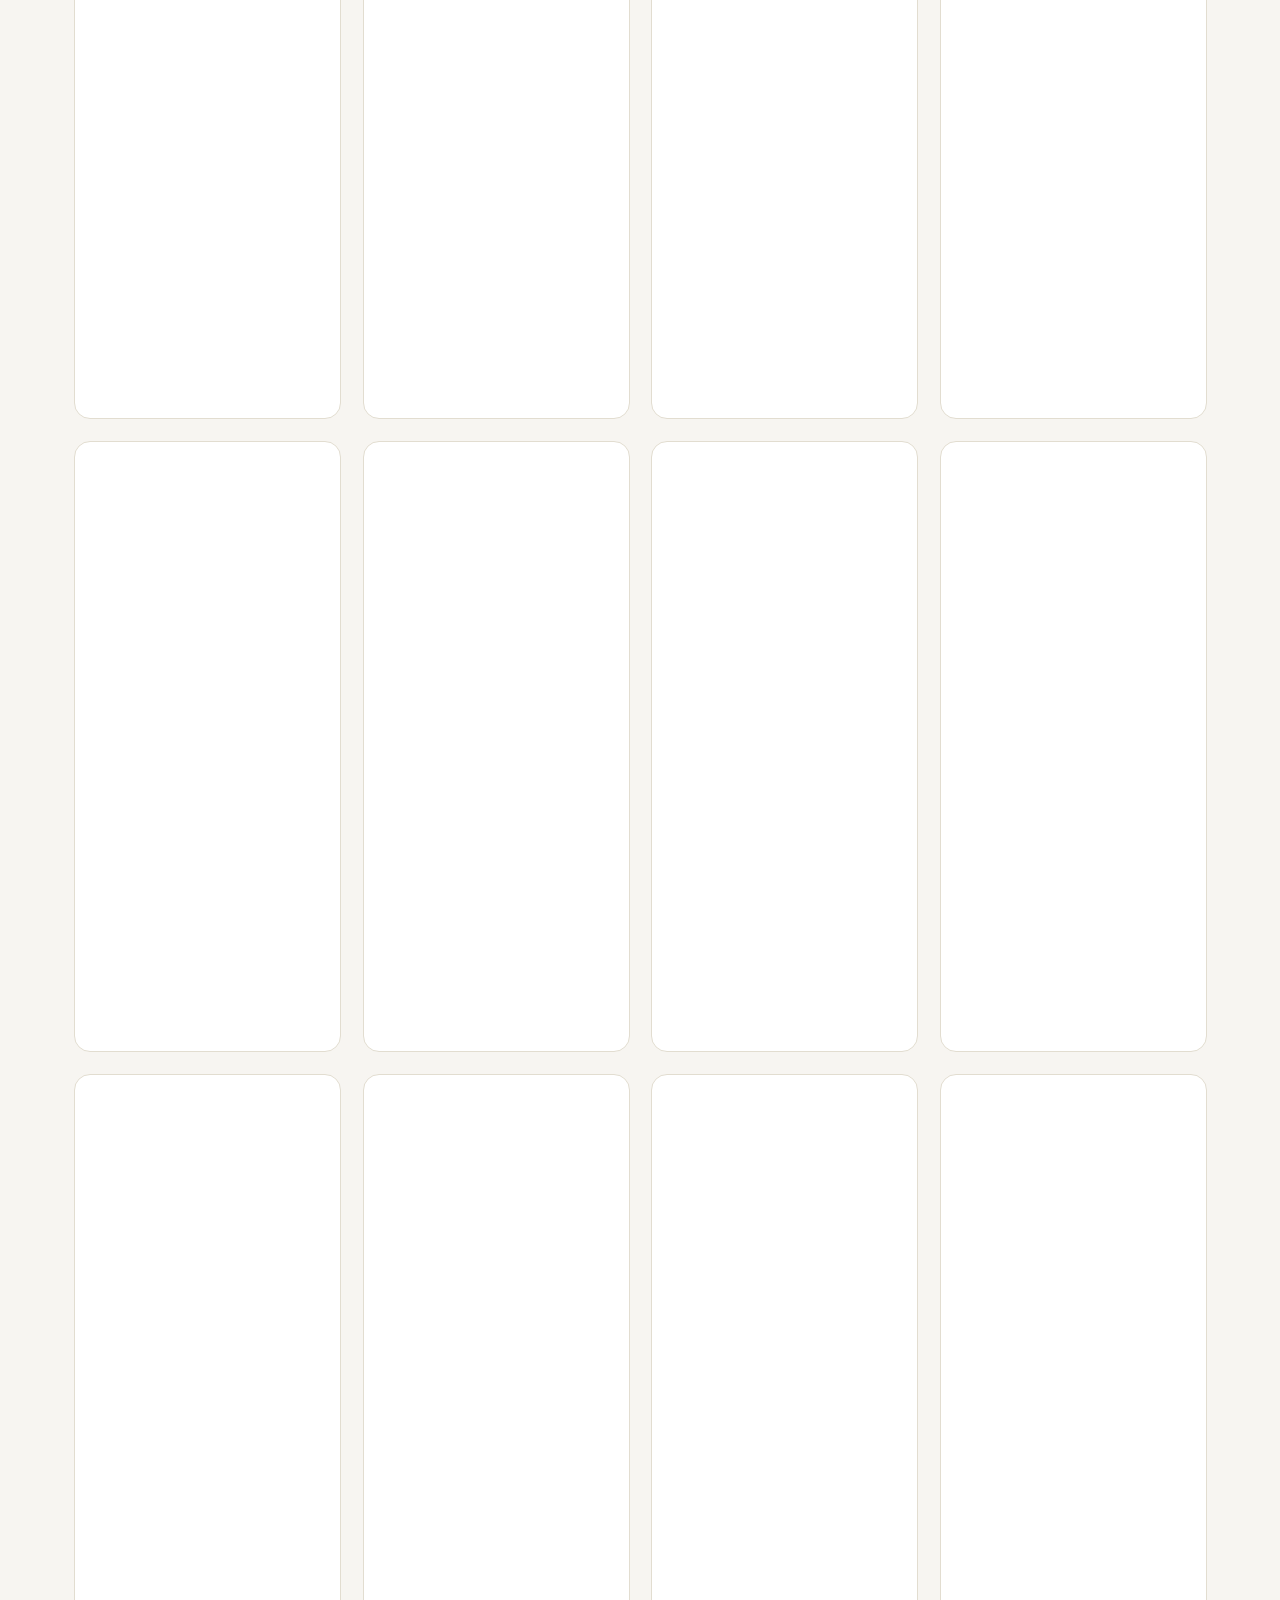
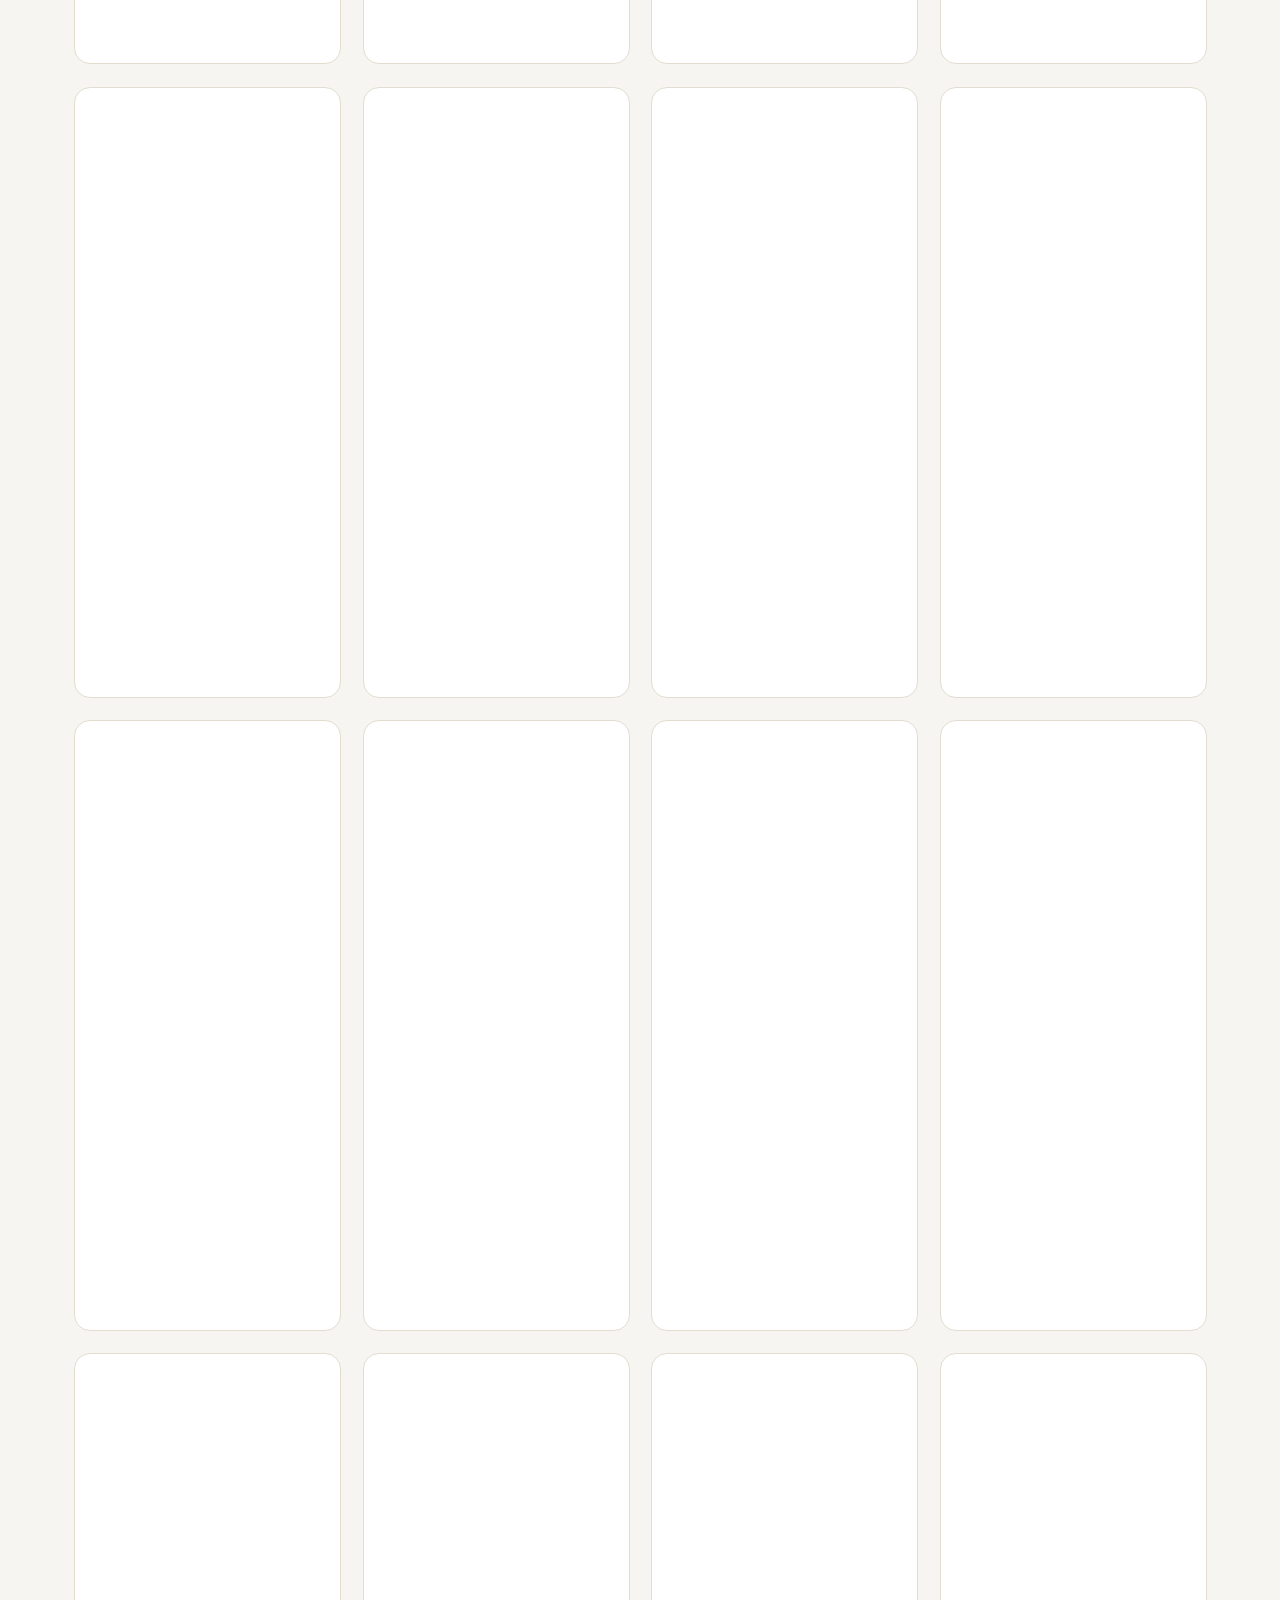
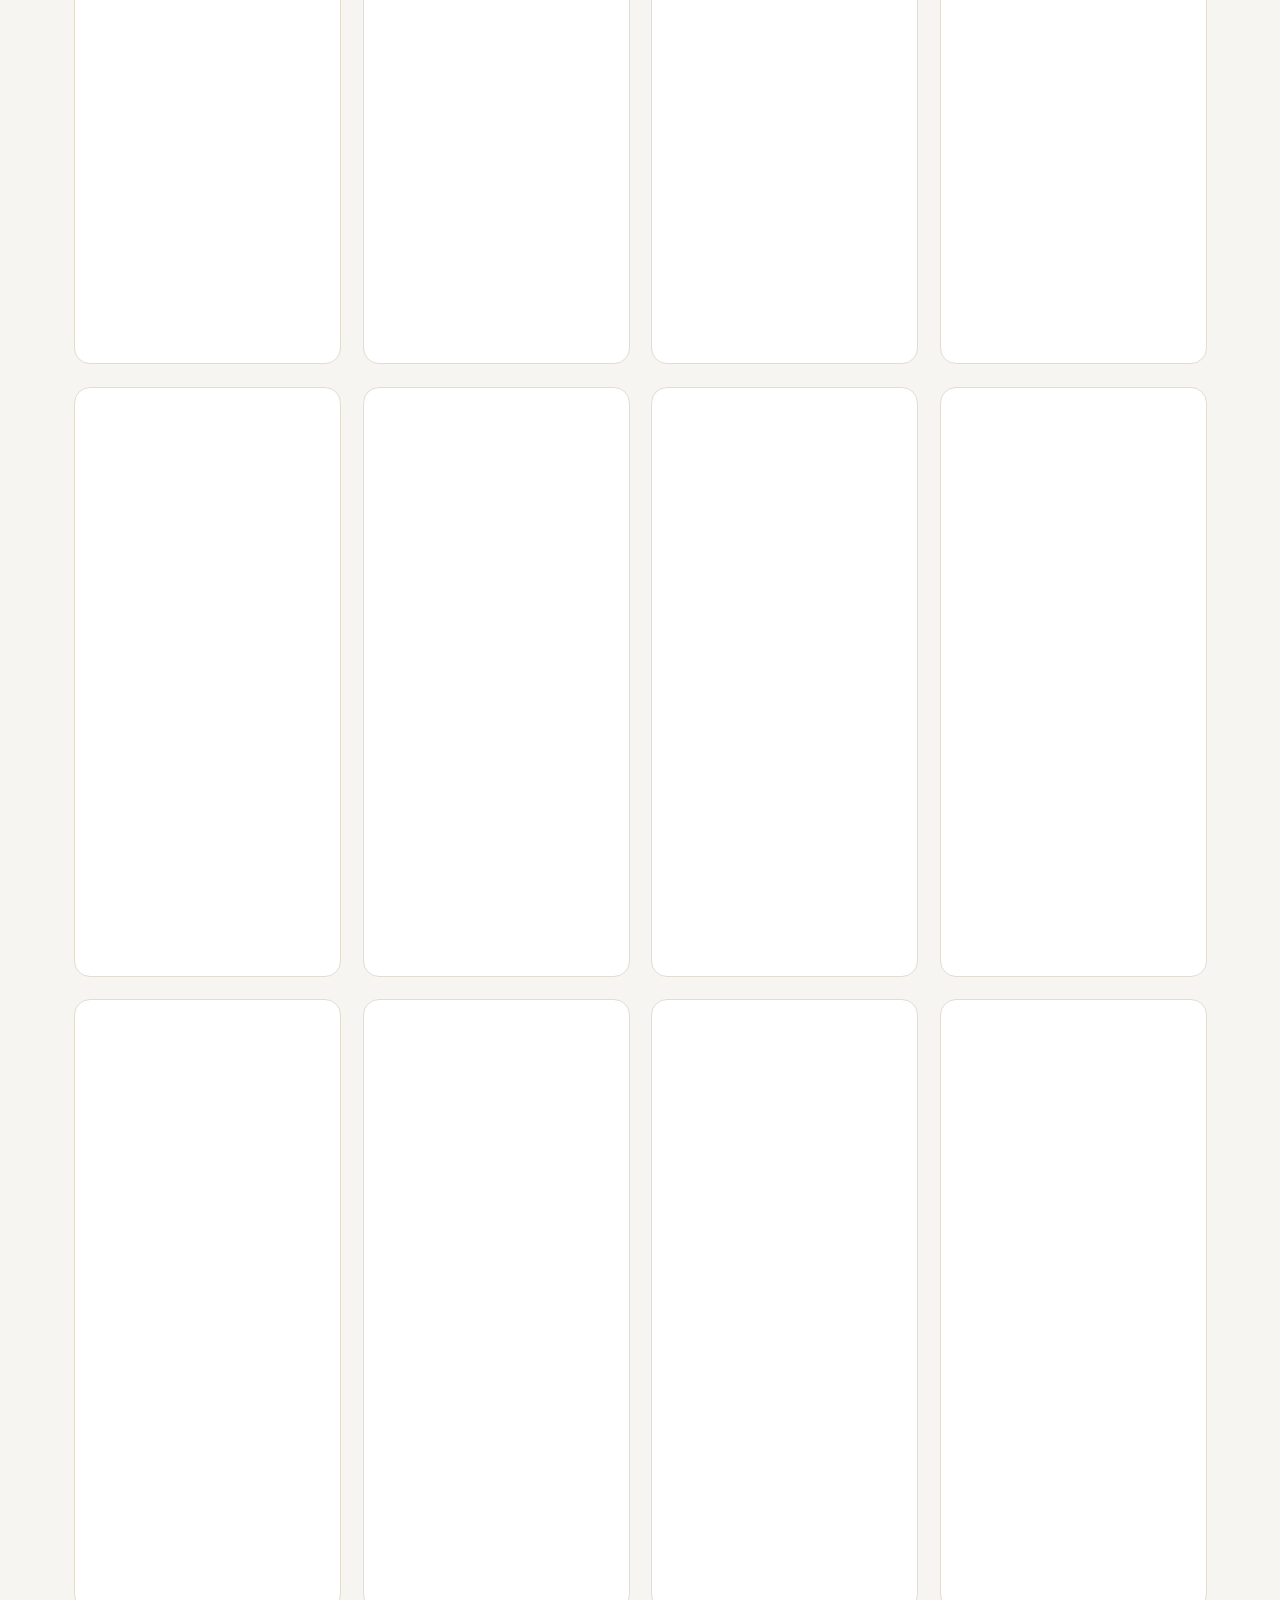
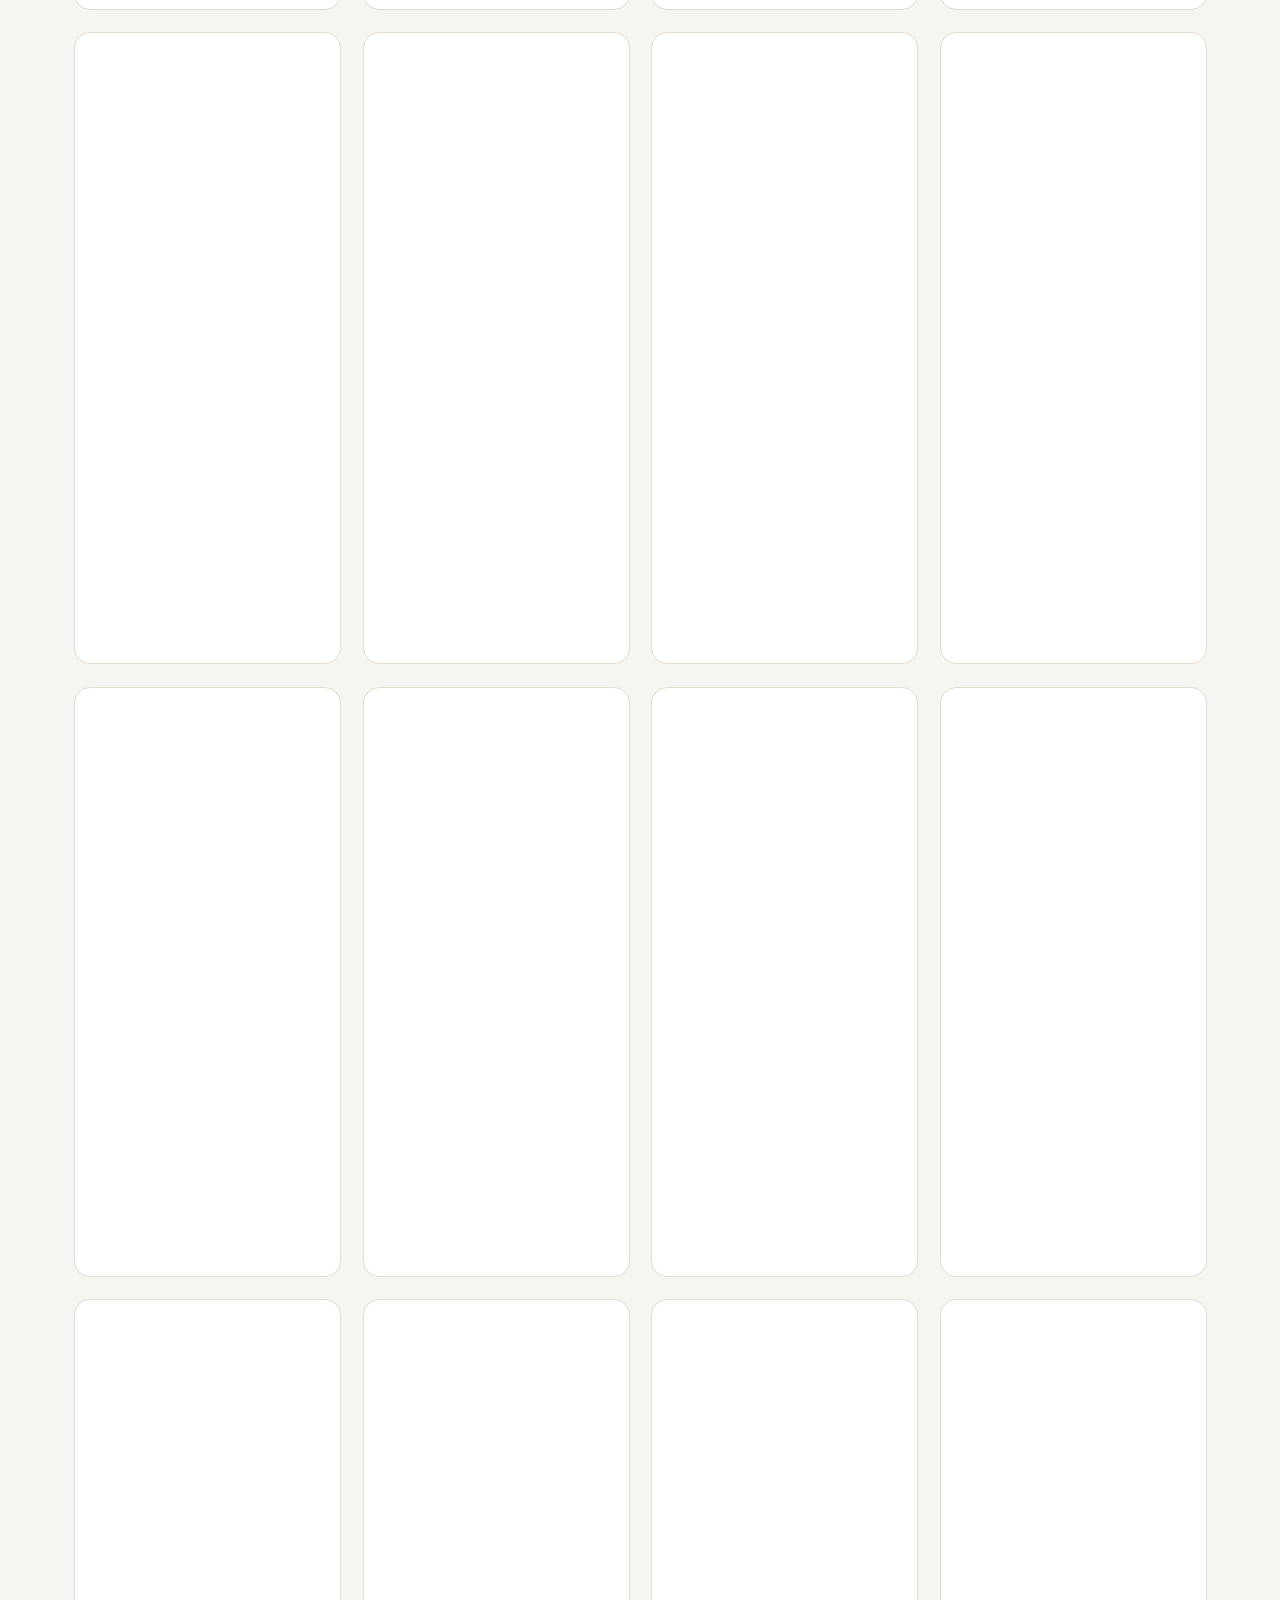
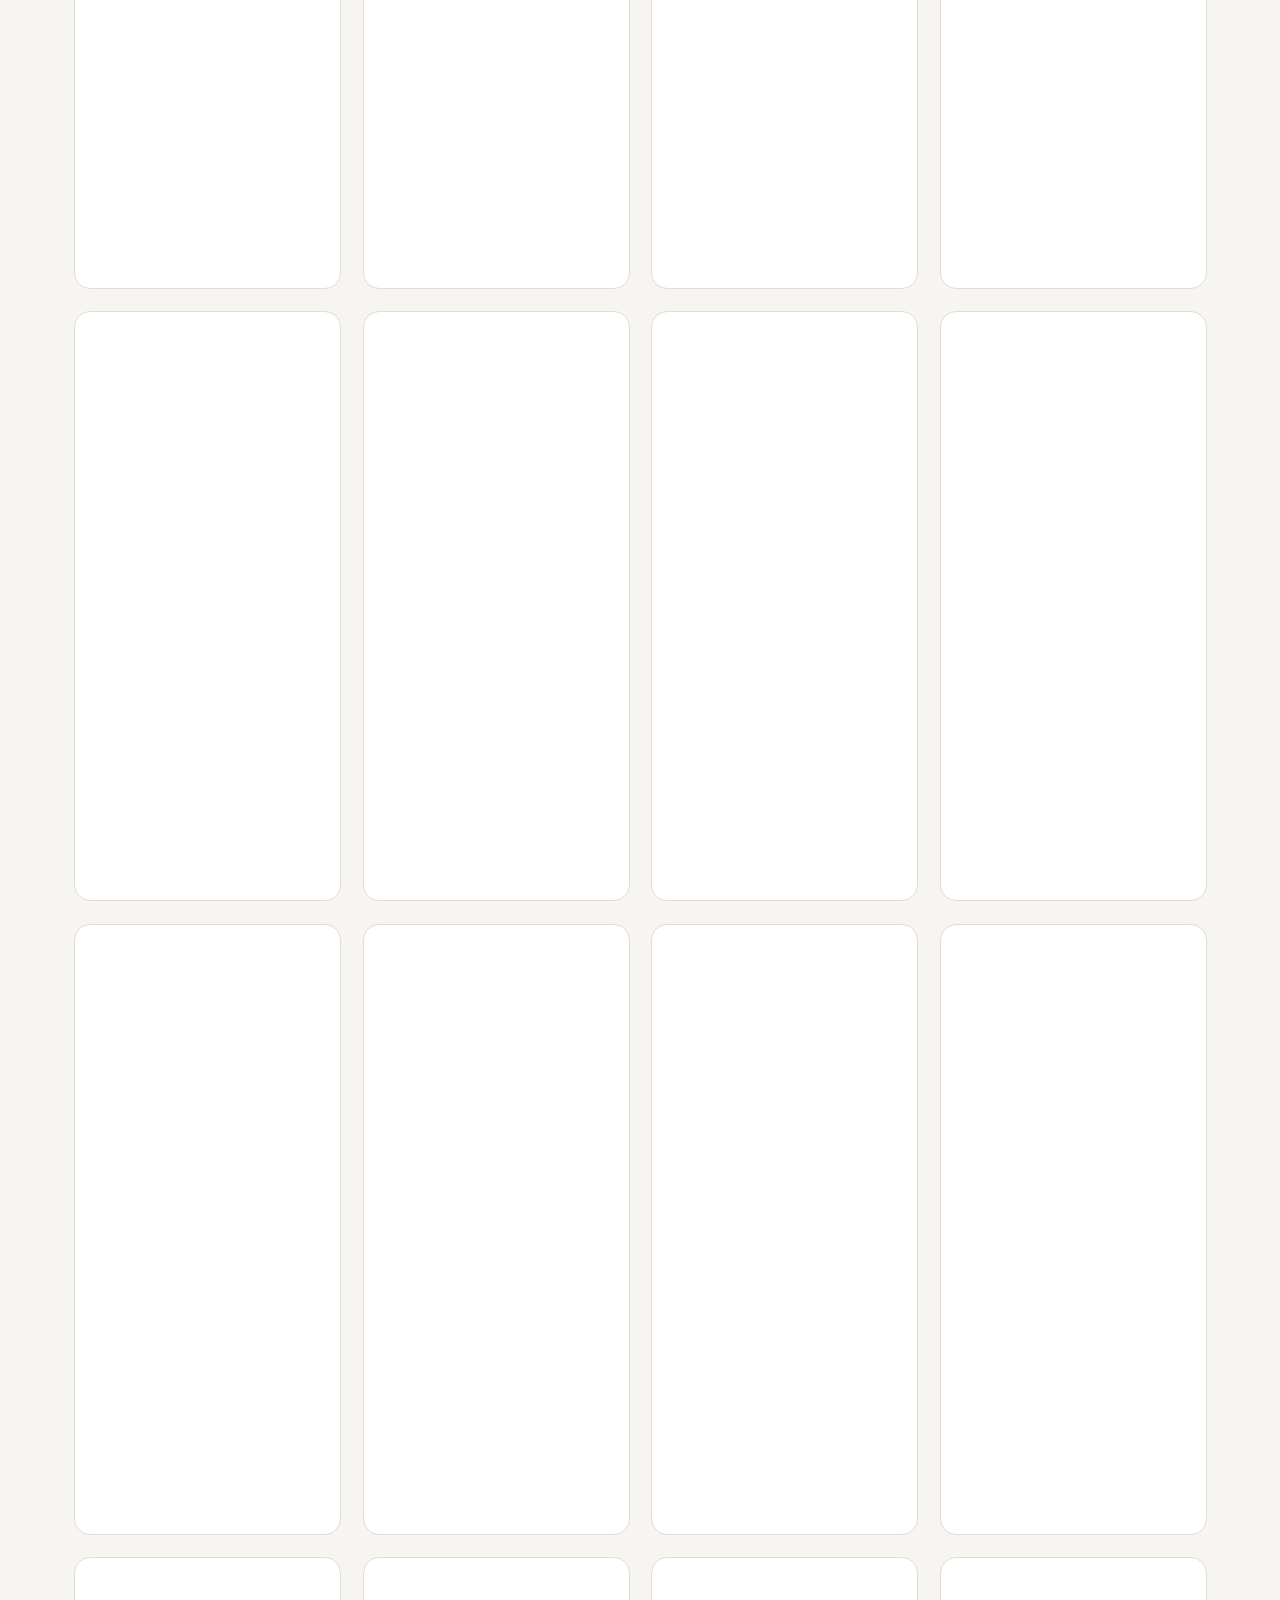
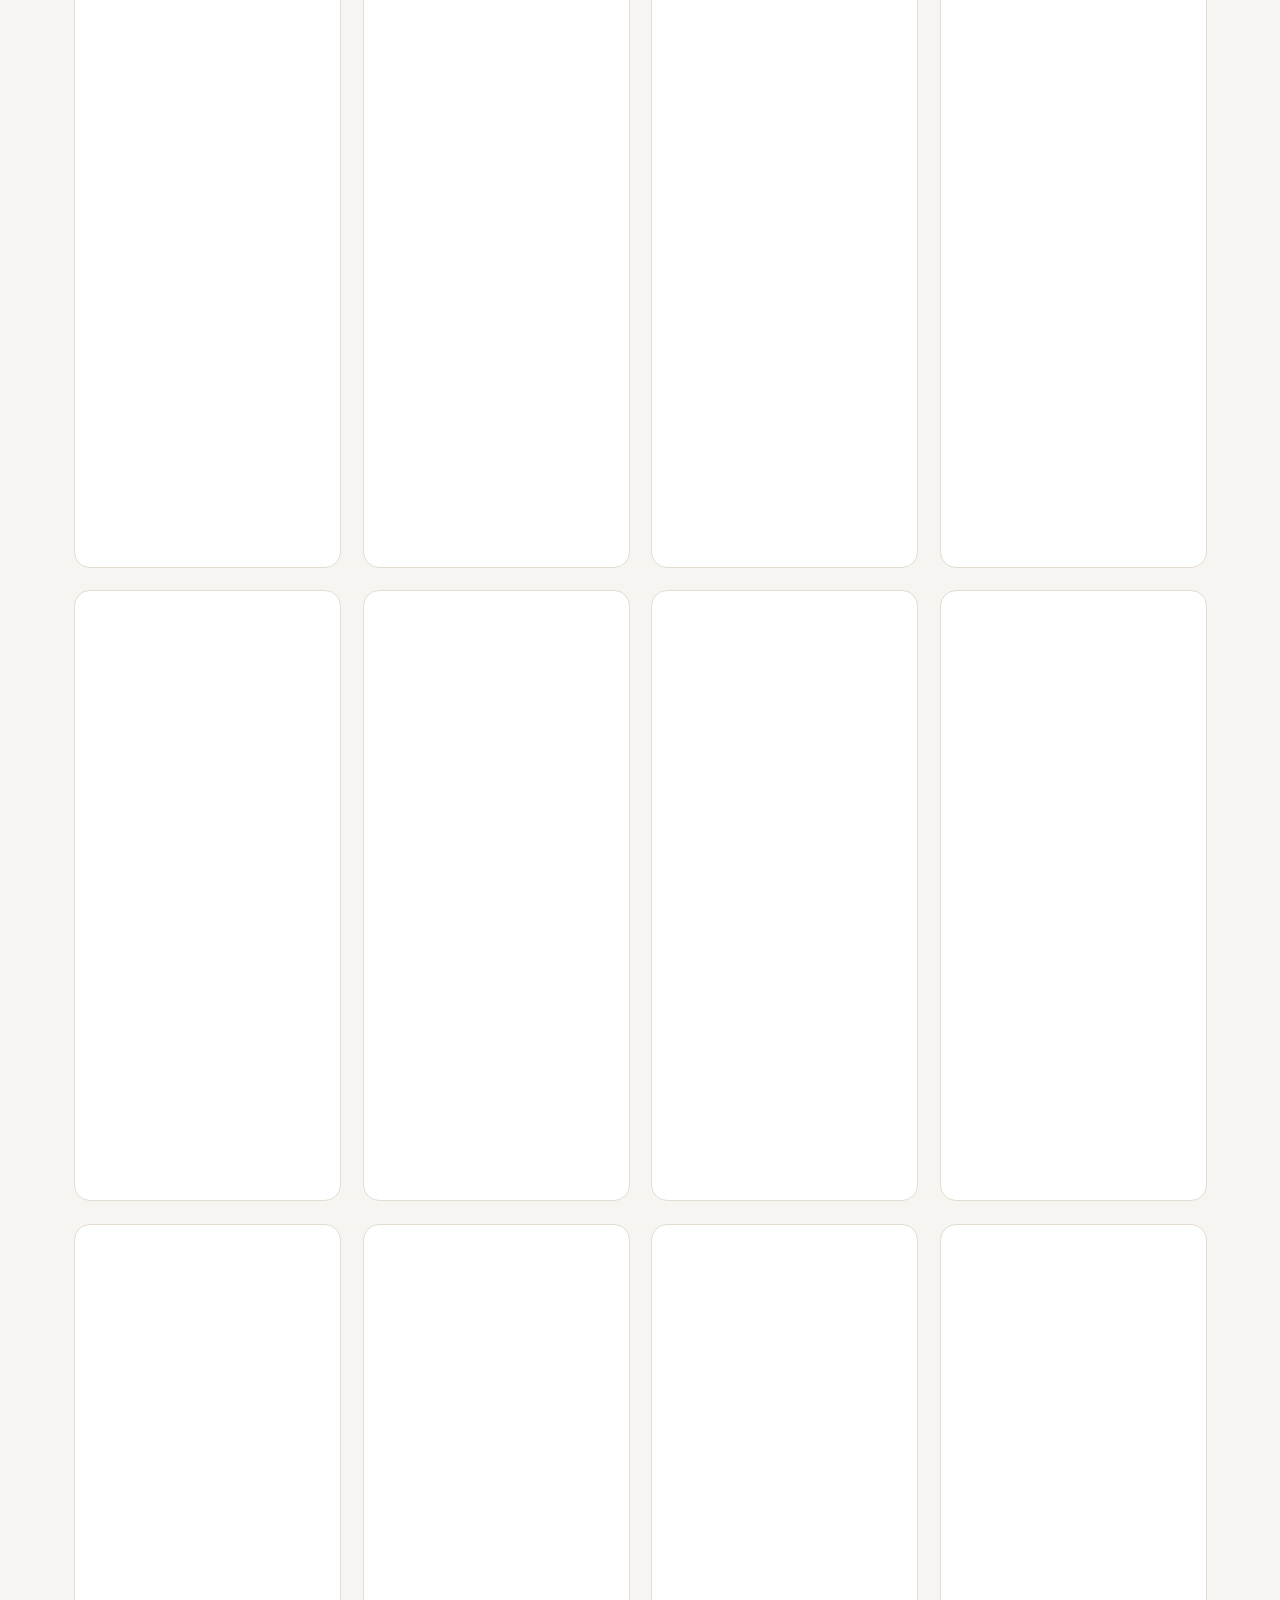
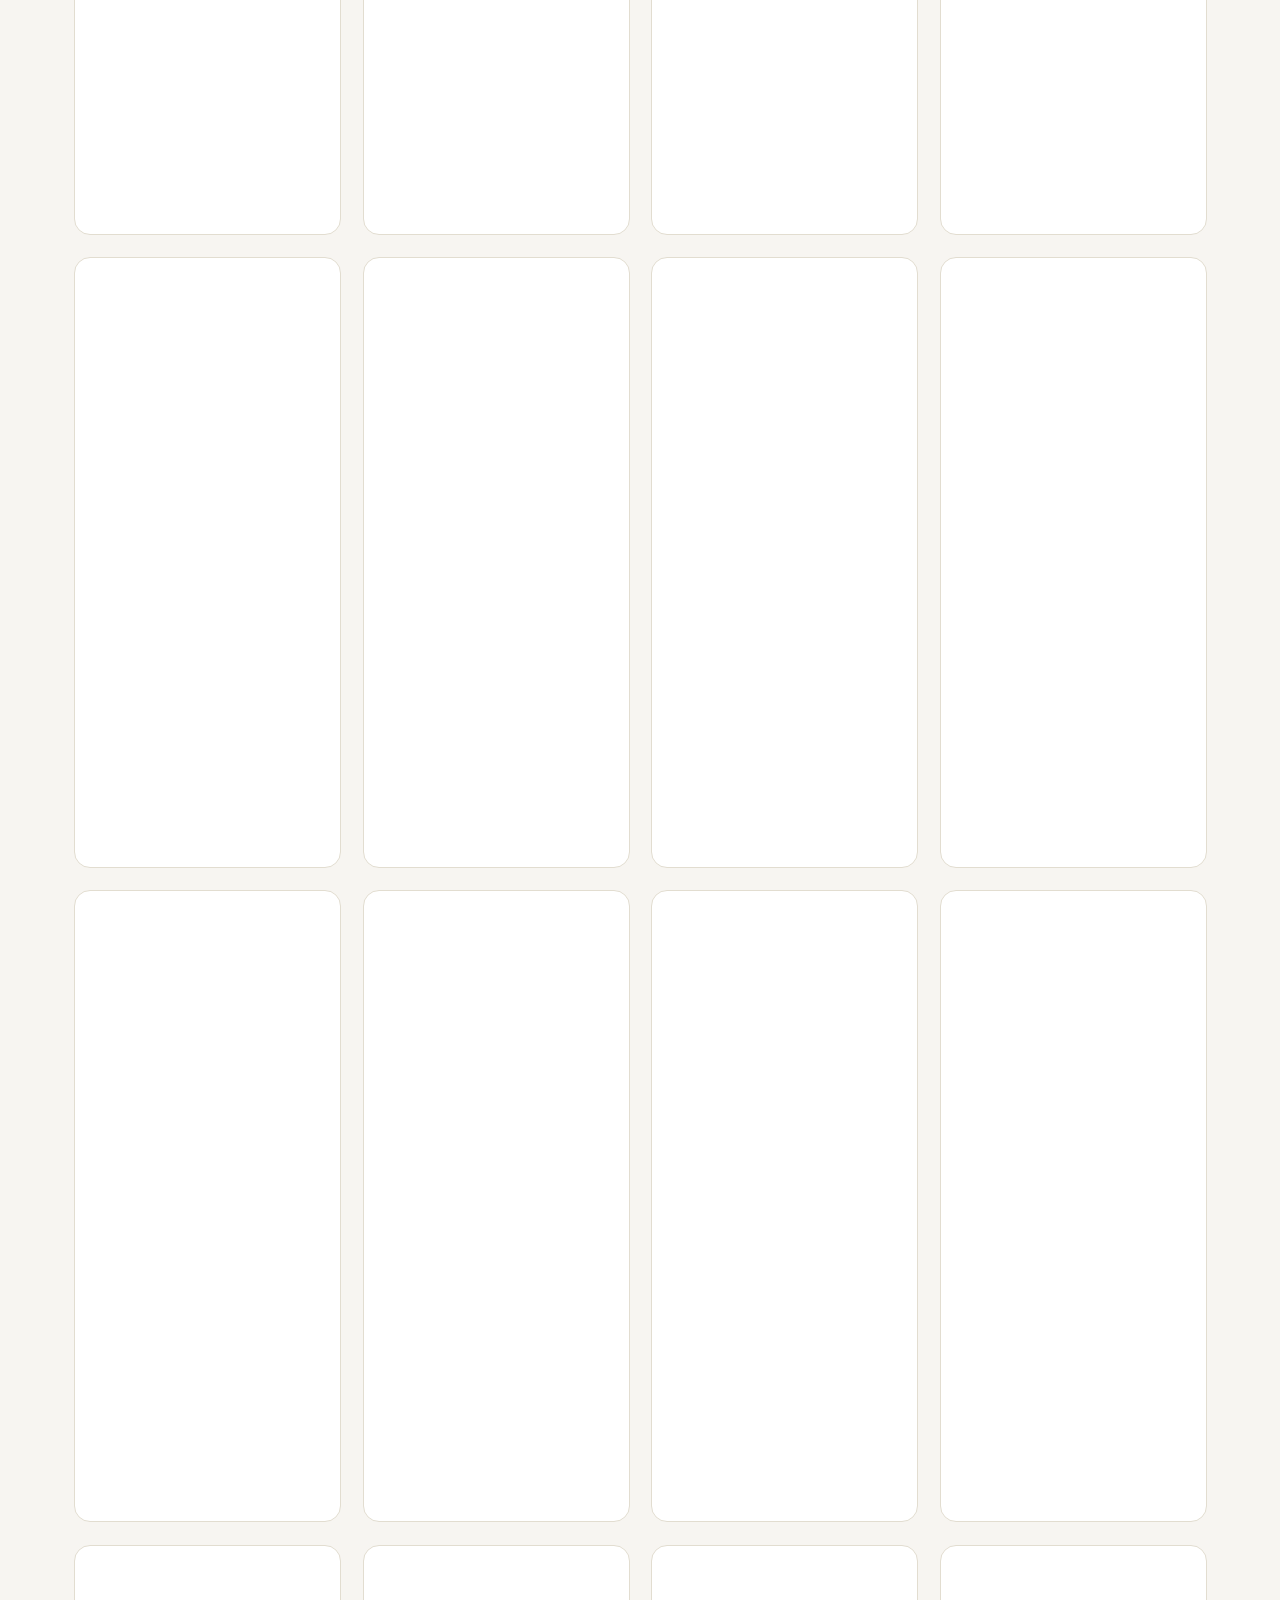
==== commit a48361d5: "Add files via upload" ====
--- a/index.html
+++ b/index.html
@@ -8,14 +8,19 @@
 <meta name="author" content="ANXVL">
 <meta name="theme-color" content="#F7F5F1" media="(prefers-color-scheme: light)">
 <meta name="theme-color" content="#000000" media="(prefers-color-scheme: dark)">
-<meta name="color-scheme" content="light dark"> <meta property="og:type" content="website">
+<meta name="color-scheme" content="light dark">
+
+<!-- Vista previa al compartir el enlace -->
+<meta property="og:type" content="website">
 <meta property="og:site_name" content="ANXVL LABTECA">
 <meta property="og:title" content="ANXVL LABTECA · Biblioteca de Laboratorio Clínico">
 <meta property="og:description" content="Manuales, atlas y guías de laboratorio clínico organizados por área, listos para consultar, leer en línea o descargar.">
 <meta property="og:locale" content="es_ES">
 <meta name="twitter:card" content="summary">
 <meta name="twitter:title" content="ANXVL LABTECA · Biblioteca de Laboratorio Clínico">
-<meta name="twitter:description" content="Manuales, atlas y guías de laboratorio clínico organizados por área, listos para consultar, leer en línea o descargar."> <link rel="preconnect" href="https://fonts.googleapis.com">
+<meta name="twitter:description" content="Manuales, atlas y guías de laboratorio clínico organizados por área, listos para consultar, leer en línea o descargar.">
+
+<link rel="preconnect" href="https://fonts.googleapis.com">
 <link rel="preconnect" href="https://fonts.gstatic.com" crossorigin>
 <link href="https://fonts.googleapis.com/css2?family=Fraunces:opsz,wght@9..144,500;9..144,600;9..144,700&family=Space+Grotesk:wght@500;600;700&family=IBM+Plex+Sans:wght@400;500;600&family=IBM+Plex+Mono:wght@400;500&display=swap" rel="stylesheet">
 <link rel="icon" href="assets/icons/favicon.svg" type="image/svg+xml">
@@ -23,27 +28,282 @@
 <link rel="apple-touch-icon" href="assets/icons/apple-touch-icon.png">
 <link rel="manifest" href="manifest.webmanifest">
 <link rel="stylesheet" href="css/style.css">
-<script type="application/ld+json">{"@context":"https://schema.org","@type":"WebSite","name":"ANXVL LABTECA","alternateName":"LABTECA","description":"Biblioteca digital de laboratorio clínico: manuales, atlas y guías organizados por área, listos para consultar, leer en línea o descargar.","inLanguage":"es","author":{"@type":"Person","name":"ANXVL"},"creator":{"@type":"Person","name":"ANXVL"}}</script>
-<script src="guard.js"></script>
+<link rel="stylesheet" href="css/lector-voz.css">
+<script type="application/ld+json">
+{
+  "@context": "https://schema.org",
+  "@type": "WebSite",
+  "name": "ANXVL LABTECA",
+  "alternateName": "LABTECA",
+  "description": "Biblioteca digital de laboratorio clínico: manuales, atlas y guías organizados por área, listos para consultar, leer en línea o descargar.",
+  "inLanguage": "es",
+  "author": { "@type": "Person", "name": "ANXVL" },
+  "creator": { "@type": "Person", "name": "ANXVL" }
+}
+</script>
 </head>
 <body>
 <a href="#inicio" class="skip-link">Saltar al contenido</a>
-<div id="spaceBg" aria-hidden="true"> <div class="space-nebula"></div> <div class="space-stars space-stars--1"></div> <div class="space-stars space-stars--2"></div> <div class="space-stars space-stars--3"></div> <div class="space-shooting-star"></div>
+<div id="spaceBg" aria-hidden="true">
+  <div class="space-nebula"></div>
+  <div class="space-stars space-stars--1"></div>
+  <div class="space-stars space-stars--2"></div>
+  <div class="space-stars space-stars--3"></div>
+  <div class="space-shooting-star"></div>
 </div>
 <div class="grain" aria-hidden="true"></div>
 <div id="themeFlash" aria-hidden="true"></div>
-<noscript> <div style="max-width:640px;margin:60px auto;padding:24px;font-family:sans-serif;text-align:center;"> <p>LABTECA necesita JavaScript activado en tu navegador para mostrar el catálogo, la galería y el lector de documentos.</p> </div>
-</noscript> <header class="site-header" id="siteHeader"> <div class="container nav"> <a href="#inicio" class="brand"> <span class="brand-mark" aria-hidden="true"> <svg viewBox="0 0 64 64" fill="none"> <defs><linearGradient id="brandLiquidHead" x1="0" y1="0" x2="1" y2="1"><stop offset="0" stop-color="#A296DE"/><stop offset="1" stop-color="#2FD9C7"/></linearGradient></defs> <path d="M26.8,10 L26.8,24.6 L14.4,48.8 Q12.3,53.6 17.5,53.6 L46.5,53.6 Q51.7,53.6 49.6,48.8 L37.2,24.6 L37.2,10" stroke="currentColor" stroke-width="3.4" stroke-linejoin="round" stroke-linecap="round"/> <path class="brand-mark-fill" d="M20.7,35.6 L43.3,35.6 L49.6,48.8 Q51.7,53.6 46.5,53.6 L17.5,53.6 Q12.3,53.6 14.4,48.8 Z" fill="url(#brandLiquidHead)" stroke="none"/> <line x1="24.5" y1="35.6" x2="39.5" y2="35.6" stroke="currentColor" stroke-width="1.3" opacity="0.4"/> <line x1="27.3" y1="10" x2="36.7" y2="10" stroke="currentColor" stroke-width="3.4" stroke-linecap="round"/> </svg> </span> <span class="brand-text"> <span class="brand-kicker">ANXVL</span> <span class="brand-name">LABTECA</span> </span> </a> <nav> <ul class="nav-links" id="navLinks"> <li><a href="#inicio" data-spy="inicio">Inicio</a></li> <li><a href="#categorias" data-spy="categorias">Categorías</a></li> <li><a href="#catalogo" data-spy="catalogo">Catálogo</a></li> <li><a href="#galeria" data-spy="galeria">Galería</a></li> <li><a href="#acerca" data-spy="acerca">Acerca</a></li> </ul> </nav> <div class="nav-actions"> <button class="theme-toggle" id="themeToggle" aria-label="Cambiar tema claro/oscuro"> <svg class="icon-moon" viewBox="0 0 24 24" fill="none" stroke="currentColor" stroke-width="1.6" stroke-linecap="round" stroke-linejoin="round"><path d="M20.2 14.7A8.5 8.5 0 1 1 9.3 3.8a7 7 0 0 0 10.9 10.9Z"/></svg> <svg class="icon-sun" viewBox="0 0 24 24" fill="none" stroke="currentColor" stroke-width="1.6" stroke-linecap="round"><circle cx="12" cy="12" r="4.1"/><path d="M12 2.6v3M12 18.4v3M4.6 4.6l2.1 2.1M17.3 17.3l2.1 2.1M2.6 12h3M18.4 12h3M4.6 19.4l2.1-2.1M17.3 6.7l2.1-2.1"/></svg> </button> <button class="nav-toggle" id="navToggle" aria-label="Abrir menú" aria-expanded="false"> <span></span><span></span><span></span> </button> </div> </div> <div class="header-progress" id="headerProgress" aria-hidden="true"></div>
-</header> <section class="hero" id="inicio"> <div class="container hero-grid"> <div class="reveal" data-reveal> <span class="eyebrow">Biblioteca digital · Laboratorio clínico</span> <h1>Tu estantería de <em>laboratorio</em>, organizada como una muestra.</h1> <p class="lead">Manuales, atlas y guías de parasitología, hematología, uroanálisis, cultivos, anatomía, bioquímica, insertos, microbiología, inmunología y manuales generales — listos para consultar, leer en línea o descargar.</p> <div class="search-box"> <svg class="search-icon" viewBox="0 0 24 24" fill="none" stroke="currentColor" stroke-width="1.7" stroke-linecap="round" stroke-linejoin="round"><circle cx="10.4" cy="10.4" r="6.4"/><line x1="10.4" y1="7.3" x2="10.4" y2="13.5"/><line x1="7.3" y1="10.4" x2="13.5" y2="10.4"/><line x1="15.1" y1="15.1" x2="19.8" y2="19.8"/></svg> <input type="text" id="searchInput" placeholder="Buscar por título o autor..."> <span class="search-kbd">/</span> </div> <div class="hero-actions"> <a href="#catalogo" class="btn btn-primary"> <span>Explorar catálogo</span> <svg viewBox="0 0 24 24" fill="none" stroke="currentColor" stroke-width="1.8" stroke-linecap="round" stroke-linejoin="round"><path d="M5 12h13"/><path d="M13 6l6 6-6 6"/></svg> </a> <a href="#categorias" class="btn btn-ghost">Ver categorías</a> </div> </div> <div class="rack reveal" data-reveal data-reveal-delay="120" aria-hidden="false"> <a href="#" class="tube tube--2" data-cat="parasitologia"><span class="tube-liquid" style="background:var(--cat-parasitologia)"></span><span class="tube-cap" style="background:var(--cat-parasitologia)"></span><span class="tube-label">PARA</span></a> <a href="#" class="tube tube--4" data-cat="hematologia"><span class="tube-liquid" style="background:var(--cat-hematologia)"></span><span class="tube-cap" style="background:var(--cat-hematologia)"></span><span class="tube-label">HEMA</span></a> <a href="#" class="tube tube--1" data-cat="uroanalisis"><span class="tube-liquid" style="background:var(--cat-uroanalisis)"></span><span class="tube-cap" style="background:var(--cat-uroanalisis)"></span><span class="tube-label">URO</span></a> <a href="#" class="tube tube--6" data-cat="cultivos"><span class="tube-liquid" style="background:var(--cat-cultivos)"></span><span class="tube-cap" style="background:var(--cat-cultivos)"></span><span class="tube-label">CULT</span></a> <a href="#" class="tube tube--3" data-cat="anatomia"><span class="tube-liquid" style="background:var(--cat-anatomia)"></span><span class="tube-cap" style="background:var(--cat-anatomia)"></span><span class="tube-label">ANAT</span></a> <a href="#" class="tube tube--5" data-cat="bioquimica"><span class="tube-liquid" style="background:var(--cat-bioquimica)"></span><span class="tube-cap" style="background:var(--cat-bioquimica)"></span><span class="tube-label">BIOQ</span></a> <a href="#" class="tube tube--7" data-cat="insertos"><span class="tube-liquid" style="background:var(--cat-insertos)"></span><span class="tube-cap" style="background:var(--cat-insertos)"></span><span class="tube-label">INST</span></a> <a href="#" class="tube tube--5" data-cat="microbiologia"><span class="tube-liquid" style="background:var(--cat-microbiologia)"></span><span class="tube-cap" style="background:var(--cat-microbiologia)"></span><span class="tube-label">MICRO</span></a> <a href="#" class="tube tube--3" data-cat="inmunologia"><span class="tube-liquid" style="background:var(--cat-inmunologia)"></span><span class="tube-cap" style="background:var(--cat-inmunologia)"></span><span class="tube-label">INMU</span></a> <a href="#" class="tube tube--6" data-cat="general"><span class="tube-liquid" style="background:var(--cat-general)"></span><span class="tube-cap" style="background:var(--cat-general)"></span><span class="tube-label">GEN</span></a> </div> </div> <svg class="hero-divider" viewBox="0 0 1440 60" preserveAspectRatio="none" aria-hidden="true"><path d="M0 32 Q 360 0 720 30 T 1440 28 V60 H0 Z"></path></svg>
-</section> <section class="about" id="acerca"> <div class="container"> <div class="about-card reveal" data-reveal> <p class="lead-text" style="color:var(--ink); font-size:1.05rem;">LABTECA reúne en un solo lugar el material de consulta de uso diario en el laboratorio clínico: bibliografía técnica organizada por área, con acceso inmediato para leer en línea o descargar, sin depender de carpetas sueltas ni enlaces dispersos.</p> <div class="about-stat"><div class="num" id="statBooks" data-count="0">0</div><div class="label">Títulos en catálogo</div></div> <div class="about-stat"><div class="num" id="statCats" data-count="0">0</div><div class="label">Áreas temáticas</div></div> <div class="about-stat"><div class="num num-infinity">∞</div><div class="label">Lecturas y descargas</div></div> </div> </div>
-</section> <section class="filters-section" id="categorias"> <div class="container"> <h2 class="section-title reveal" data-reveal> <svg class="section-icon" viewBox="0 0 24 24" fill="none" stroke="currentColor" stroke-width="1.6" stroke-linecap="round" stroke-linejoin="round"><path d="M4 5h16l-6.2 7.3v6.4L10.2 21v-8.7z"/></svg> Categorías </h2> <p class="section-sub reveal" data-reveal>Filtra el catálogo por área temática.</p> <div class="filters" id="filters"></div> <div class="filters status-filters" id="statusFilters"> <button class="chip is-active" data-status="all"><span class="dot" style="background:var(--ink)"></span>Todos los estados</button> <button class="chip" data-status="leyendo"><span class="dot" style="background:#D9A33E"></span>Leyendo</button> <button class="chip" data-status="leido"><span class="dot" style="background:var(--accent)"></span>Leídos</button> </div> </div>
-</section> <section class="catalog" id="catalogo"> <div class="container"> <div class="catalog-head reveal" data-reveal> <h2 class="section-title" style="margin:0;"> <svg class="section-icon" viewBox="0 0 24 24" fill="none" stroke="currentColor" stroke-width="1.6" stroke-linecap="round" stroke-linejoin="round"><path d="M12 6.2C10.2 4.9 7.6 4.2 4.8 4.2v14.1c2.8 0 5.4.7 7.2 2 1.8-1.3 4.4-2 7.2-2V4.2c-2.8 0-5.4.7-7.2 2Z"/><path d="M12 6.2v14.1"/></svg> Catálogo </h2> <div class="catalog-head-actions"> <button class="btn btn-ghost btn-sm" id="randomBookBtn" type="button" title="Abrir un libro al azar del catálogo"> <svg viewBox="0 0 24 24" fill="none" stroke="currentColor" stroke-width="1.7" stroke-linecap="round" stroke-linejoin="round"><rect x="4" y="4" width="16" height="16" rx="3.4"/><circle cx="8.3" cy="8.3" r="1.15" fill="currentColor" stroke="none"/><circle cx="15.7" cy="8.3" r="1.15" fill="currentColor" stroke="none"/><circle cx="12" cy="12" r="1.15" fill="currentColor" stroke="none"/><circle cx="8.3" cy="15.7" r="1.15" fill="currentColor" stroke="none"/><circle cx="15.7" cy="15.7" r="1.15" fill="currentColor" stroke="none"/></svg> <span>Al azar</span> </button> <span class="count-tag" id="countTag"></span> </div> </div> <div class="continue-row" id="continueRow" hidden> <span class="continue-label">Retomar</span> <div class="continue-list" id="continueList"></div> </div> <div class="progress-row reveal" data-reveal> <div class="progress-bar" id="progressBar"><span id="progressBarFill"></span></div> <span class="progress-tag" id="progressTag"></span> </div> <div class="grid" id="bookGrid"></div> </div>
-</section> <section class="gallery-section" id="galeria"> <div class="container"> <div class="gallery-head reveal" data-reveal> <div> <h2 class="section-title" style="margin-bottom:4px;"> <svg class="section-icon" viewBox="0 0 24 24" fill="none" stroke="currentColor" stroke-width="1.6" stroke-linecap="round" stroke-linejoin="round"><path d="M4 8.6A1.6 1.6 0 0 1 5.6 7h1.9L8.7 5.3h6.6L16.5 7h1.9A1.6 1.6 0 0 1 20 8.6v9A1.6 1.6 0 0 1 18.4 19H5.6A1.6 1.6 0 0 1 4 17.6z"/><circle cx="12" cy="12.7" r="3.4"/></svg> Imágenes de laboratorio </h2> <p style="margin-bottom:0;">Fotografías propias del espacio, equipos y procedimientos.</p> </div> <span class="count-tag" id="galleryCount"></span> </div> <div class="gallery-grid" id="galleryGrid" style="margin-top:18px;"></div> <div class="gallery-pager" id="galleryPager"> <button class="icon-btn" id="galleryPrev" aria-label="Página anterior de fotos"> <svg viewBox="0 0 24 24" fill="none" stroke="currentColor" stroke-width="1.8" stroke-linecap="round" stroke-linejoin="round"><path d="M14.5 17l-5-5 5-5"/></svg> </button> <span class="pager-label" id="galleryPageLabel">Página 1 / 1</span> <button class="icon-btn" id="galleryNext" aria-label="Página siguiente de fotos"> <svg viewBox="0 0 24 24" fill="none" stroke="currentColor" stroke-width="1.8" stroke-linecap="round" stroke-linejoin="round"><path d="M9.5 17l5-5-5-5"/></svg> </button> </div> </div>
-</section> <footer class="site-footer"> <div class="container footer-grid"> <div> <a href="#inicio" class="brand"> <span class="brand-mark" aria-hidden="true"> <svg viewBox="0 0 64 64" fill="none"> <defs><linearGradient id="brandLiquidFoot" x1="0" y1="0" x2="1" y2="1"><stop offset="0" stop-color="#A296DE"/><stop offset="1" stop-color="#2FD9C7"/></linearGradient></defs> <path d="M26.8,10 L26.8,24.6 L14.4,48.8 Q12.3,53.6 17.5,53.6 L46.5,53.6 Q51.7,53.6 49.6,48.8 L37.2,24.6 L37.2,10" stroke="currentColor" stroke-width="3.4" stroke-linejoin="round" stroke-linecap="round"/> <path class="brand-mark-fill" d="M20.7,35.6 L43.3,35.6 L49.6,48.8 Q51.7,53.6 46.5,53.6 L17.5,53.6 Q12.3,53.6 14.4,48.8 Z" fill="url(#brandLiquidFoot)" stroke="none"/> <line x1="24.5" y1="35.6" x2="39.5" y2="35.6" stroke="currentColor" stroke-width="1.3" opacity="0.4"/> <line x1="27.3" y1="10" x2="36.7" y2="10" stroke="currentColor" stroke-width="3.4" stroke-linecap="round"/> </svg> </span> <span class="brand-text"> <span class="brand-kicker">ANXVL</span> <span class="brand-name">LABTECA</span> </span> </a> <p class="foot-note">Biblioteca digital de laboratorio clínico. Material con fines de consulta y estudio.</p> </div> <small>© <span id="year"></span> ANXVL LABTECA</small> </div>
-</footer> <button class="to-top" id="toTop" aria-label="Volver arriba"> <svg viewBox="0 0 24 24" fill="none" stroke="currentColor" stroke-width="1.9" stroke-linecap="round" stroke-linejoin="round"><path d="M12 18V6"/><path d="M6.5 11.5L12 6l5.5 5.5"/></svg>
-</button> <div class="reader-overlay" id="readerOverlay"> <div class="reader-panel" role="dialog" aria-modal="true" aria-label="Lector de documento"> <div class="reader-bar"> <div class="reader-titles"> <div class="t" id="readerTitle">Título</div> <div class="c" id="readerCode">CODIGO</div> </div> <div class="reader-bar-actions"> <div class="zoom-group"> <button class="icon-btn" id="zoomOut" aria-label="Alejar"> <svg viewBox="0 0 24 24" fill="none" stroke="currentColor" stroke-width="1.7" stroke-linecap="round" stroke-linejoin="round"><circle cx="10.3" cy="10.3" r="6.1"/><line x1="7.6" y1="10.3" x2="13" y2="10.3"/><line x1="15" y1="15" x2="19.5" y2="19.5"/></svg> </button> <span class="zoom-level" id="zoomLevel">100%</span> <button class="icon-btn" id="zoomIn" aria-label="Acercar"> <svg viewBox="0 0 24 24" fill="none" stroke="currentColor" stroke-width="1.7" stroke-linecap="round" stroke-linejoin="round"><circle cx="10.3" cy="10.3" r="6.1"/><line x1="10.3" y1="7.6" x2="10.3" y2="13"/><line x1="7.6" y1="10.3" x2="13" y2="10.3"/><line x1="15" y1="15" x2="19.5" y2="19.5"/></svg> </button> </div> <a class="icon-btn" id="readerDownload" href="#" target="_blank" rel="noopener" aria-label="Descargar"> <svg viewBox="0 0 24 24" fill="none" stroke="currentColor" stroke-width="1.7" stroke-linecap="round" stroke-linejoin="round"><path d="M12 3.5v9.5"/><path d="M8 9.5l4 4 4-4"/><path d="M4.7 16.8v2a1.7 1.7 0 0 0 1.7 1.7h11.2a1.7 1.7 0 0 0 1.7-1.7v-2"/></svg> </a> <button class="icon-btn" id="readerClose" aria-label="Cerrar"> <svg viewBox="0 0 24 24" fill="none" stroke="currentColor" stroke-width="1.8" stroke-linecap="round"><path d="M6.5 6.5l11 11M17.5 6.5l-11 11"/></svg> </button> </div> </div> <div class="reader-body"> <div class="reader-frame-wrap" id="readerFrameWrap"></div> <div class="reader-fallback" id="readerFallback"> <p>No se pudo cargar el documento.<br>Verifica que el archivo de Drive esté compartido como "Cualquiera con el enlace".</p> </div> </div> </div>
-</div> <div class="lightbox" id="lightbox" role="dialog" aria-modal="true" aria-label="Visor de fotos de la galería"> <div class="lightbox-stage"> <span class="lightbox-count" id="lightboxCount"></span> <button class="icon-btn lightbox-close" id="lightboxClose" aria-label="Cerrar imagen"> <svg viewBox="0 0 24 24" fill="none" stroke="currentColor" stroke-width="1.8" stroke-linecap="round"><path d="M6.5 6.5l11 11M17.5 6.5l-11 11"/></svg> </button> <button class="icon-btn lightbox-nav lightbox-prev" id="lightboxPrev" aria-label="Foto anterior"> <svg viewBox="0 0 24 24" fill="none" stroke="currentColor" stroke-width="1.9" stroke-linecap="round" stroke-linejoin="round"><path d="M14.5 17l-5-5 5-5"/></svg> </button> <img id="lightboxImg" src="" alt=""> <button class="icon-btn lightbox-nav lightbox-next" id="lightboxNext" aria-label="Foto siguiente"> <svg viewBox="0 0 24 24" fill="none" stroke="currentColor" stroke-width="1.9" stroke-linecap="round" stroke-linejoin="round"><path d="M9.5 17l5-5-5-5"/></svg> </button> </div>
-</div> <script src="js/data.js"></script>
+<noscript>
+  <div style="max-width:640px;margin:60px auto;padding:24px;font-family:sans-serif;text-align:center;">
+    <p>LABTECA necesita JavaScript activado en tu navegador para mostrar el catálogo, la galería y el lector de documentos.</p>
+  </div>
+</noscript>
+
+<!-- ============== HEADER ============== -->
+<header class="site-header" id="siteHeader">
+  <div class="container nav">
+    <a href="#inicio" class="brand">
+      <span class="brand-mark" aria-hidden="true">
+        <svg viewBox="0 0 64 64" fill="none">
+          <defs><linearGradient id="brandLiquidHead" x1="0" y1="0" x2="1" y2="1"><stop offset="0" stop-color="#A296DE"/><stop offset="1" stop-color="#2FD9C7"/></linearGradient></defs>
+          <path d="M26.8,10 L26.8,24.6 L14.4,48.8 Q12.3,53.6 17.5,53.6 L46.5,53.6 Q51.7,53.6 49.6,48.8 L37.2,24.6 L37.2,10" stroke="currentColor" stroke-width="3.4" stroke-linejoin="round" stroke-linecap="round"/>
+          <path class="brand-mark-fill" d="M20.7,35.6 L43.3,35.6 L49.6,48.8 Q51.7,53.6 46.5,53.6 L17.5,53.6 Q12.3,53.6 14.4,48.8 Z" fill="url(#brandLiquidHead)" stroke="none"/>
+          <line x1="24.5" y1="35.6" x2="39.5" y2="35.6" stroke="currentColor" stroke-width="1.3" opacity="0.4"/>
+          <line x1="27.3" y1="10" x2="36.7" y2="10" stroke="currentColor" stroke-width="3.4" stroke-linecap="round"/>
+        </svg>
+      </span>
+      <span class="brand-text">
+        <span class="brand-kicker">ANXVL</span>
+        <span class="brand-name">LABTECA</span>
+      </span>
+    </a>
+    <nav>
+      <ul class="nav-links" id="navLinks">
+        <li><a href="#inicio" data-spy="inicio">Inicio</a></li>
+        <li><a href="#categorias" data-spy="categorias">Categorías</a></li>
+        <li><a href="#catalogo" data-spy="catalogo">Catálogo</a></li>
+        <li><a href="#galeria" data-spy="galeria">Galería</a></li>
+        <li><a href="#acerca" data-spy="acerca">Acerca</a></li>
+      </ul>
+    </nav>
+    <div class="nav-actions">
+      <button class="theme-toggle" id="themeToggle" aria-label="Cambiar tema claro/oscuro">
+        <svg class="icon-moon" viewBox="0 0 24 24" fill="none" stroke="currentColor" stroke-width="1.6" stroke-linecap="round" stroke-linejoin="round"><path d="M20.2 14.7A8.5 8.5 0 1 1 9.3 3.8a7 7 0 0 0 10.9 10.9Z"/></svg>
+        <svg class="icon-sun" viewBox="0 0 24 24" fill="none" stroke="currentColor" stroke-width="1.6" stroke-linecap="round"><circle cx="12" cy="12" r="4.1"/><path d="M12 2.6v3M12 18.4v3M4.6 4.6l2.1 2.1M17.3 17.3l2.1 2.1M2.6 12h3M18.4 12h3M4.6 19.4l2.1-2.1M17.3 6.7l2.1-2.1"/></svg>
+      </button>
+      <button class="nav-toggle" id="navToggle" aria-label="Abrir menú" aria-expanded="false">
+        <span></span><span></span><span></span>
+      </button>
+    </div>
+  </div>
+  <div class="header-progress" id="headerProgress" aria-hidden="true"></div>
+</header>
+
+<!-- ============== HERO ============== -->
+<section class="hero" id="inicio">
+  <div class="container hero-grid">
+    <div class="reveal" data-reveal>
+      <span class="eyebrow">Biblioteca digital · Laboratorio clínico</span>
+      <h1>Tu estantería de <em>laboratorio</em>, organizada como una muestra.</h1>
+      <p class="lead">Manuales, atlas y guías de parasitología, hematología, uroanálisis, cultivos, anatomía, bioquímica, insertos, microbiología, inmunología y manuales generales — listos para consultar, leer en línea o descargar.</p>
+      <div class="search-box">
+        <svg class="search-icon" viewBox="0 0 24 24" fill="none" stroke="currentColor" stroke-width="1.7" stroke-linecap="round" stroke-linejoin="round"><circle cx="10.4" cy="10.4" r="6.4"/><line x1="10.4" y1="7.3" x2="10.4" y2="13.5"/><line x1="7.3" y1="10.4" x2="13.5" y2="10.4"/><line x1="15.1" y1="15.1" x2="19.8" y2="19.8"/></svg>
+        <input type="text" id="searchInput" placeholder="Buscar por título o autor...">
+        <span class="search-kbd">/</span>
+      </div>
+      <div class="hero-actions">
+        <a href="#catalogo" class="btn btn-primary">
+          <span>Explorar catálogo</span>
+          <svg viewBox="0 0 24 24" fill="none" stroke="currentColor" stroke-width="1.8" stroke-linecap="round" stroke-linejoin="round"><path d="M5 12h13"/><path d="M13 6l6 6-6 6"/></svg>
+        </a>
+        <a href="#categorias" class="btn btn-ghost">Ver categorías</a>
+      </div>
+    </div>
+
+    <!-- Gradilla decorativa: además sirve de acceso rápido por categoría -->
+    <div class="rack reveal" data-reveal data-reveal-delay="120" aria-hidden="false">
+      <a href="#" class="tube tube--2" data-cat="parasitologia"><span class="tube-liquid" style="background:var(--cat-parasitologia)"></span><span class="tube-cap" style="background:var(--cat-parasitologia)"></span><span class="tube-label">PARA</span></a>
+      <a href="#" class="tube tube--4" data-cat="hematologia"><span class="tube-liquid" style="background:var(--cat-hematologia)"></span><span class="tube-cap" style="background:var(--cat-hematologia)"></span><span class="tube-label">HEMA</span></a>
+      <a href="#" class="tube tube--1" data-cat="uroanalisis"><span class="tube-liquid" style="background:var(--cat-uroanalisis)"></span><span class="tube-cap" style="background:var(--cat-uroanalisis)"></span><span class="tube-label">URO</span></a>
+      <a href="#" class="tube tube--6" data-cat="cultivos"><span class="tube-liquid" style="background:var(--cat-cultivos)"></span><span class="tube-cap" style="background:var(--cat-cultivos)"></span><span class="tube-label">CULT</span></a>
+      <a href="#" class="tube tube--3" data-cat="anatomia"><span class="tube-liquid" style="background:var(--cat-anatomia)"></span><span class="tube-cap" style="background:var(--cat-anatomia)"></span><span class="tube-label">ANAT</span></a>
+      <a href="#" class="tube tube--5" data-cat="bioquimica"><span class="tube-liquid" style="background:var(--cat-bioquimica)"></span><span class="tube-cap" style="background:var(--cat-bioquimica)"></span><span class="tube-label">BIOQ</span></a>
+      <a href="#" class="tube tube--7" data-cat="insertos"><span class="tube-liquid" style="background:var(--cat-insertos)"></span><span class="tube-cap" style="background:var(--cat-insertos)"></span><span class="tube-label">INST</span></a>
+      <a href="#" class="tube tube--5" data-cat="microbiologia"><span class="tube-liquid" style="background:var(--cat-microbiologia)"></span><span class="tube-cap" style="background:var(--cat-microbiologia)"></span><span class="tube-label">MICRO</span></a>
+      <a href="#" class="tube tube--3" data-cat="inmunologia"><span class="tube-liquid" style="background:var(--cat-inmunologia)"></span><span class="tube-cap" style="background:var(--cat-inmunologia)"></span><span class="tube-label">INMU</span></a>
+      <a href="#" class="tube tube--6" data-cat="general"><span class="tube-liquid" style="background:var(--cat-general)"></span><span class="tube-cap" style="background:var(--cat-general)"></span><span class="tube-label">GEN</span></a>
+    </div>
+  </div>
+  <svg class="hero-divider" viewBox="0 0 1440 60" preserveAspectRatio="none" aria-hidden="true"><path d="M0 32 Q 360 0 720 30 T 1440 28 V60 H0 Z"></path></svg>
+</section>
+
+<!-- ============== ACERCA ============== -->
+<section class="about" id="acerca">
+  <div class="container">
+    <div class="about-card reveal" data-reveal>
+      <p class="lead-text" style="color:var(--ink); font-size:1.05rem;">LABTECA reúne en un solo lugar el material de consulta de uso diario en el laboratorio clínico: bibliografía técnica organizada por área, con acceso inmediato para leer en línea o descargar, sin depender de carpetas sueltas ni enlaces dispersos.</p>
+      <div class="about-stat"><div class="num" id="statBooks" data-count="0">0</div><div class="label">Títulos en catálogo</div></div>
+      <div class="about-stat"><div class="num" id="statCats" data-count="0">0</div><div class="label">Áreas temáticas</div></div>
+      <div class="about-stat"><div class="num num-infinity">∞</div><div class="label">Lecturas y descargas</div></div>
+    </div>
+  </div>
+</section>
+
+<!-- ============== CATEGORÍAS / FILTROS ============== -->
+<section class="filters-section" id="categorias">
+  <div class="container">
+    <h2 class="section-title reveal" data-reveal>
+      <svg class="section-icon" viewBox="0 0 24 24" fill="none" stroke="currentColor" stroke-width="1.6" stroke-linecap="round" stroke-linejoin="round"><path d="M4 5h16l-6.2 7.3v6.4L10.2 21v-8.7z"/></svg>
+      Categorías
+    </h2>
+    <p class="section-sub reveal" data-reveal>Filtra el catálogo por área temática.</p>
+    <div class="filters" id="filters"></div>
+    <div class="filters status-filters" id="statusFilters">
+      <button class="chip is-active" data-status="all"><span class="dot" style="background:var(--ink)"></span>Todos los estados</button>
+      <button class="chip" data-status="leyendo"><span class="dot" style="background:#D9A33E"></span>Leyendo</button>
+      <button class="chip" data-status="leido"><span class="dot" style="background:var(--accent)"></span>Leídos</button>
+    </div>
+  </div>
+</section>
+
+<!-- ============== CATÁLOGO ============== -->
+<section class="catalog" id="catalogo">
+  <div class="container">
+    <div class="catalog-head reveal" data-reveal>
+      <h2 class="section-title" style="margin:0;">
+        <svg class="section-icon" viewBox="0 0 24 24" fill="none" stroke="currentColor" stroke-width="1.6" stroke-linecap="round" stroke-linejoin="round"><path d="M12 6.2C10.2 4.9 7.6 4.2 4.8 4.2v14.1c2.8 0 5.4.7 7.2 2 1.8-1.3 4.4-2 7.2-2V4.2c-2.8 0-5.4.7-7.2 2Z"/><path d="M12 6.2v14.1"/></svg>
+        Catálogo
+      </h2>
+      <div class="catalog-head-actions">
+        <button class="btn btn-ghost btn-sm" id="randomBookBtn" type="button" title="Abrir un libro al azar del catálogo">
+          <svg viewBox="0 0 24 24" fill="none" stroke="currentColor" stroke-width="1.7" stroke-linecap="round" stroke-linejoin="round"><rect x="4" y="4" width="16" height="16" rx="3.4"/><circle cx="8.3" cy="8.3" r="1.15" fill="currentColor" stroke="none"/><circle cx="15.7" cy="8.3" r="1.15" fill="currentColor" stroke="none"/><circle cx="12" cy="12" r="1.15" fill="currentColor" stroke="none"/><circle cx="8.3" cy="15.7" r="1.15" fill="currentColor" stroke="none"/><circle cx="15.7" cy="15.7" r="1.15" fill="currentColor" stroke="none"/></svg>
+          <span>Al azar</span>
+        </button>
+        <span class="count-tag" id="countTag"></span>
+      </div>
+    </div>
+    <div class="continue-row" id="continueRow" hidden>
+      <span class="continue-label">Retomar</span>
+      <div class="continue-list" id="continueList"></div>
+    </div>
+    <div class="progress-row reveal" data-reveal>
+      <div class="progress-bar" id="progressBar"><span id="progressBarFill"></span></div>
+      <span class="progress-tag" id="progressTag"></span>
+    </div>
+    <div class="grid" id="bookGrid"></div>
+  </div>
+</section>
+
+<!-- ============== GALERÍA ============== -->
+<section class="gallery-section" id="galeria">
+  <div class="container">
+    <div class="gallery-head reveal" data-reveal>
+      <div>
+        <h2 class="section-title" style="margin-bottom:4px;">
+          <svg class="section-icon" viewBox="0 0 24 24" fill="none" stroke="currentColor" stroke-width="1.6" stroke-linecap="round" stroke-linejoin="round"><path d="M4 8.6A1.6 1.6 0 0 1 5.6 7h1.9L8.7 5.3h6.6L16.5 7h1.9A1.6 1.6 0 0 1 20 8.6v9A1.6 1.6 0 0 1 18.4 19H5.6A1.6 1.6 0 0 1 4 17.6z"/><circle cx="12" cy="12.7" r="3.4"/></svg>
+          Imágenes de laboratorio
+        </h2>
+        <p style="margin-bottom:0;">Fotografías propias del espacio, equipos y procedimientos.</p>
+      </div>
+      <span class="count-tag" id="galleryCount"></span>
+    </div>
+    <div class="gallery-grid" id="galleryGrid" style="margin-top:18px;"></div>
+    <div class="gallery-pager" id="galleryPager">
+      <button class="icon-btn" id="galleryPrev" aria-label="Página anterior de fotos">
+        <svg viewBox="0 0 24 24" fill="none" stroke="currentColor" stroke-width="1.8" stroke-linecap="round" stroke-linejoin="round"><path d="M14.5 17l-5-5 5-5"/></svg>
+      </button>
+      <span class="pager-label" id="galleryPageLabel">Página 1 / 1</span>
+      <button class="icon-btn" id="galleryNext" aria-label="Página siguiente de fotos">
+        <svg viewBox="0 0 24 24" fill="none" stroke="currentColor" stroke-width="1.8" stroke-linecap="round" stroke-linejoin="round"><path d="M9.5 17l5-5-5-5"/></svg>
+      </button>
+    </div>
+  </div>
+</section>
+
+<!-- ============== FOOTER ============== -->
+<footer class="site-footer">
+  <div class="container footer-grid">
+    <div>
+      <a href="#inicio" class="brand">
+        <span class="brand-mark" aria-hidden="true">
+          <svg viewBox="0 0 64 64" fill="none">
+            <defs><linearGradient id="brandLiquidFoot" x1="0" y1="0" x2="1" y2="1"><stop offset="0" stop-color="#A296DE"/><stop offset="1" stop-color="#2FD9C7"/></linearGradient></defs>
+            <path d="M26.8,10 L26.8,24.6 L14.4,48.8 Q12.3,53.6 17.5,53.6 L46.5,53.6 Q51.7,53.6 49.6,48.8 L37.2,24.6 L37.2,10" stroke="currentColor" stroke-width="3.4" stroke-linejoin="round" stroke-linecap="round"/>
+            <path class="brand-mark-fill" d="M20.7,35.6 L43.3,35.6 L49.6,48.8 Q51.7,53.6 46.5,53.6 L17.5,53.6 Q12.3,53.6 14.4,48.8 Z" fill="url(#brandLiquidFoot)" stroke="none"/>
+            <line x1="24.5" y1="35.6" x2="39.5" y2="35.6" stroke="currentColor" stroke-width="1.3" opacity="0.4"/>
+            <line x1="27.3" y1="10" x2="36.7" y2="10" stroke="currentColor" stroke-width="3.4" stroke-linecap="round"/>
+          </svg>
+        </span>
+        <span class="brand-text">
+          <span class="brand-kicker">ANXVL</span>
+          <span class="brand-name">LABTECA</span>
+        </span>
+      </a>
+      <p class="foot-note">Biblioteca digital de laboratorio clínico. Material con fines de consulta y estudio.</p>
+    </div>
+    <small>© <span id="year"></span> ANXVL LABTECA</small>
+  </div>
+</footer>
+
+<!-- ============== BOTÓN VOLVER ARRIBA ============== -->
+<button class="to-top" id="toTop" aria-label="Volver arriba">
+  <svg viewBox="0 0 24 24" fill="none" stroke="currentColor" stroke-width="1.9" stroke-linecap="round" stroke-linejoin="round"><path d="M12 18V6"/><path d="M6.5 11.5L12 6l5.5 5.5"/></svg>
+</button>
+
+<!-- ============== MODAL LECTOR ============== -->
+<div class="reader-overlay" id="readerOverlay">
+  <div class="reader-panel" role="dialog" aria-modal="true" aria-label="Lector de documento">
+    <div class="reader-bar">
+      <div class="reader-titles">
+        <div class="t" id="readerTitle">Título</div>
+        <div class="c" id="readerCode">CODIGO</div>
+      </div>
+      <div class="reader-bar-actions">
+        <div class="zoom-group">
+          <button class="icon-btn" id="zoomOut" aria-label="Alejar">
+            <svg viewBox="0 0 24 24" fill="none" stroke="currentColor" stroke-width="1.7" stroke-linecap="round" stroke-linejoin="round"><circle cx="10.3" cy="10.3" r="6.1"/><line x1="7.6" y1="10.3" x2="13" y2="10.3"/><line x1="15" y1="15" x2="19.5" y2="19.5"/></svg>
+          </button>
+          <span class="zoom-level" id="zoomLevel">100%</span>
+          <button class="icon-btn" id="zoomIn" aria-label="Acercar">
+            <svg viewBox="0 0 24 24" fill="none" stroke="currentColor" stroke-width="1.7" stroke-linecap="round" stroke-linejoin="round"><circle cx="10.3" cy="10.3" r="6.1"/><line x1="10.3" y1="7.6" x2="10.3" y2="13"/><line x1="7.6" y1="10.3" x2="13" y2="10.3"/><line x1="15" y1="15" x2="19.5" y2="19.5"/></svg>
+          </button>
+        </div>
+        <a class="icon-btn" id="readerDownload" href="#" target="_blank" rel="noopener" aria-label="Descargar">
+          <svg viewBox="0 0 24 24" fill="none" stroke="currentColor" stroke-width="1.7" stroke-linecap="round" stroke-linejoin="round"><path d="M12 3.5v9.5"/><path d="M8 9.5l4 4 4-4"/><path d="M4.7 16.8v2a1.7 1.7 0 0 0 1.7 1.7h11.2a1.7 1.7 0 0 0 1.7-1.7v-2"/></svg>
+        </a>
+        <button class="icon-btn" id="readerClose" aria-label="Cerrar">
+          <svg viewBox="0 0 24 24" fill="none" stroke="currentColor" stroke-width="1.8" stroke-linecap="round"><path d="M6.5 6.5l11 11M17.5 6.5l-11 11"/></svg>
+        </button>
+      </div>
+    </div>
+    <div class="reader-body">
+      <div class="reader-frame-wrap" id="readerFrameWrap"></div>
+      <div class="reader-fallback" id="readerFallback">
+        <p>No se pudo cargar el documento.<br>Verifica que el archivo de Drive esté compartido como "Cualquiera con el enlace".</p>
+      </div>
+    </div>
+  </div>
+</div>
+
+<!-- ============== LIGHTBOX DE GALERÍA ============== -->
+<div class="lightbox" id="lightbox" role="dialog" aria-modal="true" aria-label="Visor de fotos de la galería">
+  <div class="lightbox-stage">
+    <span class="lightbox-count" id="lightboxCount"></span>
+    <button class="icon-btn lightbox-close" id="lightboxClose" aria-label="Cerrar imagen">
+      <svg viewBox="0 0 24 24" fill="none" stroke="currentColor" stroke-width="1.8" stroke-linecap="round"><path d="M6.5 6.5l11 11M17.5 6.5l-11 11"/></svg>
+    </button>
+    <button class="icon-btn lightbox-nav lightbox-prev" id="lightboxPrev" aria-label="Foto anterior">
+      <svg viewBox="0 0 24 24" fill="none" stroke="currentColor" stroke-width="1.9" stroke-linecap="round" stroke-linejoin="round"><path d="M14.5 17l-5-5 5-5"/></svg>
+    </button>
+    <img id="lightboxImg" src="" alt="">
+    <button class="icon-btn lightbox-nav lightbox-next" id="lightboxNext" aria-label="Foto siguiente">
+      <svg viewBox="0 0 24 24" fill="none" stroke="currentColor" stroke-width="1.9" stroke-linecap="round" stroke-linejoin="round"><path d="M9.5 17l5-5-5-5"/></svg>
+    </button>
+  </div>
+</div>
+
+<script src="js/data.js"></script>
 <script src="js/main.js"></script>
+<script src="js/lector-voz.js"></script>
 </body>
-</html>+</html>
--- a/css/style.css
+++ b/css/style.css
@@ -1 +1,768 @@
-:root{--bg:#F7F5F1;--bg-alt:#EFEBE3;--surface:#FFFFFF;--surface-2:#FBFAF7;--ink:#1C1830;--ink-soft:#5E5A72;--ink-faint:#8B879C;--line:#E2DDD0;--line-soft:#EAE5D9;--brand:#463C70; --brand-dark:#2F2752;--brand-light:#6657A0;--footer-bg:#2F2752;--accent:#0E9C8F; --accent-dark:#0A7A70;--accent-light:#3FBDAE;--accent-glow-soft:rgba(14,156,143,.25);--accent-glow-strong:rgba(14,156,143,.16);--cat-parasitologia:#4F8A5B;--cat-hematologia:#8B7BC4;--cat-uroanalisis:#C99A3E;--cat-cultivos:#C75450;--cat-anatomia:#2C6E8E;--cat-bioquimica:#B5651D;--cat-insertos:#6B7280;--cat-microbiologia:#A6447B;--cat-inmunologia:#3B5BA5;--cat-general:#A9824F;--cat-galeria:#2F9E96;--radius:16px;--radius-sm:10px;--shadow-sm:0 4px 14px -6px rgba(28,24,48,.12);--shadow:0 14px 36px -14px rgba(28,24,48,.20);--shadow-lg:0 30px 70px -20px rgba(28,24,48,.28);--shadow-brand:0 16px 34px -14px rgba(70,60,112,.45);--drive-bar-offset:56px;--ease:cubic-bezier(.22,1,.36,1);--ease-soft:cubic-bezier(.4,0,.2,1);--font-display:'Space Grotesk',sans-serif;--font-serif:'Fraunces',serif;--font-body:'IBM Plex Sans',sans-serif;--font-mono:'IBM Plex Mono',monospace} html[data-theme="dark"]{--bg:#000000;--bg-alt:#0A0A0E;--surface:#121017;--surface-2:#16131C;--ink:#ECE9F6;--ink-soft:#B3ABCB;--ink-faint:#7B7494;--line:#2C2738;--line-soft:#211D2C;--brand:#A296DE;--brand-dark:#8678C8;--brand-light:#C2B8EC;--footer-bg:#201A38;--accent:#45DCCE;--accent-dark:#2FB6AA;--accent-light:#79E8DD;--accent-glow-soft:rgba(69,220,206,.28);--accent-glow-strong:rgba(69,220,206,.20);--shadow-sm:0 4px 14px -6px rgba(0,0,0,.45);--shadow:0 14px 36px -14px rgba(0,0,0,.55);--shadow-lg:0 30px 70px -20px rgba(0,0,0,.7);--shadow-brand:0 16px 38px -14px rgba(162,150,222,.35)}html[data-theme="dark"] body{background:transparent}html[data-theme="dark"] .card-code{background:rgba(0,0,0,.6)}html[data-theme="dark"] .btn-primary{color:#16121F}html[data-theme="dark"] .site-header{background:rgba(0,0,0,.7)}html[data-theme="dark"] .reader-fallback{color:#fff}html[data-theme="dark"] .grain{opacity:.05} #spaceBg{display:none}html[data-theme="dark"] #spaceBg{display:block;position:fixed;inset:0;z-index:-2;pointer-events:none;overflow:hidden;background:#000} html[data-theme="dark"] #spaceBg::after{content:'';position:absolute;inset:0;z-index:1;background:radial-gradient(ellipse 130% 90% at 50% 38%,transparent 45%,rgba(0,0,0,.55) 100%)} html[data-theme="dark"] .space-nebula{position:absolute;inset:-6%;will-change:transform;background:radial-gradient(ellipse 640px 520px at 14% 20%,rgba(162,150,222,.26),transparent 60%),radial-gradient(ellipse 720px 600px at 86% 76%,rgba(69,220,206,.18),transparent 60%),radial-gradient(ellipse 520px 480px at 58% 42%,rgba(91,76,168,.18),transparent 65%);animation:nebula-breathe 75s ease-in-out infinite}@keyframes nebula-breathe{0%,100%{transform:scale(1) translate(0,0)}50%{transform:scale(1.09) translate(-1.5%,1%)}} html[data-theme="dark"] .space-stars{content:'';position:absolute;inset:-14%;background-repeat:repeat;will-change:transform,opacity}html[data-theme="dark"] .space-stars--1{background-image:radial-gradient(1.9px 1.9px at 8% 22%,#fff 60%,transparent),radial-gradient(1.5px 1.5px at 58% 14%,#fff 60%,transparent),radial-gradient(1.9px 1.9px at 24% 86%,#fff 60%,transparent),radial-gradient(1.5px 1.5px at 68% 92%,#fff 60%,transparent),radial-gradient(1.9px 1.9px at 91% 38%,#fff 60%,transparent);background-size:280px 280px;opacity:.9;animation:space-drift 130s linear infinite,space-twinkle-a 3.6s ease-in-out infinite alternate}html[data-theme="dark"] .space-stars--2{background-image:radial-gradient(1.3px 1.3px at 33% 64%,#fff 55%,transparent),radial-gradient(1.3px 1.3px at 79% 73%,#fff 55%,transparent),radial-gradient(1.1px 1.1px at 47% 49%,#fff 55%,transparent),radial-gradient(1.3px 1.3px at 14% 47%,#fff 55%,transparent),radial-gradient(1.1px 1.1px at 88% 12%,#fff 55%,transparent),radial-gradient(1.3px 1.3px at 6% 68%,#fff 55%,transparent);background-size:200px 200px;opacity:.6;animation:space-drift 190s linear infinite reverse,space-twinkle-b 5.2s ease-in-out infinite alternate;animation-delay:0s,1.1s}html[data-theme="dark"] .space-stars--3{background-image:radial-gradient(1px 1px at 11% 28%,#fff 50%,transparent),radial-gradient(1px 1px at 53% 58%,#fff 50%,transparent),radial-gradient(1px 1px at 76% 19%,#fff 50%,transparent),radial-gradient(1px 1px at 29% 79%,#fff 50%,transparent),radial-gradient(1px 1px at 88% 63%,#fff 50%,transparent),radial-gradient(1px 1px at 64% 8%,#fff 50%,transparent),radial-gradient(1px 1px at 41% 91%,#fff 50%,transparent);background-size:150px 150px;opacity:.35;animation:space-drift 280s linear infinite,space-twinkle-c 7.4s ease-in-out infinite alternate;animation-delay:0s,2.3s}@keyframes space-drift{from{transform:translate(0,0)}to{transform:translate(-220px,-220px)}}@keyframes space-twinkle-a{from{opacity:.55}to{opacity:1}}@keyframes space-twinkle-b{from{opacity:.28}to{opacity:.75}}@keyframes space-twinkle-c{from{opacity:.15}to{opacity:.5}} html[data-theme="dark"] .space-shooting-star{position:absolute;top:18%;left:-12%;width:130px;height:2px;z-index:1;background:linear-gradient(90deg,transparent,rgba(255,255,255,.85),transparent);border-radius:999px;transform:rotate(-16deg);opacity:0;will-change:transform,opacity;animation:shooting-streak 16s ease-in infinite;animation-delay:5s}@keyframes shooting-streak{0%,90%{opacity:0;transform:translate(0,0) rotate(-16deg)}91%{opacity:1}96%{opacity:0;transform:translate(125vw,55vh) rotate(-16deg)}100%{opacity:0;transform:translate(0,0) rotate(-16deg)}} .grain{position:fixed;inset:0;z-index:1000;pointer-events:none;opacity:.025;mix-blend-mode:overlay;background-image:url("data:image/svg+xml,%3Csvg xmlns='http://www.w3.org/2000/svg' width='120' height='120'%3E%3Cfilter id='n'%3E%3CfeTurbulence type='fractalNoise' baseFrequency='0.9' numOctaves='2' stitchTiles='stitch'/%3E%3C/filter%3E%3Crect width='100%25' height='100%25' filter='url(%23n)'/%3E%3C/svg%3E")}*{box-sizing:border-box;-webkit-tap-highlight-color:transparent}::selection{background:var(--brand);color:#fff}html[data-theme="dark"]::selection{background:var(--accent);color:#0A0A0E}html{scroll-behavior:smooth}html,body{overflow-x:hidden;width:100%}body{margin:0;background:var(--bg);color:var(--ink);font-family:var(--font-body);line-height:1.55;-webkit-font-smoothing:antialiased}img{max-width:100%;display:block}figure,blockquote,dl{margin:0}a{color:inherit}.container{width:100%;max-width:1180px;margin:0 auto;padding:0 24px}.eyebrow{font-family:var(--font-mono);font-size:.72rem;letter-spacing:.12em;text-transform:uppercase;color:var(--accent-dark);display:inline-flex;align-items:center;gap:8px}.eyebrow::before{content:'';width:6px;height:6px;border-radius:50%;background:var(--accent);box-shadow:0 0 0 3px var(--accent-glow-soft)}h1,h2,h3{font-family:var(--font-display);margin:0 0 .4em;color:var(--ink)}h2{font-size:clamp(1.6rem,1.1rem + 1.8vw,2.4rem)}.section-title{display:flex;align-items:center;gap:12px}.section-icon{width:24px;height:24px;flex-shrink:0;color:var(--brand)}.section-sub{margin-bottom:14px}p{margin:0 0 1em;color:var(--ink-soft)}button{font-family:inherit;cursor:pointer}:focus-visible{outline:3px solid var(--accent);outline-offset:2px;border-radius:4px}.skip-link{position:fixed;top:-100px;left:12px;z-index:1000;background:var(--brand);color:#fff;text-decoration:none;font-family:var(--font-mono);font-size:.85rem;font-weight:600;padding:12px 18px;border-radius:8px;box-shadow:var(--shadow);transition:top .2s var(--ease)}.skip-link:focus{top:12px}@media (prefers-reduced-motion:reduce){*{animation-duration:.001ms !important;transition-duration:.001ms !important;scroll-behavior:auto !important}} #themeFlash{position:fixed;inset:0;z-index:9999;pointer-events:none;opacity:0} [data-reveal]{opacity:0;transform:translateY(22px);transition:opacity .7s var(--ease),transform .7s var(--ease)}[data-reveal].is-visible{opacity:1;transform:none} .site-header{position:sticky;top:0;z-index:60;background:rgba(247,245,241,.82);-webkit-backdrop-filter:blur(14px) saturate(140%);backdrop-filter:blur(14px) saturate(140%);border-bottom:1px solid var(--line);transition:box-shadow .3s var(--ease-soft),background .3s var(--ease-soft)}.site-header.is-scrolled{box-shadow:0 8px 24px -16px rgba(28,24,48,.3)}.header-progress{height:2px;width:0%;background:linear-gradient(90deg,var(--accent),var(--brand));transition:width .15s linear}.nav{display:flex;align-items:center;justify-content:space-between;padding:14px 0}.brand{display:flex;align-items:center;gap:10px;text-decoration:none}.brand-mark{width:28px;height:28px;flex-shrink:0;color:var(--brand);display:flex;align-items:center;justify-content:center;transition:transform .35s var(--ease)}.brand-mark svg{width:100%;height:100%}.brand-mark-fill{opacity:.95;transition:opacity .3s}.brand:hover .brand-mark{transform:rotate(-10deg) scale(1.1)}.brand:hover .brand-mark-fill{opacity:1}.brand-text{display:flex;flex-direction:column;gap:2px;line-height:1}.brand-kicker{font-family:var(--font-mono);font-size:.6rem;font-weight:600;letter-spacing:.18em;color:var(--accent-dark);text-transform:uppercase}.brand-name{font-family:var(--font-display);font-weight:700;font-size:1.22rem;color:var(--brand)}.nav-links{display:flex;gap:28px;list-style:none;margin:0;padding:0}.nav-links a{position:relative;text-decoration:none;font-size:.95rem;font-weight:500;color:var(--ink-soft);padding-bottom:4px;transition:color .15s}.nav-links a::after{content:'';position:absolute;left:50%;right:50%;bottom:0;height:2px;background:var(--accent);transition:left .25s var(--ease),right .25s var(--ease)}.nav-links a:hover{color:var(--brand)}.nav-links a:hover::after,.nav-links a.is-active::after{left:0;right:0}.nav-links a.is-active{color:var(--brand)}.nav-actions{display:flex;align-items:center;gap:10px}.theme-toggle{width:38px;height:38px;border-radius:50%;border:1px solid var(--line);background:var(--surface);color:var(--ink);display:flex;align-items:center;justify-content:center;flex-shrink:0;transition:background .15s,transform .3s var(--ease);overflow:hidden}.theme-toggle:hover{background:var(--bg-alt);transform:rotate(14deg)}.theme-toggle svg{display:none;width:18px;height:18px}html:not([data-theme="dark"]) .theme-toggle .icon-moon{display:block}html[data-theme="dark"] .theme-toggle .icon-sun{display:block}.nav-toggle{display:none;background:none;border:none;padding:6px}.nav-toggle span{display:block;width:22px;height:2px;background:var(--ink);margin:5px 0;border-radius:2px;transition:transform .25s var(--ease),opacity .2s}.nav-toggle span:nth-child(1){width:22px}.nav-toggle span:nth-child(2){width:16px;margin-left:auto}.nav-toggle span:nth-child(3){width:20px}.nav-toggle[aria-expanded="true"] span:nth-child(1){transform:translateY(7px) rotate(45deg);width:22px}.nav-toggle[aria-expanded="true"] span:nth-child(2){opacity:0}.nav-toggle[aria-expanded="true"] span:nth-child(3){transform:translateY(-7px) rotate(-45deg);width:22px} .hero{padding:68px 0 0;overflow:hidden;position:relative}.hero-grid{display:grid;grid-template-columns:1.1fr .9fr;gap:48px;align-items:center;min-width:0;padding-bottom:56px}.hero h1{font-size:clamp(2rem,1.3rem + 3vw,3.1rem);line-height:1.08;margin-top:.3em;font-family:var(--font-serif);font-weight:600;letter-spacing:-.01em}.hero h1 em{color:var(--brand);font-style:italic}.hero p.lead{font-size:1.05rem;max-width:520px}.hero-actions{display:flex;gap:14px;flex-wrap:wrap;margin-top:22px}.hero-divider{display:block;width:100%;height:44px;color:var(--bg-alt)} html[data-theme="dark"] .hero-divider{display:none}.hero-divider path{fill:currentColor}.btn{display:inline-flex;align-items:center;gap:8px;font-weight:600;font-size:.92rem;border-radius:999px;padding:12px 22px;border:1px solid transparent;text-decoration:none;transition:transform .2s var(--ease),box-shadow .2s var(--ease),background .2s,border-color .2s}.btn svg{width:16px;height:16px;transition:transform .2s var(--ease)}.btn:hover svg{transform:translateX(3px)}.btn:active{transform:translateY(0) scale(.97)}.btn:hover{transform:translateY(-1px)}.btn-primary{background:linear-gradient(155deg,var(--brand),var(--brand-dark));color:#fff;box-shadow:var(--shadow-brand)}.btn-primary:hover{box-shadow:0 20px 40px -14px rgba(70,60,112,.55)}.btn-ghost{background:var(--surface);border-color:var(--line);color:var(--ink)}.btn-ghost:hover{border-color:var(--accent);color:var(--accent-dark)}.btn-sm{padding:8px 14px;font-size:.82rem}.btn-sm svg{width:14px;height:14px}.search-box{display:flex;align-items:center;gap:10px;background:var(--surface);border:1px solid var(--line);border-radius:999px;padding:10px 16px;max-width:420px;box-shadow:var(--shadow-sm);transition:box-shadow .2s var(--ease-soft),border-color .2s}.search-box:focus-within{border-color:var(--accent);box-shadow:0 0 0 4px var(--accent-glow-strong),var(--shadow-sm)}.search-icon{width:18px;height:18px;flex-shrink:0;color:var(--ink-faint);transition:color .2s}.search-box:focus-within .search-icon{color:var(--accent)}.search-box input{border:none;outline:none;font-family:var(--font-body);font-size:.95rem;flex:1;background:transparent;color:var(--ink)}.search-kbd{font-family:var(--font-mono);font-size:.7rem;color:var(--ink-faint);border:1px solid var(--line);border-radius:5px;padding:2px 6px;flex-shrink:0} .rack{display:flex;align-items:flex-end;justify-content:center;gap:14px;background:var(--bg-alt);border-radius:24px;padding:36px 16px 18px;position:relative;overflow-x:auto;max-width:100%;-webkit-mask-image:linear-gradient(to right,transparent 0,black 22px,black calc(100% - 22px),transparent 100%);mask-image:linear-gradient(to right,transparent 0,black 22px,black calc(100% - 22px),transparent 100%)}.rack::-webkit-scrollbar{height:0}.rack::before{content:"GRADILLA · CATEGORÍAS";position:absolute;top:12px;left:20px;font-family:var(--font-mono);font-size:.62rem;letter-spacing:.12em;color:var(--ink-soft)}.tube{width:34px;flex-shrink:0;border-radius:6px 6px 16px 16px;background:var(--surface);border:1px solid var(--line);cursor:pointer;text-decoration:none;overflow:hidden;display:flex;flex-direction:column;align-items:center;justify-content:flex-end;padding-bottom:8px;position:relative;transition:transform .25s var(--ease),box-shadow .25s var(--ease);box-shadow:0 6px 14px -8px rgba(28,24,48,.25);animation:tube-float 6s ease-in-out infinite;animation-delay:calc(var(--i,0) * .35s)}.tube:nth-of-type(1){--i:0}.tube:nth-of-type(2){--i:1}.tube:nth-of-type(3){--i:2}.tube:nth-of-type(4){--i:3}.tube:nth-of-type(5){--i:4}.tube:nth-of-type(6){--i:5}.tube:nth-of-type(7){--i:6}.tube:nth-of-type(8){--i:7}.tube:nth-of-type(9){--i:8}.tube:nth-of-type(10){--i:9}@keyframes tube-float{0%,100%{transform:translateY(0)}50%{transform:translateY(-4px)}}.tube:hover{transform:translateY(-8px) scale(1.04);box-shadow:var(--shadow);animation-play-state:paused}.tube-liquid{position:absolute;left:0;right:0;bottom:0;height:0%;opacity:.85;transition:height .45s var(--ease)}.tube:hover .tube-liquid{height:62%}.tube-cap{width:100%;height:16px;border-radius:6px 6px 0 0;margin-bottom:8px;position:relative;z-index:2}.tube-label{font-family:var(--font-mono);font-size:.58rem;color:var(--ink-soft);writing-mode:vertical-rl;position:relative;z-index:2}.tube--1{height:120px}.tube--2{height:150px}.tube--3{height:100px}.tube--4{height:160px}.tube--5{height:110px}.tube--6{height:135px}.tube--7{height:95px} .about{padding:24px 0 64px}.about-card{background:var(--surface);border:1px solid var(--line);border-radius:var(--radius);padding:32px clamp(20px,4vw,48px);display:grid;grid-template-columns:1fr 1fr 1fr;gap:28px;min-width:0;max-width:100%;box-shadow:var(--shadow-sm)}.about-card .lead-text{grid-column:1 / -1}.about-stat .num{font-family:var(--font-display);font-size:2rem;color:var(--brand);font-weight:700}.num-infinity{animation:pulse-soft 2.4s ease-in-out infinite}@keyframes pulse-soft{0%,100%{opacity:1}50%{opacity:.55}}.about-stat .label{font-family:var(--font-mono);font-size:.72rem;letter-spacing:.06em;color:var(--ink-soft);text-transform:uppercase} .filters-section{padding:8px 0 8px}.filters{display:flex;gap:10px;overflow-x:auto;padding:6px 4px 16px;scrollbar-width:thin;scrollbar-color:var(--line) transparent;-webkit-mask-image:linear-gradient(to right,transparent 0,black 18px,black calc(100% - 18px),transparent 100%);mask-image:linear-gradient(to right,transparent 0,black 18px,black calc(100% - 18px),transparent 100%)}.filters::-webkit-scrollbar{height:5px}.filters::-webkit-scrollbar-track{background:transparent}.filters::-webkit-scrollbar-thumb{background:var(--line);border-radius:999px}.filters::-webkit-scrollbar-thumb:hover{background:var(--ink-faint)}.chip{flex-shrink:0;display:flex;align-items:center;gap:8px;font-family:var(--font-mono);font-size:.8rem;font-weight:500;border:1px solid var(--line);background:var(--surface);color:var(--ink-soft);border-radius:999px;padding:9px 16px;transition:all .18s var(--ease-soft)}.chip .dot{width:9px;height:9px;border-radius:50%;transition:transform .18s var(--ease)}.chip:hover{border-color:var(--accent);color:var(--ink);transform:translateY(-1px)}.chip:hover .dot{transform:scale(1.3)}.chip:active{transform:scale(.96)}.chip.is-active{background:var(--ink);color:var(--bg);border-color:var(--ink)}.chip.is-active .dot{box-shadow:0 0 0 2px var(--bg)}.status-filters{padding-top:0;margin-top:4px} .catalog{padding:8px 0 70px}.catalog-head{display:flex;align-items:baseline;justify-content:space-between;gap:16px;flex-wrap:wrap;margin-bottom:14px}.catalog-head-actions{display:flex;align-items:center;gap:14px}#randomBookBtn svg{width:15px;height:15px;transition:transform .2s var(--ease)}#randomBookBtn.is-rolling svg{animation:dice-roll .5s var(--ease)}@keyframes dice-roll{0%{transform:rotate(0) scale(1)}30%{transform:rotate(100deg) scale(1.15)}60%{transform:rotate(230deg) scale(.92)}100%{transform:rotate(360deg) scale(1)}}.continue-row{display:flex;align-items:center;gap:12px;margin-bottom:18px}.continue-row[hidden]{display:none}.continue-label{font-family:var(--font-mono);font-size:.72rem;text-transform:uppercase;letter-spacing:.08em;color:var(--ink-faint);flex-shrink:0}.continue-list{display:flex;gap:8px;overflow-x:auto;scrollbar-width:none;min-width:0;-webkit-mask-image:linear-gradient(to right,black calc(100% - 18px),transparent 100%);mask-image:linear-gradient(to right,black calc(100% - 18px),transparent 100%)}.continue-list::-webkit-scrollbar{display:none}.continue-chip{display:flex;align-items:center;gap:7px;flex-shrink:0;max-width:220px;font-family:var(--font-mono);font-size:.78rem;background:var(--surface);border:1px solid var(--line);border-radius:999px;padding:7px 14px 7px 12px;color:var(--ink);white-space:nowrap;overflow:hidden;text-overflow:ellipsis;cursor:pointer;transition:border-color .15s var(--ease-soft),transform .15s var(--ease)}.continue-chip:hover{border-color:#D9A33E;transform:translateY(-1px)}.continue-chip .dot{width:7px;height:7px;border-radius:50%;flex-shrink:0}.count-tag{font-family:var(--font-mono);font-size:.8rem;color:var(--ink-soft)}.progress-row{display:flex;align-items:center;gap:14px;margin-bottom:22px}.progress-bar{flex:1;height:6px;border-radius:999px;background:var(--bg-alt);overflow:hidden}.progress-bar span{display:block;height:100%;width:0%;border-radius:999px;background:linear-gradient(90deg,var(--accent),var(--brand));transition:width .6s var(--ease)}.progress-tag{font-family:var(--font-mono);font-size:.76rem;color:var(--ink-soft);white-space:nowrap;flex-shrink:0}.grid{display:grid;grid-template-columns:repeat(auto-fill,minmax(250px,1fr));gap:22px;min-width:0}.card{background:var(--surface);border:1px solid var(--line);border-radius:var(--radius);overflow:hidden;display:flex;flex-direction:column;min-width:0;transition:transform .25s var(--ease),box-shadow .25s var(--ease),border-color .25s;animation:card-in .5s var(--ease) backwards;animation-delay:calc(min(var(--ci,0),14) * 35ms); content-visibility:auto;contain-intrinsic-size:0 640px}@keyframes card-in{from{opacity:0;transform:translateY(14px)}to{opacity:1;transform:none}}.card:hover{transform:translateY(-6px);box-shadow:var(--shadow-lg);border-color:var(--line-soft)}.card-cap{height:6px}.card-cover{position:relative;width:100%;padding-top:133.33%;background:var(--bg-alt);overflow:hidden}.card-cover img{position:absolute;inset:0;width:100%;height:100%;object-fit:cover;opacity:0;transition:opacity .4s var(--ease),transform .4s var(--ease)}.card-cover img.is-loaded{opacity:1}.card:hover .card-cover img.is-loaded{transform:scale(1.045)}.card-cover .ph-icon{width:42px;height:42px}.card-cover .ph-icon,.gphoto .ph-icon{position:absolute;top:50%;left:50%;transform:translate(-50%,-50%);color:var(--ink-faint);opacity:.55}.gphoto .ph-icon{width:32px;height:32px}.card-code{position:absolute;top:10px;left:10px;background:rgba(28,24,48,.78);color:#fff;font-family:var(--font-mono);font-size:.66rem;padding:3px 8px;border-radius:6px;letter-spacing:.04em;-webkit-backdrop-filter:blur(4px);backdrop-filter:blur(4px)} .status-btn{position:absolute;top:8px;right:8px;z-index:3;width:30px;height:30px;border-radius:50%;border:none;display:flex;align-items:center;justify-content:center;padding:0;background:rgba(255,255,255,.88);color:var(--ink-soft);-webkit-backdrop-filter:blur(4px);backdrop-filter:blur(4px);box-shadow:0 4px 10px -4px rgba(28,24,48,.4);transition:transform .18s var(--ease),background .18s,color .18s}.status-btn svg{width:15px;height:15px}.status-btn:hover{transform:scale(1.12)}.status-btn:active{transform:scale(.9)}.status-btn.is-success{animation:status-pop .35s var(--ease)}.status-btn.is-success::after{content:'';position:absolute;inset:0;border-radius:50%;border:2px solid #3F9142;animation:status-ping .5s var(--ease-soft)}@keyframes status-pop{0%{transform:scale(1)}45%{transform:scale(1.35)}100%{transform:scale(1)}}@keyframes status-ping{0%{opacity:.8;transform:scale(1)}100%{opacity:0;transform:scale(1.9)}}.card.status-leyendo .status-btn{background:#D9A33E;color:#fff}.card.status-leido .status-btn{background:var(--accent);color:#fff}.card.status-leyendo{box-shadow:0 0 0 1.5px #D9A33E inset}.card.status-leido{box-shadow:0 0 0 1.5px var(--accent) inset}.card-body{padding:16px 16px 18px;display:flex;flex-direction:column;gap:6px;flex:1}.card-cat{font-family:var(--font-mono);font-size:.68rem;text-transform:uppercase;letter-spacing:.06em}.card-title{font-family:var(--font-display);font-size:1.05rem;font-weight:600;line-height:1.25;margin:0}.card-meta{font-size:.82rem;color:var(--ink-soft);margin:0}.card-desc{font-size:.85rem;color:var(--ink-soft);margin:0;flex:1;display:-webkit-box;-webkit-line-clamp:3;-webkit-box-orient:vertical;overflow:hidden}.card-actions{display:flex;gap:8px;margin-top:10px}.card-actions .btn{flex:1;justify-content:center;padding:9px 10px}.card-warn{display:inline-flex;align-items:center;gap:5px;margin-top:2px;font-family:var(--font-mono);font-size:.66rem;color:#8A5B0E;background:#FBF0D9;border:1px solid #EFD9A4;padding:3px 8px;border-radius:6px}html[data-theme="dark"] .card-warn{color:#F0CE8E;background:#3A2E10;border-color:#5C4A1C} .card-empty{border:1.5px dashed var(--line);border-radius:var(--radius);background:transparent;display:flex;flex-direction:column;align-items:center;justify-content:center;text-align:center;padding:28px 18px;min-height:280px;gap:8px}.card-empty svg{width:30px;height:30px;color:var(--ink-faint);margin-bottom:4px}.card-empty strong{font-family:var(--font-display);font-size:.95rem}.card-empty p{font-size:.8rem;margin:0;max-width:220px} .gallery-section{background:var(--bg-alt);padding:60px 0 70px}.gallery-head{display:flex;align-items:baseline;justify-content:space-between;gap:16px;flex-wrap:wrap}.gallery-grid{display:flex;flex-wrap:wrap;gap:14px;margin-bottom:20px}.gallery-pager{display:flex;align-items:center;justify-content:center;gap:16px}.pager-label{font-family:var(--font-mono);font-size:.82rem;color:var(--ink-soft);min-width:110px;text-align:center}.gallery-pager .icon-btn:disabled{opacity:.35;cursor:default}.gallery-pager .icon-btn:disabled:hover{background:var(--bg);transform:none}.gphoto{position:relative;display:block;min-width:0;overflow:hidden;margin:0;flex:0 0 calc(50% - 8px);width:calc(50% - 8px);padding-top:calc(50% - 8px);border-radius:12px;border:1px solid var(--line);cursor:pointer;background:var(--surface);box-sizing:border-box;animation:card-in .45s var(--ease) backwards;animation-delay:calc(var(--gi,0) * 35ms)}@media (min-width:560px){.gphoto{flex-basis:calc(33.333% - 10px);width:calc(33.333% - 10px);padding-top:calc(33.333% - 10px)}}@media (min-width:900px){.gphoto{flex-basis:calc(25% - 11px);width:calc(25% - 11px);padding-top:calc(25% - 11px)}}.gphoto img{position:absolute;inset:0;width:100%;height:100%;object-fit:cover;opacity:0;transition:transform .35s var(--ease),opacity .4s var(--ease)}.gphoto img.is-loaded{opacity:1}.gphoto:hover img{transform:scale(1.07)}.gphoto figcaption{position:absolute;left:0;right:0;bottom:0;padding:8px 10px;font-size:.72rem;background:linear-gradient(to top,rgba(28,24,48,.78),transparent);color:#fff} .lightbox{position:fixed;inset:0;background:rgba(15,12,24,.92);z-index:210;display:none;align-items:center;justify-content:center;padding:18px;opacity:0;transition:opacity .25s var(--ease-soft)}.lightbox.is-open{display:flex}.lightbox.is-active{opacity:1}.lightbox-stage{position:relative;width:100%;height:100%;display:flex;align-items:center;justify-content:center}.lightbox img{max-width:100%;max-height:88vh;border-radius:8px;touch-action:pinch-zoom;box-shadow:var(--shadow-lg);transform:scale(.96);transition:transform .3s var(--ease),opacity .18s var(--ease-soft);opacity:1}.lightbox.is-active img{transform:scale(1)}.lightbox img.is-swapping{opacity:0}.lightbox .icon-btn{background:rgba(255,255,255,.12);border-color:rgba(255,255,255,.25);color:#fff}.lightbox .icon-btn:hover{background:rgba(255,255,255,.22)}.lightbox-close{position:absolute;top:0;right:0}.lightbox-count{position:absolute;top:0;left:0;font-family:var(--font-mono);font-size:.75rem;color:#fff;background:rgba(255,255,255,.15);padding:6px 12px;border-radius:999px}.lightbox-nav{position:absolute;top:50%;transform:translateY(-50%);width:46px;height:46px}.lightbox-prev{left:0}.lightbox-next{right:0}@media (max-width:600px){.lightbox-nav{width:40px;height:40px}} .reader-overlay{position:fixed;inset:0;background:rgba(15,12,24,.78);z-index:200;display:none;align-items:center;justify-content:center;padding:18px;opacity:0;transition:opacity .25s var(--ease-soft)}.reader-overlay.is-open{display:flex}.reader-overlay.is-active{opacity:1}.reader-panel{width:min(900px,100%);height:min(86vh,920px);background:var(--surface);border-radius:var(--radius);display:flex;flex-direction:column;overflow:hidden;box-shadow:0 30px 80px -20px rgba(0,0,0,.5);transform:translateY(16px) scale(.98);transition:transform .3s var(--ease)}.reader-overlay.is-active .reader-panel{transform:none}.reader-bar{display:flex;align-items:center;justify-content:space-between;gap:10px;padding:12px 16px;border-bottom:1px solid var(--line);background:var(--surface)}.reader-titles{min-width:0}.reader-titles .t{font-family:var(--font-display);font-weight:600;font-size:.95rem;white-space:nowrap;overflow:hidden;text-overflow:ellipsis}.reader-titles .c{font-family:var(--font-mono);font-size:.7rem;color:var(--ink-soft)}.reader-bar-actions{display:flex;align-items:center;gap:8px;flex-shrink:0}.zoom-group{display:flex;align-items:center;gap:4px;background:var(--bg);border:1px solid var(--line);border-radius:999px;padding:3px;margin-right:4px}.zoom-group .icon-btn{width:30px;height:30px;border:none;background:transparent;box-shadow:none}.zoom-group .icon-btn:hover{background:var(--line);transform:none}.zoom-level{font-family:var(--font-mono);font-size:.72rem;color:var(--ink-soft);min-width:38px;text-align:center}.icon-btn{width:36px;height:36px;border-radius:50%;border:1px solid var(--line);background:var(--bg);display:flex;align-items:center;justify-content:center;color:var(--ink);flex-shrink:0;transition:background .15s,transform .15s var(--ease),border-color .15s}.icon-btn svg{width:16px;height:16px}.icon-btn:hover{background:var(--line);transform:translateY(-1px)}.icon-btn:active{transform:scale(.93)}.reader-body{position:relative;flex:1;overflow:hidden;background:#16131c}.reader-frame-wrap{position:absolute;inset:0;overflow:auto;-webkit-overflow-scrolling:touch}.reader-frame-wrap iframe{position:absolute;left:0;top:0;border:none;width:calc(100% * var(--rzoom,1));height:calc(100% * var(--rzoom,1));transform-origin:top left;transition:width .28s var(--ease),height .28s var(--ease)}.reader-frame-wrap.is-drive iframe{top:calc(-1 * var(--drive-bar-offset) * var(--rzoom,1));height:calc((100% + var(--drive-bar-offset)) * var(--rzoom,1))}.reader-fallback{position:absolute;inset:0;display:none;flex-direction:column;align-items:center;justify-content:center;gap:10px;color:#fff;text-align:center;padding:24px;font-size:.9rem}.reader-fallback.show{display:flex} .site-footer{background:var(--footer-bg);color:#E7E3F2;padding:40px 0 30px}.footer-grid{display:flex;justify-content:space-between;align-items:flex-start;flex-wrap:wrap;gap:20px}.site-footer .brand{color:#fff}.site-footer .brand-mark{color:#fff}.site-footer .brand-kicker{color:var(--accent-light)}.site-footer .brand-name{color:#fff}.site-footer small{color:#D6D0EA}.foot-note{font-size:.82rem;color:#D6D0EA;max-width:420px;margin-bottom:0} .to-top{position:fixed;right:20px;bottom:20px;width:44px;height:44px;border-radius:50%;background:var(--brand);color:#fff;border:none;display:flex;align-items:center;justify-content:center;box-shadow:var(--shadow-brand);z-index:80;cursor:pointer;opacity:0;transform:translateY(12px) scale(.85);pointer-events:none;transition:opacity .25s var(--ease),transform .25s var(--ease),background .15s}.to-top svg{width:18px;height:18px}.to-top.is-visible{opacity:1;transform:none;pointer-events:auto}.to-top:hover{background:var(--brand-dark)}.to-top:active{transform:scale(.92)} @media (max-width:900px){.hero-grid{grid-template-columns:1fr}.rack{order:-1}.about-card{grid-template-columns:1fr 1fr}}@media (max-width:768px){.nav-links{position:absolute;top:100%;left:0;right:0;background:var(--bg);flex-direction:column;gap:0;border-bottom:1px solid var(--line);max-height:0;overflow:hidden;transition:max-height .3s var(--ease)}.nav-links.is-open{max-height:320px}.nav-links a{display:block;padding:14px 24px;border-bottom:1px solid var(--line)}.nav-links a::after{display:none}.nav-toggle{display:block}}@media (max-width:560px){.about-card{grid-template-columns:1fr;padding:24px}.hero{padding-top:40px}.hero-grid{padding-bottom:36px}.rack{gap:8px;padding:30px 10px 14px}.tube{width:24px}.footer-grid{flex-direction:column}.to-top{right:14px;bottom:14px;width:40px;height:40px}}+/* ============================================================
+   LABTECA — Biblioteca de Laboratorio Clínico
+   1. TOKENS — paleta refinada inspirada en el laboratorio:
+   tinción de Giemsa (violeta) como marca, teal de reactivo como
+   acento, y colores reales de tapa de tubo / muestra por área.
+   ============================================================ */
+:root{
+  --bg:            #F7F5F1;
+  --bg-alt:        #EFEBE3;
+  --surface:       #FFFFFF;
+  --surface-2:     #FBFAF7;
+  --ink:           #1C1830;
+  --ink-soft:      #5E5A72;
+  --ink-faint:     #8B879C;
+  --line:          #E2DDD0;
+  --line-soft:     #EAE5D9;
+
+  --brand:         #463C70;   /* violeta Giemsa/Wright */
+  --brand-dark:    #2F2752;
+  --brand-light:   #6657A0;
+  --footer-bg:     #2F2752;
+  --accent:        #0E9C8F;   /* teal de reactivo */
+  --accent-dark:   #0A7A70;
+  --accent-light:  #3FBDAE;
+  --accent-glow-soft: rgba(14,156,143,.25);
+  --accent-glow-strong: rgba(14,156,143,.16);
+
+  --cat-parasitologia: #4F8A5B;
+  --cat-hematologia:   #8B7BC4;
+  --cat-uroanalisis:   #C99A3E;
+  --cat-cultivos:      #C75450;
+  --cat-anatomia:      #2C6E8E;
+  --cat-bioquimica:    #B5651D;
+  --cat-insertos:      #6B7280;
+  --cat-microbiologia: #A6447B;
+  --cat-inmunologia:   #3B5BA5;
+  --cat-general:       #A9824F;
+  --cat-galeria:       #2F9E96;
+
+  --radius: 16px;
+  --radius-sm: 10px;
+  --shadow-sm: 0 4px 14px -6px rgba(28,24,48,.12);
+  --shadow: 0 14px 36px -14px rgba(28,24,48,.20);
+  --shadow-lg: 0 30px 70px -20px rgba(28,24,48,.28);
+  --shadow-brand: 0 16px 34px -14px rgba(70,60,112,.45);
+  --drive-bar-offset: 56px;
+
+  --ease: cubic-bezier(.22,1,.36,1);
+  --ease-soft: cubic-bezier(.4,0,.2,1);
+
+  --font-display: 'Space Grotesk', sans-serif;
+  --font-serif: 'Fraunces', serif;
+  --font-body: 'IBM Plex Sans', sans-serif;
+  --font-mono: 'IBM Plex Mono', monospace;
+}
+
+/* ---------- TEMA OSCURO ---------- */
+html[data-theme="dark"]{
+  --bg:            #000000;
+  --bg-alt:        #0A0A0E;
+  --surface:       #121017;
+  --surface-2:     #16131C;
+  --ink:           #ECE9F6;
+  --ink-soft:      #B3ABCB;
+  --ink-faint:     #7B7494;
+  --line:          #2C2738;
+  --line-soft:     #211D2C;
+
+  --brand:         #A296DE;
+  --brand-dark:    #8678C8;
+  --brand-light:   #C2B8EC;
+  --footer-bg:     #201A38;
+  --accent:        #45DCCE;
+  --accent-dark:   #2FB6AA;
+  --accent-light:  #79E8DD;
+  --accent-glow-soft: rgba(69,220,206,.28);
+  --accent-glow-strong: rgba(69,220,206,.20);
+
+  --shadow-sm: 0 4px 14px -6px rgba(0,0,0,.45);
+  --shadow: 0 14px 36px -14px rgba(0,0,0,.55);
+  --shadow-lg: 0 30px 70px -20px rgba(0,0,0,.7);
+  --shadow-brand: 0 16px 38px -14px rgba(162,150,222,.35);
+}
+html[data-theme="dark"] body{ background: transparent; }
+html[data-theme="dark"] .card-code{ background: rgba(0,0,0,.6); }
+html[data-theme="dark"] .btn-primary{ color:#16121F; }
+html[data-theme="dark"] .site-header{ background: rgba(0,0,0,.7); }
+html[data-theme="dark"] .reader-fallback{ color:#fff; }
+html[data-theme="dark"] .grain{ opacity:.05; }
+
+/* ---------- Fondo animado de espacio (solo tema oscuro) ---------- */
+#spaceBg{ display:none; }
+html[data-theme="dark"] #spaceBg{
+  display:block; position:fixed; inset:0; z-index:-2; pointer-events:none; overflow:hidden;
+  background: #000;
+}
+/* Viñeta sutil: oscurece los bordes para dar profundidad, mantiene el
+   centro un poco más luminoso — efecto cinematográfico, estático y barato. */
+html[data-theme="dark"] #spaceBg::after{
+  content:''; position:absolute; inset:0; z-index:1;
+  background: radial-gradient(ellipse 130% 90% at 50% 38%, transparent 45%, rgba(0,0,0,.55) 100%);
+}
+
+/* Nebulosa: varios resplandores de color con una respiración muy lenta
+   (escala + leve desplazamiento). Un solo elemento animado — barato. */
+html[data-theme="dark"] .space-nebula{
+  position:absolute; inset:-6%; will-change: transform;
+  background:
+    radial-gradient(ellipse 640px 520px at 14% 20%, rgba(162,150,222,.26), transparent 60%),
+    radial-gradient(ellipse 720px 600px at 86% 76%, rgba(69,220,206,.18), transparent 60%),
+    radial-gradient(ellipse 520px 480px at 58% 42%, rgba(91,76,168,.18), transparent 65%);
+  animation: nebula-breathe 75s ease-in-out infinite;
+}
+@keyframes nebula-breathe{
+  0%,100%{ transform: scale(1) translate(0,0); }
+  50%{ transform: scale(1.09) translate(-1.5%, 1%); }
+}
+
+/* Tres capas de estrellas con distinto tamaño, densidad y velocidad —
+   simulan profundidad (las más chicas y tenues se sienten más lejanas)
+   y titilan en tiempos distintos entre sí, en vez de parpadear todas
+   juntas como una sola masa. */
+html[data-theme="dark"] .space-stars{
+  content:''; position:absolute; inset:-14%; background-repeat: repeat; will-change: transform, opacity;
+}
+html[data-theme="dark"] .space-stars--1{
+  background-image:
+    radial-gradient(1.9px 1.9px at 8% 22%, #fff 60%, transparent),
+    radial-gradient(1.5px 1.5px at 58% 14%, #fff 60%, transparent),
+    radial-gradient(1.9px 1.9px at 24% 86%, #fff 60%, transparent),
+    radial-gradient(1.5px 1.5px at 68% 92%, #fff 60%, transparent),
+    radial-gradient(1.9px 1.9px at 91% 38%, #fff 60%, transparent);
+  background-size: 280px 280px;
+  opacity:.9;
+  animation: space-drift 130s linear infinite, space-twinkle-a 3.6s ease-in-out infinite alternate;
+}
+html[data-theme="dark"] .space-stars--2{
+  background-image:
+    radial-gradient(1.3px 1.3px at 33% 64%, #fff 55%, transparent),
+    radial-gradient(1.3px 1.3px at 79% 73%, #fff 55%, transparent),
+    radial-gradient(1.1px 1.1px at 47% 49%, #fff 55%, transparent),
+    radial-gradient(1.3px 1.3px at 14% 47%, #fff 55%, transparent),
+    radial-gradient(1.1px 1.1px at 88% 12%, #fff 55%, transparent),
+    radial-gradient(1.3px 1.3px at 6% 68%, #fff 55%, transparent);
+  background-size: 200px 200px;
+  opacity:.6;
+  animation: space-drift 190s linear infinite reverse, space-twinkle-b 5.2s ease-in-out infinite alternate;
+  animation-delay: 0s, 1.1s;
+}
+html[data-theme="dark"] .space-stars--3{
+  background-image:
+    radial-gradient(1px 1px at 11% 28%, #fff 50%, transparent),
+    radial-gradient(1px 1px at 53% 58%, #fff 50%, transparent),
+    radial-gradient(1px 1px at 76% 19%, #fff 50%, transparent),
+    radial-gradient(1px 1px at 29% 79%, #fff 50%, transparent),
+    radial-gradient(1px 1px at 88% 63%, #fff 50%, transparent),
+    radial-gradient(1px 1px at 64% 8%, #fff 50%, transparent),
+    radial-gradient(1px 1px at 41% 91%, #fff 50%, transparent);
+  background-size: 150px 150px;
+  opacity:.35;
+  animation: space-drift 280s linear infinite, space-twinkle-c 7.4s ease-in-out infinite alternate;
+  animation-delay: 0s, 2.3s;
+}
+@keyframes space-drift{ from{ transform: translate(0,0); } to{ transform: translate(-220px,-220px); } }
+@keyframes space-twinkle-a{ from{ opacity:.55; } to{ opacity:1; } }
+@keyframes space-twinkle-b{ from{ opacity:.28; } to{ opacity:.75; } }
+@keyframes space-twinkle-c{ from{ opacity:.15; } to{ opacity:.5; } }
+
+/* Estrella fugaz: un breve destello ocasional, no continuo — un solo
+   elemento pequeño animando transform/opacity, prácticamente gratis. */
+html[data-theme="dark"] .space-shooting-star{
+  position:absolute; top:18%; left:-12%; width:130px; height:2px; z-index:1;
+  background: linear-gradient(90deg, transparent, rgba(255,255,255,.85), transparent);
+  border-radius: 999px; transform: rotate(-16deg); opacity:0; will-change: transform, opacity;
+  animation: shooting-streak 16s ease-in infinite;
+  animation-delay: 5s;
+}
+@keyframes shooting-streak{
+  0%, 90%{ opacity:0; transform: translate(0,0) rotate(-16deg); }
+  91%{ opacity:1; }
+  96%{ opacity:0; transform: translate(125vw, 55vh) rotate(-16deg); }
+  100%{ opacity:0; transform: translate(0,0) rotate(-16deg); }
+}
+
+/* Textura de grano sutil sobre todo el sitio: aporta profundidad y aspecto editorial */
+.grain{
+  position:fixed; inset:0; z-index:1000; pointer-events:none; opacity:.025; mix-blend-mode:overlay;
+  background-image: url("data:image/svg+xml,%3Csvg xmlns='http://www.w3.org/2000/svg' width='120' height='120'%3E%3Cfilter id='n'%3E%3CfeTurbulence type='fractalNoise' baseFrequency='0.9' numOctaves='2' stitchTiles='stitch'/%3E%3C/filter%3E%3Crect width='100%25' height='100%25' filter='url(%23n)'/%3E%3C/svg%3E");
+}
+
+*{ box-sizing: border-box; -webkit-tap-highlight-color: transparent; }
+::selection{ background: var(--brand); color:#fff; }
+html[data-theme="dark"] ::selection{ background: var(--accent); color:#0A0A0E; }
+html{ scroll-behavior: smooth; }
+html, body{ overflow-x: hidden; width: 100%; }
+body{
+  margin:0;
+  background: var(--bg);
+  color: var(--ink);
+  font-family: var(--font-body);
+  line-height: 1.55;
+  -webkit-font-smoothing: antialiased;
+}
+img{ max-width:100%; display:block; }
+figure, blockquote, dl{ margin:0; }
+a{ color: inherit; }
+.container{ width:100%; max-width:1180px; margin:0 auto; padding:0 24px; }
+.eyebrow{
+  font-family: var(--font-mono);
+  font-size: .72rem;
+  letter-spacing: .12em;
+  text-transform: uppercase;
+  color: var(--accent-dark);
+  display:inline-flex; align-items:center; gap:8px;
+}
+.eyebrow::before{ content:''; width:6px; height:6px; border-radius:50%; background:var(--accent); box-shadow:0 0 0 3px var(--accent-glow-soft); }
+h1,h2,h3{ font-family: var(--font-display); margin:0 0 .4em; color: var(--ink); }
+h2{ font-size: clamp(1.6rem, 1.1rem + 1.8vw, 2.4rem); }
+.section-title{ display:flex; align-items:center; gap:12px; }
+.section-icon{ width:24px; height:24px; flex-shrink:0; color: var(--brand); }
+.section-sub{ margin-bottom:14px; }
+p{ margin:0 0 1em; color: var(--ink-soft); }
+button{ font-family: inherit; cursor:pointer; }
+:focus-visible{ outline: 3px solid var(--accent); outline-offset: 2px; border-radius:4px; }
+
+.skip-link{
+  position:fixed; top:-100px; left:12px; z-index:1000;
+  background: var(--brand); color:#fff; text-decoration:none;
+  font-family: var(--font-mono); font-size:.85rem; font-weight:600;
+  padding:12px 18px; border-radius:8px; box-shadow: var(--shadow);
+  transition: top .2s var(--ease);
+}
+.skip-link:focus{ top:12px; }
+@media (prefers-reduced-motion: reduce){
+  *{ animation-duration:.001ms !important; transition-duration:.001ms !important; scroll-behavior:auto !important; }
+}
+
+/* El cambio de tema usa una "cortina" (#themeFlash) que solo anima su
+   propia opacidad — el JS la controla directamente con estilos inline —
+   en vez de forzar una transición simultánea en todos los elementos de
+   la página (eso generaba lentitud notable en dispositivos modestos:
+   cientos de tarjetas y sombras intentando redibujarse a la vez). */
+#themeFlash{
+  position:fixed; inset:0; z-index:9999; pointer-events:none; opacity:0;
+}
+
+/* ---------- Scroll reveal ---------- */
+[data-reveal]{
+  opacity:0; transform: translateY(22px);
+  transition: opacity .7s var(--ease), transform .7s var(--ease);
+}
+[data-reveal].is-visible{ opacity:1; transform:none; }
+
+/* ============================================================
+   2. HEADER
+   ============================================================ */
+.site-header{
+  position: sticky; top:0; z-index: 60;
+  background: rgba(247,245,241,.82);
+  -webkit-backdrop-filter: blur(14px) saturate(140%);
+  backdrop-filter: blur(14px) saturate(140%);
+  border-bottom: 1px solid var(--line);
+  transition: box-shadow .3s var(--ease-soft), background .3s var(--ease-soft);
+}
+.site-header.is-scrolled{ box-shadow: 0 8px 24px -16px rgba(28,24,48,.3); }
+.header-progress{
+  height:2px; width:0%; background: linear-gradient(90deg, var(--accent), var(--brand));
+  transition: width .15s linear;
+}
+.nav{
+  display:flex; align-items:center; justify-content:space-between;
+  padding: 14px 0;
+}
+.brand{
+  display:flex; align-items:center; gap:10px;
+  text-decoration:none;
+}
+.brand-mark{
+  width:28px; height:28px; flex-shrink:0; color: var(--brand);
+  display:flex; align-items:center; justify-content:center;
+  transition: transform .35s var(--ease);
+}
+.brand-mark svg{ width:100%; height:100%; }
+.brand-mark-fill{ opacity:.95; transition: opacity .3s; }
+.brand:hover .brand-mark{ transform: rotate(-10deg) scale(1.1); }
+.brand:hover .brand-mark-fill{ opacity:1; }
+.brand-text{ display:flex; flex-direction:column; gap:2px; line-height:1; }
+.brand-kicker{
+  font-family: var(--font-mono); font-size:.6rem; font-weight:600; letter-spacing:.18em;
+  color: var(--accent-dark); text-transform:uppercase;
+}
+.brand-name{ font-family: var(--font-display); font-weight:700; font-size:1.22rem; color: var(--brand); }
+.nav-links{ display:flex; gap:28px; list-style:none; margin:0; padding:0; }
+.nav-links a{
+  position:relative;
+  text-decoration:none; font-size:.95rem; font-weight:500; color: var(--ink-soft);
+  padding-bottom:4px; transition: color .15s;
+}
+.nav-links a::after{
+  content:''; position:absolute; left:50%; right:50%; bottom:0; height:2px; background: var(--accent);
+  transition: left .25s var(--ease), right .25s var(--ease);
+}
+.nav-links a:hover{ color: var(--brand); }
+.nav-links a:hover::after, .nav-links a.is-active::after{ left:0; right:0; }
+.nav-links a.is-active{ color: var(--brand); }
+
+.nav-actions{ display:flex; align-items:center; gap:10px; }
+.theme-toggle{
+  width:38px; height:38px; border-radius:50%; border:1px solid var(--line);
+  background: var(--surface); color: var(--ink); display:flex; align-items:center;
+  justify-content:center; flex-shrink:0; transition: background .15s, transform .3s var(--ease);
+  overflow:hidden;
+}
+.theme-toggle:hover{ background: var(--bg-alt); transform: rotate(14deg); }
+.theme-toggle svg{ display:none; width:18px; height:18px; }
+html:not([data-theme="dark"]) .theme-toggle .icon-moon{ display:block; }
+html[data-theme="dark"] .theme-toggle .icon-sun{ display:block; }
+
+.nav-toggle{ display:none; background:none; border:none; padding:6px; }
+.nav-toggle span{ display:block; width:22px; height:2px; background:var(--ink); margin:5px 0; border-radius:2px; transition: transform .25s var(--ease), opacity .2s; }
+.nav-toggle span:nth-child(1){ width:22px; }
+.nav-toggle span:nth-child(2){ width:16px; margin-left:auto; }
+.nav-toggle span:nth-child(3){ width:20px; }
+.nav-toggle[aria-expanded="true"] span:nth-child(1){ transform: translateY(7px) rotate(45deg); width:22px; }
+.nav-toggle[aria-expanded="true"] span:nth-child(2){ opacity:0; }
+.nav-toggle[aria-expanded="true"] span:nth-child(3){ transform: translateY(-7px) rotate(-45deg); width:22px; }
+
+/* ============================================================
+   3. HERO / PORTADA
+   ============================================================ */
+.hero{ padding: 68px 0 0; overflow:hidden; position:relative; }
+.hero-grid{ display:grid; grid-template-columns: 1.1fr .9fr; gap:48px; align-items:center; min-width:0; padding-bottom:56px; }
+.hero h1{ font-size: clamp(2rem, 1.3rem + 3vw, 3.1rem); line-height:1.08; margin-top:.3em; font-family: var(--font-serif); font-weight:600; letter-spacing:-.01em; }
+.hero h1 em{ color: var(--brand); font-style:italic; }
+.hero p.lead{ font-size:1.05rem; max-width:520px; }
+.hero-actions{ display:flex; gap:14px; flex-wrap:wrap; margin-top: 22px; }
+.hero-divider{ display:block; width:100%; height:44px; color: var(--bg-alt); }
+/* En tema oscuro el hero está sobre el fondo animado de estrellas (textura,
+   no un color plano); un relleno sólido ahí se ve como un parche cortando
+   la textura en vez de una transición. El claro sí tiene sentido (dos
+   tonos crema muy cercanos), así que solo se oculta en el oscuro. */
+html[data-theme="dark"] .hero-divider{ display:none; }
+.hero-divider path{ fill: currentColor; }
+
+.btn{
+  display:inline-flex; align-items:center; gap:8px;
+  font-weight:600; font-size:.92rem; border-radius:999px;
+  padding:12px 22px; border:1px solid transparent; text-decoration:none;
+  transition: transform .2s var(--ease), box-shadow .2s var(--ease), background .2s, border-color .2s;
+}
+.btn svg{ width:16px; height:16px; transition: transform .2s var(--ease); }
+.btn:hover svg{ transform: translateX(3px); }
+.btn:active{ transform: translateY(0) scale(.97); }
+.btn:hover{ transform: translateY(-1px); }
+.btn-primary{ background: linear-gradient(155deg, var(--brand), var(--brand-dark)); color:#fff; box-shadow: var(--shadow-brand); }
+.btn-primary:hover{ box-shadow: 0 20px 40px -14px rgba(70,60,112,.55); }
+.btn-ghost{ background: var(--surface); border-color: var(--line); color: var(--ink); }
+.btn-ghost:hover{ border-color: var(--accent); color: var(--accent-dark); }
+.btn-sm{ padding:8px 14px; font-size:.82rem; }
+.btn-sm svg{ width:14px; height:14px; }
+
+.search-box{
+  display:flex; align-items:center; gap:10px; background:var(--surface);
+  border:1px solid var(--line); border-radius:999px; padding:10px 16px; max-width:420px;
+  box-shadow: var(--shadow-sm); transition: box-shadow .2s var(--ease-soft), border-color .2s;
+}
+.search-box:focus-within{ border-color: var(--accent); box-shadow: 0 0 0 4px var(--accent-glow-strong), var(--shadow-sm); }
+.search-icon{ width:18px; height:18px; flex-shrink:0; color: var(--ink-faint); transition: color .2s; }
+.search-box:focus-within .search-icon{ color: var(--accent); }
+.search-box input{
+  border:none; outline:none; font-family:var(--font-body); font-size:.95rem; flex:1; background:transparent; color:var(--ink);
+}
+.search-kbd{
+  font-family: var(--font-mono); font-size:.7rem; color: var(--ink-faint); border:1px solid var(--line);
+  border-radius:5px; padding:2px 6px; flex-shrink:0;
+}
+
+/* Gradilla decorativa de tubos — elemento distintivo del hero */
+.rack{
+  display:flex; align-items:flex-end; justify-content:center; gap:14px;
+  background: var(--bg-alt); border-radius: 24px; padding: 36px 16px 18px;
+  position:relative; overflow-x:auto; max-width:100%;
+  -webkit-mask-image: linear-gradient(to right, transparent 0, black 22px, black calc(100% - 22px), transparent 100%);
+  mask-image: linear-gradient(to right, transparent 0, black 22px, black calc(100% - 22px), transparent 100%);
+}
+.rack::-webkit-scrollbar{ height:0; }
+.rack::before{
+  content:"GRADILLA · CATEGORÍAS"; position:absolute; top:12px; left:20px;
+  font-family:var(--font-mono); font-size:.62rem; letter-spacing:.12em; color: var(--ink-soft);
+}
+.tube{
+  width: 34px; flex-shrink:0; border-radius: 6px 6px 16px 16px; background: var(--surface);
+  border:1px solid var(--line); cursor:pointer; text-decoration:none; overflow:hidden;
+  display:flex; flex-direction:column; align-items:center; justify-content:flex-end;
+  padding-bottom:8px; position:relative;
+  transition: transform .25s var(--ease), box-shadow .25s var(--ease);
+  box-shadow: 0 6px 14px -8px rgba(28,24,48,.25);
+  animation: tube-float 6s ease-in-out infinite;
+  animation-delay: calc(var(--i, 0) * .35s);
+}
+.tube:nth-of-type(1){ --i:0; } .tube:nth-of-type(2){ --i:1; } .tube:nth-of-type(3){ --i:2; }
+.tube:nth-of-type(4){ --i:3; } .tube:nth-of-type(5){ --i:4; } .tube:nth-of-type(6){ --i:5; }
+.tube:nth-of-type(7){ --i:6; } .tube:nth-of-type(8){ --i:7; } .tube:nth-of-type(9){ --i:8; }
+.tube:nth-of-type(10){ --i:9; }
+@keyframes tube-float{ 0%,100%{ transform: translateY(0); } 50%{ transform: translateY(-4px); } }
+.tube:hover{ transform: translateY(-8px) scale(1.04); box-shadow: var(--shadow); animation-play-state:paused; }
+.tube-liquid{
+  position:absolute; left:0; right:0; bottom:0; height:0%; opacity:.85;
+  transition: height .45s var(--ease);
+}
+.tube:hover .tube-liquid{ height:62%; }
+.tube-cap{ width:100%; height:16px; border-radius:6px 6px 0 0; margin-bottom:8px; position:relative; z-index:2; }
+.tube-label{ font-family:var(--font-mono); font-size:.58rem; color: var(--ink-soft); writing-mode:vertical-rl; position:relative; z-index:2; }
+.tube--1{ height:120px; } .tube--2{ height:150px; } .tube--3{ height:100px; }
+.tube--4{ height:160px; } .tube--5{ height:110px; } .tube--6{ height:135px; } .tube--7{ height:95px; }
+
+/* ============================================================
+   4. ACERCA / DESCRIPCIÓN
+   ============================================================ */
+.about{ padding: 24px 0 64px; }
+.about-card{
+  background: var(--surface); border:1px solid var(--line); border-radius: var(--radius);
+  padding: 32px clamp(20px,4vw,48px); display:grid; grid-template-columns: 1fr 1fr 1fr; gap:28px;
+  min-width:0; max-width:100%; box-shadow: var(--shadow-sm);
+}
+.about-card .lead-text{ grid-column: 1 / -1; }
+.about-stat .num{ font-family:var(--font-display); font-size:2rem; color:var(--brand); font-weight:700; }
+.num-infinity{ animation: pulse-soft 2.4s ease-in-out infinite; }
+@keyframes pulse-soft{ 0%,100%{ opacity:1; } 50%{ opacity:.55; } }
+.about-stat .label{ font-family:var(--font-mono); font-size:.72rem; letter-spacing:.06em; color:var(--ink-soft); text-transform:uppercase; }
+
+/* ============================================================
+   5. CATEGORÍAS (filtros)
+   ============================================================ */
+.filters-section{ padding: 8px 0 8px; }
+.filters{
+  display:flex; gap:10px; overflow-x:auto; padding: 6px 4px 16px;
+  scrollbar-width: thin; scrollbar-color: var(--line) transparent;
+  -webkit-mask-image: linear-gradient(to right, transparent 0, black 18px, black calc(100% - 18px), transparent 100%);
+  mask-image: linear-gradient(to right, transparent 0, black 18px, black calc(100% - 18px), transparent 100%);
+}
+.filters::-webkit-scrollbar{ height:5px; }
+.filters::-webkit-scrollbar-track{ background:transparent; }
+.filters::-webkit-scrollbar-thumb{ background: var(--line); border-radius:999px; }
+.filters::-webkit-scrollbar-thumb:hover{ background: var(--ink-faint); }
+.chip{
+  flex-shrink:0; display:flex; align-items:center; gap:8px;
+  font-family:var(--font-mono); font-size:.8rem; font-weight:500;
+  border:1px solid var(--line); background:var(--surface); color:var(--ink-soft);
+  border-radius:999px; padding:9px 16px; transition: all .18s var(--ease-soft);
+}
+.chip .dot{ width:9px; height:9px; border-radius:50%; transition: transform .18s var(--ease); }
+.chip:hover{ border-color: var(--accent); color: var(--ink); transform: translateY(-1px); }
+.chip:hover .dot{ transform: scale(1.3); }
+.chip:active{ transform: scale(.96); }
+.chip.is-active{ background: var(--ink); color: var(--bg); border-color: var(--ink); }
+.chip.is-active .dot{ box-shadow: 0 0 0 2px var(--bg); }
+.status-filters{ padding-top:0; margin-top:4px; }
+
+/* ============================================================
+   6. CATÁLOGO — tarjetas tipo etiqueta de muestra
+   ============================================================ */
+.catalog{ padding: 8px 0 70px; }
+.catalog-head{ display:flex; align-items:baseline; justify-content:space-between; gap:16px; flex-wrap:wrap; margin-bottom:14px;}
+.catalog-head-actions{ display:flex; align-items:center; gap:14px; }
+#randomBookBtn svg{ width:15px; height:15px; transition: transform .2s var(--ease); }
+#randomBookBtn.is-rolling svg{ animation: dice-roll .5s var(--ease); }
+@keyframes dice-roll{
+  0%{ transform: rotate(0) scale(1); }
+  30%{ transform: rotate(100deg) scale(1.15); }
+  60%{ transform: rotate(230deg) scale(.92); }
+  100%{ transform: rotate(360deg) scale(1); }
+}
+
+.continue-row{ display:flex; align-items:center; gap:12px; margin-bottom:18px; }
+.continue-row[hidden]{ display:none; }
+.continue-label{
+  font-family:var(--font-mono); font-size:.72rem; text-transform:uppercase; letter-spacing:.08em;
+  color:var(--ink-faint); flex-shrink:0;
+}
+.continue-list{
+  display:flex; gap:8px; overflow-x:auto; scrollbar-width:none; min-width:0;
+  -webkit-mask-image: linear-gradient(to right, black calc(100% - 18px), transparent 100%);
+  mask-image: linear-gradient(to right, black calc(100% - 18px), transparent 100%);
+}
+.continue-list::-webkit-scrollbar{ display:none; }
+.continue-chip{
+  display:flex; align-items:center; gap:7px; flex-shrink:0; max-width:220px;
+  font-family:var(--font-mono); font-size:.78rem; background:var(--surface); border:1px solid var(--line);
+  border-radius:999px; padding:7px 14px 7px 12px; color:var(--ink); white-space:nowrap; overflow:hidden;
+  text-overflow:ellipsis; cursor:pointer; transition: border-color .15s var(--ease-soft), transform .15s var(--ease);
+}
+.continue-chip:hover{ border-color:#D9A33E; transform:translateY(-1px); }
+.continue-chip .dot{ width:7px; height:7px; border-radius:50%; flex-shrink:0; }
+.count-tag{ font-family:var(--font-mono); font-size:.8rem; color:var(--ink-soft); }
+.progress-row{ display:flex; align-items:center; gap:14px; margin-bottom:22px; }
+.progress-bar{ flex:1; height:6px; border-radius:999px; background: var(--bg-alt); overflow:hidden; }
+.progress-bar span{ display:block; height:100%; width:0%; border-radius:999px;
+  background: linear-gradient(90deg, var(--accent), var(--brand)); transition: width .6s var(--ease); }
+.progress-tag{ font-family:var(--font-mono); font-size:.76rem; color:var(--ink-soft); white-space:nowrap; flex-shrink:0; }
+.grid{
+  display:grid; grid-template-columns: repeat(auto-fill, minmax(250px,1fr)); gap:22px;
+  min-width:0;
+}
+.card{
+  background: var(--surface); border:1px solid var(--line); border-radius: var(--radius);
+  overflow:hidden; display:flex; flex-direction:column; min-width:0;
+  transition: transform .25s var(--ease), box-shadow .25s var(--ease), border-color .25s;
+  animation: card-in .5s var(--ease) backwards;
+  animation-delay: calc(min(var(--ci, 0), 14) * 35ms);
+  /* Evita que el navegador calcule estilo/diseño/pintura de tarjetas que
+     están fuera de la pantalla — con catálogos grandes (100+ libros) esto
+     es lo que más pesa al cambiar de tema o filtrar, ya que de otra forma
+     el navegador recalcula las 126+ tarjetas a la vez aunque casi todas
+     no se estén viendo. Se ignora automáticamente en navegadores que no
+     lo soportan (no rompe nada, solo no optimiza ahí). */
+  content-visibility: auto;
+  contain-intrinsic-size: 0 640px;
+}
+@keyframes card-in{ from{ opacity:0; transform: translateY(14px); } to{ opacity:1; transform:none; } }
+.card:hover{ transform: translateY(-6px); box-shadow: var(--shadow-lg); border-color: var(--line-soft); }
+.card-cap{ height:6px; }
+.card-cover{
+  position:relative; width:100%; padding-top:133.33%;
+  background: var(--bg-alt); overflow:hidden;
+}
+.card-cover img{ position:absolute; inset:0; width:100%; height:100%; object-fit:cover; opacity:0; transition: opacity .4s var(--ease), transform .4s var(--ease); }
+.card-cover img.is-loaded{ opacity:1; }
+.card:hover .card-cover img.is-loaded{ transform: scale(1.045); }
+.card-cover .ph-icon{ width:42px; height:42px; }
+.card-cover .ph-icon, .gphoto .ph-icon{
+  position:absolute; top:50%; left:50%; transform:translate(-50%,-50%); color: var(--ink-faint); opacity:.55;
+}
+.gphoto .ph-icon{ width:32px; height:32px; }
+.card-code{
+  position:absolute; top:10px; left:10px; background: rgba(28,24,48,.78); color:#fff;
+  font-family:var(--font-mono); font-size:.66rem; padding:3px 8px; border-radius:6px; letter-spacing:.04em;
+  -webkit-backdrop-filter: blur(4px);
+  backdrop-filter: blur(4px);
+}
+/* Botón/insignia de estado de lectura: a la vez indica y permite cambiar el estado */
+.status-btn{
+  position:absolute; top:8px; right:8px; z-index:3; width:30px; height:30px; border-radius:50%;
+  border:none; display:flex; align-items:center; justify-content:center; padding:0;
+  background: rgba(255,255,255,.88); color: var(--ink-soft); -webkit-backdrop-filter: blur(4px);
+  backdrop-filter: blur(4px);
+  box-shadow: 0 4px 10px -4px rgba(28,24,48,.4);
+  transition: transform .18s var(--ease), background .18s, color .18s;
+}
+.status-btn svg{ width:15px; height:15px; }
+.status-btn:hover{ transform: scale(1.12); }
+.status-btn:active{ transform: scale(.9); }
+.status-btn.is-success{ animation: status-pop .35s var(--ease); }
+.status-btn.is-success::after{
+  content:''; position:absolute; inset:0; border-radius:50%;
+  border:2px solid #3F9142; animation: status-ping .5s var(--ease-soft);
+}
+@keyframes status-pop{ 0%{ transform:scale(1); } 45%{ transform:scale(1.35); } 100%{ transform:scale(1); } }
+@keyframes status-ping{
+  0%{ opacity:.8; transform:scale(1); }
+  100%{ opacity:0; transform:scale(1.9); }
+}
+.card.status-leyendo .status-btn{ background:#D9A33E; color:#fff; }
+.card.status-leido .status-btn{ background: var(--accent); color:#fff; }
+.card.status-leyendo{ box-shadow: 0 0 0 1.5px #D9A33E inset; }
+.card.status-leido{ box-shadow: 0 0 0 1.5px var(--accent) inset; }
+.card-body{ padding:16px 16px 18px; display:flex; flex-direction:column; gap:6px; flex:1; }
+.card-cat{ font-family:var(--font-mono); font-size:.68rem; text-transform:uppercase; letter-spacing:.06em; }
+.card-title{ font-family:var(--font-display); font-size:1.05rem; font-weight:600; line-height:1.25; margin:0; }
+.card-meta{ font-size:.82rem; color: var(--ink-soft); margin:0; }
+.card-desc{ font-size:.85rem; color: var(--ink-soft); margin:0; flex:1;
+  display:-webkit-box; -webkit-line-clamp:3; -webkit-box-orient:vertical; overflow:hidden; }
+.card-actions{ display:flex; gap:8px; margin-top:10px; }
+.card-actions .btn{ flex:1; justify-content:center; padding:9px 10px; }
+
+.card-warn{
+  display:inline-flex; align-items:center; gap:5px; margin-top:2px; font-family:var(--font-mono); font-size:.66rem;
+  color:#8A5B0E; background:#FBF0D9; border:1px solid #EFD9A4; padding:3px 8px; border-radius:6px;
+}
+html[data-theme="dark"] .card-warn{ color:#F0CE8E; background:#3A2E10; border-color:#5C4A1C; }
+
+/* tarjeta vacía / estado de invitación */
+.card-empty{
+  border:1.5px dashed var(--line); border-radius: var(--radius); background: transparent;
+  display:flex; flex-direction:column; align-items:center; justify-content:center; text-align:center;
+  padding: 28px 18px; min-height: 280px; gap:8px;
+}
+.card-empty svg{ width:30px; height:30px; color: var(--ink-faint); margin-bottom:4px; }
+.card-empty strong{ font-family:var(--font-display); font-size:.95rem; }
+.card-empty p{ font-size:.8rem; margin:0; max-width:220px; }
+
+/* ============================================================
+   7. GALERÍA
+   ============================================================ */
+.gallery-section{ background: var(--bg-alt); padding: 60px 0 70px; }
+.gallery-head{ display:flex; align-items:baseline; justify-content:space-between; gap:16px; flex-wrap:wrap; }
+.gallery-grid{
+  display:flex; flex-wrap:wrap; gap:14px; margin-bottom:20px;
+}
+.gallery-pager{ display:flex; align-items:center; justify-content:center; gap:16px; }
+.pager-label{ font-family:var(--font-mono); font-size:.82rem; color:var(--ink-soft); min-width:110px; text-align:center; }
+.gallery-pager .icon-btn:disabled{ opacity:.35; cursor:default; }
+.gallery-pager .icon-btn:disabled:hover{ background:var(--bg); transform:none; }
+.gphoto{
+  position:relative; display:block; min-width:0; overflow:hidden; margin:0;
+  flex: 0 0 calc(50% - 8px); width: calc(50% - 8px); padding-top: calc(50% - 8px);
+  border-radius:12px; border:1px solid var(--line);
+  cursor:pointer; background: var(--surface); box-sizing:border-box;
+  animation: card-in .45s var(--ease) backwards;
+  animation-delay: calc(var(--gi, 0) * 35ms);
+}
+@media (min-width:560px){
+  .gphoto{ flex-basis: calc(33.333% - 10px); width: calc(33.333% - 10px); padding-top: calc(33.333% - 10px); }
+}
+@media (min-width:900px){
+  .gphoto{ flex-basis: calc(25% - 11px); width: calc(25% - 11px); padding-top: calc(25% - 11px); }
+}
+.gphoto img{
+  position:absolute; inset:0; width:100%; height:100%; object-fit:cover; opacity:0;
+  transition: transform .35s var(--ease), opacity .4s var(--ease);
+}
+.gphoto img.is-loaded{ opacity:1; }
+.gphoto:hover img{ transform: scale(1.07); }
+.gphoto figcaption{
+  position:absolute; left:0; right:0; bottom:0; padding:8px 10px; font-size:.72rem;
+  background: linear-gradient(to top, rgba(28,24,48,.78), transparent); color:#fff;
+}
+
+/* Visor de imagen ampliada (lightbox) con navegación */
+.lightbox{
+  position:fixed; inset:0; background:rgba(15,12,24,.92); z-index:210;
+  display:none; align-items:center; justify-content:center; padding:18px;
+  opacity:0; transition: opacity .25s var(--ease-soft);
+}
+.lightbox.is-open{ display:flex; }
+.lightbox.is-active{ opacity:1; }
+.lightbox-stage{ position:relative; width:100%; height:100%; display:flex; align-items:center; justify-content:center; }
+.lightbox img{ max-width:100%; max-height:88vh; border-radius:8px; touch-action: pinch-zoom; box-shadow: var(--shadow-lg);
+  transform: scale(.96); transition: transform .3s var(--ease), opacity .18s var(--ease-soft); opacity:1; }
+.lightbox.is-active img{ transform: scale(1); }
+.lightbox img.is-swapping{ opacity:0; }
+.lightbox .icon-btn{ background:rgba(255,255,255,.12); border-color:rgba(255,255,255,.25); color:#fff; }
+.lightbox .icon-btn:hover{ background: rgba(255,255,255,.22); }
+.lightbox-close{ position:absolute; top:0; right:0; }
+.lightbox-count{
+  position:absolute; top:0; left:0; font-family:var(--font-mono); font-size:.75rem;
+  color:#fff; background:rgba(255,255,255,.15); padding:6px 12px; border-radius:999px;
+}
+.lightbox-nav{
+  position:absolute; top:50%; transform:translateY(-50%); width:46px; height:46px;
+}
+.lightbox-prev{ left:0; }
+.lightbox-next{ right:0; }
+@media (max-width:600px){
+  .lightbox-nav{ width:40px; height:40px; }
+}
+
+/* ============================================================
+   8. MODAL LECTOR — visor embebido, sin marca de Drive visible
+   ============================================================ */
+.reader-overlay{
+  position:fixed; inset:0; background: rgba(15,12,24,.78); z-index:200;
+  display:none; align-items:center; justify-content:center; padding: 18px;
+  opacity:0; transition: opacity .25s var(--ease-soft);
+}
+.reader-overlay.is-open{ display:flex; }
+.reader-overlay.is-active{ opacity:1; }
+.reader-panel{
+  width:min(900px, 100%); height:min(86vh, 920px); background: var(--surface);
+  border-radius: var(--radius); display:flex; flex-direction:column; overflow:hidden;
+  box-shadow: 0 30px 80px -20px rgba(0,0,0,.5);
+  transform: translateY(16px) scale(.98); transition: transform .3s var(--ease);
+}
+.reader-overlay.is-active .reader-panel{ transform: none; }
+.reader-bar{
+  display:flex; align-items:center; justify-content:space-between; gap:10px;
+  padding: 12px 16px; border-bottom:1px solid var(--line); background: var(--surface);
+}
+.reader-titles{ min-width:0; }
+.reader-titles .t{ font-family:var(--font-display); font-weight:600; font-size:.95rem; white-space:nowrap; overflow:hidden; text-overflow:ellipsis; }
+.reader-titles .c{ font-family:var(--font-mono); font-size:.7rem; color: var(--ink-soft); }
+.reader-bar-actions{ display:flex; align-items:center; gap:8px; flex-shrink:0; }
+.zoom-group{ display:flex; align-items:center; gap:4px; background:var(--bg); border:1px solid var(--line); border-radius:999px; padding:3px; margin-right:4px; }
+.zoom-group .icon-btn{ width:30px; height:30px; border:none; background:transparent; box-shadow:none; }
+.zoom-group .icon-btn:hover{ background: var(--line); transform:none; }
+.zoom-level{ font-family:var(--font-mono); font-size:.72rem; color:var(--ink-soft); min-width:38px; text-align:center; }
+.icon-btn{
+  width:36px; height:36px; border-radius:50%; border:1px solid var(--line); background:var(--bg);
+  display:flex; align-items:center; justify-content:center; color:var(--ink); flex-shrink:0;
+  transition: background .15s, transform .15s var(--ease), border-color .15s;
+}
+.icon-btn svg{ width:16px; height:16px; }
+.icon-btn:hover{ background: var(--line); transform: translateY(-1px); }
+.icon-btn:active{ transform: scale(.93); }
+.reader-body{ position:relative; flex:1; overflow:hidden; background:#16131c; }
+.reader-frame-wrap{ position:absolute; inset:0; overflow:auto; -webkit-overflow-scrolling:touch; }
+.reader-frame-wrap iframe{
+  position:absolute; left:0; top:0; border:none;
+  width: calc(100% * var(--rzoom, 1));
+  height: calc(100% * var(--rzoom, 1));
+  transform-origin: top left;
+  transition: width .28s var(--ease), height .28s var(--ease);
+}
+.reader-frame-wrap.is-drive iframe{
+  top: calc(-1 * var(--drive-bar-offset) * var(--rzoom, 1));
+  height: calc((100% + var(--drive-bar-offset)) * var(--rzoom, 1));
+}
+.reader-fallback{
+  position:absolute; inset:0; display:none; flex-direction:column; align-items:center; justify-content:center;
+  gap:10px; color:#fff; text-align:center; padding:24px; font-size:.9rem;
+}
+.reader-fallback.show{ display:flex; }
+
+/* ============================================================
+   9. FOOTER
+   ============================================================ */
+.site-footer{ background: var(--footer-bg); color: #E7E3F2; padding: 40px 0 30px; }
+.footer-grid{ display:flex; justify-content:space-between; align-items:flex-start; flex-wrap:wrap; gap:20px; }
+.site-footer .brand{ color:#fff; }
+.site-footer .brand-mark{ color:#fff; }
+.site-footer .brand-kicker{ color: var(--accent-light); }
+.site-footer .brand-name{ color:#fff; }
+.site-footer small{ color: #D6D0EA; }
+.foot-note{ font-size:.82rem; color:#D6D0EA; max-width:420px; margin-bottom:0; }
+
+/* ============================================================
+   10. BOTÓN VOLVER ARRIBA
+   ============================================================ */
+.to-top{
+  position:fixed; right:20px; bottom:20px; width:44px; height:44px; border-radius:50%;
+  background: var(--brand); color:#fff; border:none; display:flex; align-items:center; justify-content:center;
+  box-shadow: var(--shadow-brand); z-index:80; cursor:pointer;
+  opacity:0; transform: translateY(12px) scale(.85); pointer-events:none;
+  transition: opacity .25s var(--ease), transform .25s var(--ease), background .15s;
+}
+.to-top svg{ width:18px; height:18px; }
+.to-top.is-visible{ opacity:1; transform:none; pointer-events:auto; }
+.to-top:hover{ background: var(--brand-dark); }
+.to-top:active{ transform: scale(.92); }
+
+/* ============================================================
+   11. RESPONSIVE
+   ============================================================ */
+@media (max-width: 900px){
+  .hero-grid{ grid-template-columns: 1fr; }
+  .rack{ order:-1; }
+  .about-card{ grid-template-columns: 1fr 1fr; }
+}
+@media (max-width: 768px){
+  .nav-links{
+    position:absolute; top:100%; left:0; right:0; background:var(--bg);
+    flex-direction:column; gap:0; border-bottom:1px solid var(--line);
+    max-height:0; overflow:hidden; transition: max-height .3s var(--ease);
+  }
+  .nav-links.is-open{ max-height: 320px; }
+  .nav-links a{ display:block; padding:14px 24px; border-bottom:1px solid var(--line); }
+  .nav-links a::after{ display:none; }
+  .nav-toggle{ display:block; }
+}
+@media (max-width: 560px){
+  .about-card{ grid-template-columns: 1fr; padding:24px; }
+  .hero{ padding-top:40px; }
+  .hero-grid{ padding-bottom:36px; }
+  .rack{ gap:8px; padding:30px 10px 14px; }
+  .tube{ width:24px; }
+  .footer-grid{ flex-direction:column; }
+  .to-top{ right:14px; bottom:14px; width:40px; height:40px; }
+}
--- a/css/lector-voz.css
+++ b/css/lector-voz.css
@@ -0,0 +1,268 @@
+/* ============================================================
+   LABTECA — LECTURA EN VOZ ALTA (estilos del módulo)
+
+   Todo lleva el prefijo .voz- y vive fuera de style.css, así que
+   no puede pisar ni una sola regla de lo que ya tenías.
+   Usa los mismos tokens (--surface, --line, --accent…), por lo
+   que el tema claro/oscuro funciona automáticamente.
+   ============================================================ */
+
+/* El panel se oculta con el atributo [hidden]; se refuerza aquí
+   porque .voz-dock es display:flex y ganaría la pelea. */
+.voz-dock[hidden], .voz-texto[hidden], .voz-fuente[hidden] { display: none !important; }
+
+/* ---------- Botón "Escuchar" de la barra del lector ---------- */
+.voz-btn.is-activo {
+  border-color: var(--accent);
+  color: var(--accent);
+}
+.voz-btn.is-leyendo {
+  background: var(--accent);
+  border-color: var(--accent);
+  color: #fff;
+}
+html[data-theme="dark"] .voz-btn.is-leyendo { color: #10221F; }
+
+/* ---------- Panel acoplado al pie del lector ---------- */
+.voz-dock {
+  display: flex;
+  flex-direction: column;
+  gap: 8px;
+  flex-shrink: 0;
+  /* Nunca se queda con más del 58% del alto: el PDF siempre sigue
+     viéndose. Si el contenido no cupiera, el panel se desplaza solo. */
+  max-height: 58%;
+  overflow-y: auto;
+  -webkit-overflow-scrolling: touch;
+  padding: 10px 14px 12px;
+  border-top: 1px solid var(--line);
+  background: var(--surface);
+  font-family: var(--font-body);
+}
+
+.voz-fila-top {
+  display: flex;
+  align-items: center;
+  gap: 8px;
+  min-width: 0;
+}
+.voz-estado {
+  flex: 1;
+  min-width: 0;
+  font-size: .78rem;
+  color: var(--ink-soft);
+  white-space: nowrap;
+  overflow: hidden;
+  text-overflow: ellipsis;
+}
+.voz-dock[data-estado="error"] .voz-estado { color: #C75450; }
+.voz-dock[data-estado="fin"]   .voz-estado { color: var(--accent); }
+
+/* Puntito que late mientras hay voz sonando */
+.voz-punto {
+  width: 8px; height: 8px; border-radius: 50%;
+  background: var(--line); flex-shrink: 0;
+  transition: background .2s;
+}
+.voz-punto.is-on {
+  background: var(--accent);
+  animation: vozLatido 1.4s ease-in-out infinite;
+}
+@keyframes vozLatido {
+  0%, 100% { box-shadow: 0 0 0 0 var(--accent-glow-soft); }
+  50%      { box-shadow: 0 0 0 6px transparent; }
+}
+
+.voz-x {
+  width: 26px; height: 26px; border-radius: 50%;
+  border: 1px solid var(--line); background: var(--bg);
+  color: var(--ink-soft); flex-shrink: 0;
+  display: flex; align-items: center; justify-content: center;
+}
+.voz-x svg { width: 12px; height: 12px; }
+.voz-x:hover { background: var(--line); color: var(--ink); }
+
+/* ---------- Barra de avance del documento ---------- */
+.voz-progreso {
+  height: 4px; border-radius: 999px;
+  background: var(--line-soft); overflow: hidden;
+}
+.voz-progreso span {
+  display: block; height: 100%; width: 0;
+  background: linear-gradient(90deg, var(--brand), var(--accent));
+  border-radius: 999px;
+  transition: width .35s var(--ease-soft);
+}
+
+/* ---------- Fila de controles ---------- */
+.voz-controles {
+  display: flex;
+  align-items: center;
+  gap: 6px;
+  flex-wrap: wrap;
+}
+.voz-flex { flex: 1; min-width: 0; }
+
+.voz-b {
+  width: 34px; height: 34px; border-radius: 50%;
+  border: 1px solid var(--line); background: var(--bg);
+  color: var(--ink); flex-shrink: 0;
+  display: flex; align-items: center; justify-content: center;
+  transition: background .15s, transform .15s var(--ease), border-color .15s, color .15s;
+}
+.voz-b svg { width: 15px; height: 15px; }
+.voz-b:hover { background: var(--line); }
+.voz-b:active { transform: scale(.92); }
+.voz-b--play {
+  width: 42px; height: 42px;
+  background: var(--brand); border-color: var(--brand); color: #fff;
+  box-shadow: var(--shadow-sm);
+}
+.voz-b--play svg { width: 18px; height: 18px; }
+.voz-b--play:hover { background: var(--brand-dark); border-color: var(--brand-dark); }
+html[data-theme="dark"] .voz-b--play { color: #16121F; }
+.voz-b--chico.is-on {
+  border-color: var(--accent); color: var(--accent);
+}
+
+.voz-pag {
+  font-family: var(--font-mono);
+  font-size: .72rem;
+  color: var(--ink-soft);
+  padding-left: 4px;
+  white-space: nowrap;
+}
+
+.voz-sel {
+  font-family: var(--font-body);
+  font-size: .74rem;
+  color: var(--ink);
+  background: var(--bg);
+  border: 1px solid var(--line);
+  border-radius: 999px;
+  padding: 6px 8px;
+  max-width: 116px;
+  cursor: pointer;
+}
+.voz-sel:focus-visible { outline: 2px solid var(--accent); outline-offset: 1px; }
+.voz-sel--voz { min-width: 92px; max-width: 150px; text-overflow: ellipsis; }
+
+/* ---------- Zona "elegir el PDF" (aparece solo si hace falta) ---------- */
+.voz-fuente {
+  padding: 10px 12px;
+  border-radius: var(--radius-sm);
+  background: var(--surface-2);
+  border: 1px dashed var(--line);
+}
+.voz-fuente-msg {
+  margin: 0 0 9px;
+  font-size: .8rem;
+  line-height: 1.45;
+  color: var(--ink);
+}
+.voz-fuente small {
+  display: block;
+  margin-top: 8px;
+  font-size: .71rem;
+  line-height: 1.4;
+  color: var(--ink-faint);
+}
+.voz-fuente-btns { display: flex; gap: 8px; flex-wrap: wrap; }
+
+.voz-paso {
+  display: inline-flex; align-items: center; gap: 7px;
+  padding: 8px 13px 8px 8px;
+  border-radius: 999px;
+  border: 1px solid var(--line);
+  background: var(--bg);
+  color: var(--ink);
+  font-size: .78rem; font-weight: 500;
+  text-decoration: none;
+  cursor: pointer;
+  transition: background .15s, border-color .15s, transform .15s var(--ease);
+}
+.voz-paso svg { width: 15px; height: 15px; flex-shrink: 0; }
+.voz-paso:hover { background: var(--line-soft); border-color: var(--ink-faint); }
+.voz-paso:active { transform: scale(.97); }
+.voz-paso--fuerte {
+  background: var(--brand); border-color: var(--brand); color: #fff;
+  box-shadow: var(--shadow-sm);
+}
+.voz-paso--fuerte:hover { background: var(--brand-dark); border-color: var(--brand-dark); }
+html[data-theme="dark"] .voz-paso--fuerte { color: #16121F; }
+
+.voz-num {
+  width: 19px; height: 19px; border-radius: 50%;
+  display: inline-flex; align-items: center; justify-content: center;
+  font-family: var(--font-mono); font-size: .66rem; font-weight: 600;
+  background: var(--line); color: var(--ink-soft); flex-shrink: 0;
+}
+.voz-paso--fuerte .voz-num { background: rgba(255,255,255,.22); color: #fff; }
+html[data-theme="dark"] .voz-paso--fuerte .voz-num { background: rgba(0,0,0,.18); color: #16121F; }
+
+/* Mientras se pide el archivo el visor está vacío: el panel puede crecer */
+.reader-panel.voz-pidiendo .voz-dock { max-height: 80%; }
+
+/* Al arrastrar un PDF encima del lector */
+.reader-panel.voz-soltando { outline: 2px dashed var(--accent); outline-offset: -6px; }
+.reader-panel.voz-soltando .voz-fuente {
+  border-color: var(--accent);
+  background: var(--accent-glow-strong);
+}
+
+/* ---------- Texto que se va siguiendo mientras habla ---------- */
+.voz-texto {
+  max-height: 22vh;
+  overflow-y: auto;
+  -webkit-overflow-scrolling: touch;
+  padding: 10px 12px;
+  border-radius: var(--radius-sm);
+  background: var(--surface-2);
+  border: 1px solid var(--line-soft);
+  font-size: .84rem;
+  line-height: 1.65;
+  color: var(--ink-soft);
+}
+.voz-frase {
+  cursor: pointer;
+  border-radius: 4px;
+  transition: background .2s, color .2s;
+}
+.voz-frase:hover { background: var(--line-soft); }
+.voz-frase.is-actual {
+  background: var(--accent-glow-strong);
+  color: var(--ink);
+  font-weight: 500;
+  box-shadow: 0 0 0 3px var(--accent-glow-strong);
+}
+
+/* ---------- Móvil: controles más cómodos, texto más corto ---------- */
+@media (max-width: 560px) {
+  .voz-dock { padding: 9px 11px 11px; gap: 7px; }
+  .voz-controles { gap: 5px; }
+  .voz-b { width: 32px; height: 32px; }
+  .voz-b--play { width: 40px; height: 40px; }
+  .voz-pag { width: 100%; order: 9; padding-left: 0; text-align: center; }
+  .voz-flex { display: none; }
+  .voz-sel { flex: 1; max-width: none; }
+  .voz-texto { max-height: 18vh; font-size: .82rem; }
+  .voz-fuente-btns { flex-direction: column; }
+  .voz-paso { justify-content: center; }
+}
+
+/* ---------- Barra del lector en pantallas muy estrechas ----------
+   Al sumar el botón de altavoz, el título se quedaba sin sitio en
+   teléfonos de 360 px. Se oculta el porcentaje del zoom (los botones
+   +/- siguen ahí) y se recuperan ~46 px para el título.
+   Vive aquí y no en style.css: si borras este archivo, todo vuelve
+   exactamente a como estaba. */
+@media (max-width: 430px) {
+  .reader-bar-actions .zoom-level { display: none; }
+  .reader-bar-actions .zoom-group { margin-right: 0; }
+}
+
+/* ---------- Respeta "reducir movimiento" del sistema ---------- */
+@media (prefers-reduced-motion: reduce) {
+  .voz-punto.is-on { animation: none; }
+  .voz-progreso span { transition: none; }
+}
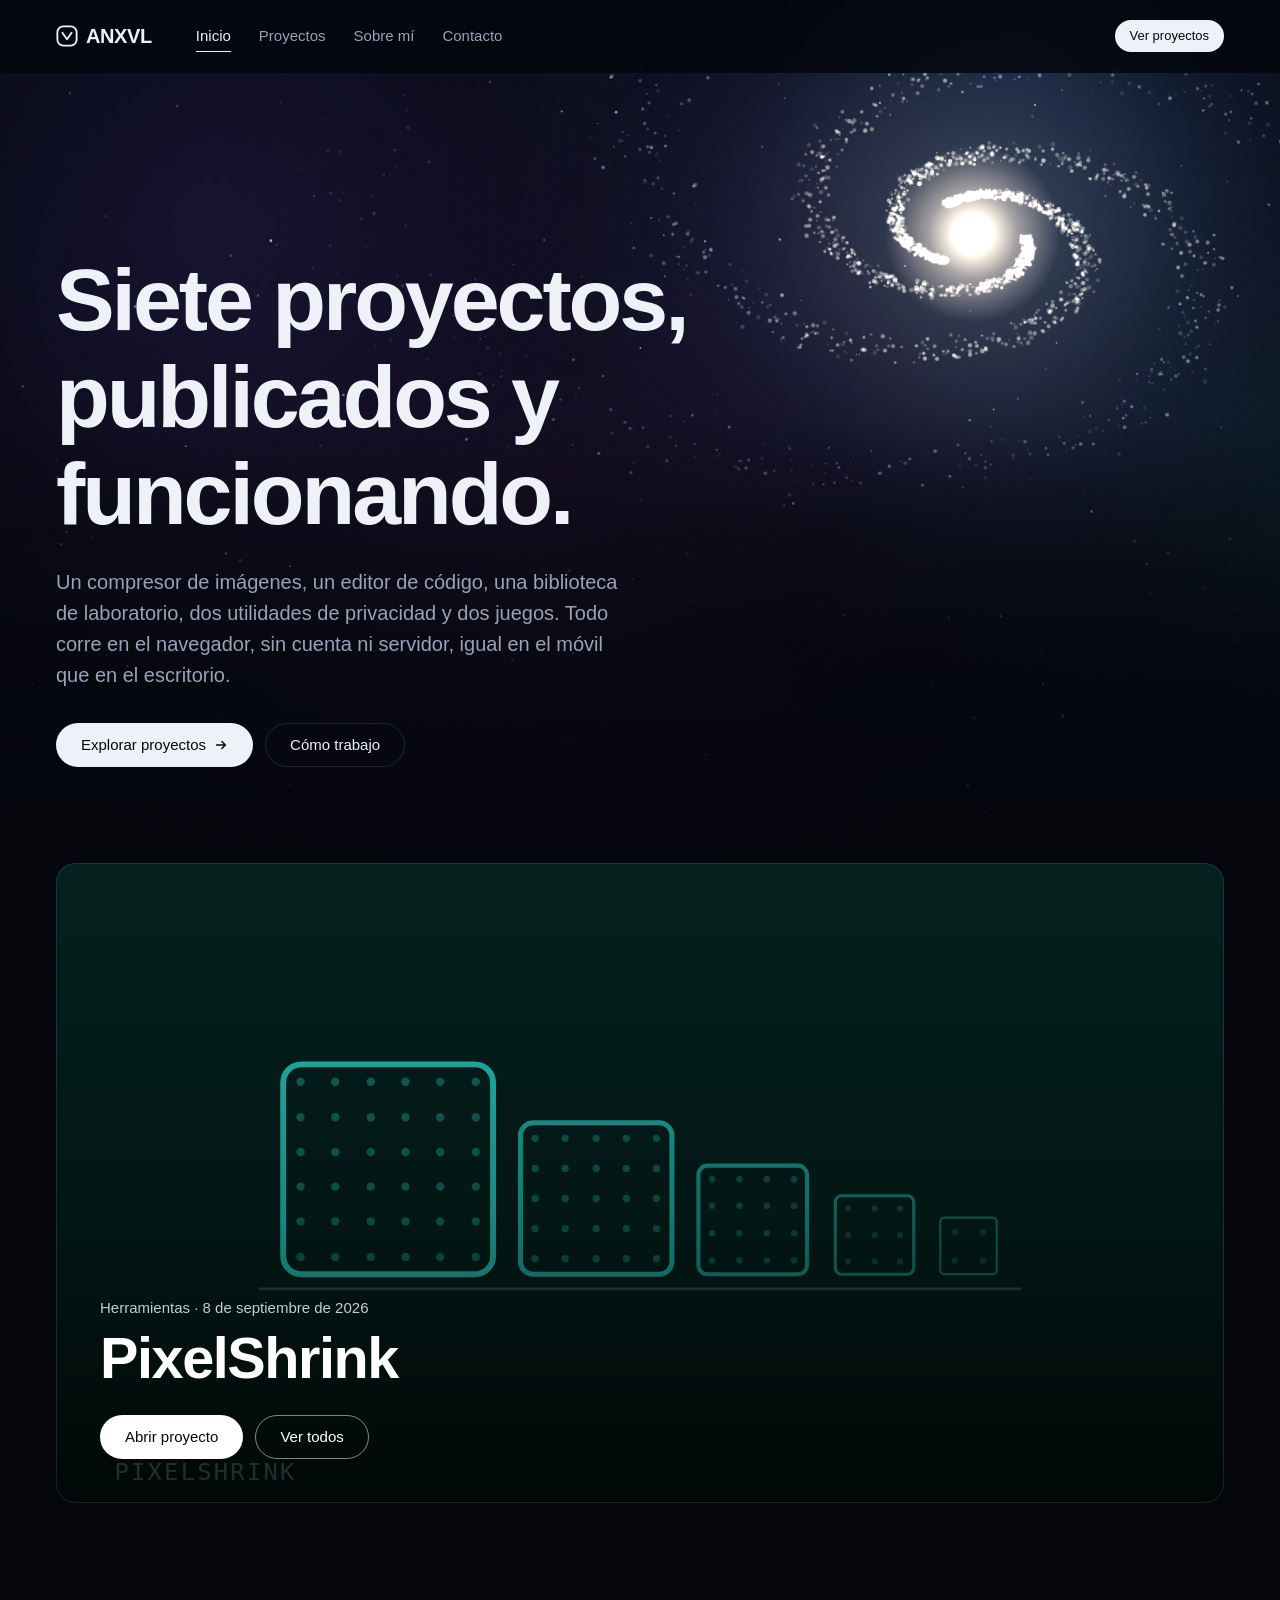
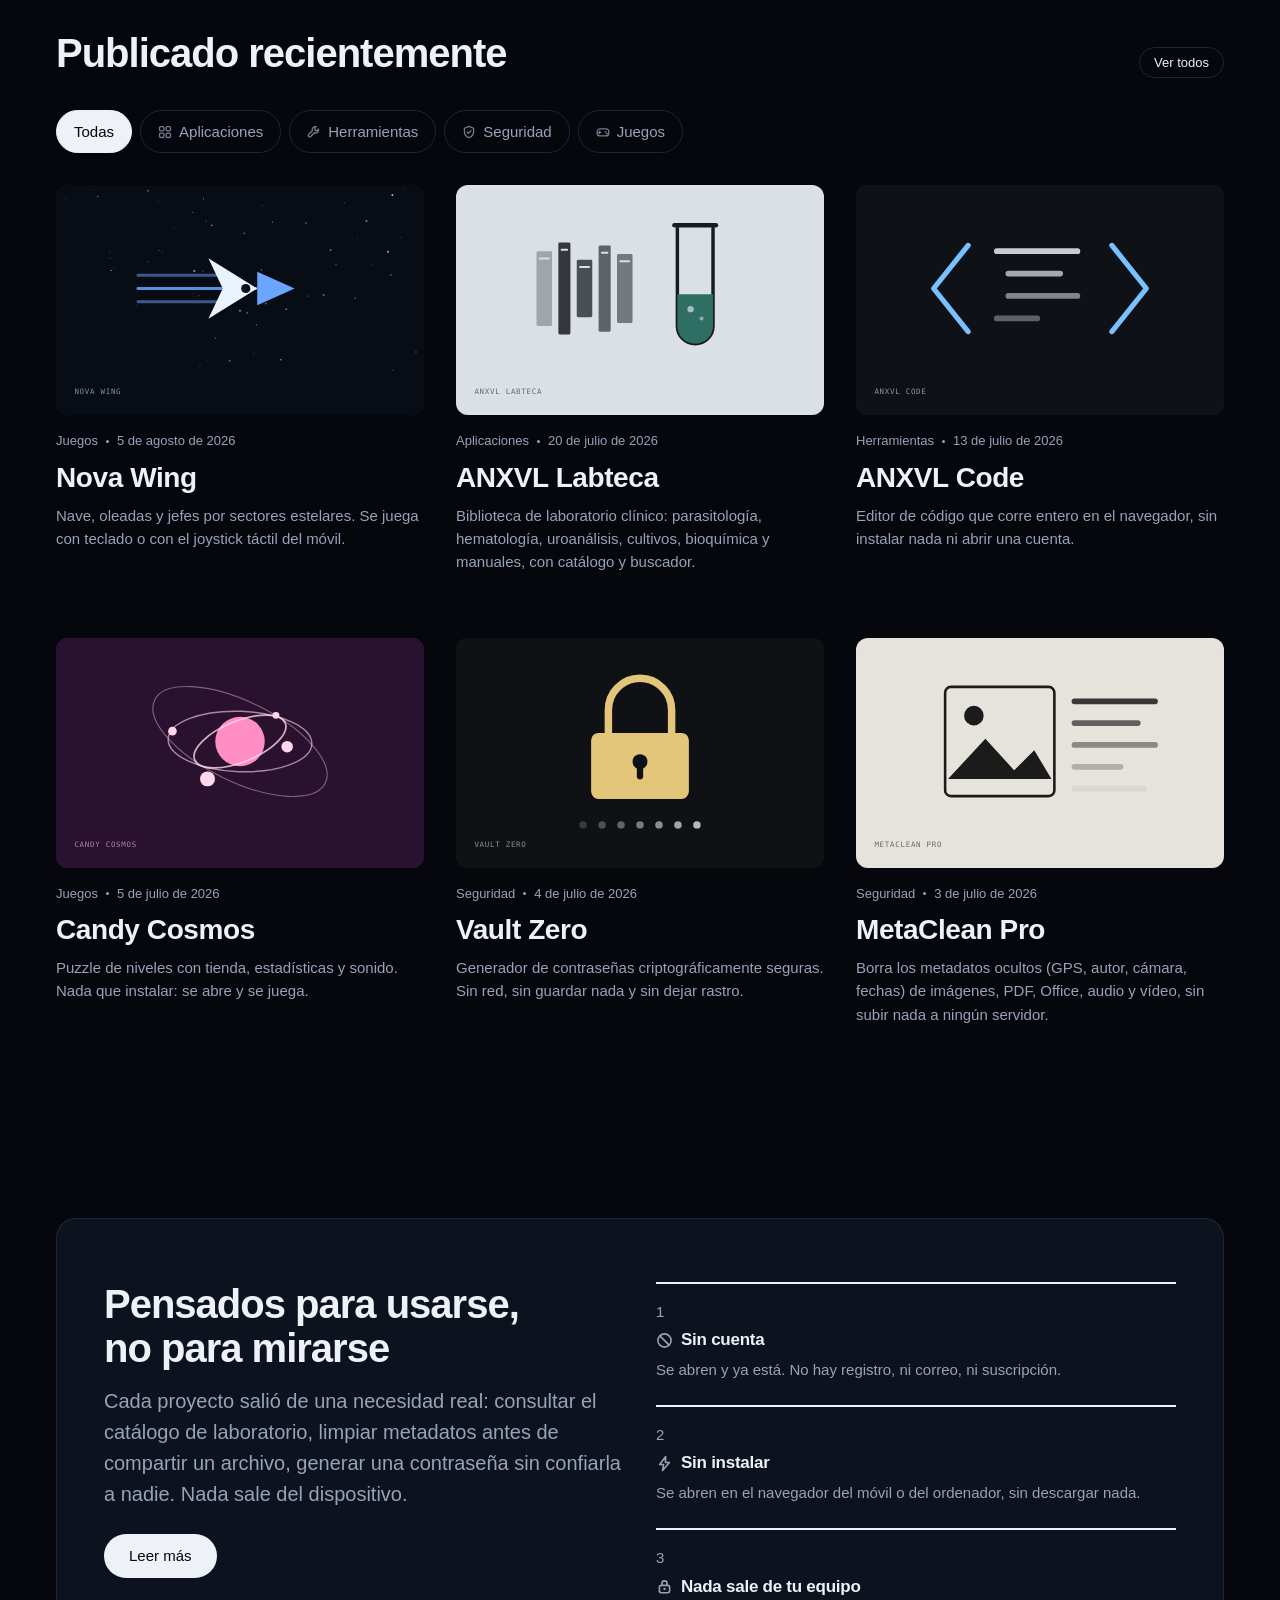
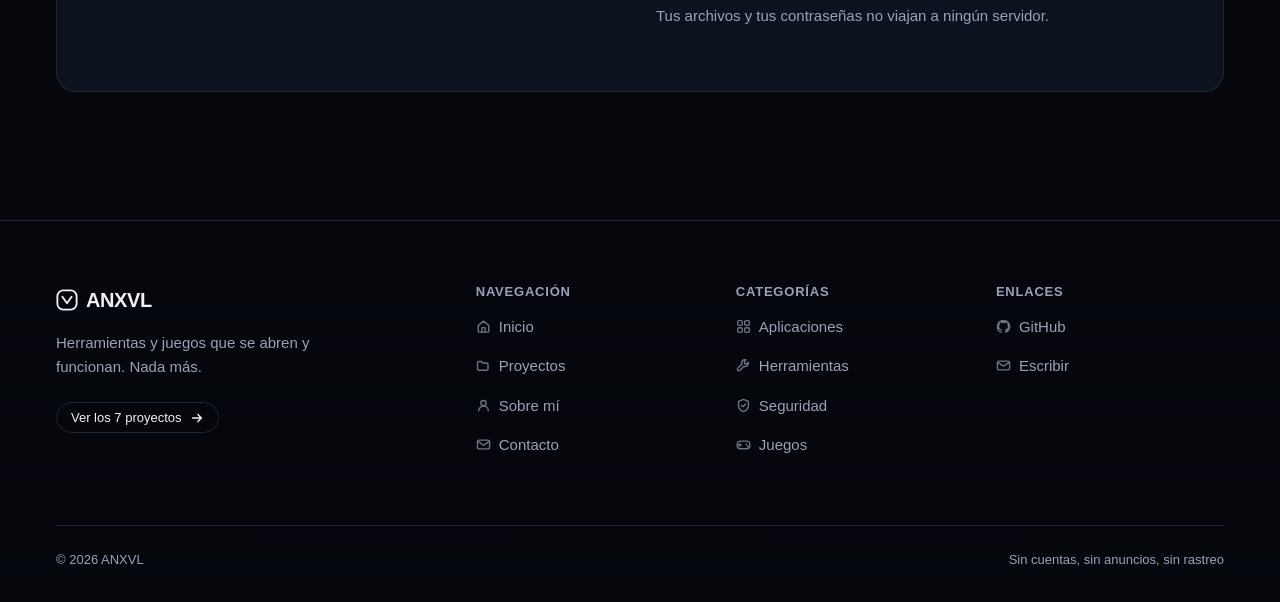
==== commit b4953f2e: "Add files via upload" ====
--- a/index.html
+++ b/index.html
@@ -2,308 +2,51 @@
 <html lang="es">
 <head>
 <meta charset="UTF-8">
-<meta name="viewport" content="width=device-width, initial-scale=1.0">
-<title>ANXVL LABTECA · Biblioteca de Laboratorio Clínico</title>
-<meta name="description" content="Biblioteca digital de laboratorio clínico: parasitología, hematología, uroanálisis, cultivos, anatomía, bioquímica, insertos, microbiología, inmunología y manuales generales.">
-<meta name="author" content="ANXVL">
-<meta name="theme-color" content="#F7F5F1" media="(prefers-color-scheme: light)">
-<meta name="theme-color" content="#000000" media="(prefers-color-scheme: dark)">
-<meta name="color-scheme" content="light dark">
-
-<!-- Vista previa al compartir el enlace -->
-<meta property="og:type" content="website">
-<meta property="og:site_name" content="ANXVL LABTECA">
-<meta property="og:title" content="ANXVL LABTECA · Biblioteca de Laboratorio Clínico">
-<meta property="og:description" content="Manuales, atlas y guías de laboratorio clínico organizados por área, listos para consultar, leer en línea o descargar.">
-<meta property="og:locale" content="es_ES">
-<meta name="twitter:card" content="summary">
-<meta name="twitter:title" content="ANXVL LABTECA · Biblioteca de Laboratorio Clínico">
-<meta name="twitter:description" content="Manuales, atlas y guías de laboratorio clínico organizados por área, listos para consultar, leer en línea o descargar.">
-
-<link rel="preconnect" href="https://fonts.googleapis.com">
-<link rel="preconnect" href="https://fonts.gstatic.com" crossorigin>
-<link href="https://fonts.googleapis.com/css2?family=Fraunces:opsz,wght@9..144,500;9..144,600;9..144,700&family=Space+Grotesk:wght@500;600;700&family=IBM+Plex+Sans:wght@400;500;600&family=IBM+Plex+Mono:wght@400;500&display=swap" rel="stylesheet">
-<link rel="icon" href="assets/icons/favicon.svg" type="image/svg+xml">
-<link rel="icon" href="assets/icons/favicon.ico" sizes="any">
-<link rel="apple-touch-icon" href="assets/icons/apple-touch-icon.png">
-<link rel="manifest" href="manifest.webmanifest">
-<link rel="stylesheet" href="css/style.css">
-<link rel="stylesheet" href="css/lector-voz.css">
-<script type="application/ld+json">
-{
-  "@context": "https://schema.org",
-  "@type": "WebSite",
-  "name": "ANXVL LABTECA",
-  "alternateName": "LABTECA",
-  "description": "Biblioteca digital de laboratorio clínico: manuales, atlas y guías organizados por área, listos para consultar, leer en línea o descargar.",
-  "inLanguage": "es",
-  "author": { "@type": "Person", "name": "ANXVL" },
-  "creator": { "@type": "Person", "name": "ANXVL" }
-}
-</script>
+<meta name="viewport" content="width=device-width, initial-scale=1">
+<title>ANXVL — Proyectos</title>
+<meta name="description" content="Herramientas, paneles y experimentos web. Todo el trabajo reunido en un mismo sitio.">
+<meta name="color-scheme" content="dark">
+<meta property="og:image" content="assets/img/og-anxvl.jpg">
+<meta name="twitter:card" content="summary_large_image"> <meta property="og:title" content="ANXVL — Proyectos">
+<meta property="og:description" content="Herramientas, paneles y experimentos web.">
+<meta property="og:type" content="website"> <link rel="icon" href="assets/img/favicon.svg" type="image/svg+xml">
+<link rel="icon" href="assets/img/favicon.ico" sizes="any">
+<link rel="icon" href="assets/img/iconos/favicon-32.png" type="image/png" sizes="32x32">
+<link rel="icon" href="assets/img/iconos/favicon-16.png" type="image/png" sizes="16x16">
+<link rel="apple-touch-icon" href="assets/img/iconos/apple-touch-icon.png">
+<link rel="manifest" href="site.webmanifest">
+<meta name="theme-color" content="#05070d">
+<meta name="apple-mobile-web-app-title" content="ANXVL">
+<link rel="stylesheet" href="assets/css/base.css">
+<link rel="stylesheet" href="assets/css/layout.css">
+<link rel="stylesheet" href="assets/css/componentes.css">
+<script src="guard.js"></script>
 </head>
-<body>
-<a href="#inicio" class="skip-link">Saltar al contenido</a>
-<div id="spaceBg" aria-hidden="true">
-  <div class="space-nebula"></div>
-  <div class="space-stars space-stars--1"></div>
-  <div class="space-stars space-stars--2"></div>
-  <div class="space-stars space-stars--3"></div>
-  <div class="space-shooting-star"></div>
-</div>
-<div class="grain" aria-hidden="true"></div>
-<div id="themeFlash" aria-hidden="true"></div>
-<noscript>
-  <div style="max-width:640px;margin:60px auto;padding:24px;font-family:sans-serif;text-align:center;">
-    <p>LABTECA necesita JavaScript activado en tu navegador para mostrar el catálogo, la galería y el lector de documentos.</p>
-  </div>
-</noscript>
-
-<!-- ============== HEADER ============== -->
-<header class="site-header" id="siteHeader">
-  <div class="container nav">
-    <a href="#inicio" class="brand">
-      <span class="brand-mark" aria-hidden="true">
-        <svg viewBox="0 0 64 64" fill="none">
-          <defs><linearGradient id="brandLiquidHead" x1="0" y1="0" x2="1" y2="1"><stop offset="0" stop-color="#A296DE"/><stop offset="1" stop-color="#2FD9C7"/></linearGradient></defs>
-          <path d="M26.8,10 L26.8,24.6 L14.4,48.8 Q12.3,53.6 17.5,53.6 L46.5,53.6 Q51.7,53.6 49.6,48.8 L37.2,24.6 L37.2,10" stroke="currentColor" stroke-width="3.4" stroke-linejoin="round" stroke-linecap="round"/>
-          <path class="brand-mark-fill" d="M20.7,35.6 L43.3,35.6 L49.6,48.8 Q51.7,53.6 46.5,53.6 L17.5,53.6 Q12.3,53.6 14.4,48.8 Z" fill="url(#brandLiquidHead)" stroke="none"/>
-          <line x1="24.5" y1="35.6" x2="39.5" y2="35.6" stroke="currentColor" stroke-width="1.3" opacity="0.4"/>
-          <line x1="27.3" y1="10" x2="36.7" y2="10" stroke="currentColor" stroke-width="3.4" stroke-linecap="round"/>
-        </svg>
-      </span>
-      <span class="brand-text">
-        <span class="brand-kicker">ANXVL</span>
-        <span class="brand-name">LABTECA</span>
-      </span>
-    </a>
-    <nav>
-      <ul class="nav-links" id="navLinks">
-        <li><a href="#inicio" data-spy="inicio">Inicio</a></li>
-        <li><a href="#categorias" data-spy="categorias">Categorías</a></li>
-        <li><a href="#catalogo" data-spy="catalogo">Catálogo</a></li>
-        <li><a href="#galeria" data-spy="galeria">Galería</a></li>
-        <li><a href="#acerca" data-spy="acerca">Acerca</a></li>
-      </ul>
-    </nav>
-    <div class="nav-actions">
-      <button class="theme-toggle" id="themeToggle" aria-label="Cambiar tema claro/oscuro">
-        <svg class="icon-moon" viewBox="0 0 24 24" fill="none" stroke="currentColor" stroke-width="1.6" stroke-linecap="round" stroke-linejoin="round"><path d="M20.2 14.7A8.5 8.5 0 1 1 9.3 3.8a7 7 0 0 0 10.9 10.9Z"/></svg>
-        <svg class="icon-sun" viewBox="0 0 24 24" fill="none" stroke="currentColor" stroke-width="1.6" stroke-linecap="round"><circle cx="12" cy="12" r="4.1"/><path d="M12 2.6v3M12 18.4v3M4.6 4.6l2.1 2.1M17.3 17.3l2.1 2.1M2.6 12h3M18.4 12h3M4.6 19.4l2.1-2.1M17.3 6.7l2.1-2.1"/></svg>
-      </button>
-      <button class="nav-toggle" id="navToggle" aria-label="Abrir menú" aria-expanded="false">
-        <span></span><span></span><span></span>
-      </button>
-    </div>
-  </div>
-  <div class="header-progress" id="headerProgress" aria-hidden="true"></div>
-</header>
-
-<!-- ============== HERO ============== -->
-<section class="hero" id="inicio">
-  <div class="container hero-grid">
-    <div class="reveal" data-reveal>
-      <span class="eyebrow">Biblioteca digital · Laboratorio clínico</span>
-      <h1>Tu estantería de <em>laboratorio</em>, organizada como una muestra.</h1>
-      <p class="lead">Manuales, atlas y guías de parasitología, hematología, uroanálisis, cultivos, anatomía, bioquímica, insertos, microbiología, inmunología y manuales generales — listos para consultar, leer en línea o descargar.</p>
-      <div class="search-box">
-        <svg class="search-icon" viewBox="0 0 24 24" fill="none" stroke="currentColor" stroke-width="1.7" stroke-linecap="round" stroke-linejoin="round"><circle cx="10.4" cy="10.4" r="6.4"/><line x1="10.4" y1="7.3" x2="10.4" y2="13.5"/><line x1="7.3" y1="10.4" x2="13.5" y2="10.4"/><line x1="15.1" y1="15.1" x2="19.8" y2="19.8"/></svg>
-        <input type="text" id="searchInput" placeholder="Buscar por título o autor...">
-        <span class="search-kbd">/</span>
-      </div>
-      <div class="hero-actions">
-        <a href="#catalogo" class="btn btn-primary">
-          <span>Explorar catálogo</span>
-          <svg viewBox="0 0 24 24" fill="none" stroke="currentColor" stroke-width="1.8" stroke-linecap="round" stroke-linejoin="round"><path d="M5 12h13"/><path d="M13 6l6 6-6 6"/></svg>
-        </a>
-        <a href="#categorias" class="btn btn-ghost">Ver categorías</a>
-      </div>
-    </div>
-
-    <!-- Gradilla decorativa: además sirve de acceso rápido por categoría -->
-    <div class="rack reveal" data-reveal data-reveal-delay="120" aria-hidden="false">
-      <a href="#" class="tube tube--2" data-cat="parasitologia"><span class="tube-liquid" style="background:var(--cat-parasitologia)"></span><span class="tube-cap" style="background:var(--cat-parasitologia)"></span><span class="tube-label">PARA</span></a>
-      <a href="#" class="tube tube--4" data-cat="hematologia"><span class="tube-liquid" style="background:var(--cat-hematologia)"></span><span class="tube-cap" style="background:var(--cat-hematologia)"></span><span class="tube-label">HEMA</span></a>
-      <a href="#" class="tube tube--1" data-cat="uroanalisis"><span class="tube-liquid" style="background:var(--cat-uroanalisis)"></span><span class="tube-cap" style="background:var(--cat-uroanalisis)"></span><span class="tube-label">URO</span></a>
-      <a href="#" class="tube tube--6" data-cat="cultivos"><span class="tube-liquid" style="background:var(--cat-cultivos)"></span><span class="tube-cap" style="background:var(--cat-cultivos)"></span><span class="tube-label">CULT</span></a>
-      <a href="#" class="tube tube--3" data-cat="anatomia"><span class="tube-liquid" style="background:var(--cat-anatomia)"></span><span class="tube-cap" style="background:var(--cat-anatomia)"></span><span class="tube-label">ANAT</span></a>
-      <a href="#" class="tube tube--5" data-cat="bioquimica"><span class="tube-liquid" style="background:var(--cat-bioquimica)"></span><span class="tube-cap" style="background:var(--cat-bioquimica)"></span><span class="tube-label">BIOQ</span></a>
-      <a href="#" class="tube tube--7" data-cat="insertos"><span class="tube-liquid" style="background:var(--cat-insertos)"></span><span class="tube-cap" style="background:var(--cat-insertos)"></span><span class="tube-label">INST</span></a>
-      <a href="#" class="tube tube--5" data-cat="microbiologia"><span class="tube-liquid" style="background:var(--cat-microbiologia)"></span><span class="tube-cap" style="background:var(--cat-microbiologia)"></span><span class="tube-label">MICRO</span></a>
-      <a href="#" class="tube tube--3" data-cat="inmunologia"><span class="tube-liquid" style="background:var(--cat-inmunologia)"></span><span class="tube-cap" style="background:var(--cat-inmunologia)"></span><span class="tube-label">INMU</span></a>
-      <a href="#" class="tube tube--6" data-cat="general"><span class="tube-liquid" style="background:var(--cat-general)"></span><span class="tube-cap" style="background:var(--cat-general)"></span><span class="tube-label">GEN</span></a>
-    </div>
-  </div>
-  <svg class="hero-divider" viewBox="0 0 1440 60" preserveAspectRatio="none" aria-hidden="true"><path d="M0 32 Q 360 0 720 30 T 1440 28 V60 H0 Z"></path></svg>
-</section>
-
-<!-- ============== ACERCA ============== -->
-<section class="about" id="acerca">
-  <div class="container">
-    <div class="about-card reveal" data-reveal>
-      <p class="lead-text" style="color:var(--ink); font-size:1.05rem;">LABTECA reúne en un solo lugar el material de consulta de uso diario en el laboratorio clínico: bibliografía técnica organizada por área, con acceso inmediato para leer en línea o descargar, sin depender de carpetas sueltas ni enlaces dispersos.</p>
-      <div class="about-stat"><div class="num" id="statBooks" data-count="0">0</div><div class="label">Títulos en catálogo</div></div>
-      <div class="about-stat"><div class="num" id="statCats" data-count="0">0</div><div class="label">Áreas temáticas</div></div>
-      <div class="about-stat"><div class="num num-infinity">∞</div><div class="label">Lecturas y descargas</div></div>
-    </div>
-  </div>
-</section>
-
-<!-- ============== CATEGORÍAS / FILTROS ============== -->
-<section class="filters-section" id="categorias">
-  <div class="container">
-    <h2 class="section-title reveal" data-reveal>
-      <svg class="section-icon" viewBox="0 0 24 24" fill="none" stroke="currentColor" stroke-width="1.6" stroke-linecap="round" stroke-linejoin="round"><path d="M4 5h16l-6.2 7.3v6.4L10.2 21v-8.7z"/></svg>
-      Categorías
-    </h2>
-    <p class="section-sub reveal" data-reveal>Filtra el catálogo por área temática.</p>
-    <div class="filters" id="filters"></div>
-    <div class="filters status-filters" id="statusFilters">
-      <button class="chip is-active" data-status="all"><span class="dot" style="background:var(--ink)"></span>Todos los estados</button>
-      <button class="chip" data-status="leyendo"><span class="dot" style="background:#D9A33E"></span>Leyendo</button>
-      <button class="chip" data-status="leido"><span class="dot" style="background:var(--accent)"></span>Leídos</button>
-    </div>
-  </div>
-</section>
-
-<!-- ============== CATÁLOGO ============== -->
-<section class="catalog" id="catalogo">
-  <div class="container">
-    <div class="catalog-head reveal" data-reveal>
-      <h2 class="section-title" style="margin:0;">
-        <svg class="section-icon" viewBox="0 0 24 24" fill="none" stroke="currentColor" stroke-width="1.6" stroke-linecap="round" stroke-linejoin="round"><path d="M12 6.2C10.2 4.9 7.6 4.2 4.8 4.2v14.1c2.8 0 5.4.7 7.2 2 1.8-1.3 4.4-2 7.2-2V4.2c-2.8 0-5.4.7-7.2 2Z"/><path d="M12 6.2v14.1"/></svg>
-        Catálogo
-      </h2>
-      <div class="catalog-head-actions">
-        <button class="btn btn-ghost btn-sm" id="randomBookBtn" type="button" title="Abrir un libro al azar del catálogo">
-          <svg viewBox="0 0 24 24" fill="none" stroke="currentColor" stroke-width="1.7" stroke-linecap="round" stroke-linejoin="round"><rect x="4" y="4" width="16" height="16" rx="3.4"/><circle cx="8.3" cy="8.3" r="1.15" fill="currentColor" stroke="none"/><circle cx="15.7" cy="8.3" r="1.15" fill="currentColor" stroke="none"/><circle cx="12" cy="12" r="1.15" fill="currentColor" stroke="none"/><circle cx="8.3" cy="15.7" r="1.15" fill="currentColor" stroke="none"/><circle cx="15.7" cy="15.7" r="1.15" fill="currentColor" stroke="none"/></svg>
-          <span>Al azar</span>
-        </button>
-        <span class="count-tag" id="countTag"></span>
-      </div>
-    </div>
-    <div class="continue-row" id="continueRow" hidden>
-      <span class="continue-label">Retomar</span>
-      <div class="continue-list" id="continueList"></div>
-    </div>
-    <div class="progress-row reveal" data-reveal>
-      <div class="progress-bar" id="progressBar"><span id="progressBarFill"></span></div>
-      <span class="progress-tag" id="progressTag"></span>
-    </div>
-    <div class="grid" id="bookGrid"></div>
-  </div>
-</section>
-
-<!-- ============== GALERÍA ============== -->
-<section class="gallery-section" id="galeria">
-  <div class="container">
-    <div class="gallery-head reveal" data-reveal>
-      <div>
-        <h2 class="section-title" style="margin-bottom:4px;">
-          <svg class="section-icon" viewBox="0 0 24 24" fill="none" stroke="currentColor" stroke-width="1.6" stroke-linecap="round" stroke-linejoin="round"><path d="M4 8.6A1.6 1.6 0 0 1 5.6 7h1.9L8.7 5.3h6.6L16.5 7h1.9A1.6 1.6 0 0 1 20 8.6v9A1.6 1.6 0 0 1 18.4 19H5.6A1.6 1.6 0 0 1 4 17.6z"/><circle cx="12" cy="12.7" r="3.4"/></svg>
-          Imágenes de laboratorio
-        </h2>
-        <p style="margin-bottom:0;">Fotografías propias del espacio, equipos y procedimientos.</p>
-      </div>
-      <span class="count-tag" id="galleryCount"></span>
-    </div>
-    <div class="gallery-grid" id="galleryGrid" style="margin-top:18px;"></div>
-    <div class="gallery-pager" id="galleryPager">
-      <button class="icon-btn" id="galleryPrev" aria-label="Página anterior de fotos">
-        <svg viewBox="0 0 24 24" fill="none" stroke="currentColor" stroke-width="1.8" stroke-linecap="round" stroke-linejoin="round"><path d="M14.5 17l-5-5 5-5"/></svg>
-      </button>
-      <span class="pager-label" id="galleryPageLabel">Página 1 / 1</span>
-      <button class="icon-btn" id="galleryNext" aria-label="Página siguiente de fotos">
-        <svg viewBox="0 0 24 24" fill="none" stroke="currentColor" stroke-width="1.8" stroke-linecap="round" stroke-linejoin="round"><path d="M9.5 17l5-5-5-5"/></svg>
-      </button>
-    </div>
-  </div>
-</section>
-
-<!-- ============== FOOTER ============== -->
-<footer class="site-footer">
-  <div class="container footer-grid">
-    <div>
-      <a href="#inicio" class="brand">
-        <span class="brand-mark" aria-hidden="true">
-          <svg viewBox="0 0 64 64" fill="none">
-            <defs><linearGradient id="brandLiquidFoot" x1="0" y1="0" x2="1" y2="1"><stop offset="0" stop-color="#A296DE"/><stop offset="1" stop-color="#2FD9C7"/></linearGradient></defs>
-            <path d="M26.8,10 L26.8,24.6 L14.4,48.8 Q12.3,53.6 17.5,53.6 L46.5,53.6 Q51.7,53.6 49.6,48.8 L37.2,24.6 L37.2,10" stroke="currentColor" stroke-width="3.4" stroke-linejoin="round" stroke-linecap="round"/>
-            <path class="brand-mark-fill" d="M20.7,35.6 L43.3,35.6 L49.6,48.8 Q51.7,53.6 46.5,53.6 L17.5,53.6 Q12.3,53.6 14.4,48.8 Z" fill="url(#brandLiquidFoot)" stroke="none"/>
-            <line x1="24.5" y1="35.6" x2="39.5" y2="35.6" stroke="currentColor" stroke-width="1.3" opacity="0.4"/>
-            <line x1="27.3" y1="10" x2="36.7" y2="10" stroke="currentColor" stroke-width="3.4" stroke-linecap="round"/>
-          </svg>
-        </span>
-        <span class="brand-text">
-          <span class="brand-kicker">ANXVL</span>
-          <span class="brand-name">LABTECA</span>
-        </span>
-      </a>
-      <p class="foot-note">Biblioteca digital de laboratorio clínico. Material con fines de consulta y estudio.</p>
-    </div>
-    <small>© <span id="year"></span> ANXVL LABTECA</small>
-  </div>
-</footer>
-
-<!-- ============== BOTÓN VOLVER ARRIBA ============== -->
-<button class="to-top" id="toTop" aria-label="Volver arriba">
-  <svg viewBox="0 0 24 24" fill="none" stroke="currentColor" stroke-width="1.9" stroke-linecap="round" stroke-linejoin="round"><path d="M12 18V6"/><path d="M6.5 11.5L12 6l5.5 5.5"/></svg>
-</button>
-
-<!-- ============== MODAL LECTOR ============== -->
-<div class="reader-overlay" id="readerOverlay">
-  <div class="reader-panel" role="dialog" aria-modal="true" aria-label="Lector de documento">
-    <div class="reader-bar">
-      <div class="reader-titles">
-        <div class="t" id="readerTitle">Título</div>
-        <div class="c" id="readerCode">CODIGO</div>
-      </div>
-      <div class="reader-bar-actions">
-        <div class="zoom-group">
-          <button class="icon-btn" id="zoomOut" aria-label="Alejar">
-            <svg viewBox="0 0 24 24" fill="none" stroke="currentColor" stroke-width="1.7" stroke-linecap="round" stroke-linejoin="round"><circle cx="10.3" cy="10.3" r="6.1"/><line x1="7.6" y1="10.3" x2="13" y2="10.3"/><line x1="15" y1="15" x2="19.5" y2="19.5"/></svg>
-          </button>
-          <span class="zoom-level" id="zoomLevel">100%</span>
-          <button class="icon-btn" id="zoomIn" aria-label="Acercar">
-            <svg viewBox="0 0 24 24" fill="none" stroke="currentColor" stroke-width="1.7" stroke-linecap="round" stroke-linejoin="round"><circle cx="10.3" cy="10.3" r="6.1"/><line x1="10.3" y1="7.6" x2="10.3" y2="13"/><line x1="7.6" y1="10.3" x2="13" y2="10.3"/><line x1="15" y1="15" x2="19.5" y2="19.5"/></svg>
-          </button>
-        </div>
-        <a class="icon-btn" id="readerDownload" href="#" target="_blank" rel="noopener" aria-label="Descargar">
-          <svg viewBox="0 0 24 24" fill="none" stroke="currentColor" stroke-width="1.7" stroke-linecap="round" stroke-linejoin="round"><path d="M12 3.5v9.5"/><path d="M8 9.5l4 4 4-4"/><path d="M4.7 16.8v2a1.7 1.7 0 0 0 1.7 1.7h11.2a1.7 1.7 0 0 0 1.7-1.7v-2"/></svg>
-        </a>
-        <button class="icon-btn" id="readerClose" aria-label="Cerrar">
-          <svg viewBox="0 0 24 24" fill="none" stroke="currentColor" stroke-width="1.8" stroke-linecap="round"><path d="M6.5 6.5l11 11M17.5 6.5l-11 11"/></svg>
-        </button>
-      </div>
-    </div>
-    <div class="reader-body">
-      <div class="reader-frame-wrap" id="readerFrameWrap"></div>
-      <div class="reader-fallback" id="readerFallback">
-        <p>No se pudo cargar el documento.<br>Verifica que el archivo de Drive esté compartido como "Cualquiera con el enlace".</p>
-      </div>
-    </div>
-  </div>
-</div>
-
-<!-- ============== LIGHTBOX DE GALERÍA ============== -->
-<div class="lightbox" id="lightbox" role="dialog" aria-modal="true" aria-label="Visor de fotos de la galería">
-  <div class="lightbox-stage">
-    <span class="lightbox-count" id="lightboxCount"></span>
-    <button class="icon-btn lightbox-close" id="lightboxClose" aria-label="Cerrar imagen">
-      <svg viewBox="0 0 24 24" fill="none" stroke="currentColor" stroke-width="1.8" stroke-linecap="round"><path d="M6.5 6.5l11 11M17.5 6.5l-11 11"/></svg>
-    </button>
-    <button class="icon-btn lightbox-nav lightbox-prev" id="lightboxPrev" aria-label="Foto anterior">
-      <svg viewBox="0 0 24 24" fill="none" stroke="currentColor" stroke-width="1.9" stroke-linecap="round" stroke-linejoin="round"><path d="M14.5 17l-5-5 5-5"/></svg>
-    </button>
-    <img id="lightboxImg" src="" alt="">
-    <button class="icon-btn lightbox-nav lightbox-next" id="lightboxNext" aria-label="Foto siguiente">
-      <svg viewBox="0 0 24 24" fill="none" stroke="currentColor" stroke-width="1.9" stroke-linecap="round" stroke-linejoin="round"><path d="M9.5 17l5-5-5-5"/></svg>
-    </button>
-  </div>
-</div>
-
-<script src="js/data.js"></script>
-<script src="js/main.js"></script>
-<script src="js/lector-voz.js"></script>
+<body> <a class="saltar-al-contenido" href="#contenido">Saltar al contenido</a> <svg class="sprite-iconos" aria-hidden="true" focusable="false" xmlns="http://www.w3.org/2000/svg"><defs> <symbol id="i-marca" viewBox="0 0 24 24"> <rect x="1.5" y="1.5" width="21" height="21" rx="6.5" fill="none" stroke="currentColor" stroke-width="2"/> <path d="M7 8.5 12 15.5 17 8.5" fill="none" stroke="currentColor" stroke-width="2" stroke-linecap="round" stroke-linejoin="round"/>
+</symbol> <symbol id="i-aplicaciones" viewBox="0 0 16 16"> <rect x="1.75" y="1.75" width="5" height="5" rx="1.4" fill="none" stroke="currentColor" stroke-width="1.5"/> <rect x="9.25" y="1.75" width="5" height="5" rx="1.4" fill="none" stroke="currentColor" stroke-width="1.5"/> <rect x="1.75" y="9.25" width="5" height="5" rx="1.4" fill="none" stroke="currentColor" stroke-width="1.5"/> <rect x="9.25" y="9.25" width="5" height="5" rx="1.4" fill="none" stroke="currentColor" stroke-width="1.5"/>
+</symbol> <symbol id="i-herramientas" viewBox="0 0 16 16"> <path d="M10.4 1.9a3.6 3.6 0 0 0-4.3 4.7L1.9 10.8a1.6 1.6 0 0 0 2.3 2.3l4.2-4.2a3.6 3.6 0 0 0 4.7-4.3l-2 2-1.8-.5-.5-1.8z" fill="none" stroke="currentColor" stroke-width="1.5" stroke-linejoin="round"/>
+</symbol> <symbol id="i-seguridad" viewBox="0 0 16 16"> <path d="M8 1.5 2.75 3.7v4c0 3.2 2.1 5.7 5.25 6.8 3.15-1.1 5.25-3.6 5.25-6.8v-4z" fill="none" stroke="currentColor" stroke-width="1.5" stroke-linejoin="round"/> <path d="M5.9 7.9 7.4 9.4l2.9-3" fill="none" stroke="currentColor" stroke-width="1.5" stroke-linecap="round" stroke-linejoin="round"/>
+</symbol> <symbol id="i-juegos" viewBox="0 0 16 16"> <rect x="1.3" y="4.4" width="13.4" height="8.1" rx="3.4" fill="none" stroke="currentColor" stroke-width="1.5"/> <path d="M4.1 7.2v2.6M2.8 8.5h2.6" stroke="currentColor" stroke-width="1.5" stroke-linecap="round"/> <circle cx="11" cy="7.9" r="1" fill="currentColor"/> <circle cx="12.5" cy="9.9" r="1" fill="currentColor"/>
+</symbol> <symbol id="i-flecha" viewBox="0 0 16 16"> <path d="M3 8h10M9 4l4 4-4 4" fill="none" stroke="currentColor" stroke-width="1.7" stroke-linecap="round" stroke-linejoin="round"/>
+</symbol> <symbol id="i-arriba" viewBox="0 0 16 16"> <path d="M8 13V3M4 7l4-4 4 4" fill="none" stroke="currentColor" stroke-width="1.7" stroke-linecap="round" stroke-linejoin="round"/>
+</symbol> <symbol id="i-buscar" viewBox="0 0 16 16"> <circle cx="7" cy="7" r="4.6" fill="none" stroke="currentColor" stroke-width="1.6"/> <path d="M10.5 10.5 14 14" fill="none" stroke="currentColor" stroke-width="1.6" stroke-linecap="round"/>
+</symbol> <symbol id="i-menu" viewBox="0 0 16 16"> <path d="M2.5 5h11M2.5 8h11M2.5 11h11" fill="none" stroke="currentColor" stroke-width="1.6" stroke-linecap="round"/>
+</symbol> <symbol id="i-cerrar" viewBox="0 0 16 16"> <path d="M4 4l8 8M12 4l-8 8" fill="none" stroke="currentColor" stroke-width="1.7" stroke-linecap="round"/>
+</symbol> <symbol id="i-github" viewBox="0 0 16 16"> <path d="M8 .8a7.2 7.2 0 0 0-2.28 14c.36.07.49-.15.49-.34v-1.3c-2 .44-2.43-.87-2.43-.87-.33-.83-.8-1.06-.8-1.06-.66-.44.05-.44.05-.44.73.05 1.11.75 1.11.75.65 1.1 1.7.79 2.11.6.07-.47.25-.79.46-.97-1.6-.18-3.28-.8-3.28-3.55 0-.79.28-1.43.74-1.94-.07-.18-.32-.91.07-1.9 0 0 .61-.19 2 .74a6.9 6.9 0 0 1 3.64 0c1.39-.93 2-.74 2-.74.39.99.14 1.72.07 1.9.46.51.74 1.15.74 1.94 0 2.76-1.69 3.37-3.3 3.55.26.22.49.66.49 1.34v1.98c0 .19.13.42.49.34A7.2 7.2 0 0 0 8 .8z" fill="currentColor"/>
+</symbol> <symbol id="i-correo" viewBox="0 0 16 16"> <rect x="1.5" y="3.3" width="13" height="9.4" rx="2" fill="none" stroke="currentColor" stroke-width="1.5"/> <path d="m2.4 4.9 5.6 3.9 5.6-3.9" fill="none" stroke="currentColor" stroke-width="1.5" stroke-linecap="round" stroke-linejoin="round"/>
+</symbol> <symbol id="i-inicio" viewBox="0 0 16 16"> <path d="M2.4 6.9 8 2.3l5.6 4.6v6.1a1 1 0 0 1-1 1h-9.2a1 1 0 0 1-1-1z" fill="none" stroke="currentColor" stroke-width="1.5" stroke-linejoin="round"/> <path d="M6.3 14V9.2h3.4V14" fill="none" stroke="currentColor" stroke-width="1.5" stroke-linejoin="round"/>
+</symbol> <symbol id="i-proyectos" viewBox="0 0 16 16"> <path d="M1.6 5.1a1.4 1.4 0 0 1 1.4-1.4h2.6l1.3 1.6h4.5a1.4 1.4 0 0 1 1.4 1.4v4.9a1.4 1.4 0 0 1-1.4 1.4H3a1.4 1.4 0 0 1-1.4-1.4z" fill="none" stroke="currentColor" stroke-width="1.5" stroke-linejoin="round"/>
+</symbol> <symbol id="i-persona" viewBox="0 0 16 16"> <circle cx="8" cy="5.4" r="2.8" fill="none" stroke="currentColor" stroke-width="1.5"/> <path d="M2.9 13.7a5.1 5.1 0 0 1 10.2 0" fill="none" stroke="currentColor" stroke-width="1.5" stroke-linecap="round"/>
+</symbol> <symbol id="i-sin-cuenta" viewBox="0 0 16 16"> <circle cx="8" cy="8" r="6.2" fill="none" stroke="currentColor" stroke-width="1.5"/> <path d="M3.6 3.6 12.4 12.4" fill="none" stroke="currentColor" stroke-width="1.5" stroke-linecap="round"/>
+</symbol> <symbol id="i-rayo" viewBox="0 0 16 16"> <path d="M9.1 1.4 3.4 9h3.7l-.9 5.6L12.6 7H8.9z" fill="none" stroke="currentColor" stroke-width="1.5" stroke-linejoin="round"/>
+</symbol> <symbol id="i-candado" viewBox="0 0 16 16"> <rect x="3.2" y="6.9" width="9.6" height="7" rx="1.8" fill="none" stroke="currentColor" stroke-width="1.5"/> <path d="M5.6 6.9V5.1a2.4 2.4 0 0 1 4.8 0v1.8" fill="none" stroke="currentColor" stroke-width="1.5" stroke-linecap="round"/> <circle cx="8" cy="10.3" r="1.1" fill="currentColor"/>
+</symbol> <symbol id="i-vacio" viewBox="0 0 16 16"> <circle cx="7" cy="7" r="4.6" fill="none" stroke="currentColor" stroke-width="1.5"/> <path d="M10.5 10.5 14 14M5.3 7h3.4" fill="none" stroke="currentColor" stroke-width="1.5" stroke-linecap="round"/>
+</symbol> </defs></svg> <div class="cosmos" aria-hidden="true"> <canvas id="galaxia"></canvas>
+</div> <header class="cabecera" data-cabecera> <div class="contenedor cabecera__interior"> <a class="marca" href="./"> <svg class="marca__glifo" aria-hidden="true"><use href="#i-marca"></use></svg> <span>ANXVL</span> </a> <nav class="nav" id="nav-principal" data-nav aria-label="Navegación principal"> <a class="nav__enlace" href="./" aria-current="page">Inicio</a> <a class="nav__enlace" href="proyectos/">Proyectos</a> <a class="nav__enlace" href="sobre/">Sobre mí</a> <a class="nav__enlace" href="contacto/">Contacto</a> </nav> <div class="cabecera__acciones"> <a class="boton boton--primario boton--pequeno" href="proyectos/">Ver proyectos</a> <button class="menu-boton" type="button" data-menu-boton aria-expanded="false" aria-controls="nav-principal" aria-label="Abrir menú"> <svg class="icono" aria-hidden="true"><use href="#i-menu"></use></svg> </button> </div> </div>
+</header> <main id="contenido"> <section class="contenedor hero"> <h1 class="hero__titulo">Siete proyectos, publicados y funcionando.</h1> <p class="hero__texto"> Un compresor de imágenes, un editor de código, una biblioteca de laboratorio, dos utilidades de privacidad y dos juegos. Todo corre en el navegador, sin cuenta ni servidor, igual en el móvil que en el escritorio. </p> <div class="hero__acciones"> <a class="boton boton--primario" href="proyectos/">Explorar proyectos<svg class="icono" aria-hidden="true"><use href="#i-flecha"></use></svg></a> <a class="boton boton--secundario" href="sobre/">Cómo trabajo</a> </div> </section> <section class="contenedor" aria-label="Proyecto destacado"> <div class="destacado revelar" data-destacado></div> </section> <section class="contenedor seccion"> <div class="seccion__cabecera revelar"> <h2 class="seccion__titulo">Publicado recientemente</h2> <a class="boton boton--secundario boton--pequeno" href="proyectos/">Ver todos</a> </div> <div class="filtros" role="group" aria-label="Filtrar por categoría"> <button class="chip" type="button" data-filtro="todas" aria-pressed="true"><span>Todas</span></button> <button class="chip" type="button" data-filtro="Aplicaciones" aria-pressed="false"><svg class="icono" aria-hidden="true"><use href="#i-aplicaciones"></use></svg><span>Aplicaciones</span></button> <button class="chip" type="button" data-filtro="Herramientas" aria-pressed="false"><svg class="icono" aria-hidden="true"><use href="#i-herramientas"></use></svg><span>Herramientas</span></button> <button class="chip" type="button" data-filtro="Seguridad" aria-pressed="false"><svg class="icono" aria-hidden="true"><use href="#i-seguridad"></use></svg><span>Seguridad</span></button> <button class="chip" type="button" data-filtro="Juegos" aria-pressed="false"><svg class="icono" aria-hidden="true"><use href="#i-juegos"></use></svg><span>Juegos</span></button> </div> <ul class="rejilla" data-rejilla data-sin-destacado data-limite="6" style="margin-top:var(--e-6)"></ul> <div class="vacio" data-vacio hidden> <svg class="icono icono--vacio" aria-hidden="true"><use href="#i-vacio"></use></svg> <p class="vacio__titulo">Ningún proyecto en esta categoría todavía.</p> <p>Prueba con otra categoría o mira la lista completa.</p> </div> </section> <section class="contenedor seccion--compacta"> <div class="franja revelar"> <div> <h2 class="seccion__titulo">Pensados para usarse, no para mirarse</h2> <p class="plomo" style="margin-top:var(--e-4)"> Cada proyecto salió de una necesidad real: consultar el catálogo de laboratorio, limpiar metadatos antes de compartir un archivo, generar una contraseña sin confiarla a nadie. Nada sale del dispositivo. </p> <a class="boton boton--primario" href="sobre/" style="margin-top:var(--e-5)">Leer más</a> </div> <div class="pasos"> <div class="paso"> <h3><svg class="icono icono--paso" aria-hidden="true"><use href="#i-sin-cuenta"></use></svg>Sin cuenta</h3> <p>Se abren y ya está. No hay registro, ni correo, ni suscripción.</p> </div> <div class="paso"> <h3><svg class="icono icono--paso" aria-hidden="true"><use href="#i-rayo"></use></svg>Sin instalar</h3> <p>Se abren en el navegador del móvil o del ordenador, sin descargar nada.</p> </div> <div class="paso"> <h3><svg class="icono icono--paso" aria-hidden="true"><use href="#i-candado"></use></svg>Nada sale de tu equipo</h3> <p>Tus archivos y tus contraseñas no viajan a ningún servidor.</p> </div> </div> </div> </section> </main> <button class="subir" type="button" data-subir aria-label="Volver arriba"> <svg class="icono" aria-hidden="true"><use href="#i-arriba"></use></svg>
+</button> <footer class="pie"> <div class="contenedor"> <div class="pie__columnas"> <div class="pie__marca"> <a class="marca" href="./"> <svg class="marca__glifo" aria-hidden="true"><use href="#i-marca"></use></svg> <span>ANXVL</span> </a> <p>Herramientas y juegos que se abren y funcionan. Nada más.</p> <a class="boton boton--secundario boton--pequeno" href="proyectos/" style="margin-top:var(--e-5)"> Ver los 7 proyectos <svg class="icono" aria-hidden="true"><use href="#i-flecha"></use></svg> </a> </div> <div> <h3 class="pie__titulo">Navegación</h3> <ul class="pie__lista"> <li><a href="./"><svg class="icono" aria-hidden="true"><use href="#i-inicio"></use></svg><span>Inicio</span></a></li> <li><a href="proyectos/"><svg class="icono" aria-hidden="true"><use href="#i-proyectos"></use></svg><span>Proyectos</span></a></li> <li><a href="sobre/"><svg class="icono" aria-hidden="true"><use href="#i-persona"></use></svg><span>Sobre mí</span></a></li> <li><a href="contacto/"><svg class="icono" aria-hidden="true"><use href="#i-correo"></use></svg><span>Contacto</span></a></li> </ul> </div> <div> <h3 class="pie__titulo">Categorías</h3> <ul class="pie__lista"> <li><a href="proyectos/#aplicaciones"><svg class="icono" aria-hidden="true"><use href="#i-aplicaciones"></use></svg><span>Aplicaciones</span></a></li> <li><a href="proyectos/#herramientas"><svg class="icono" aria-hidden="true"><use href="#i-herramientas"></use></svg><span>Herramientas</span></a></li> <li><a href="proyectos/#seguridad"><svg class="icono" aria-hidden="true"><use href="#i-seguridad"></use></svg><span>Seguridad</span></a></li> <li><a href="proyectos/#juegos"><svg class="icono" aria-hidden="true"><use href="#i-juegos"></use></svg><span>Juegos</span></a></li> </ul> </div> <div> <h3 class="pie__titulo">Enlaces</h3> <ul class="pie__lista"> <li><a href="https://github.com/ANXVL" rel="noopener" target="_blank"><svg class="icono" aria-hidden="true"><use href="#i-github"></use></svg><span>GitHub</span></a></li> <li><a href="contacto/"><svg class="icono" aria-hidden="true"><use href="#i-correo"></use></svg><span>Escribir</span></a></li> </ul> </div> </div> <div class="pie__legal"> <span>© <span data-anio>2026</span> ANXVL</span> <span>Sin cuentas, sin anuncios, sin rastreo</span> </div> </div>
+</footer> <script src="assets/js/galaxia.js"></script>
+<script src="assets/js/datos-proyectos.js"></script>
+<script src="assets/js/main.js"></script>
 </body>
-</html>
+</html>
--- a/assets/css/base.css
+++ b/assets/css/base.css
@@ -0,0 +1 @@
+:root{ --negro:#05070d;--blanco:#ffffff;--texto:#eef1f7;--texto-suave:#98a2b8;--fondo:#05070d;--superficie:#101623;--borde:#1e2634;--inverso-fondo:#eef1f7;--inverso-texto:#05070d;  --fuente:-apple-system,BlinkMacSystemFont,"Segoe UI","Inter",Roboto,"Helvetica Neue",Helvetica,Arial,sans-serif;--t-xs:0.8125rem; --t-sm:0.9375rem; --t-base:1.0625rem; --t-md:1.25rem; --t-lg:clamp(1.375rem,1.15rem + 0.9vw,1.75rem);--t-xl:clamp(1.7rem,1.3rem + 1.7vw,2.5rem);--t-2xl:clamp(2.25rem,1.55rem + 3vw,3.6rem);--t-3xl:clamp(2.8rem,1.7rem + 5vw,5.5rem); --e-1:4px;--e-2:8px;--e-3:12px;--e-4:16px;--e-5:24px;--e-6:32px;--e-7:48px;--e-8:64px;--e-9:96px; --radio-sm:8px;--radio:12px;--radio-lg:20px;--radio-pill:999px; --ancho-max:1300px;--ancho-texto:68ch;--alto-header:72px;--padding-lateral:clamp(22px,5vw,56px); --trans:200ms cubic-bezier(0.2,0,0,1)} *,*::before,*::after{box-sizing:border-box}*{margin:0}html{background:var(--fondo);-webkit-text-size-adjust:100%;scroll-behavior:smooth;scroll-padding-top:calc(var(--alto-header) + 16px)}body{font-family:var(--fuente);font-size:var(--t-base);line-height:1.55;color:var(--texto);background:transparent;-webkit-font-smoothing:antialiased;text-rendering:optimizeLegibility}img,picture,svg,video{display:block;max-width:100%}input,button,textarea,select{font:inherit;color:inherit}button{cursor:pointer;background:none;border:none}ul,ol{list-style:none;padding:0}a{color:inherit;text-decoration:none} h1,h2,h3,h4{font-weight:600;line-height:1.1;letter-spacing:-0.025em;text-wrap:balance}h1{font-size:var(--t-3xl);letter-spacing:-0.035em}h2{font-size:var(--t-2xl)}h3{font-size:var(--t-lg);letter-spacing:-0.015em}h4{font-size:var(--t-md);letter-spacing:-0.01em}p{text-wrap:pretty}.plomo{font-size:var(--t-md);color:var(--texto-suave);max-width:54ch}.texto-suave{color:var(--texto-suave)}.prosa{max-width:var(--ancho-texto)}.prosa p + p,.prosa p + ul{margin-top:var(--e-4)}.prosa h2{font-size:var(--t-xl);margin-top:var(--e-7);margin-bottom:var(--e-3)}.prosa ul{list-style:disc;padding-left:1.25em}.prosa li + li{margin-top:var(--e-2)}:focus-visible{outline:2px solid var(--texto);outline-offset:3px;border-radius:2px}.solo-lectores{position:absolute;width:1px;height:1px;padding:0;overflow:hidden;clip:rect(0 0 0 0);white-space:nowrap;border:0}.saltar-al-contenido{position:absolute;left:var(--e-4);top:-100px;z-index:100;padding:var(--e-3) var(--e-4);background:var(--inverso-fondo);color:var(--inverso-texto);border-radius:var(--radio-sm);transition:top var(--trans)}.saltar-al-contenido:focus{top:var(--e-3)}@media (prefers-reduced-motion:reduce){html{scroll-behavior:auto}*,*::before,*::after{animation-duration:0.01ms !important;animation-iteration-count:1 !important;transition-duration:0.01ms !important}} .cosmos{position:fixed;inset:0;z-index:-1;pointer-events:none}.cosmos canvas{display:block;width:100%;height:100%}.cosmos::after{content:"";position:absolute;inset:0;background:linear-gradient( to bottom,transparent 0%,transparent 46%,color-mix(in srgb,var(--fondo) 72%,transparent) 70%,var(--fondo) 96% )}
--- a/assets/css/layout.css
+++ b/assets/css/layout.css
@@ -0,0 +1 @@
+ .contenedor{width:100%;max-width:var(--ancho-max);margin-inline:auto;padding-inline:var(--padding-lateral)}.seccion{padding-block:clamp(72px,10vw,128px)}.seccion--compacta{padding-block:var(--e-8)}.seccion__cabecera{display:flex;flex-wrap:wrap;align-items:baseline;justify-content:space-between;gap:var(--e-4);margin-bottom:var(--e-6)}.seccion__titulo{font-size:var(--t-xl)} .cabecera{position:sticky;top:0;z-index:50;background:color-mix(in srgb,var(--fondo) 88%,transparent);backdrop-filter:saturate(180%) blur(14px);border-bottom:1px solid transparent;transition:border-color var(--trans)}.cabecera[data-desplazada="true"]{border-bottom-color:var(--borde);background:color-mix(in srgb,var(--fondo) 78%,transparent)}.cabecera__interior{display:flex;align-items:center;gap:var(--e-6);height:var(--alto-header)}.marca{display:inline-flex;align-items:center;gap:var(--e-2);font-weight:600;font-size:var(--t-md);letter-spacing:-0.02em;flex-shrink:0}.marca__glifo{width:22px;height:22px}.nav{display:flex;align-items:center;gap:var(--e-1);margin-right:auto}.nav__enlace{display:inline-block;padding:var(--e-2) var(--e-3);font-size:var(--t-sm);color:var(--texto-suave);border-radius:var(--radio-sm);transition:color var(--trans),background-color var(--trans)}.nav__enlace:hover{color:var(--texto);background:var(--superficie)}.nav__enlace[aria-current="page"]{color:var(--texto);font-weight:500}.cabecera__acciones{display:flex;align-items:center;gap:var(--e-2)}.menu-boton{display:none;width:40px;height:40px;align-items:center;justify-content:center;border-radius:var(--radio-sm);color:var(--texto)}.menu-boton:hover{background:var(--superficie)}@media (max-width:800px){.nav{position:fixed;inset:var(--alto-header) 0 auto 0;flex-direction:column;align-items:stretch;gap:0;padding:var(--e-3) var(--padding-lateral) var(--e-5);background:var(--fondo);border-bottom:1px solid var(--borde);transform:translateY(-8px);opacity:0;visibility:hidden;transition:opacity var(--trans),transform var(--trans),visibility var(--trans)}.nav[data-abierto="true"]{transform:translateY(0);opacity:1;visibility:visible}.nav__enlace{padding:var(--e-3) var(--e-2);font-size:var(--t-md);border-bottom:1px solid var(--borde);border-radius:0}.menu-boton{display:flex}.cabecera__acciones .boton{display:none}} .hero{padding-top:clamp(88px,14vw,190px);padding-bottom:var(--e-9)}.hero__titulo{max-width:16ch}.hero__texto{margin-top:var(--e-5);font-size:var(--t-md);color:var(--texto-suave);max-width:52ch}.hero__acciones{display:flex;flex-wrap:wrap;gap:var(--e-3);margin-top:var(--e-6)} .rejilla{display:grid;grid-template-columns:repeat(auto-fill,minmax(330px,1fr));gap:var(--e-8) var(--e-6)}.rejilla--dos{grid-template-columns:repeat(auto-fit,minmax(min(100%,420px),1fr));gap:var(--e-5)} .franja{display:grid;grid-template-columns:repeat(auto-fit,minmax(min(100%,340px),1fr));gap:var(--e-6);align-items:start;padding:var(--e-8) var(--e-7);background:var(--superficie);border-radius:var(--radio-lg)}@media (max-width:640px){.franja{padding:var(--e-6) var(--e-5)}} .pie{position:relative;border-top:1px solid var(--borde);padding-block:var(--e-8) var(--e-6);margin-top:var(--e-8);background:linear-gradient( to bottom,transparent,color-mix(in srgb,var(--fondo) 92%,transparent) )} .pie__columnas{display:grid;grid-template-columns:1.7fr repeat(3,minmax(0,1fr));gap:var(--e-7) var(--e-6);align-items:start}@media (max-width:900px){.pie__columnas{grid-template-columns:1fr 1fr;gap:var(--e-6) var(--e-5)}.pie__marca{grid-column:1 / -1}}@media (max-width:460px){.pie__columnas{grid-template-columns:1fr}}.pie__marca p{margin-top:var(--e-3);font-size:var(--t-sm);color:var(--texto-suave);max-width:32ch}.pie__titulo{font-size:var(--t-xs);font-weight:600;letter-spacing:0.06em;text-transform:uppercase;color:var(--texto-suave);margin-bottom:var(--e-4)}.pie__lista li + li{margin-top:var(--e-3)}.pie__lista a{display:inline-flex;align-items:center;gap:var(--e-2);font-size:var(--t-sm);color:var(--texto-suave);transition:color var(--trans),gap var(--trans)}.pie__lista a:hover{color:var(--texto);gap:11px}.pie__lista .icono{width:15px;height:15px;flex:0 0 auto;opacity:0.7}.pie__lista a:hover .icono{opacity:1}.pie__legal{display:flex;flex-wrap:wrap;align-items:center;justify-content:space-between;gap:var(--e-3);margin-top:var(--e-8);padding-top:var(--e-5);border-top:1px solid var(--borde);font-size:var(--t-xs);color:var(--texto-suave)}
--- a/assets/css/componentes.css
+++ b/assets/css/componentes.css
@@ -0,0 +1 @@
+  .boton{display:inline-flex;align-items:center;justify-content:center;gap:var(--e-2);padding:12px 24px;font-size:var(--t-sm);font-weight:500;line-height:1.2;border-radius:var(--radio-pill);border:1px solid transparent;white-space:nowrap;transition:background-color var(--trans),border-color var(--trans),color var(--trans),opacity var(--trans)}.boton--primario{background:var(--inverso-fondo);color:var(--inverso-texto)}.boton--primario:hover{opacity:0.82}.boton--secundario{border-color:var(--borde);color:var(--texto)}.boton--secundario:hover{background:var(--superficie);border-color:var(--texto-suave)}.boton--claro{background:var(--blanco);color:var(--negro)}.boton--claro:hover{opacity:0.88}.boton--fantasma{border-color:rgba(255,255,255,0.5);color:#fff}.boton--fantasma:hover{background:rgba(255,255,255,0.14)}.boton--pequeno{padding:7px 14px;font-size:var(--t-xs)} .destacado{position:relative;display:block;min-height:clamp(400px,52vw,640px);border-radius:var(--radio-lg);overflow:hidden;background:var(--superficie);box-shadow:inset 0 0 0 1px var(--borde);isolation:isolate}.destacado__media{position:absolute;inset:0;width:100%;height:100%;object-fit:cover;z-index:-2}.destacado::after{content:"";position:absolute;inset:0;z-index:-1;background:linear-gradient( to top,rgba(0,0,0,0.78) 0%,rgba(0,0,0,0.35) 45%,rgba(0,0,0,0.05) 100% )}.destacado__contenido{position:absolute;inset:auto 0 0 0;padding:clamp(24px,4vw,44px);color:#fff;max-width:720px}.destacado__etiqueta{font-size:var(--t-sm);color:rgba(255,255,255,0.78)}.destacado__titulo{margin-top:var(--e-2);font-size:var(--t-2xl);color:#fff}.destacado__acciones{display:flex;flex-wrap:wrap;gap:var(--e-3);margin-top:var(--e-5)} .tarjeta{display:flex;flex-direction:column;height:100%}.tarjeta__marco{position:relative;aspect-ratio:16 / 10;border-radius:var(--radio);overflow:hidden;background:var(--superficie);box-shadow:inset 0 0 0 1px var(--borde)}.tarjeta__imagen{width:100%;height:100%;object-fit:cover;transition:transform 320ms cubic-bezier(0.2,0,0,1)}.tarjeta:hover .tarjeta__imagen{transform:scale(1.035)}.tarjeta__cuerpo{padding-top:var(--e-4);display:flex;flex-direction:column;gap:var(--e-2);flex:1}.tarjeta__meta{display:flex;align-items:center;gap:var(--e-2);font-size:var(--t-xs);color:var(--texto-suave)}.tarjeta__punto{width:3px;height:3px;border-radius:50%;background:var(--texto-suave)}.tarjeta__titulo{font-size:var(--t-lg);font-weight:600;letter-spacing:-0.015em;line-height:1.3}.tarjeta__enlace::after{content:"";position:absolute;inset:0}.tarjeta:hover .tarjeta__titulo{text-decoration:underline;text-underline-offset:3px}.tarjeta__resumen{font-size:var(--t-sm);color:var(--texto-suave)} .barra-herramientas{display:flex;flex-wrap:wrap;align-items:center;justify-content:space-between;gap:var(--e-4);margin-bottom:var(--e-6)}.filtros{display:flex;flex-wrap:wrap;gap:var(--e-2)}.chip{padding:9px 17px;font-size:var(--t-sm);border-radius:var(--radio-pill);border:1px solid var(--borde);color:var(--texto-suave);transition:all var(--trans)}.chip:hover{border-color:var(--texto-suave);color:var(--texto)}.chip[aria-pressed="true"]{background:var(--inverso-fondo);border-color:var(--inverso-fondo);color:var(--inverso-texto)}.buscador{position:relative;flex:0 1 280px}.buscador__campo{width:100%;padding:9px 14px 9px 38px;font-size:var(--t-sm);color:var(--texto);background:var(--superficie);border:1px solid transparent;border-radius:var(--radio-pill);transition:border-color var(--trans),background-color var(--trans)}.buscador__campo::placeholder{color:var(--texto-suave)}.buscador__campo:focus{outline:none;background:var(--fondo);border-color:var(--texto)}.buscador__icono{position:absolute;left:14px;top:50%;transform:translateY(-50%);width:15px;height:15px;color:var(--texto-suave);pointer-events:none} .vacio{padding:var(--e-8) var(--e-5);text-align:center;border:1px dashed var(--borde);border-radius:var(--radio)}.vacio__titulo{font-size:var(--t-md);font-weight:600}.vacio p{margin-top:var(--e-2);font-size:var(--t-sm);color:var(--texto-suave)} .pasos{counter-reset:paso;display:grid;grid-template-columns:repeat(auto-fit,minmax(min(100%,260px),1fr));gap:var(--e-5)}.paso{padding-top:var(--e-4);border-top:2px solid var(--texto)}.paso::before{counter-increment:paso;content:counter(paso);display:block;font-size:var(--t-sm);font-variant-numeric:tabular-nums;color:var(--texto-suave);margin-bottom:var(--e-2)}.paso h3{font-size:var(--t-base)}.paso p{margin-top:var(--e-2);font-size:var(--t-sm);color:var(--texto-suave)}.paso code{font-family:ui-monospace,SFMono-Regular,"SF Mono",Menlo,monospace;font-size:0.9em;padding:1px 5px;background:var(--superficie);border-radius:4px} .formulario{display:grid;gap:var(--e-4);max-width:520px}.campo{display:grid;gap:6px}.campo label{font-size:var(--t-sm);font-weight:500}.campo input,.campo textarea{padding:11px 14px;background:var(--fondo);border:1px solid var(--borde);border-radius:var(--radio-sm);transition:border-color var(--trans)}.campo input:focus,.campo textarea:focus{outline:none;border-color:var(--texto)}.campo textarea{resize:vertical;min-height:130px} .franja{background:color-mix(in srgb,var(--superficie) 82%,transparent);box-shadow:inset 0 0 0 1px var(--borde)}.buscador__campo{background:color-mix(in srgb,var(--superficie) 88%,transparent)} .revelar{opacity:0;transform:translateY(18px);transition:opacity 620ms cubic-bezier(0.2,0,0,1) var(--retraso,0ms),transform 620ms cubic-bezier(0.2,0,0,1) var(--retraso,0ms)}.revelar--visto{opacity:1;transform:none}@media (prefers-reduced-motion:reduce){.revelar{opacity:1;transform:none;transition:none}} @keyframes subir{from{opacity:0;transform:translateY(22px)}to{opacity:1;transform:none}}.hero__titulo,.hero__texto,.hero__acciones{animation:subir 780ms cubic-bezier(0.2,0,0,1) backwards}.hero__texto{animation-delay:110ms}.hero__acciones{animation-delay:210ms}@media (prefers-reduced-motion:reduce){.hero__titulo,.hero__texto,.hero__acciones{animation:none}} .tarjeta__marco::after{content:"";position:absolute;inset:0;border-radius:inherit;box-shadow:0 0 0 0 rgba(150,180,255,0);transition:box-shadow 320ms var(--trans);pointer-events:none}.tarjeta:hover .tarjeta__marco::after,.tarjeta:focus-within .tarjeta__marco::after{box-shadow:0 12px 40px -12px rgba(120,160,255,0.55),inset 0 0 0 1px rgba(190,210,255,0.35)}.destacado::before{content:"";position:absolute;inset:0;z-index:1;border-radius:inherit;box-shadow:inset 0 0 0 1px rgba(190,210,255,0.12);transition:box-shadow 320ms var(--trans);pointer-events:none}.destacado:hover::before{box-shadow:inset 0 0 0 1px rgba(190,210,255,0.42)} .nav__enlace{position:relative}.nav__enlace::after{content:"";position:absolute;left:var(--e-3);right:var(--e-3);bottom:4px;height:1px;background:currentColor;transform:scaleX(0);transform-origin:left;transition:transform 260ms cubic-bezier(0.2,0,0,1)}.nav__enlace:hover::after,.nav__enlace[aria-current="page"]::after{transform:scaleX(1)}@media (max-width:800px){.nav__enlace::after{display:none}} .chip:active,.boton:active{transform:translateY(1px)}.boton{position:relative;overflow:hidden}.boton--primario::after{content:"";position:absolute;inset:0;background:linear-gradient( 115deg,transparent 30%,rgba(255,255,255,0.5) 50%,transparent 70% );transform:translateX(-120%);transition:transform 620ms cubic-bezier(0.2,0,0,1)}.boton--primario:hover::after{transform:translateX(120%)}@media (prefers-reduced-motion:reduce){.boton--primario::after{display:none}.chip:active,.boton:active{transform:none}} .sprite-iconos{position:absolute;width:0;height:0;overflow:hidden}.icono{width:1em;height:1em;flex:0 0 auto;vertical-align:-0.125em}.marca__glifo{width:22px;height:22px;color:var(--texto)}.menu-boton .icono{width:20px;height:20px}.chip{display:inline-flex;align-items:center;gap:7px}.chip .icono{width:14px;height:14px;opacity:0.75}.chip[aria-pressed="true"] .icono{opacity:1}.boton .icono{width:14px;height:14px;transition:transform var(--trans)}.boton:hover .icono{transform:translateX(2px)}.paso h3{display:flex;align-items:center;gap:var(--e-2)}.icono--paso{width:17px;height:17px;color:var(--texto-suave)}.icono--vacio{width:30px;height:30px;color:var(--texto-suave);margin:0 auto var(--e-3);opacity:0.65} .subir{position:fixed;right:calc(env(safe-area-inset-right,0px) + 20px);bottom:calc(env(safe-area-inset-bottom,0px) + 20px);z-index:40;display:grid;place-items:center;width:44px;height:44px;color:var(--texto);background:color-mix(in srgb,var(--superficie) 82%,transparent);border:1px solid var(--borde);border-radius:50%;-webkit-backdrop-filter:blur(10px);backdrop-filter:blur(10px);opacity:0;visibility:hidden;transform:translateY(10px);transition:opacity var(--trans),transform var(--trans),visibility var(--trans),border-color var(--trans)}.subir[data-visible="true"]{opacity:1;visibility:visible;transform:none}.subir:hover{border-color:var(--texto-suave)}.subir .icono{width:17px;height:17px}@media print{.subir{display:none}} .buscador__atajo{position:absolute;right:10px;top:50%;transform:translateY(-50%);padding:2px 7px;font-family:ui-monospace,SFMono-Regular,Menlo,monospace;font-size:11px;line-height:1.5;color:var(--texto-suave);background:color-mix(in srgb,var(--fondo) 70%,transparent);border:1px solid var(--borde);border-radius:5px;pointer-events:none;transition:opacity var(--trans)}.buscador__campo:focus ~ .buscador__atajo,.buscador__campo:not(:placeholder-shown) ~ .buscador__atajo{opacity:0}@media (max-width:620px){.buscador__atajo{display:none}}
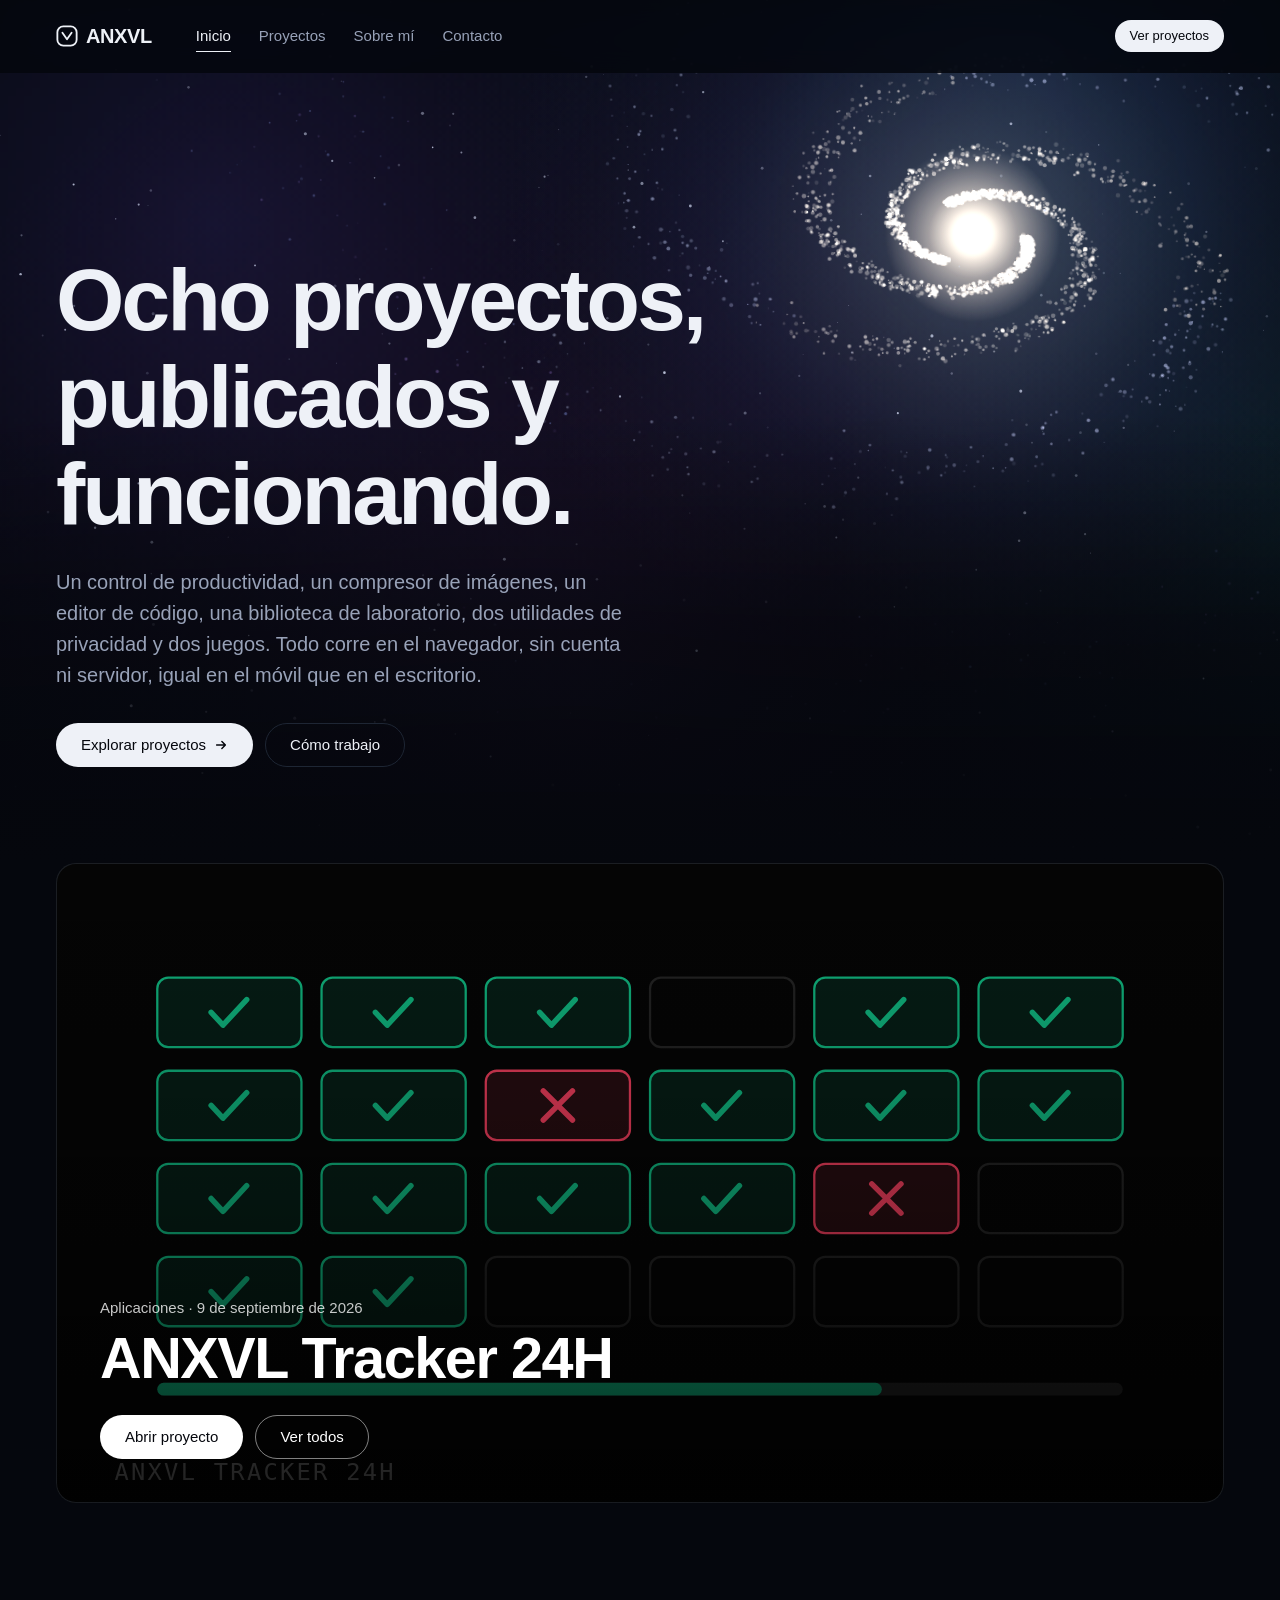
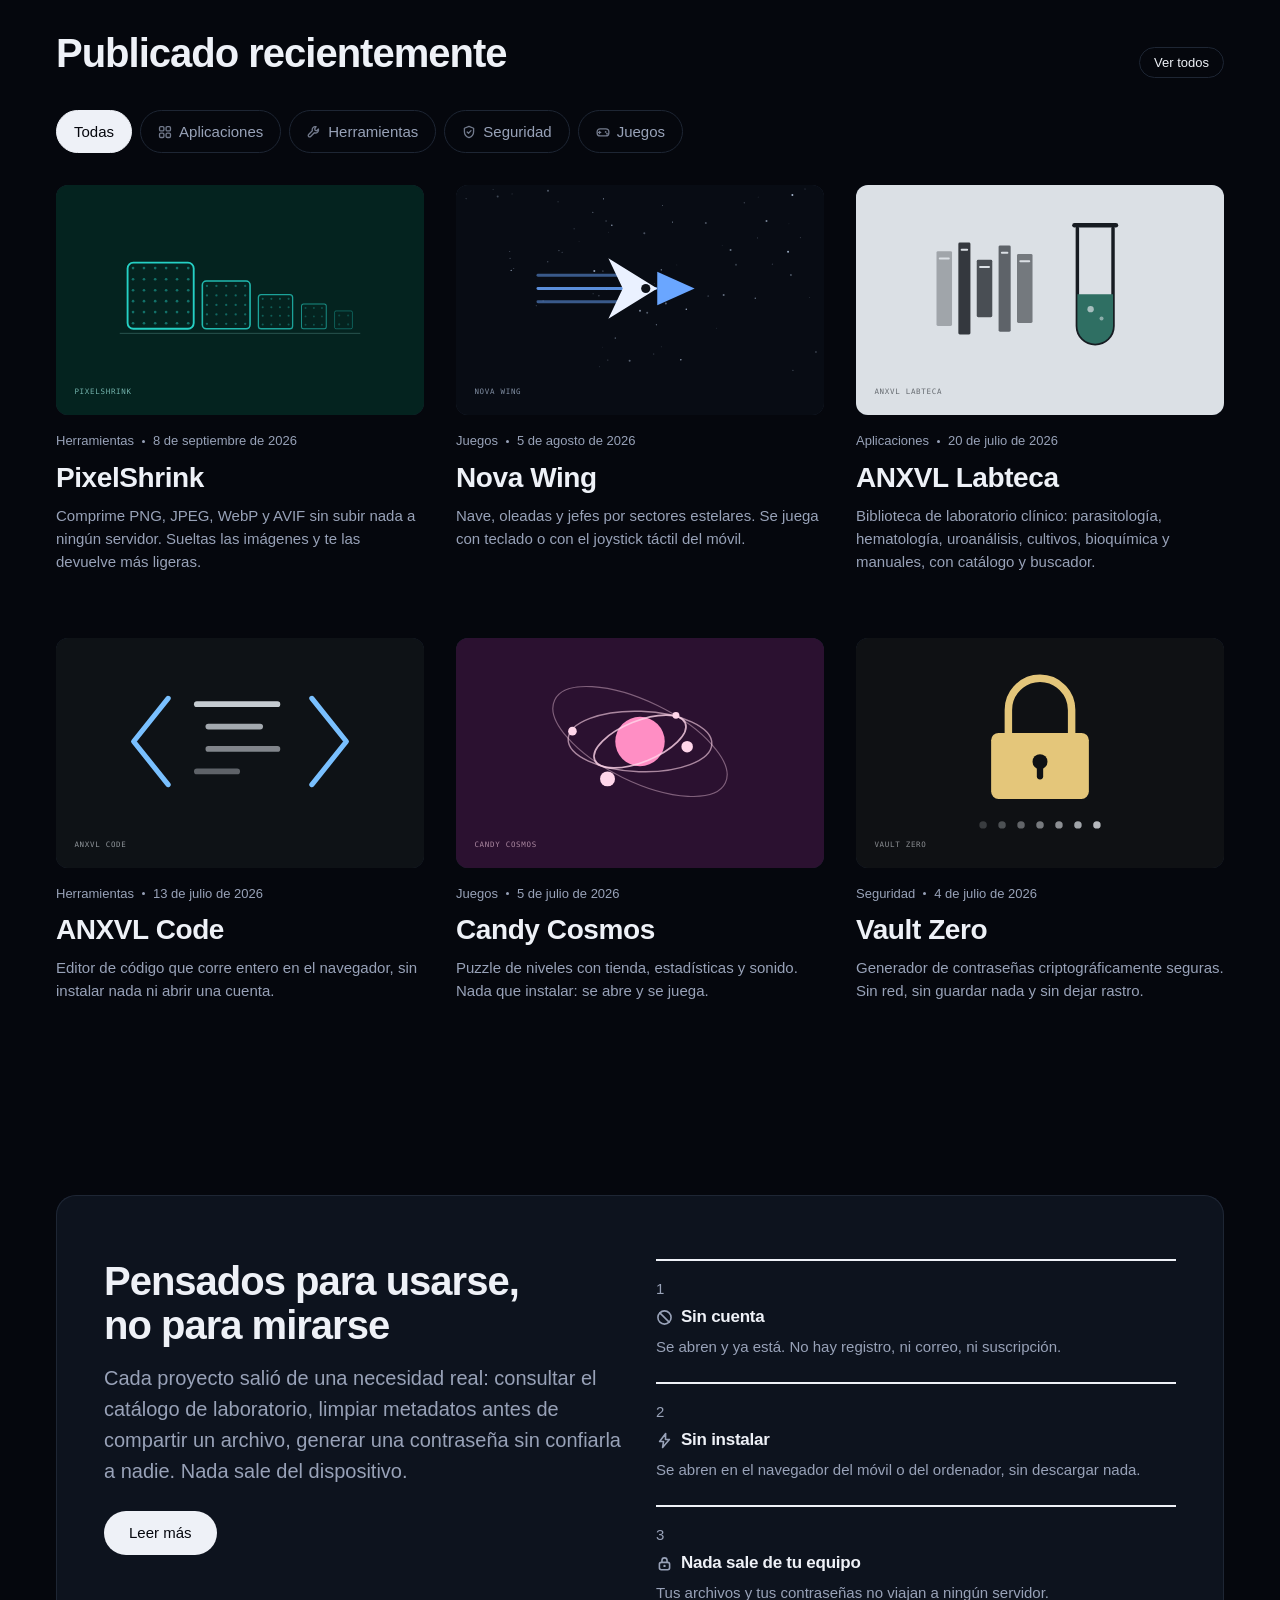
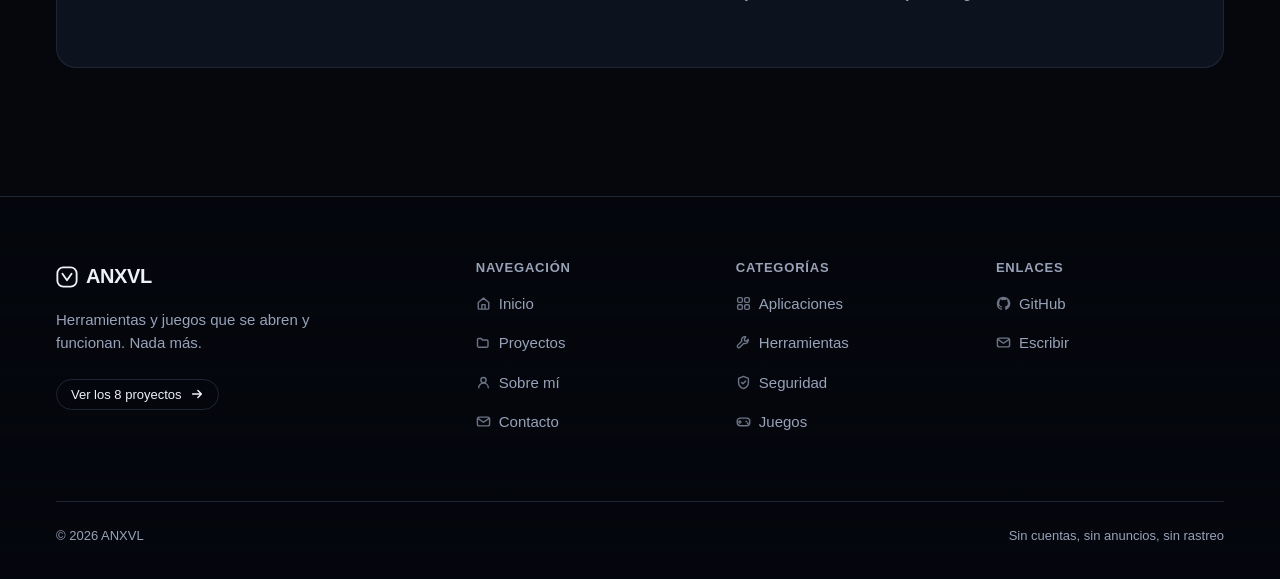
==== commit d8be136b: "Add files via upload" ====
--- a/index.html
+++ b/index.html
@@ -43,8 +43,8 @@
 </symbol> <symbol id="i-vacio" viewBox="0 0 16 16"> <circle cx="7" cy="7" r="4.6" fill="none" stroke="currentColor" stroke-width="1.5"/> <path d="M10.5 10.5 14 14M5.3 7h3.4" fill="none" stroke="currentColor" stroke-width="1.5" stroke-linecap="round"/>
 </symbol> </defs></svg> <div class="cosmos" aria-hidden="true"> <canvas id="galaxia"></canvas>
 </div> <header class="cabecera" data-cabecera> <div class="contenedor cabecera__interior"> <a class="marca" href="./"> <svg class="marca__glifo" aria-hidden="true"><use href="#i-marca"></use></svg> <span>ANXVL</span> </a> <nav class="nav" id="nav-principal" data-nav aria-label="Navegación principal"> <a class="nav__enlace" href="./" aria-current="page">Inicio</a> <a class="nav__enlace" href="proyectos/">Proyectos</a> <a class="nav__enlace" href="sobre/">Sobre mí</a> <a class="nav__enlace" href="contacto/">Contacto</a> </nav> <div class="cabecera__acciones"> <a class="boton boton--primario boton--pequeno" href="proyectos/">Ver proyectos</a> <button class="menu-boton" type="button" data-menu-boton aria-expanded="false" aria-controls="nav-principal" aria-label="Abrir menú"> <svg class="icono" aria-hidden="true"><use href="#i-menu"></use></svg> </button> </div> </div>
-</header> <main id="contenido"> <section class="contenedor hero"> <h1 class="hero__titulo">Siete proyectos, publicados y funcionando.</h1> <p class="hero__texto"> Un compresor de imágenes, un editor de código, una biblioteca de laboratorio, dos utilidades de privacidad y dos juegos. Todo corre en el navegador, sin cuenta ni servidor, igual en el móvil que en el escritorio. </p> <div class="hero__acciones"> <a class="boton boton--primario" href="proyectos/">Explorar proyectos<svg class="icono" aria-hidden="true"><use href="#i-flecha"></use></svg></a> <a class="boton boton--secundario" href="sobre/">Cómo trabajo</a> </div> </section> <section class="contenedor" aria-label="Proyecto destacado"> <div class="destacado revelar" data-destacado></div> </section> <section class="contenedor seccion"> <div class="seccion__cabecera revelar"> <h2 class="seccion__titulo">Publicado recientemente</h2> <a class="boton boton--secundario boton--pequeno" href="proyectos/">Ver todos</a> </div> <div class="filtros" role="group" aria-label="Filtrar por categoría"> <button class="chip" type="button" data-filtro="todas" aria-pressed="true"><span>Todas</span></button> <button class="chip" type="button" data-filtro="Aplicaciones" aria-pressed="false"><svg class="icono" aria-hidden="true"><use href="#i-aplicaciones"></use></svg><span>Aplicaciones</span></button> <button class="chip" type="button" data-filtro="Herramientas" aria-pressed="false"><svg class="icono" aria-hidden="true"><use href="#i-herramientas"></use></svg><span>Herramientas</span></button> <button class="chip" type="button" data-filtro="Seguridad" aria-pressed="false"><svg class="icono" aria-hidden="true"><use href="#i-seguridad"></use></svg><span>Seguridad</span></button> <button class="chip" type="button" data-filtro="Juegos" aria-pressed="false"><svg class="icono" aria-hidden="true"><use href="#i-juegos"></use></svg><span>Juegos</span></button> </div> <ul class="rejilla" data-rejilla data-sin-destacado data-limite="6" style="margin-top:var(--e-6)"></ul> <div class="vacio" data-vacio hidden> <svg class="icono icono--vacio" aria-hidden="true"><use href="#i-vacio"></use></svg> <p class="vacio__titulo">Ningún proyecto en esta categoría todavía.</p> <p>Prueba con otra categoría o mira la lista completa.</p> </div> </section> <section class="contenedor seccion--compacta"> <div class="franja revelar"> <div> <h2 class="seccion__titulo">Pensados para usarse, no para mirarse</h2> <p class="plomo" style="margin-top:var(--e-4)"> Cada proyecto salió de una necesidad real: consultar el catálogo de laboratorio, limpiar metadatos antes de compartir un archivo, generar una contraseña sin confiarla a nadie. Nada sale del dispositivo. </p> <a class="boton boton--primario" href="sobre/" style="margin-top:var(--e-5)">Leer más</a> </div> <div class="pasos"> <div class="paso"> <h3><svg class="icono icono--paso" aria-hidden="true"><use href="#i-sin-cuenta"></use></svg>Sin cuenta</h3> <p>Se abren y ya está. No hay registro, ni correo, ni suscripción.</p> </div> <div class="paso"> <h3><svg class="icono icono--paso" aria-hidden="true"><use href="#i-rayo"></use></svg>Sin instalar</h3> <p>Se abren en el navegador del móvil o del ordenador, sin descargar nada.</p> </div> <div class="paso"> <h3><svg class="icono icono--paso" aria-hidden="true"><use href="#i-candado"></use></svg>Nada sale de tu equipo</h3> <p>Tus archivos y tus contraseñas no viajan a ningún servidor.</p> </div> </div> </div> </section> </main> <button class="subir" type="button" data-subir aria-label="Volver arriba"> <svg class="icono" aria-hidden="true"><use href="#i-arriba"></use></svg>
-</button> <footer class="pie"> <div class="contenedor"> <div class="pie__columnas"> <div class="pie__marca"> <a class="marca" href="./"> <svg class="marca__glifo" aria-hidden="true"><use href="#i-marca"></use></svg> <span>ANXVL</span> </a> <p>Herramientas y juegos que se abren y funcionan. Nada más.</p> <a class="boton boton--secundario boton--pequeno" href="proyectos/" style="margin-top:var(--e-5)"> Ver los 7 proyectos <svg class="icono" aria-hidden="true"><use href="#i-flecha"></use></svg> </a> </div> <div> <h3 class="pie__titulo">Navegación</h3> <ul class="pie__lista"> <li><a href="./"><svg class="icono" aria-hidden="true"><use href="#i-inicio"></use></svg><span>Inicio</span></a></li> <li><a href="proyectos/"><svg class="icono" aria-hidden="true"><use href="#i-proyectos"></use></svg><span>Proyectos</span></a></li> <li><a href="sobre/"><svg class="icono" aria-hidden="true"><use href="#i-persona"></use></svg><span>Sobre mí</span></a></li> <li><a href="contacto/"><svg class="icono" aria-hidden="true"><use href="#i-correo"></use></svg><span>Contacto</span></a></li> </ul> </div> <div> <h3 class="pie__titulo">Categorías</h3> <ul class="pie__lista"> <li><a href="proyectos/#aplicaciones"><svg class="icono" aria-hidden="true"><use href="#i-aplicaciones"></use></svg><span>Aplicaciones</span></a></li> <li><a href="proyectos/#herramientas"><svg class="icono" aria-hidden="true"><use href="#i-herramientas"></use></svg><span>Herramientas</span></a></li> <li><a href="proyectos/#seguridad"><svg class="icono" aria-hidden="true"><use href="#i-seguridad"></use></svg><span>Seguridad</span></a></li> <li><a href="proyectos/#juegos"><svg class="icono" aria-hidden="true"><use href="#i-juegos"></use></svg><span>Juegos</span></a></li> </ul> </div> <div> <h3 class="pie__titulo">Enlaces</h3> <ul class="pie__lista"> <li><a href="https://github.com/ANXVL" rel="noopener" target="_blank"><svg class="icono" aria-hidden="true"><use href="#i-github"></use></svg><span>GitHub</span></a></li> <li><a href="contacto/"><svg class="icono" aria-hidden="true"><use href="#i-correo"></use></svg><span>Escribir</span></a></li> </ul> </div> </div> <div class="pie__legal"> <span>© <span data-anio>2026</span> ANXVL</span> <span>Sin cuentas, sin anuncios, sin rastreo</span> </div> </div>
+</header> <main id="contenido"> <section class="contenedor hero"> <h1 class="hero__titulo">Ocho proyectos, publicados y funcionando.</h1> <p class="hero__texto"> Un control de productividad, un compresor de imágenes, un editor de código, una biblioteca de laboratorio, dos utilidades de privacidad y dos juegos. Todo corre en el navegador, sin cuenta ni servidor, igual en el móvil que en el escritorio. </p> <div class="hero__acciones"> <a class="boton boton--primario" href="proyectos/">Explorar proyectos<svg class="icono" aria-hidden="true"><use href="#i-flecha"></use></svg></a> <a class="boton boton--secundario" href="sobre/">Cómo trabajo</a> </div> </section> <section class="contenedor" aria-label="Proyecto destacado"> <div class="destacado revelar" data-destacado></div> </section> <section class="contenedor seccion"> <div class="seccion__cabecera revelar"> <h2 class="seccion__titulo">Publicado recientemente</h2> <a class="boton boton--secundario boton--pequeno" href="proyectos/">Ver todos</a> </div> <div class="filtros" role="group" aria-label="Filtrar por categoría"> <button class="chip" type="button" data-filtro="todas" aria-pressed="true"><span>Todas</span></button> <button class="chip" type="button" data-filtro="Aplicaciones" aria-pressed="false"><svg class="icono" aria-hidden="true"><use href="#i-aplicaciones"></use></svg><span>Aplicaciones</span></button> <button class="chip" type="button" data-filtro="Herramientas" aria-pressed="false"><svg class="icono" aria-hidden="true"><use href="#i-herramientas"></use></svg><span>Herramientas</span></button> <button class="chip" type="button" data-filtro="Seguridad" aria-pressed="false"><svg class="icono" aria-hidden="true"><use href="#i-seguridad"></use></svg><span>Seguridad</span></button> <button class="chip" type="button" data-filtro="Juegos" aria-pressed="false"><svg class="icono" aria-hidden="true"><use href="#i-juegos"></use></svg><span>Juegos</span></button> </div> <ul class="rejilla" data-rejilla data-sin-destacado data-limite="6" style="margin-top:var(--e-6)"></ul> <div class="vacio" data-vacio hidden> <svg class="icono icono--vacio" aria-hidden="true"><use href="#i-vacio"></use></svg> <p class="vacio__titulo">Ningún proyecto en esta categoría todavía.</p> <p>Prueba con otra categoría o mira la lista completa.</p> </div> </section> <section class="contenedor seccion--compacta"> <div class="franja revelar"> <div> <h2 class="seccion__titulo">Pensados para usarse, no para mirarse</h2> <p class="plomo" style="margin-top:var(--e-4)"> Cada proyecto salió de una necesidad real: consultar el catálogo de laboratorio, limpiar metadatos antes de compartir un archivo, generar una contraseña sin confiarla a nadie. Nada sale del dispositivo. </p> <a class="boton boton--primario" href="sobre/" style="margin-top:var(--e-5)">Leer más</a> </div> <div class="pasos"> <div class="paso"> <h3><svg class="icono icono--paso" aria-hidden="true"><use href="#i-sin-cuenta"></use></svg>Sin cuenta</h3> <p>Se abren y ya está. No hay registro, ni correo, ni suscripción.</p> </div> <div class="paso"> <h3><svg class="icono icono--paso" aria-hidden="true"><use href="#i-rayo"></use></svg>Sin instalar</h3> <p>Se abren en el navegador del móvil o del ordenador, sin descargar nada.</p> </div> <div class="paso"> <h3><svg class="icono icono--paso" aria-hidden="true"><use href="#i-candado"></use></svg>Nada sale de tu equipo</h3> <p>Tus archivos y tus contraseñas no viajan a ningún servidor.</p> </div> </div> </div> </section> </main> <button class="subir" type="button" data-subir aria-label="Volver arriba"> <svg class="icono" aria-hidden="true"><use href="#i-arriba"></use></svg>
+</button> <footer class="pie"> <div class="contenedor"> <div class="pie__columnas"> <div class="pie__marca"> <a class="marca" href="./"> <svg class="marca__glifo" aria-hidden="true"><use href="#i-marca"></use></svg> <span>ANXVL</span> </a> <p>Herramientas y juegos que se abren y funcionan. Nada más.</p> <a class="boton boton--secundario boton--pequeno" href="proyectos/" style="margin-top:var(--e-5)"> Ver los 8 proyectos <svg class="icono" aria-hidden="true"><use href="#i-flecha"></use></svg> </a> </div> <div> <h3 class="pie__titulo">Navegación</h3> <ul class="pie__lista"> <li><a href="./"><svg class="icono" aria-hidden="true"><use href="#i-inicio"></use></svg><span>Inicio</span></a></li> <li><a href="proyectos/"><svg class="icono" aria-hidden="true"><use href="#i-proyectos"></use></svg><span>Proyectos</span></a></li> <li><a href="sobre/"><svg class="icono" aria-hidden="true"><use href="#i-persona"></use></svg><span>Sobre mí</span></a></li> <li><a href="contacto/"><svg class="icono" aria-hidden="true"><use href="#i-correo"></use></svg><span>Contacto</span></a></li> </ul> </div> <div> <h3 class="pie__titulo">Categorías</h3> <ul class="pie__lista"> <li><a href="proyectos/#aplicaciones"><svg class="icono" aria-hidden="true"><use href="#i-aplicaciones"></use></svg><span>Aplicaciones</span></a></li> <li><a href="proyectos/#herramientas"><svg class="icono" aria-hidden="true"><use href="#i-herramientas"></use></svg><span>Herramientas</span></a></li> <li><a href="proyectos/#seguridad"><svg class="icono" aria-hidden="true"><use href="#i-seguridad"></use></svg><span>Seguridad</span></a></li> <li><a href="proyectos/#juegos"><svg class="icono" aria-hidden="true"><use href="#i-juegos"></use></svg><span>Juegos</span></a></li> </ul> </div> <div> <h3 class="pie__titulo">Enlaces</h3> <ul class="pie__lista"> <li><a href="https://github.com/ANXVL" rel="noopener" target="_blank"><svg class="icono" aria-hidden="true"><use href="#i-github"></use></svg><span>GitHub</span></a></li> <li><a href="contacto/"><svg class="icono" aria-hidden="true"><use href="#i-correo"></use></svg><span>Escribir</span></a></li> </ul> </div> </div> <div class="pie__legal"> <span>© <span data-anio>2026</span> ANXVL</span> <span>Sin cuentas, sin anuncios, sin rastreo</span> </div> </div>
 </footer> <script src="assets/js/galaxia.js"></script>
 <script src="assets/js/datos-proyectos.js"></script>
 <script src="assets/js/main.js"></script>
